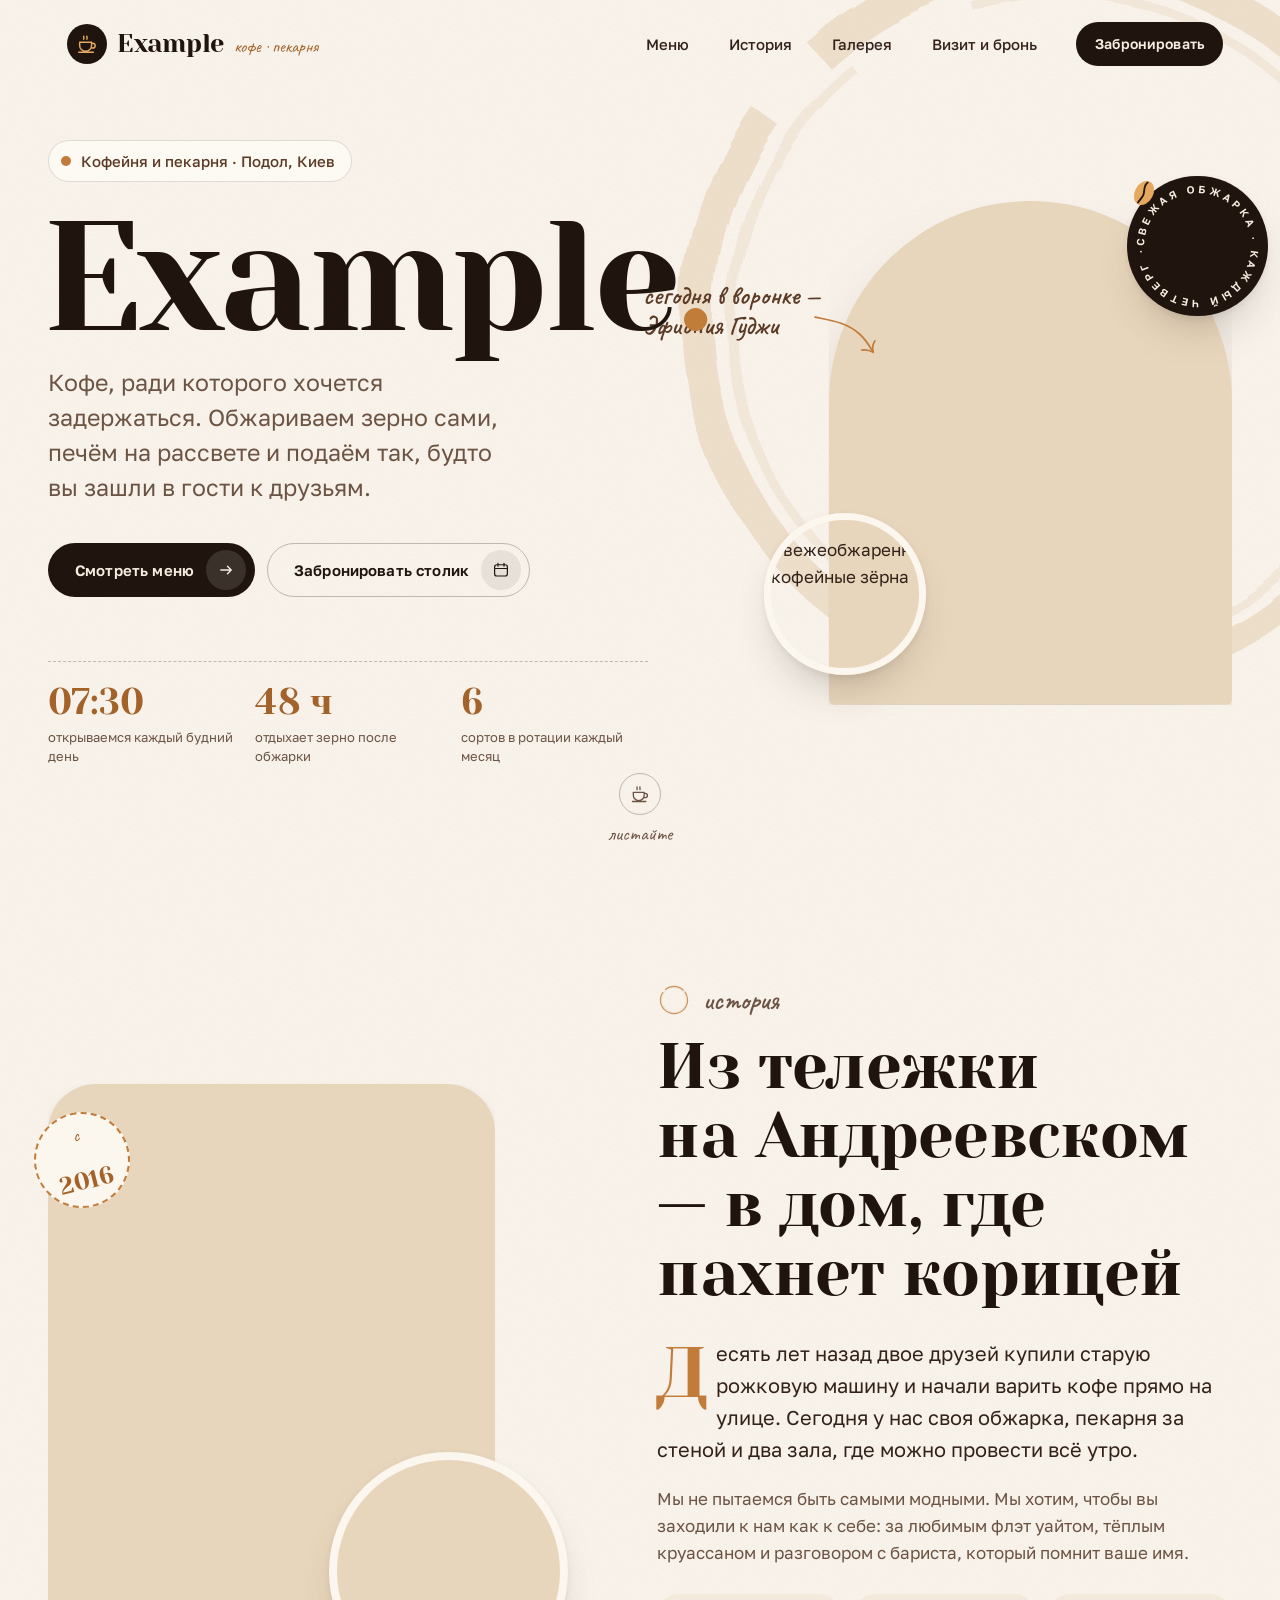
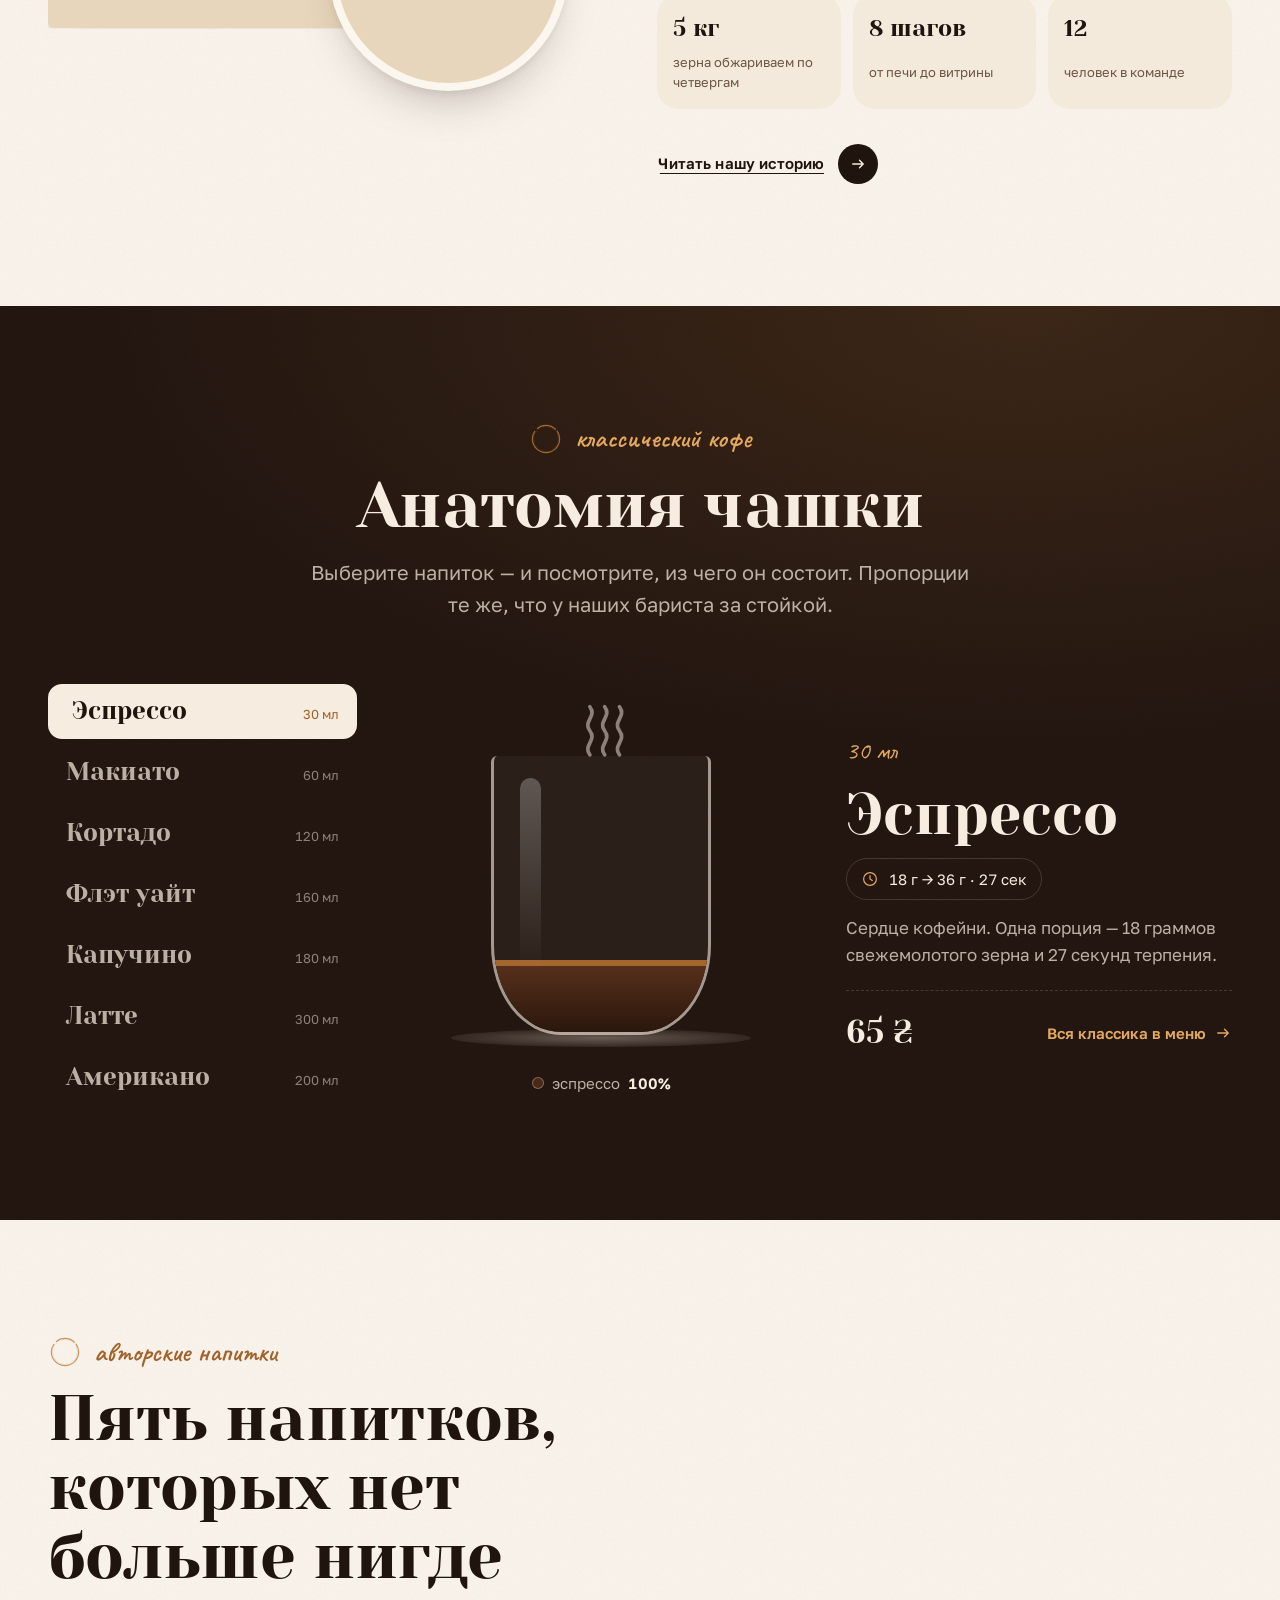
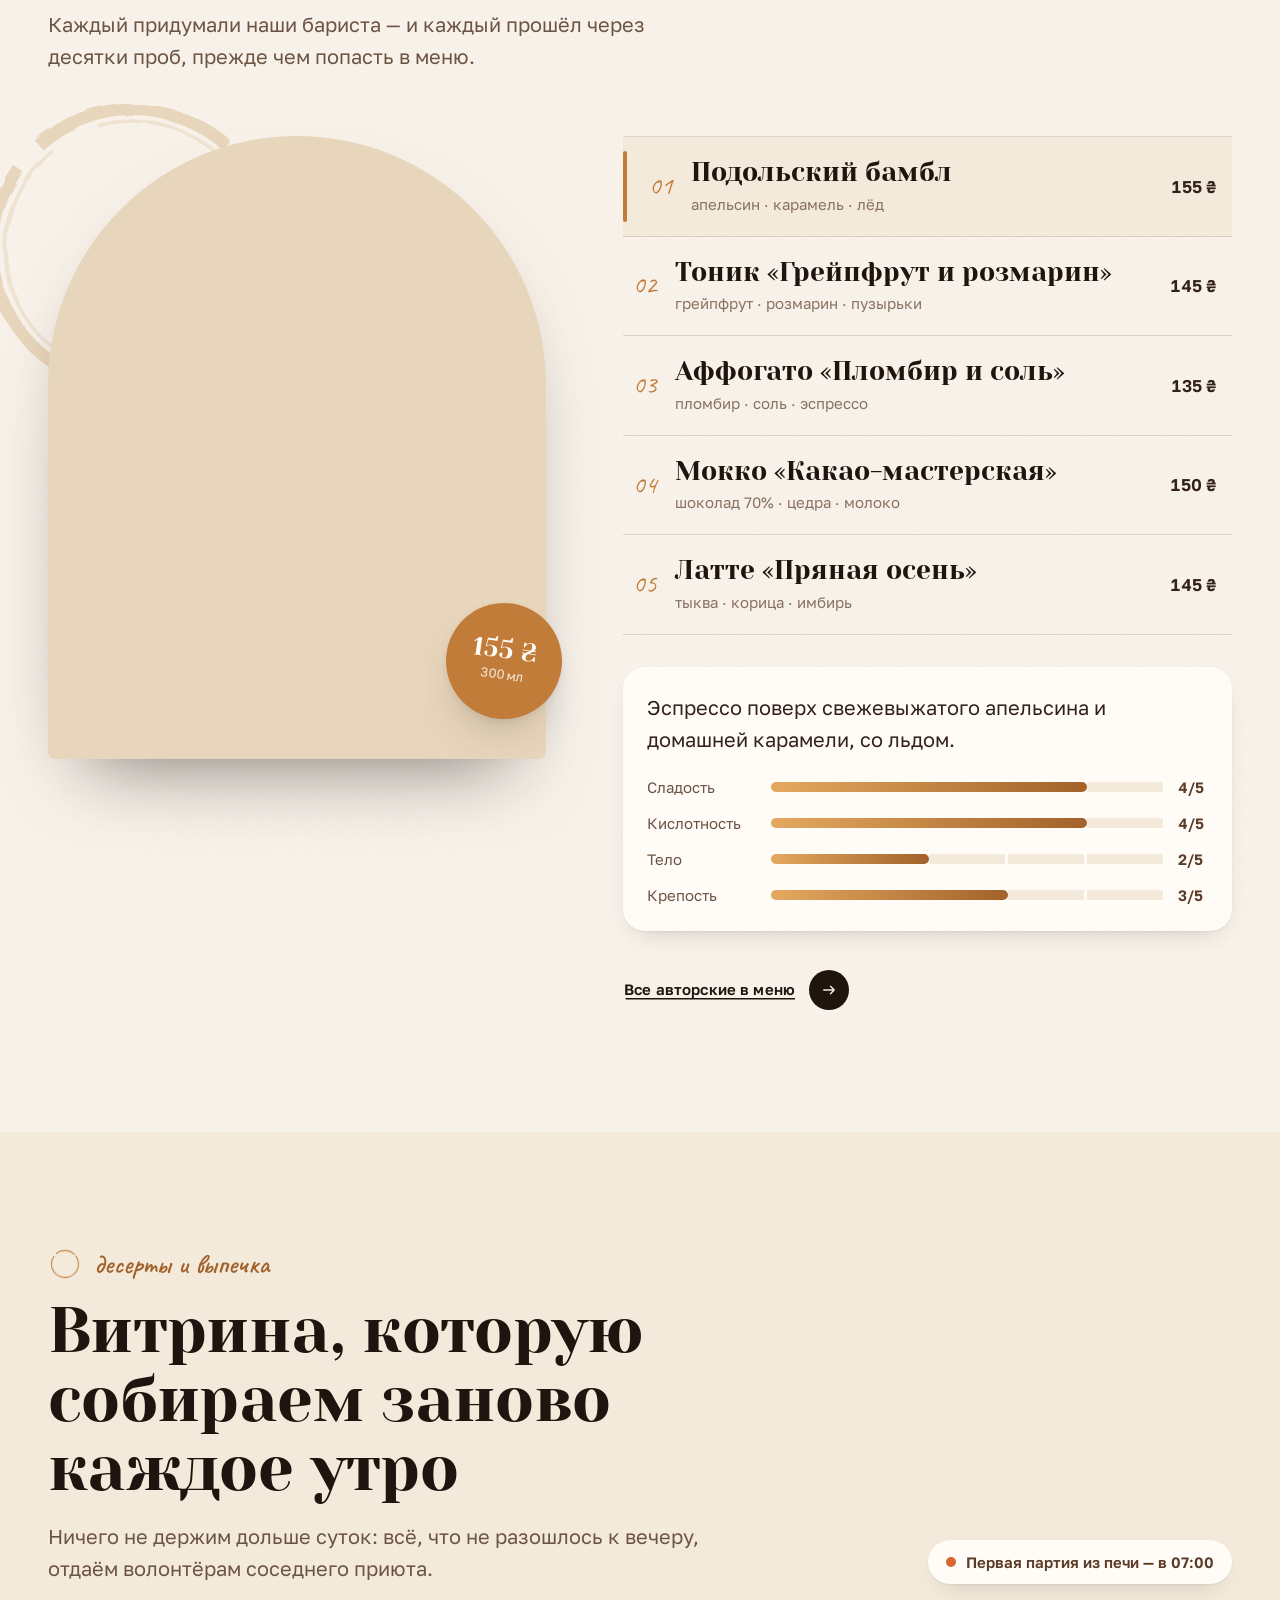
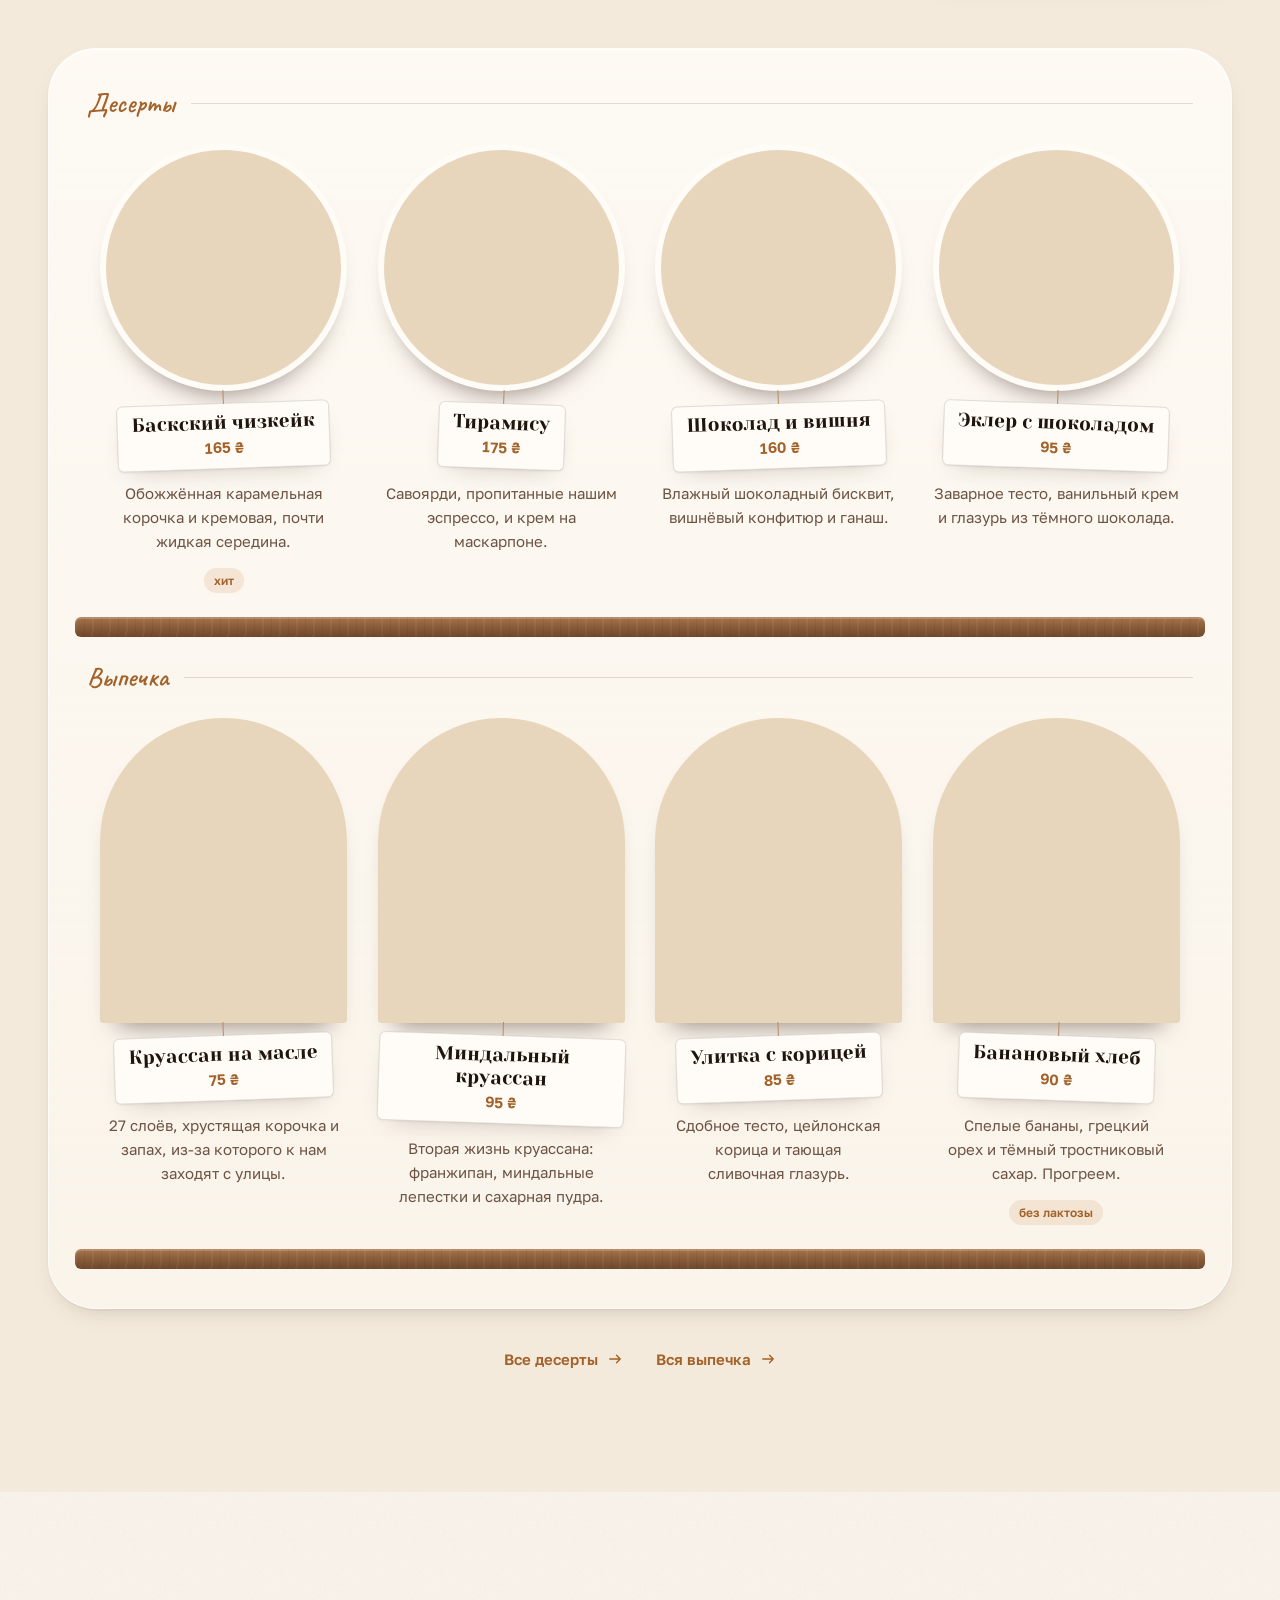
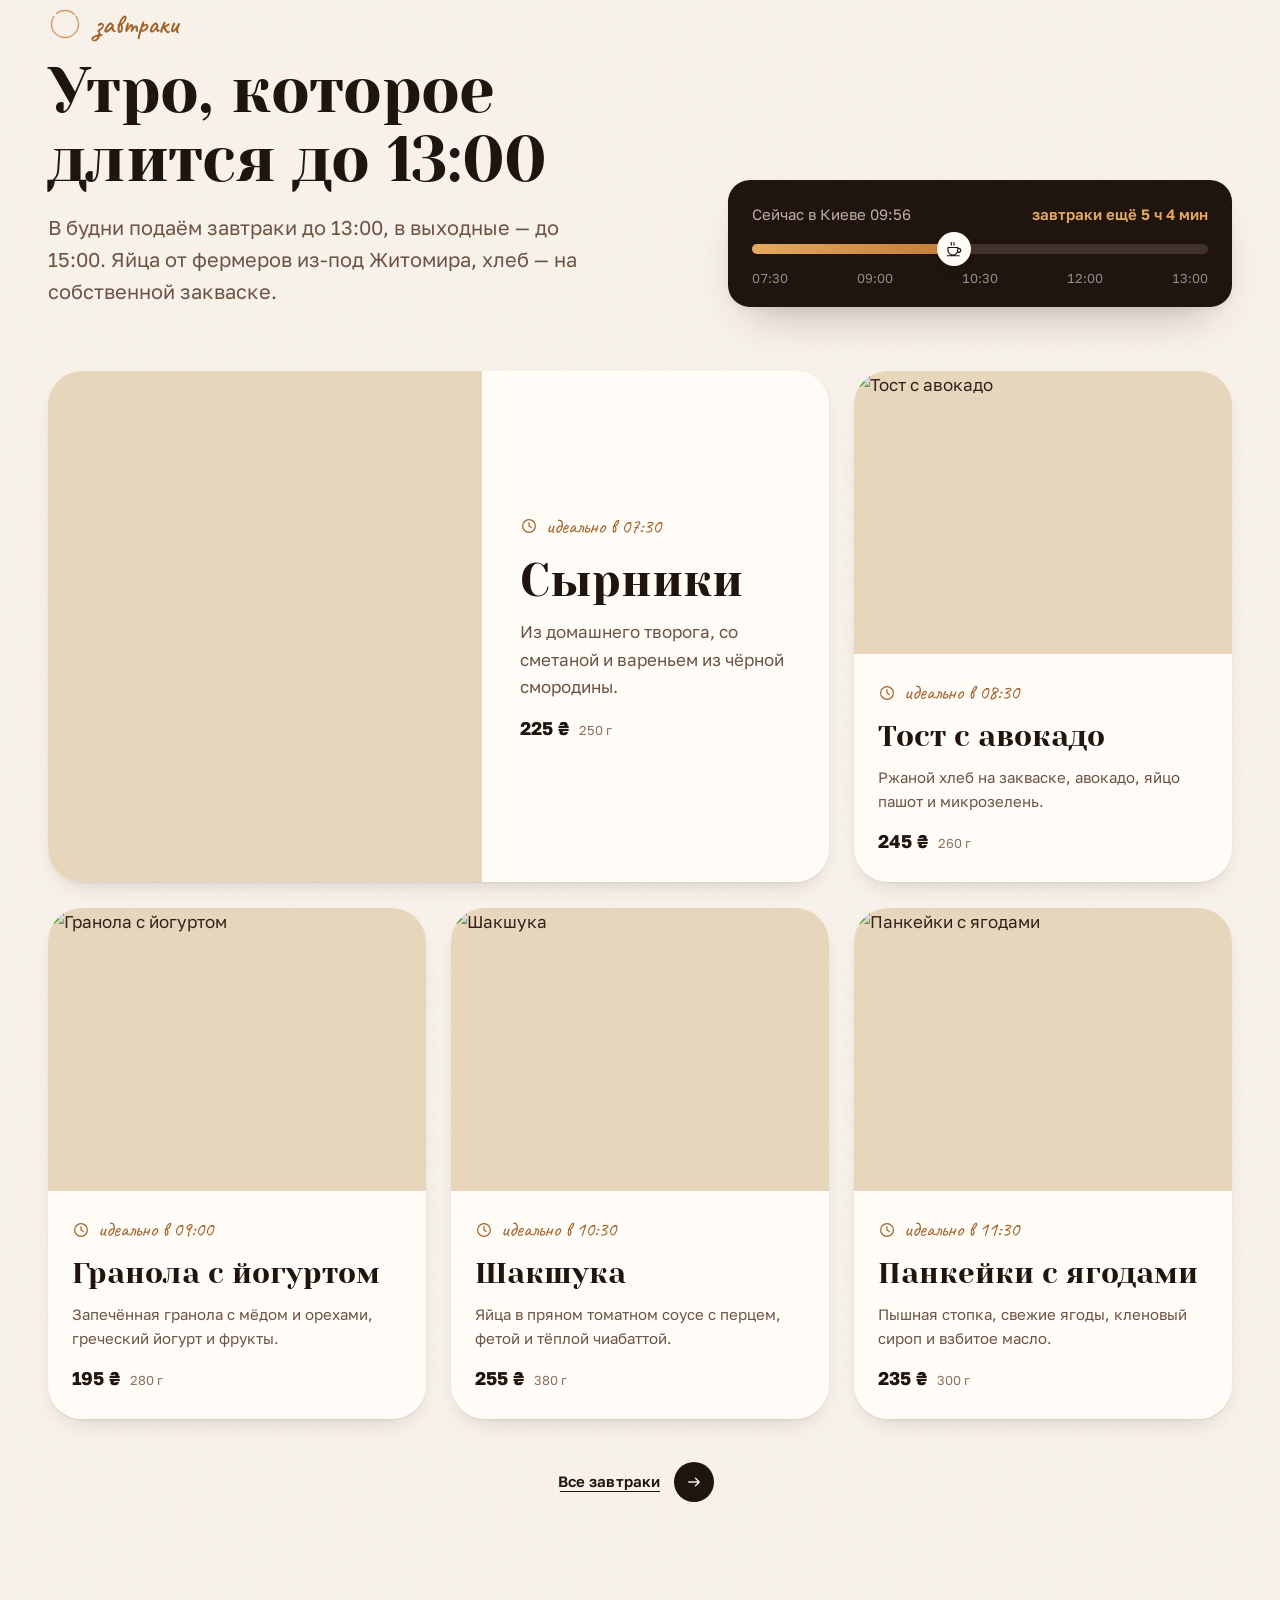
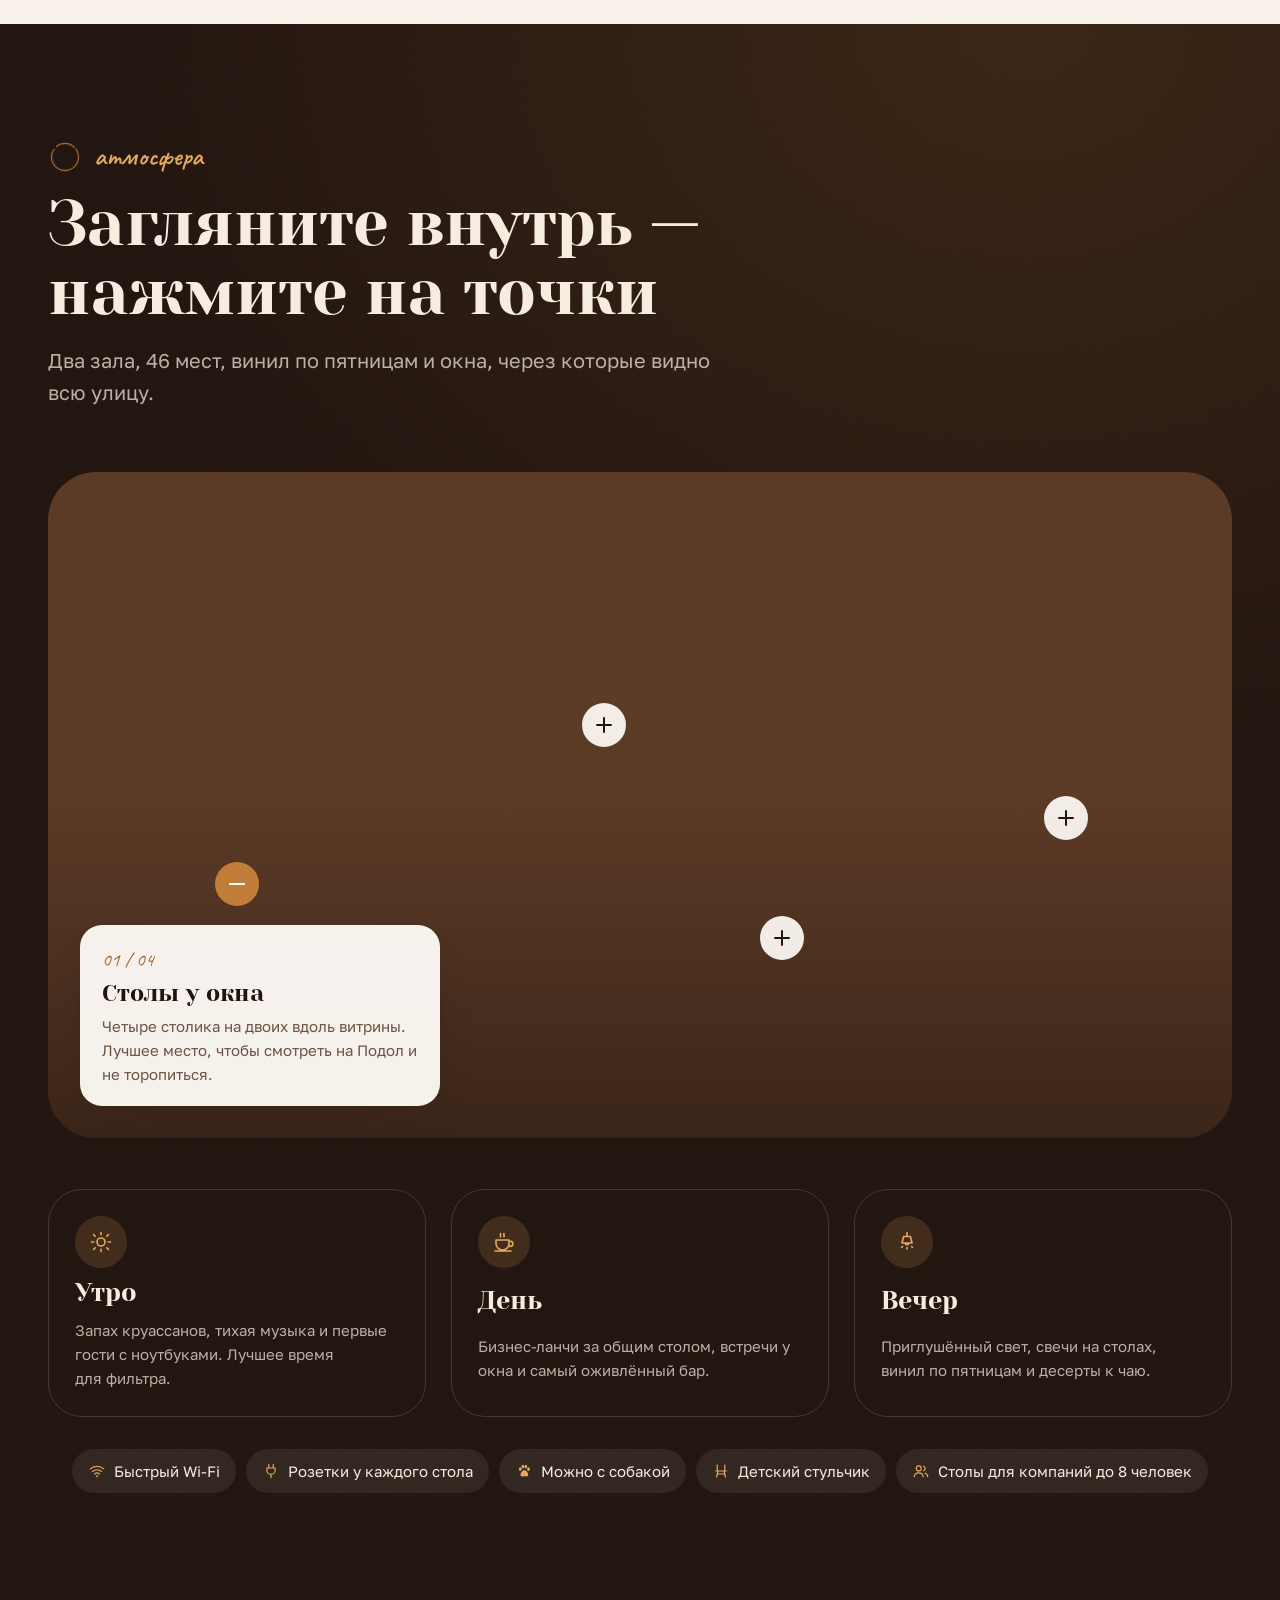
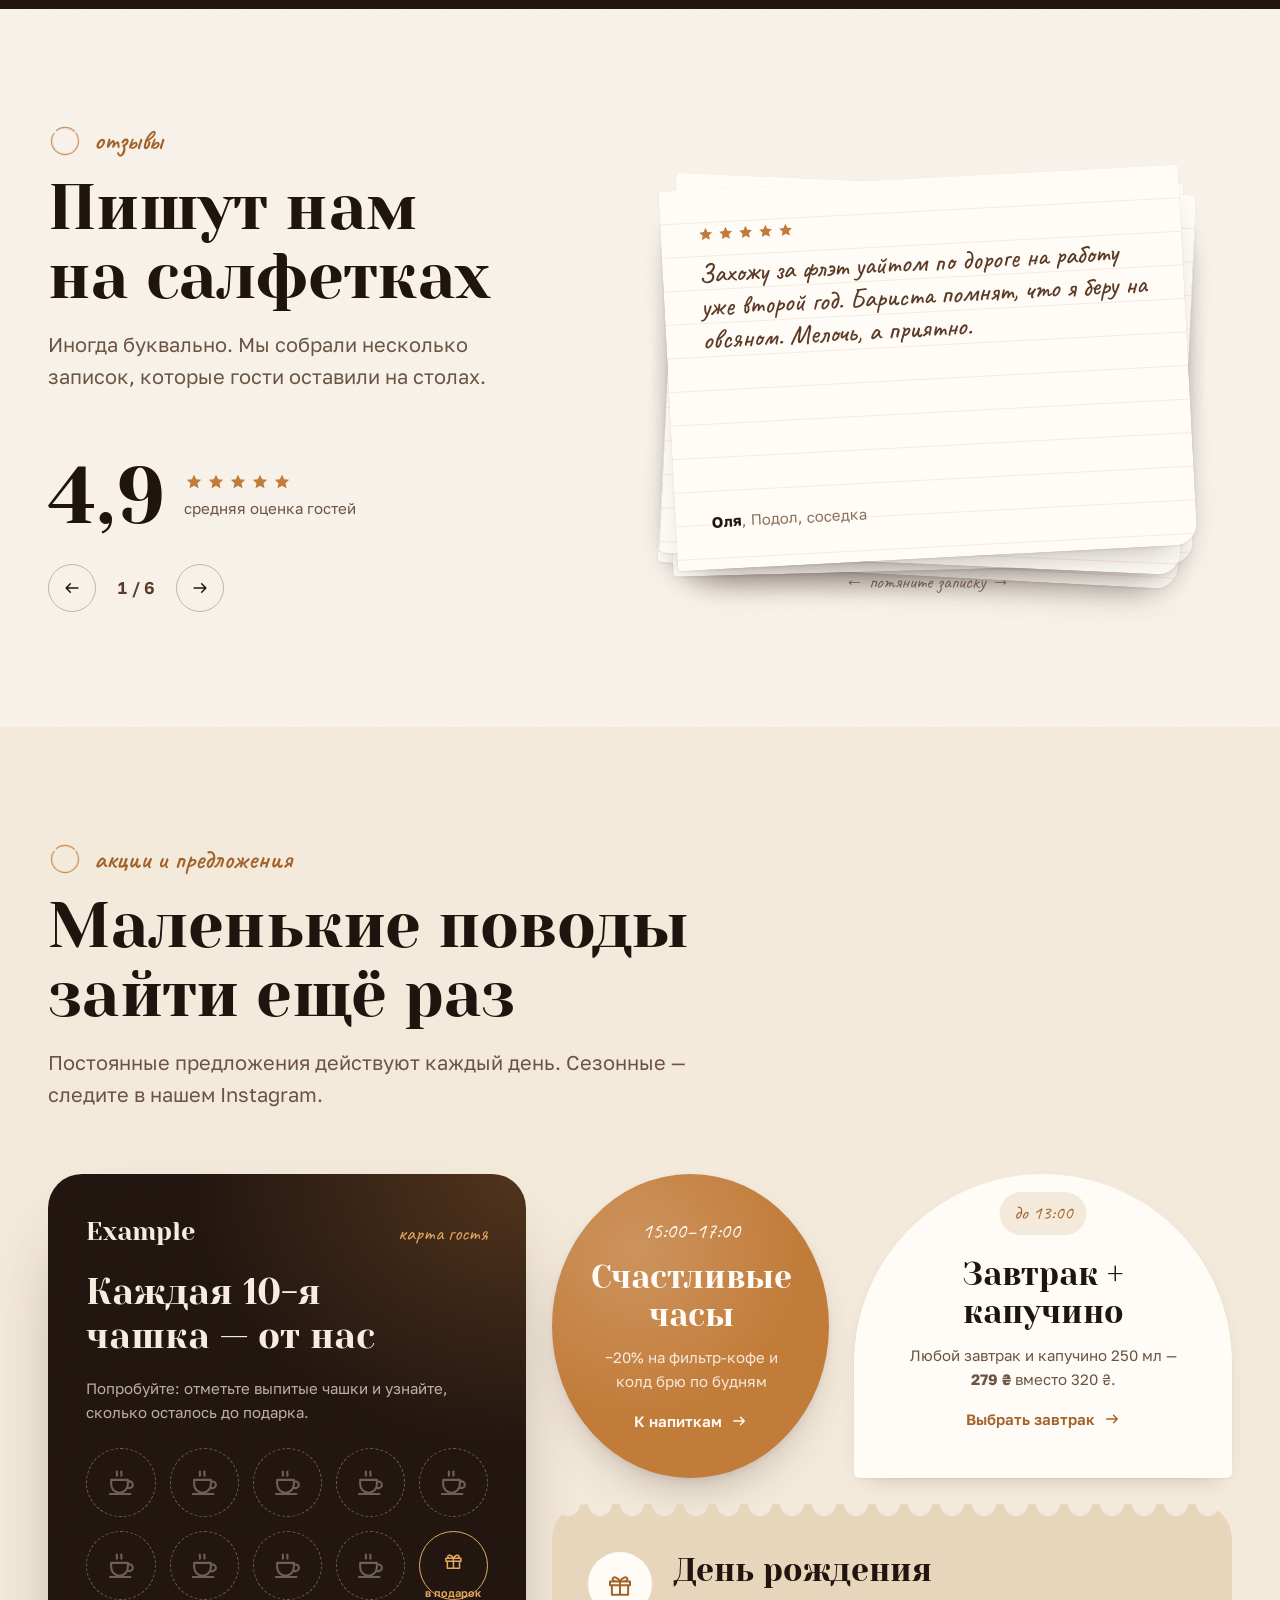
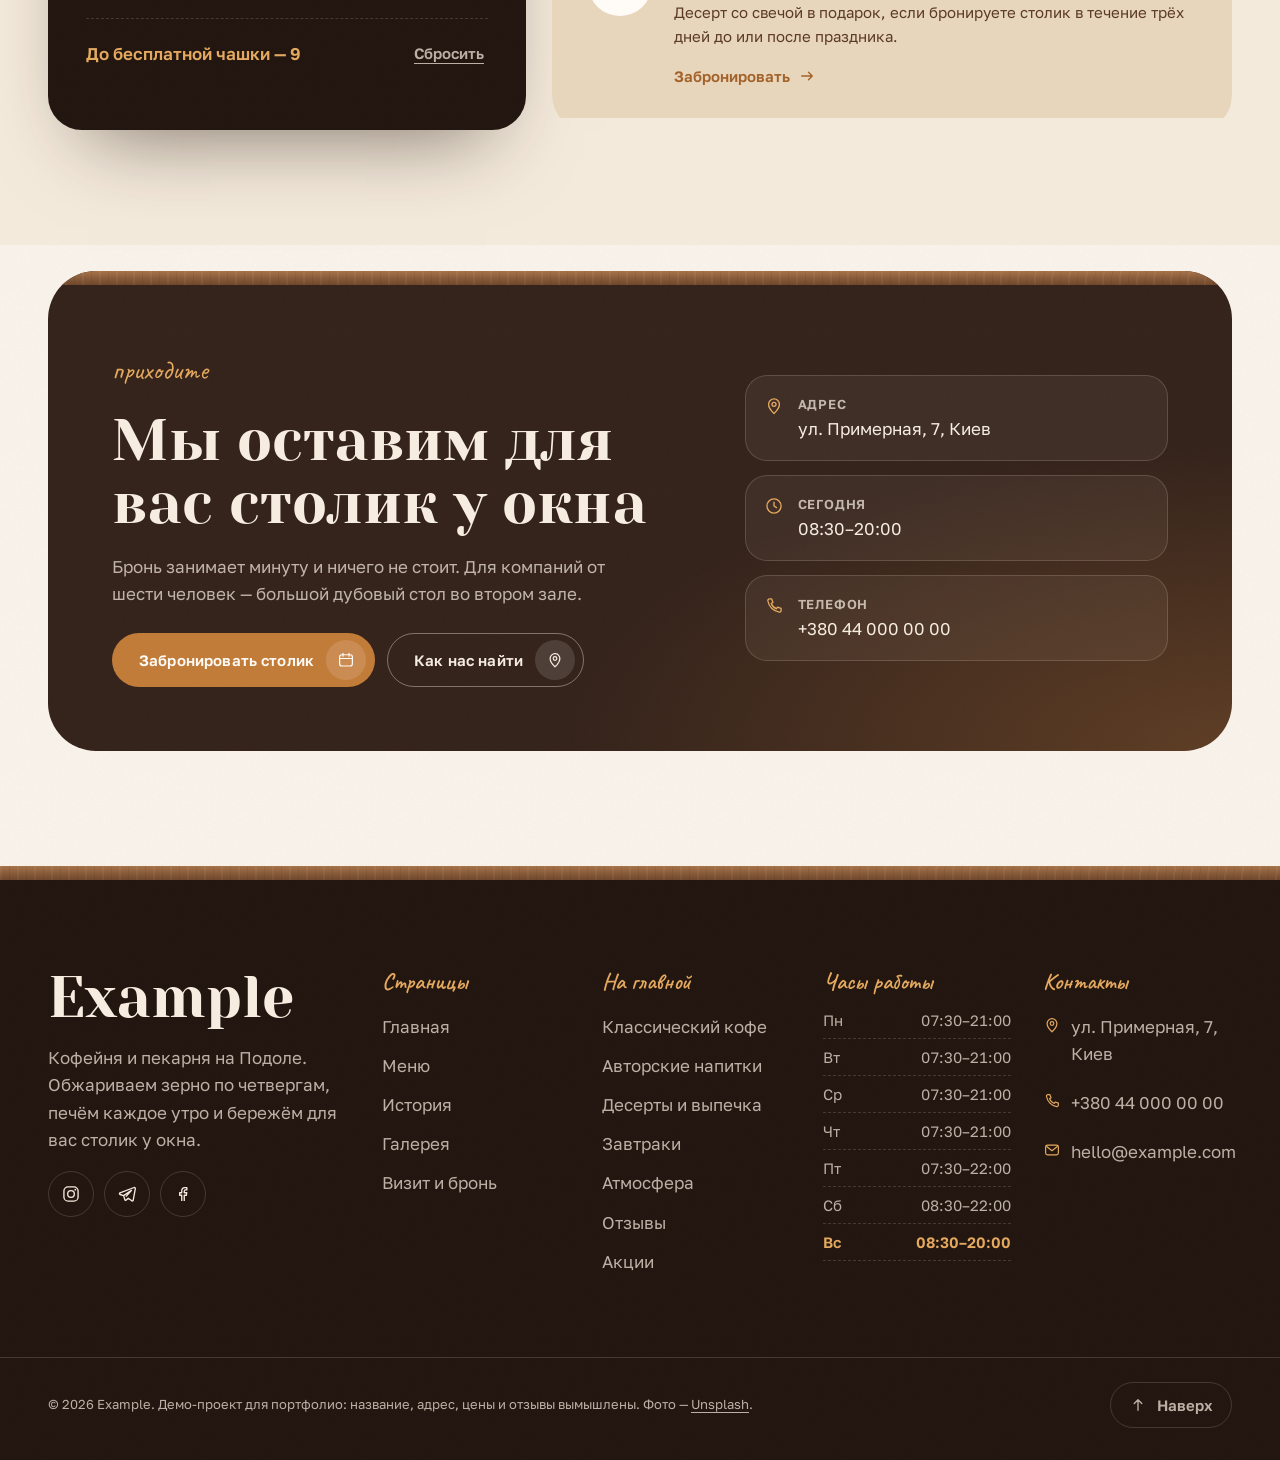
==== index.html @ 397871b4 "Example Coffee: новый сайт кофейни для портфолио Многостраничный сайт: главная, меню, история, галер" ====
<!doctype html>
<html lang="ru">
<head>
<meta charset="utf-8">
<meta name="viewport" content="width=device-width, initial-scale=1, viewport-fit=cover">
<title>Example — кофейня и пекарня на Подоле, Киев</title>
<meta name="description" content="Example — кофейня с собственной обжаркой и пекарней на Подоле. Авторские напитки, завтраки до 13:00, свежая выпечка и бронирование столиков онлайн.">
<link rel="canonical" href="https://timur-alt2008.github.io/ProCoffee-For-Example-For-my-Portfolio/">
<meta name="theme-color" content="#F7EFE3">
<meta property="og:type" content="website">
<meta property="og:locale" content="ru_UA">
<meta property="og:site_name" content="Example — кофейня и пекарня">
<meta property="og:title" content="Example — кофейня и пекарня на Подоле, Киев">
<meta property="og:description" content="Example — кофейня с собственной обжаркой и пекарней на Подоле. Авторские напитки, завтраки до 13:00, свежая выпечка и бронирование столиков онлайн.">
<meta property="og:url" content="https://timur-alt2008.github.io/ProCoffee-For-Example-For-my-Portfolio/">
<meta property="og:image" content="https://images.unsplash.com/photo-1532713107108-dfb5d8d2fc42?auto=format&amp;fit=crop&amp;w=1200&amp;h=630&amp;q=75">
<meta name="twitter:card" content="summary_large_image">
<link rel="icon" href="favicon.svg" type="image/svg+xml">
<link rel="manifest" href="site.webmanifest">
<link rel="preconnect" href="https://images.unsplash.com">
<link rel="preconnect" href="https://fonts.googleapis.com">
<link rel="preconnect" href="https://fonts.gstatic.com" crossorigin>
<link rel="stylesheet" href="https://fonts.googleapis.com/css2?family=Caveat:wght@500;600&amp;family=Golos+Text:wght@400;500;600;700&amp;family=Yeseva+One&amp;display=swap">
<link rel="stylesheet" href="assets/css/tokens.css?v=1.0.0">
<link rel="stylesheet" href="assets/css/base.css?v=1.0.0">
<link rel="stylesheet" href="assets/css/components.css?v=1.0.0">
<link rel="stylesheet" href="assets/css/sections.css?v=1.0.0">
<script type="application/ld+json">{"@context": "https://schema.org", "@type": "CafeOrCoffeeShop", "name": "Example", "description": "Кофейня и пекарня на Подоле: своя обжарка, авторские напитки, завтраки и свежая выпечка.", "url": "https://timur-alt2008.github.io/ProCoffee-For-Example-For-my-Portfolio/", "image": "https://images.unsplash.com/photo-1532713107108-dfb5d8d2fc42?auto=format&fit=crop&w=1200&h=630&q=75", "telephone": "+380 44 000 00 00", "email": "hello@example.com", "servesCuisine": ["Кофе", "Выпечка", "Завтраки"], "priceRange": "₴₴", "acceptsReservations": true, "hasMenu": "https://timur-alt2008.github.io/ProCoffee-For-Example-For-my-Portfolio/menu.html", "address": {"@type": "PostalAddress", "streetAddress": "ул. Примерная, 7", "addressLocality": "Киев", "addressCountry": "UA"}, "openingHoursSpecification": [{"@type": "OpeningHoursSpecification", "dayOfWeek": ["Monday", "Tuesday", "Wednesday", "Thursday"], "opens": "07:30", "closes": "21:00"}, {"@type": "OpeningHoursSpecification", "dayOfWeek": "Friday", "opens": "07:30", "closes": "22:00"}, {"@type": "OpeningHoursSpecification", "dayOfWeek": "Saturday", "opens": "08:30", "closes": "22:00"}, {"@type": "OpeningHoursSpecification", "dayOfWeek": "Sunday", "opens": "08:30", "closes": "20:00"}]}</script>
</head>
<body class="page-home">
<a class="skip-link" href="#main">Перейти к содержанию</a>
<svg width="0" height="0" style="position:absolute" aria-hidden="true" focusable="false">
<defs>
<filter id="rough" x="-10%" y="-10%" width="120%" height="120%"><feTurbulence type="fractalNoise" baseFrequency="0.035" numOctaves="2" seed="7"/><feDisplacementMap in="SourceGraphic" scale="6"/></filter>
<symbol id="i-cup" viewBox="0 0 24 24"><path fill="none" stroke="currentColor" stroke-width="1.6" stroke-linecap="round" stroke-linejoin="round" d="M4 10h13v3.5a6.5 6.5 0 0 1-13 0V10Zm13 1.2h1.3a2.6 2.6 0 0 1 0 5.2H16.4M3 21h16M8.5 3.5c-.8 1 .8 2-.1 3.2M12 3.5c-.8 1 .8 2-.1 3.2"/></symbol>
<symbol id="i-arrow" viewBox="0 0 24 24"><path fill="none" stroke="currentColor" stroke-width="1.8" stroke-linecap="round" stroke-linejoin="round" d="M5 12h14m-5-5 5 5-5 5"/></symbol>
<symbol id="i-arrow-left" viewBox="0 0 24 24"><path fill="none" stroke="currentColor" stroke-width="1.8" stroke-linecap="round" stroke-linejoin="round" d="M19 12H5m5-5-5 5 5 5"/></symbol>
<symbol id="i-up" viewBox="0 0 24 24"><path fill="none" stroke="currentColor" stroke-width="1.8" stroke-linecap="round" stroke-linejoin="round" d="M12 19V5m-5 5 5-5 5 5"/></symbol>
<symbol id="i-bean" viewBox="0 0 24 24"><ellipse cx="12" cy="12" rx="6.5" ry="9" transform="rotate(28 12 12)" fill="currentColor"/><path d="M14.6 4.6c-3.4 2.4-1.8 6.3-3.2 9.1-.9 1.8-2.4 3-3.6 5" fill="none" stroke="var(--bean-line,#F4EADB)" stroke-width="1.3" stroke-linecap="round"/></symbol>
<symbol id="i-close" viewBox="0 0 24 24"><path fill="none" stroke="currentColor" stroke-width="1.8" stroke-linecap="round" d="M6 6l12 12M18 6 6 18"/></symbol>
<symbol id="i-plus" viewBox="0 0 24 24"><path fill="none" stroke="currentColor" stroke-width="1.8" stroke-linecap="round" d="M12 5v14M5 12h14"/></symbol>
<symbol id="i-minus" viewBox="0 0 24 24"><path fill="none" stroke="currentColor" stroke-width="1.8" stroke-linecap="round" d="M5 12h14"/></symbol>
<symbol id="i-check" viewBox="0 0 24 24"><path fill="none" stroke="currentColor" stroke-width="2" stroke-linecap="round" stroke-linejoin="round" d="m5 12.5 4.5 4.5L19 7.5"/></symbol>
<symbol id="i-pin" viewBox="0 0 24 24"><path fill="none" stroke="currentColor" stroke-width="1.6" stroke-linejoin="round" d="M12 21s-6.5-5.8-6.5-11A6.5 6.5 0 0 1 18.5 10c0 5.2-6.5 11-6.5 11Z"/><circle cx="12" cy="10" r="2.4" fill="none" stroke="currentColor" stroke-width="1.6"/></symbol>
<symbol id="i-phone" viewBox="0 0 24 24"><path fill="none" stroke="currentColor" stroke-width="1.6" stroke-linejoin="round" d="M6.6 3.5h2.6l1.5 4.2-2 1.3a10.6 10.6 0 0 0 6.3 6.3l1.3-2 4.2 1.5v2.6a2 2 0 0 1-2.2 2A16.5 16.5 0 0 1 4.6 5.7a2 2 0 0 1 2-2.2Z"/></symbol>
<symbol id="i-mail" viewBox="0 0 24 24"><rect x="3.5" y="5.5" width="17" height="13" rx="2.5" fill="none" stroke="currentColor" stroke-width="1.6"/><path d="m4.5 7 7.5 6 7.5-6" fill="none" stroke="currentColor" stroke-width="1.6" stroke-linejoin="round"/></symbol>
<symbol id="i-clock" viewBox="0 0 24 24"><circle cx="12" cy="12" r="8.5" fill="none" stroke="currentColor" stroke-width="1.6"/><path d="M12 7.5V12l3 2" fill="none" stroke="currentColor" stroke-width="1.6" stroke-linecap="round"/></symbol>
<symbol id="i-star" viewBox="0 0 24 24"><path fill="currentColor" d="m12 3.2 2.6 5.5 6 .7-4.4 4.1 1.2 5.9L12 16.5l-5.4 2.9 1.2-5.9-4.4-4.1 6-.7Z"/></symbol>
<symbol id="i-insta" viewBox="0 0 24 24"><rect x="3.5" y="3.5" width="17" height="17" rx="5" fill="none" stroke="currentColor" stroke-width="1.6"/><circle cx="12" cy="12" r="4" fill="none" stroke="currentColor" stroke-width="1.6"/><circle cx="17.2" cy="6.8" r="1.1" fill="currentColor"/></symbol>
<symbol id="i-tg" viewBox="0 0 24 24"><path fill="none" stroke="currentColor" stroke-width="1.6" stroke-linejoin="round" d="M20.5 4.2 3.6 10.7c-.9.4-.9 1.6.1 1.9l4.2 1.3 1.6 5c.2.7 1.1.9 1.6.4l2.4-2.3 4.3 3.2c.6.4 1.4.1 1.6-.6l2.6-14c.2-.9-.7-1.6-1.5-1.4ZM8 13.9l9.4-6.3-6.7 7.6"/></symbol>
<symbol id="i-fb" viewBox="0 0 24 24"><path fill="none" stroke="currentColor" stroke-width="1.6" stroke-linejoin="round" d="M13.5 20.5v-7h2.6l.4-3h-3V8.6c0-.9.3-1.5 1.6-1.5h1.5V4.4a19 19 0 0 0-2.3-.1c-2.3 0-3.8 1.4-3.8 3.9v2.3H8v3h2.5v7"/></symbol>
<symbol id="i-search" viewBox="0 0 24 24"><circle cx="11" cy="11" r="6.5" fill="none" stroke="currentColor" stroke-width="1.8"/><path d="m16 16 4 4" fill="none" stroke="currentColor" stroke-width="1.8" stroke-linecap="round"/></symbol>
<symbol id="i-calendar" viewBox="0 0 24 24"><rect x="3.5" y="5" width="17" height="15" rx="3" fill="none" stroke="currentColor" stroke-width="1.6"/><path d="M3.5 10h17M8 3v4m8-4v4" fill="none" stroke="currentColor" stroke-width="1.6" stroke-linecap="round"/></symbol>
<symbol id="i-users" viewBox="0 0 24 24"><circle cx="9" cy="8.5" r="3.3" fill="none" stroke="currentColor" stroke-width="1.6"/><path d="M3 19.5c.6-3.3 3-5 6-5s5.4 1.7 6 5M15.5 5.6a3.2 3.2 0 0 1 0 6M17.5 14.8c2 .6 3.2 2.2 3.5 4.7" fill="none" stroke="currentColor" stroke-width="1.6" stroke-linecap="round"/></symbol>
<symbol id="i-sun" viewBox="0 0 24 24"><circle cx="12" cy="12" r="4" fill="none" stroke="currentColor" stroke-width="1.6"/><path d="M12 2.5v2.2M12 19.3v2.2M4.6 4.6l1.6 1.6M17.8 17.8l1.6 1.6M2.5 12h2.2M19.3 12h2.2M4.6 19.4l1.6-1.6M17.8 6.2l1.6-1.6" stroke="currentColor" stroke-width="1.6" stroke-linecap="round"/></symbol>
<symbol id="i-lamp" viewBox="0 0 24 24"><path fill="none" stroke="currentColor" stroke-width="1.6" stroke-linecap="round" stroke-linejoin="round" d="M12 2.5v4M7 13l1.6-6.5h6.8L17 13H7Zm3.3 0a1.7 1.7 0 0 0 3.4 0M12 17.5v1.5M7.5 16.5l-1 1M16.5 16.5l1 1"/></symbol>
<symbol id="i-moon" viewBox="0 0 24 24"><path fill="none" stroke="currentColor" stroke-width="1.6" stroke-linejoin="round" d="M19.5 14.5A7.8 7.8 0 0 1 9.5 4.5a7.8 7.8 0 1 0 10 10Z"/></symbol>
<symbol id="i-wifi" viewBox="0 0 24 24"><path fill="none" stroke="currentColor" stroke-width="1.6" stroke-linecap="round" d="M3 9.2a13.5 13.5 0 0 1 18 0M6 12.6a9 9 0 0 1 12 0M9 16a4.5 4.5 0 0 1 6 0"/><circle cx="12" cy="19" r="1.2" fill="currentColor"/></symbol>
<symbol id="i-plug" viewBox="0 0 24 24"><path fill="none" stroke="currentColor" stroke-width="1.6" stroke-linecap="round" stroke-linejoin="round" d="M9 3v5m6-5v5M6.5 8h11v3a5.5 5.5 0 0 1-11 0V8Zm5.5 8.5V21"/></symbol>
<symbol id="i-paw" viewBox="0 0 24 24"><g fill="currentColor"><ellipse cx="7" cy="9.5" rx="1.8" ry="2.4"/><ellipse cx="10.5" cy="6.2" rx="1.8" ry="2.4"/><ellipse cx="14.5" cy="6.2" rx="1.8" ry="2.4"/><ellipse cx="18" cy="9.5" rx="1.8" ry="2.4"/><path d="M12.5 11c2.6 0 5.2 3.7 5.2 6 0 1.8-1.5 2.6-3 2.2-1-.3-1.5-.6-2.2-.6s-1.2.3-2.2.6c-1.5.4-3-.4-3-2.2 0-2.3 2.6-6 5.2-6Z"/></g></symbol>
<symbol id="i-baby" viewBox="0 0 24 24"><path fill="none" stroke="currentColor" stroke-width="1.6" stroke-linecap="round" stroke-linejoin="round" d="M7 4v8h10V4M5 12h14M8 12l-2 8m10-8 2 8M7 16h10"/></symbol>
<symbol id="i-gift" viewBox="0 0 24 24"><path fill="none" stroke="currentColor" stroke-width="1.6" stroke-linejoin="round" d="M4 10h16v3H4zM5.5 13h13v7.5h-13zM12 10v10.5M12 10c-1.5-3.5-6-4.6-6-1.8 0 1.4 1.8 1.8 6 1.8Zm0 0c1.5-3.5 6-4.6 6-1.8 0 1.4-1.8 1.8-6 1.8Z"/></symbol>
<symbol id="i-map" viewBox="0 0 24 24"><path fill="none" stroke="currentColor" stroke-width="1.6" stroke-linejoin="round" d="m3.5 6.5 5.5-2 6 2 5.5-2v13l-5.5 2-6-2-5.5 2v-13ZM9 4.5v13m6-11v13"/></symbol>
<symbol id="i-steam" viewBox="0 0 40 40"><path fill="none" stroke="currentColor" stroke-width="2" stroke-linecap="round" d="M14 34c-4-5 4-8 0-13s4-8 0-13M22 34c-4-5 4-8 0-13s4-8 0-13M30 34c-4-5 4-8 0-13s4-8 0-13"/></symbol>
<symbol id="i-scribble" viewBox="0 0 120 60"><path fill="none" stroke="currentColor" stroke-width="2.2" stroke-linecap="round" stroke-linejoin="round" d="M4 8c18 4 40 6 58 22 10 9 14 18 18 24m0 0c-2-6-1-10 2-15m-2 15c-5-3-10-4-15-3"/></symbol>
<symbol id="i-ring" viewBox="0 0 200 200"><g fill="none" stroke="currentColor" filter="url(#rough)"><circle cx="100" cy="100" r="80" stroke-width="7" stroke-dasharray="300 18 120 9 60 30"/><circle cx="100" cy="100" r="73" stroke-width="2" opacity=".55" stroke-dasharray="80 14 200 30"/></g></symbol>
</defs>
</svg>
<header class="site-header" data-header>
  <div class="site-header__bar">
    <a class="brand" href="index.html" aria-label="Example — на главную">
      <span class="brand__mark"><svg class="icon" aria-hidden="true" focusable="false"><use href="#i-cup"></use></svg></span>
      <span class="brand__word">Example</span>
      <span class="brand__sub">кофе · пекарня</span>
    </a>
    <nav class="site-nav" aria-label="Основная навигация">
      <ul>
<li><a href="menu.html">Меню</a></li>
<li><a href="story.html">История</a></li>
<li><a href="gallery.html">Галерея</a></li>
<li><a href="visit.html">Визит и бронь</a></li>
      </ul>
    </nav>
    <div class="site-header__actions">
      <a class="site-header__phone" href="tel:+380440000000"><svg class="icon" aria-hidden="true" focusable="false"><use href="#i-phone"></use></svg><span>+380 44 000 00 00</span></a>
      <a class="btn btn--espresso btn--sm site-header__book" href="visit.html#booking"><span class="btn__label">Забронировать</span></a>
      <button class="nav-toggle" type="button" aria-expanded="false" aria-controls="site-menu" data-nav-toggle>
        <span class="visually-hidden" data-nav-label>Открыть меню</span>
        <span class="nav-toggle__icon" aria-hidden="true"><i></i><i></i><i></i></span>
      </button>
    </div>
  </div>
</header>
<div class="overlay-menu" id="site-menu" data-overlay inert>
  <div class="overlay-menu__inner">
    <nav aria-label="Мобильная навигация">
      <ul class="overlay-nav">
<li style="--i:0"><a href="index.html" aria-current="page"><span class="overlay-nav__num">01</span>Главная</a></li>
<li style="--i:1"><a href="menu.html"><span class="overlay-nav__num">02</span>Меню</a></li>
<li style="--i:2"><a href="story.html"><span class="overlay-nav__num">03</span>История</a></li>
<li style="--i:3"><a href="gallery.html"><span class="overlay-nav__num">04</span>Галерея</a></li>
<li style="--i:4"><a href="visit.html"><span class="overlay-nav__num">05</span>Визит и бронь</a></li>
      </ul>
    </nav>
    <div class="overlay-menu__aside">
      <p class="overlay-menu__hand">на главной</p>
      <ul class="overlay-sub">
<li><a href="index.html#classic">Классический кофе</a></li>
<li><a href="index.html#signature">Авторские напитки</a></li>
<li><a href="index.html#bakery">Десерты и выпечка</a></li>
<li><a href="index.html#breakfast">Завтраки</a></li>
<li><a href="index.html#atmosphere">Атмосфера</a></li>
<li><a href="index.html#reviews">Отзывы</a></li>
<li><a href="index.html#offers">Акции</a></li>
      </ul>
      <a class="btn btn--caramel" href="visit.html#booking"><span class="btn__label">Забронировать столик</span><span class="btn__icon"><svg class="icon" aria-hidden="true" focusable="false"><use href="#i-arrow"></use></svg></span></a>
      <p class="overlay-menu__meta"><svg class="icon" aria-hidden="true" focusable="false"><use href="#i-clock"></use></svg> Ежедневно с 07:30<br><svg class="icon" aria-hidden="true" focusable="false"><use href="#i-pin"></use></svg> ул. Примерная, 7, Киев</p>
    </div>
  </div>
</div>
<main id="main">
<section class="hero" aria-labelledby="hero-title">
  <svg class="hero__ring" aria-hidden="true"><use href="#i-ring"></use></svg>
  <div class="container hero__grid">
    <div class="hero__copy">
      <p class="hero__kicker" data-reveal><span class="hero__kicker-dot" aria-hidden="true"></span>Кофейня и пекарня · Подол, Киев</p>
      <h1 class="hero__title" id="hero-title" data-reveal style="--d:1">Example<span class="hero__dot" aria-hidden="true">.</span></h1>
      <p class="hero__lead" data-reveal style="--d:2">Кофе, ради которого хочется задержаться. Обжариваем зерно сами, печём на рассвете и подаём так, будто вы зашли в гости к друзьям.</p>
      <div class="hero__actions" data-reveal style="--d:3">
        <a class="btn btn--espresso" href="menu.html"><span class="btn__label">Смотреть меню</span><span class="btn__icon"><svg class="icon" aria-hidden="true" focusable="false"><use href="#i-arrow"></use></svg></span></a>
        <a class="btn btn--cream" href="visit.html#booking"><span class="btn__label">Забронировать столик</span><span class="btn__icon"><svg class="icon" aria-hidden="true" focusable="false"><use href="#i-calendar"></use></svg></span></a>
      </div>
      <dl class="hero__facts" data-reveal style="--d:4">
        <div><dt>07:30</dt><dd>открываемся каждый будний день</dd></div>
        <div><dt>48&nbsp;ч</dt><dd>отдыхает зерно после обжарки</dd></div>
        <div><dt>6</dt><dd>сортов в&nbsp;ротации каждый месяц</dd></div>
      </dl>
    </div>
    <div class="hero__media">
      <figure class="hero__arch img-reveal" data-reveal>
        <img src="https://images.unsplash.com/photo-1532713107108-dfb5d8d2fc42?auto=format&amp;fit=crop&amp;w=720&amp;h=900&amp;q=72" srcset="https://images.unsplash.com/photo-1532713107108-dfb5d8d2fc42?auto=format&amp;fit=crop&amp;w=420&amp;h=525&amp;q=72 420w, https://images.unsplash.com/photo-1532713107108-dfb5d8d2fc42?auto=format&amp;fit=crop&amp;w=720&amp;h=900&amp;q=72 720w, https://images.unsplash.com/photo-1532713107108-dfb5d8d2fc42?auto=format&amp;fit=crop&amp;w=1000&amp;h=1250&amp;q=72 1000w" sizes="(max-width: 900px) 86vw, 520px" width="720" height="900" alt="Бариста наливает молоко в капучино и рисует латте-арт" fetchpriority="high" decoding="async">
      </figure>
      <div class="hero__coin" data-reveal style="--d:3">
        <img src="https://images.unsplash.com/photo-1447933601403-0c6688de566e?auto=format&amp;fit=crop&amp;w=320&amp;h=320&amp;q=72" srcset="https://images.unsplash.com/photo-1447933601403-0c6688de566e?auto=format&amp;fit=crop&amp;w=240&amp;h=240&amp;q=72 240w, https://images.unsplash.com/photo-1447933601403-0c6688de566e?auto=format&amp;fit=crop&amp;w=320&amp;h=320&amp;q=72 320w, https://images.unsplash.com/photo-1447933601403-0c6688de566e?auto=format&amp;fit=crop&amp;w=480&amp;h=480&amp;q=72 480w" sizes="(max-width: 900px) 34vw, 200px" width="320" height="320" alt="Свежеобжаренные кофейные зёрна" loading="lazy" decoding="async">
      </div>
      <div class="hero__badge" aria-hidden="true">
        <svg viewBox="0 0 200 200"><defs><path id="badge-path" d="M100,100 m-76,0 a76,76 0 1,1 152,0 a76,76 0 1,1 -152,0"/></defs><text><textPath href="#badge-path" textLength="472" lengthAdjust="spacing">свежая обжарка · каждый четверг · </textPath></text></svg>
        <span class="hero__badge-bean"><svg class="icon" aria-hidden="true" focusable="false"><use href="#i-bean"></use></svg></span>
      </div>
      <p class="hand-note hero__note" data-reveal style="--d:5">сегодня в воронке —<br>Эфиопия Гуджи<svg class="hand-note__arrow" aria-hidden="true"><use href="#i-scribble"></use></svg></p>
    </div>
  </div>
  <a class="hero__scroll" href="#story-teaser"><span class="hero__scroll-cup"><svg class="icon" aria-hidden="true" focusable="false"><use href="#i-cup"></use></svg></span><span>листайте</span></a>
</section>
<section class="teaser section" id="story-teaser" aria-labelledby="teaser-title">
  <div class="container teaser__grid">
    <div class="teaser__media">
      <figure class="teaser__photo teaser__photo--a img-reveal" data-reveal>
        <img src="https://images.unsplash.com/photo-1565650839149-2c48a094196c?auto=format&amp;fit=crop&amp;w=640&amp;h=780&amp;q=72" srcset="https://images.unsplash.com/photo-1565650839149-2c48a094196c?auto=format&amp;fit=crop&amp;w=400&amp;h=488&amp;q=72 400w, https://images.unsplash.com/photo-1565650839149-2c48a094196c?auto=format&amp;fit=crop&amp;w=640&amp;h=780&amp;q=72 640w, https://images.unsplash.com/photo-1565650839149-2c48a094196c?auto=format&amp;fit=crop&amp;w=900&amp;h=1097&amp;q=72 900w" sizes="(max-width: 900px) 78vw, 440px" width="640" height="780" alt="Зал кофейни: круглые деревянные столы и кожаный диван" loading="lazy" decoding="async">
      </figure>
      <figure class="teaser__photo teaser__photo--b" data-reveal style="--d:2">
        <img src="https://images.unsplash.com/photo-1507915135761-41a0a222c709?auto=format&amp;fit=crop&amp;w=420&amp;h=420&amp;q=72" srcset="https://images.unsplash.com/photo-1507915135761-41a0a222c709?auto=format&amp;fit=crop&amp;w=240&amp;h=240&amp;q=72 240w, https://images.unsplash.com/photo-1507915135761-41a0a222c709?auto=format&amp;fit=crop&amp;w=420&amp;h=420&amp;q=72 420w, https://images.unsplash.com/photo-1507915135761-41a0a222c709?auto=format&amp;fit=crop&amp;w=600&amp;h=600&amp;q=72 600w" sizes="(max-width: 900px) 44vw, 260px" width="420" height="420" alt="Бариста держит чашку капучино с латте-артом" loading="lazy" decoding="async">
      </figure>
      <p class="teaser__stamp" aria-hidden="true"><span>с</span>2016</p>
    </div>
    <div class="teaser__copy">
      <div class="section-head " data-reveal>
  <p class="section-head__kicker"><svg class="section-head__ring" aria-hidden="true"><use href="#i-ring"></use></svg>история</p>
  <h2 class="section-head__title" id="teaser-title">Из тележки на&nbsp;Андреевском — в&nbsp;дом, где пахнет корицей</h2>
  
</div>
      <p class="teaser__lead drop-cap" data-reveal>Десять лет назад двое друзей купили старую рожковую машину и начали варить кофе прямо на улице. Сегодня у нас своя обжарка, пекарня за стеной и два зала, где можно провести всё утро.</p>
      <p data-reveal style="--d:1">Мы не пытаемся быть самыми модными. Мы хотим, чтобы вы заходили к нам как к себе: за любимым флэт уайтом, тёплым круассаном и разговором с бариста, который помнит ваше имя.</p>
      <ul class="teaser__marks" data-reveal style="--d:2">
        <li><strong>5 кг</strong><span>зерна обжариваем по четвергам</span></li>
        <li><strong>8 шагов</strong><span>от печи до витрины</span></li>
        <li><strong>12</strong><span>человек в команде</span></li>
      </ul>
      <div data-reveal style="--d:3"><a class="btn btn--ghost" href="story.html"><span class="btn__label">Читать нашу историю</span><span class="btn__icon"><svg class="icon" aria-hidden="true" focusable="false"><use href="#i-arrow"></use></svg></span></a></div>
    </div>
  </div>
</section>
<section class="anatomy section section--dark" id="classic" aria-labelledby="classic-title">
  <div class="container">
    <div class="section-head section-head--light section-head--center" data-reveal>
  <p class="section-head__kicker"><svg class="section-head__ring" aria-hidden="true"><use href="#i-ring"></use></svg>классический кофе</p>
  <h2 class="section-head__title" id="classic-title">Анатомия чашки</h2>
  <p class="section-head__lead">Выберите напиток — и посмотрите, из чего он состоит. Пропорции те же, что у наших бариста за стойкой.</p>
</div>
    <div class="anatomy__grid" data-anatomy>
      <div class="anatomy__picker" role="group" aria-label="Выберите напиток">
<button type="button" class="anatomy__pick" aria-pressed="true" data-drink="espresso"><span>Эспрессо</span><small>30 мл</small></button>
<button type="button" class="anatomy__pick" aria-pressed="false" data-drink="macchiato"><span>Макиато</span><small>60 мл</small></button>
<button type="button" class="anatomy__pick" aria-pressed="false" data-drink="cortado"><span>Кортадо</span><small>120 мл</small></button>
<button type="button" class="anatomy__pick" aria-pressed="false" data-drink="flatwhite"><span>Флэт уайт</span><small>160 мл</small></button>
<button type="button" class="anatomy__pick" aria-pressed="false" data-drink="cappuccino"><span>Капучино</span><small>180 мл</small></button>
<button type="button" class="anatomy__pick" aria-pressed="false" data-drink="latte"><span>Латте</span><small>300 мл</small></button>
<button type="button" class="anatomy__pick" aria-pressed="false" data-drink="americano"><span>Американо</span><small>200 мл</small></button>
      </div>
      <div class="anatomy__stage">
        <span class="anatomy__steam" aria-hidden="true"><svg class="steam" aria-hidden="true" focusable="false"><use href="#i-steam"></use></svg></span>
        <div class="glass" aria-hidden="true">
          <div class="glass__fill" data-fill style="--fill:26">
<div class="glass__layer glass__layer--espresso" data-layer="espresso" style="--h:100"></div>
<div class="glass__layer glass__layer--water" data-layer="water" style="--h:0"></div>
<div class="glass__layer glass__layer--milk" data-layer="milk" style="--h:0"></div>
<div class="glass__layer glass__layer--foam" data-layer="foam" style="--h:0"></div>
          </div>
          <span class="glass__shine"></span>
        </div>
        <span class="glass__saucer" aria-hidden="true"></span>
        <ul class="anatomy__legend" data-legend><li><span class="legend-dot legend-dot--espresso"></span>эспрессо<b>100%</b></li></ul>
      </div>
      <div class="anatomy__info" aria-live="polite">
        <p class="anatomy__volume" data-a-volume>30 мл</p>
        <h3 class="anatomy__name" data-a-name>Эспрессо</h3>
        <p class="anatomy__ratio"><svg class="icon" aria-hidden="true" focusable="false"><use href="#i-clock"></use></svg><span data-a-ratio>18 г → 36 г · 27 сек</span></p>
        <p class="anatomy__text" data-a-text>Сердце кофейни. Одна порция — 18 граммов свежемолотого зерна и 27 секунд терпения.</p>
        <div class="anatomy__foot">
          <span class="anatomy__price" data-a-price>65&nbsp;₴</span>
          <a class="link-arrow link-arrow--light" href="menu.html#classic">Вся классика в меню <svg class="icon" aria-hidden="true" focusable="false"><use href="#i-arrow"></use></svg></a>
        </div>
      </div>
    </div>
    <script type="application/json" id="anatomy-data">[{"id": "espresso", "name": "Эспрессо", "volume": "30 мл", "fill": 26, "layers": [["espresso", 100]], "ratio": "18 г → 36 г · 27 сек", "text": "Сердце кофейни. Одна порция — 18 граммов свежемолотого зерна и 27 секунд терпения.", "price": 65}, {"id": "macchiato", "name": "Макиато", "volume": "60 мл", "fill": 38, "layers": [["espresso", 64], ["foam", 36]], "ratio": "1 шот + ложка пены", "text": "Итальянское «запятнанный»: эспрессо, отмеченный шапкой молочной пены.", "price": 80}, {"id": "cortado", "name": "Кортадо", "volume": "120 мл", "fill": 56, "layers": [["espresso", 46], ["milk", 46], ["foam", 8]], "ratio": "1 : 1", "text": "Испанский баланс: поровну эспрессо и тёплого молока почти без пены.", "price": 85}, {"id": "flatwhite", "name": "Флэт уайт", "volume": "160 мл", "fill": 68, "layers": [["espresso", 34], ["milk", 56], ["foam", 10]], "ratio": "2 ристретто + молоко", "text": "Австралийский любимец: больше кофе, тонкая бархатная пена.", "price": 105}, {"id": "cappuccino", "name": "Капучино", "volume": "180 мл", "fill": 80, "layers": [["espresso", 24], ["milk", 38], ["foam", 38]], "ratio": "1/3 · 1/3 · 1/3", "text": "Ровно треть эспрессо, треть молока и треть воздушной пены.", "price": 95}, {"id": "latte", "name": "Латте", "volume": "300 мл", "fill": 94, "layers": [["espresso", 15], ["milk", 70], ["foam", 15]], "ratio": "1 : 6", "text": "Много молока и мягкий кофейный характер — утренняя классика.", "price": 110}, {"id": "americano", "name": "Американо", "volume": "200 мл", "fill": 76, "layers": [["water", 66], ["espresso", 34]], "ratio": "2 шота + вода", "text": "Эспрессо, разбавленный горячей водой до крепости фильтра.", "price": 75}]</script>
  </div>
</section>
<section class="sig section" id="signature" aria-labelledby="sig-title">
  <div class="container">
    <div class="section-head " data-reveal>
  <p class="section-head__kicker"><svg class="section-head__ring" aria-hidden="true"><use href="#i-ring"></use></svg>авторские напитки</p>
  <h2 class="section-head__title" id="sig-title">Пять напитков, которых нет больше нигде</h2>
  <p class="section-head__lead">Каждый придумали наши бариста — и каждый прошёл через десятки проб, прежде чем попасть в меню.</p>
</div>
    <div class="sig__grid" data-sig>
      <div class="sig__stage" data-reveal>
        <div class="sig__frame">
<figure class="sig__photo is-active" data-sig-photo="bumble"><img src="https://images.unsplash.com/photo-1517959105821-eaf2591984ca?auto=format&amp;fit=crop&amp;w=760&amp;h=950&amp;q=72" srcset="https://images.unsplash.com/photo-1517959105821-eaf2591984ca?auto=format&amp;fit=crop&amp;w=420&amp;h=525&amp;q=72 420w, https://images.unsplash.com/photo-1517959105821-eaf2591984ca?auto=format&amp;fit=crop&amp;w=760&amp;h=950&amp;q=72 760w, https://images.unsplash.com/photo-1517959105821-eaf2591984ca?auto=format&amp;fit=crop&amp;w=1000&amp;h=1250&amp;q=72 1000w" sizes="(max-width: 900px) 90vw, 560px" width="760" height="950" alt="Подольский бамбл" loading="lazy" decoding="async"></figure>
<figure class="sig__photo" data-sig-photo="tonic"><img src="https://images.unsplash.com/photo-1593412323862-55bd8bb39099?auto=format&amp;fit=crop&amp;w=760&amp;h=950&amp;q=72" srcset="https://images.unsplash.com/photo-1593412323862-55bd8bb39099?auto=format&amp;fit=crop&amp;w=420&amp;h=525&amp;q=72 420w, https://images.unsplash.com/photo-1593412323862-55bd8bb39099?auto=format&amp;fit=crop&amp;w=760&amp;h=950&amp;q=72 760w, https://images.unsplash.com/photo-1593412323862-55bd8bb39099?auto=format&amp;fit=crop&amp;w=1000&amp;h=1250&amp;q=72 1000w" sizes="(max-width: 900px) 90vw, 560px" width="760" height="950" alt="Тоник «Грейпфрут и розмарин»" loading="lazy" decoding="async"></figure>
<figure class="sig__photo" data-sig-photo="affogato"><img src="https://images.unsplash.com/photo-1594631661960-34762327295a?auto=format&amp;fit=crop&amp;w=760&amp;h=950&amp;q=72" srcset="https://images.unsplash.com/photo-1594631661960-34762327295a?auto=format&amp;fit=crop&amp;w=420&amp;h=525&amp;q=72 420w, https://images.unsplash.com/photo-1594631661960-34762327295a?auto=format&amp;fit=crop&amp;w=760&amp;h=950&amp;q=72 760w, https://images.unsplash.com/photo-1594631661960-34762327295a?auto=format&amp;fit=crop&amp;w=1000&amp;h=1250&amp;q=72 1000w" sizes="(max-width: 900px) 90vw, 560px" width="760" height="950" alt="Аффогато «Пломбир и соль»" loading="lazy" decoding="async"></figure>
<figure class="sig__photo" data-sig-photo="mocha"><img src="https://images.unsplash.com/photo-1550247611-e651810312fe?auto=format&amp;fit=crop&amp;w=760&amp;h=950&amp;q=72" srcset="https://images.unsplash.com/photo-1550247611-e651810312fe?auto=format&amp;fit=crop&amp;w=420&amp;h=525&amp;q=72 420w, https://images.unsplash.com/photo-1550247611-e651810312fe?auto=format&amp;fit=crop&amp;w=760&amp;h=950&amp;q=72 760w, https://images.unsplash.com/photo-1550247611-e651810312fe?auto=format&amp;fit=crop&amp;w=1000&amp;h=1250&amp;q=72 1000w" sizes="(max-width: 900px) 90vw, 560px" width="760" height="950" alt="Мокко «Какао-мастерская»" loading="lazy" decoding="async"></figure>
<figure class="sig__photo" data-sig-photo="spiced"><img src="https://images.unsplash.com/photo-1530629159325-9c378fc150b9?auto=format&amp;fit=crop&amp;w=760&amp;h=950&amp;q=72" srcset="https://images.unsplash.com/photo-1530629159325-9c378fc150b9?auto=format&amp;fit=crop&amp;w=420&amp;h=525&amp;q=72 420w, https://images.unsplash.com/photo-1530629159325-9c378fc150b9?auto=format&amp;fit=crop&amp;w=760&amp;h=950&amp;q=72 760w, https://images.unsplash.com/photo-1530629159325-9c378fc150b9?auto=format&amp;fit=crop&amp;w=1000&amp;h=1250&amp;q=72 1000w" sizes="(max-width: 900px) 90vw, 560px" width="760" height="950" alt="Латте «Пряная осень»" loading="lazy" decoding="async"></figure>
        </div>
        <p class="sig__tag"><span data-sig-price>155&nbsp;₴</span><span data-sig-volume>300 мл</span></p>
        <svg class="sig__ring" aria-hidden="true"><use href="#i-ring"></use></svg>
      </div>
      <div class="sig__panel">
        <ol class="sig__list">
<li><button type="button" class="sig__item" aria-pressed="true" data-sig-item="bumble" data-profile="4,4,2,3" data-price="155" data-volume="300 мл" data-desc="Эспрессо поверх свежевыжатого апельсина и домашней карамели, со льдом.">
            <span class="sig__num">01</span>
            <span class="sig__name">Подольский бамбл</span>
            <span class="sig__notes">апельсин · карамель · лёд</span>
            <span class="sig__price">155&nbsp;₴</span>
          </button></li>
<li><button type="button" class="sig__item" aria-pressed="false" data-sig-item="tonic" data-profile="2,5,1,3" data-price="145" data-volume="300 мл" data-desc="Эспрессо, тоник, сок розового грейпфрута и веточка обожжённого розмарина.">
            <span class="sig__num">02</span>
            <span class="sig__name">Тоник «Грейпфрут и розмарин»</span>
            <span class="sig__notes">грейпфрут · розмарин · пузырьки</span>
            <span class="sig__price">145&nbsp;₴</span>
          </button></li>
<li><button type="button" class="sig__item" aria-pressed="false" data-sig-item="affogato" data-profile="5,1,4,4" data-price="135" data-volume="150 мл" data-desc="Шарик пломбира на сливках, двойной эспрессо и щепотка морской соли.">
            <span class="sig__num">03</span>
            <span class="sig__name">Аффогато «Пломбир и соль»</span>
            <span class="sig__notes">пломбир · соль · эспрессо</span>
            <span class="sig__price">135&nbsp;₴</span>
          </button></li>
<li><button type="button" class="sig__item" aria-pressed="false" data-sig-item="mocha" data-profile="4,2,5,3" data-price="150" data-volume="300 мл" data-desc="Эспрессо, молоко и растопленный шоколад 70% с нотой апельсиновой цедры.">
            <span class="sig__num">04</span>
            <span class="sig__name">Мокко «Какао-мастерская»</span>
            <span class="sig__notes">шоколад 70% · цедра · молоко</span>
            <span class="sig__price">150&nbsp;₴</span>
          </button></li>
<li><button type="button" class="sig__item" aria-pressed="false" data-sig-item="spiced" data-profile="4,1,4,2" data-price="145" data-volume="300 мл" data-desc="Тыквенно-пряный соус собственной варки: корица, мускат, гвоздика, имбирь.">
            <span class="sig__num">05</span>
            <span class="sig__name">Латте «Пряная осень»</span>
            <span class="sig__notes">тыква · корица · имбирь</span>
            <span class="sig__price">145&nbsp;₴</span>
          </button></li>
        </ol>
        <div class="sig__profile" data-reveal>
          <p class="sig__desc" data-sig-desc aria-live="polite">Эспрессо поверх свежевыжатого апельсина и домашней карамели, со льдом.</p>
          <dl class="flavor">
<div class="flavor__row"><dt>Сладость</dt><dd><span class="flavor__bar"><i data-flavor="0" style="--v:4"></i></span><span class="flavor__val" data-flavor-val="0">4/5</span></dd></div>
<div class="flavor__row"><dt>Кислотность</dt><dd><span class="flavor__bar"><i data-flavor="1" style="--v:4"></i></span><span class="flavor__val" data-flavor-val="1">4/5</span></dd></div>
<div class="flavor__row"><dt>Тело</dt><dd><span class="flavor__bar"><i data-flavor="2" style="--v:2"></i></span><span class="flavor__val" data-flavor-val="2">2/5</span></dd></div>
<div class="flavor__row"><dt>Крепость</dt><dd><span class="flavor__bar"><i data-flavor="3" style="--v:3"></i></span><span class="flavor__val" data-flavor-val="3">3/5</span></dd></div>
          </dl>
        </div>
        <div data-reveal><a class="btn btn--ghost" href="menu.html#signature"><span class="btn__label">Все авторские в меню</span><span class="btn__icon"><svg class="icon" aria-hidden="true" focusable="false"><use href="#i-arrow"></use></svg></span></a></div>
      </div>
    </div>
  </div>
</section>
<section class="vitrine section section--cream" id="bakery" aria-labelledby="bakery-title">
  <div class="container">
    <div class="vitrine__head">
      <div class="section-head " data-reveal>
  <p class="section-head__kicker"><svg class="section-head__ring" aria-hidden="true"><use href="#i-ring"></use></svg>десерты и выпечка</p>
  <h2 class="section-head__title" id="bakery-title">Витрина, которую собираем заново каждое утро</h2>
  <p class="section-head__lead">Ничего не держим дольше суток: всё, что не разошлось к вечеру, отдаём волонтёрам соседнего приюта.</p>
</div>
      <p class="vitrine__oven" data-reveal><span class="pulse" aria-hidden="true"></span>Первая партия из печи — в 07:00</p>
    </div>
    <div class="vitrine__case">
      <h3 class="vitrine__label"><span>Десерты</span></h3>
      <ul class="vitrine__shelf">
<li class="treat treat--plate" data-reveal style="--d:0">
          <div class="treat__photo"><img src="https://images.unsplash.com/photo-1759303380841-55c09244fd2b?auto=format&amp;fit=crop&amp;w=420&amp;h=420&amp;q=72" srcset="https://images.unsplash.com/photo-1759303380841-55c09244fd2b?auto=format&amp;fit=crop&amp;w=240&amp;h=240&amp;q=72 240w, https://images.unsplash.com/photo-1759303380841-55c09244fd2b?auto=format&amp;fit=crop&amp;w=420&amp;h=420&amp;q=72 420w, https://images.unsplash.com/photo-1759303380841-55c09244fd2b?auto=format&amp;fit=crop&amp;w=600&amp;h=600&amp;q=72 600w" sizes="(max-width: 640px) 44vw, (max-width: 1100px) 22vw, 260px" width="420" height="420" alt="Баскский чизкейк" loading="lazy" decoding="async"></div>
          <div class="treat__tag"><span class="treat__name">Баскский чизкейк</span><span class="treat__price">165&nbsp;₴</span></div>
          <p class="treat__desc">Обожжённая карамельная корочка и кремовая, почти жидкая середина.</p><p class="treat__chips"><span class="chip chip--tiny">хит</span></p>
        </li>
<li class="treat treat--plate" data-reveal style="--d:1">
          <div class="treat__photo"><img src="https://images.unsplash.com/photo-1571877227200-a0d98ea607e9?auto=format&amp;fit=crop&amp;w=420&amp;h=420&amp;q=72" srcset="https://images.unsplash.com/photo-1571877227200-a0d98ea607e9?auto=format&amp;fit=crop&amp;w=240&amp;h=240&amp;q=72 240w, https://images.unsplash.com/photo-1571877227200-a0d98ea607e9?auto=format&amp;fit=crop&amp;w=420&amp;h=420&amp;q=72 420w, https://images.unsplash.com/photo-1571877227200-a0d98ea607e9?auto=format&amp;fit=crop&amp;w=600&amp;h=600&amp;q=72 600w" sizes="(max-width: 640px) 44vw, (max-width: 1100px) 22vw, 260px" width="420" height="420" alt="Тирамису" loading="lazy" decoding="async"></div>
          <div class="treat__tag"><span class="treat__name">Тирамису</span><span class="treat__price">175&nbsp;₴</span></div>
          <p class="treat__desc">Савоярди, пропитанные нашим эспрессо, и крем на маскарпоне.</p>
        </li>
<li class="treat treat--plate" data-reveal style="--d:2">
          <div class="treat__photo"><img src="https://images.unsplash.com/photo-1722673353577-350697f89b31?auto=format&amp;fit=crop&amp;w=420&amp;h=420&amp;q=72" srcset="https://images.unsplash.com/photo-1722673353577-350697f89b31?auto=format&amp;fit=crop&amp;w=240&amp;h=240&amp;q=72 240w, https://images.unsplash.com/photo-1722673353577-350697f89b31?auto=format&amp;fit=crop&amp;w=420&amp;h=420&amp;q=72 420w, https://images.unsplash.com/photo-1722673353577-350697f89b31?auto=format&amp;fit=crop&amp;w=600&amp;h=600&amp;q=72 600w" sizes="(max-width: 640px) 44vw, (max-width: 1100px) 22vw, 260px" width="420" height="420" alt="Шоколад и вишня" loading="lazy" decoding="async"></div>
          <div class="treat__tag"><span class="treat__name">Шоколад и вишня</span><span class="treat__price">160&nbsp;₴</span></div>
          <p class="treat__desc">Влажный шоколадный бисквит, вишнёвый конфитюр и ганаш.</p>
        </li>
<li class="treat treat--plate" data-reveal style="--d:3">
          <div class="treat__photo"><img src="https://images.unsplash.com/photo-1784841399281-40c323e95339?auto=format&amp;fit=crop&amp;w=420&amp;h=420&amp;q=72" srcset="https://images.unsplash.com/photo-1784841399281-40c323e95339?auto=format&amp;fit=crop&amp;w=240&amp;h=240&amp;q=72 240w, https://images.unsplash.com/photo-1784841399281-40c323e95339?auto=format&amp;fit=crop&amp;w=420&amp;h=420&amp;q=72 420w, https://images.unsplash.com/photo-1784841399281-40c323e95339?auto=format&amp;fit=crop&amp;w=600&amp;h=600&amp;q=72 600w" sizes="(max-width: 640px) 44vw, (max-width: 1100px) 22vw, 260px" width="420" height="420" alt="Эклер с шоколадом" loading="lazy" decoding="async"></div>
          <div class="treat__tag"><span class="treat__name">Эклер с шоколадом</span><span class="treat__price">95&nbsp;₴</span></div>
          <p class="treat__desc">Заварное тесто, ванильный крем и глазурь из тёмного шоколада.</p>
        </li>
      </ul>
      <h3 class="vitrine__label"><span>Выпечка</span></h3>
      <ul class="vitrine__shelf vitrine__shelf--arch">
<li class="treat treat--arch" data-reveal style="--d:0">
          <div class="treat__photo"><img src="https://images.unsplash.com/photo-1612366747681-e4ca6992b1e9?auto=format&amp;fit=crop&amp;w=420&amp;h=520&amp;q=72" srcset="https://images.unsplash.com/photo-1612366747681-e4ca6992b1e9?auto=format&amp;fit=crop&amp;w=240&amp;h=297&amp;q=72 240w, https://images.unsplash.com/photo-1612366747681-e4ca6992b1e9?auto=format&amp;fit=crop&amp;w=420&amp;h=520&amp;q=72 420w, https://images.unsplash.com/photo-1612366747681-e4ca6992b1e9?auto=format&amp;fit=crop&amp;w=600&amp;h=743&amp;q=72 600w" sizes="(max-width: 640px) 44vw, (max-width: 1100px) 22vw, 260px" width="420" height="520" alt="Круассан на масле" loading="lazy" decoding="async"></div>
          <div class="treat__tag"><span class="treat__name">Круассан на масле</span><span class="treat__price">75&nbsp;₴</span></div>
          <p class="treat__desc">27 слоёв, хрустящая корочка и запах, из-за которого к нам заходят с улицы.</p>
        </li>
<li class="treat treat--arch" data-reveal style="--d:1">
          <div class="treat__photo"><img src="https://images.unsplash.com/photo-1623334044303-241021148842?auto=format&amp;fit=crop&amp;w=420&amp;h=520&amp;q=72" srcset="https://images.unsplash.com/photo-1623334044303-241021148842?auto=format&amp;fit=crop&amp;w=240&amp;h=297&amp;q=72 240w, https://images.unsplash.com/photo-1623334044303-241021148842?auto=format&amp;fit=crop&amp;w=420&amp;h=520&amp;q=72 420w, https://images.unsplash.com/photo-1623334044303-241021148842?auto=format&amp;fit=crop&amp;w=600&amp;h=743&amp;q=72 600w" sizes="(max-width: 640px) 44vw, (max-width: 1100px) 22vw, 260px" width="420" height="520" alt="Миндальный круассан" loading="lazy" decoding="async"></div>
          <div class="treat__tag"><span class="treat__name">Миндальный круассан</span><span class="treat__price">95&nbsp;₴</span></div>
          <p class="treat__desc">Вторая жизнь круассана: франжипан, миндальные лепестки и сахарная пудра.</p>
        </li>
<li class="treat treat--arch" data-reveal style="--d:2">
          <div class="treat__photo"><img src="https://images.unsplash.com/photo-1649308401368-a68b77116605?auto=format&amp;fit=crop&amp;w=420&amp;h=520&amp;q=72" srcset="https://images.unsplash.com/photo-1649308401368-a68b77116605?auto=format&amp;fit=crop&amp;w=240&amp;h=297&amp;q=72 240w, https://images.unsplash.com/photo-1649308401368-a68b77116605?auto=format&amp;fit=crop&amp;w=420&amp;h=520&amp;q=72 420w, https://images.unsplash.com/photo-1649308401368-a68b77116605?auto=format&amp;fit=crop&amp;w=600&amp;h=743&amp;q=72 600w" sizes="(max-width: 640px) 44vw, (max-width: 1100px) 22vw, 260px" width="420" height="520" alt="Улитка с корицей" loading="lazy" decoding="async"></div>
          <div class="treat__tag"><span class="treat__name">Улитка с корицей</span><span class="treat__price">85&nbsp;₴</span></div>
          <p class="treat__desc">Сдобное тесто, цейлонская корица и тающая сливочная глазурь.</p>
        </li>
<li class="treat treat--arch" data-reveal style="--d:3">
          <div class="treat__photo"><img src="https://images.unsplash.com/photo-1632931057819-4eefffa8e007?auto=format&amp;fit=crop&amp;w=420&amp;h=520&amp;q=72" srcset="https://images.unsplash.com/photo-1632931057819-4eefffa8e007?auto=format&amp;fit=crop&amp;w=240&amp;h=297&amp;q=72 240w, https://images.unsplash.com/photo-1632931057819-4eefffa8e007?auto=format&amp;fit=crop&amp;w=420&amp;h=520&amp;q=72 420w, https://images.unsplash.com/photo-1632931057819-4eefffa8e007?auto=format&amp;fit=crop&amp;w=600&amp;h=743&amp;q=72 600w" sizes="(max-width: 640px) 44vw, (max-width: 1100px) 22vw, 260px" width="420" height="520" alt="Банановый хлеб" loading="lazy" decoding="async"></div>
          <div class="treat__tag"><span class="treat__name">Банановый хлеб</span><span class="treat__price">90&nbsp;₴</span></div>
          <p class="treat__desc">Спелые бананы, грецкий орех и тёмный тростниковый сахар. Прогреем.</p><p class="treat__chips"><span class="chip chip--tiny">без лактозы</span></p>
        </li>
      </ul>
    </div>
    <div class="vitrine__foot" data-reveal>
      <a class="link-arrow" href="menu.html#desserts">Все десерты <svg class="icon" aria-hidden="true" focusable="false"><use href="#i-arrow"></use></svg></a>
      <a class="link-arrow" href="menu.html#bakery">Вся выпечка <svg class="icon" aria-hidden="true" focusable="false"><use href="#i-arrow"></use></svg></a>
    </div>
  </div>
</section>
<section class="brk section" id="breakfast" aria-labelledby="brk-title">
  <div class="container">
    <div class="brk__top">
      <div class="section-head " data-reveal>
  <p class="section-head__kicker"><svg class="section-head__ring" aria-hidden="true"><use href="#i-ring"></use></svg>завтраки</p>
  <h2 class="section-head__title" id="brk-title">Утро, которое длится до&nbsp;13:00</h2>
  <p class="section-head__lead">В будни подаём завтраки до 13:00, в выходные — до 15:00. Яйца от фермеров из-под Житомира, хлеб — на собственной закваске.</p>
</div>
      <div class="brk__clock" data-brk-clock data-reveal style="--d:2">
        <p class="brk__clock-head"><span data-brk-now>Сейчас в Киеве</span><b data-brk-status>завтраки до 13:00</b></p>
        <div class="brk__track" aria-hidden="true">
          <span class="brk__progress" data-brk-progress></span>
          <span class="brk__marker" data-brk-marker><svg class="icon" aria-hidden="true" focusable="false"><use href="#i-cup"></use></svg></span>
        </div>
        <ol class="brk__ticks" aria-hidden="true"><li>07:30</li><li>09:00</li><li>10:30</li><li>12:00</li><li>13:00</li></ol>
      </div>
    </div>
    <ul class="brk__grid">
<li class="plate plate--big" data-reveal style="--d:0">
        <figure class="plate__photo"><img src="https://images.unsplash.com/photo-1756382713817-1105baceb5df?auto=format&amp;fit=crop&amp;w=900&amp;h=700&amp;q=72" srcset="https://images.unsplash.com/photo-1756382713817-1105baceb5df?auto=format&amp;fit=crop&amp;w=400&amp;h=311&amp;q=72 400w, https://images.unsplash.com/photo-1756382713817-1105baceb5df?auto=format&amp;fit=crop&amp;w=600&amp;h=467&amp;q=72 600w, https://images.unsplash.com/photo-1756382713817-1105baceb5df?auto=format&amp;fit=crop&amp;w=900&amp;h=700&amp;q=72 900w" sizes="(max-width: 640px) 92vw, (max-width: 1100px) 46vw, 640px" width="900" height="700" alt="Сырники" loading="lazy" decoding="async"></figure>
        <div class="plate__body">
          <p class="plate__time"><svg class="icon" aria-hidden="true" focusable="false"><use href="#i-clock"></use></svg>идеально в 07:30</p>
          <h3 class="plate__name">Сырники</h3>
          <p class="plate__desc">Из домашнего творога, со сметаной и вареньем из чёрной смородины.</p>
          <p class="plate__price"><b>225&nbsp;₴</b><span>250 г</span></p>
        </div>
      </li>
<li class="plate" data-reveal style="--d:1">
        <figure class="plate__photo"><img src="https://images.unsplash.com/photo-1525351484163-7529414344d8?auto=format&amp;fit=crop&amp;w=600&amp;h=450&amp;q=72" srcset="https://images.unsplash.com/photo-1525351484163-7529414344d8?auto=format&amp;fit=crop&amp;w=400&amp;h=300&amp;q=72 400w, https://images.unsplash.com/photo-1525351484163-7529414344d8?auto=format&amp;fit=crop&amp;w=600&amp;h=450&amp;q=72 600w, https://images.unsplash.com/photo-1525351484163-7529414344d8?auto=format&amp;fit=crop&amp;w=900&amp;h=675&amp;q=72 900w" sizes="(max-width: 640px) 92vw, (max-width: 1100px) 46vw, 400px" width="600" height="450" alt="Тост с авокадо" loading="lazy" decoding="async"></figure>
        <div class="plate__body">
          <p class="plate__time"><svg class="icon" aria-hidden="true" focusable="false"><use href="#i-clock"></use></svg>идеально в 08:30</p>
          <h3 class="plate__name">Тост с авокадо</h3>
          <p class="plate__desc">Ржаной хлеб на закваске, авокадо, яйцо пашот и микрозелень.</p>
          <p class="plate__price"><b>245&nbsp;₴</b><span>260 г</span></p>
        </div>
      </li>
<li class="plate" data-reveal style="--d:2">
        <figure class="plate__photo"><img src="https://images.unsplash.com/photo-1641536885341-301aeb52f1c0?auto=format&amp;fit=crop&amp;w=600&amp;h=450&amp;q=72" srcset="https://images.unsplash.com/photo-1641536885341-301aeb52f1c0?auto=format&amp;fit=crop&amp;w=400&amp;h=300&amp;q=72 400w, https://images.unsplash.com/photo-1641536885341-301aeb52f1c0?auto=format&amp;fit=crop&amp;w=600&amp;h=450&amp;q=72 600w, https://images.unsplash.com/photo-1641536885341-301aeb52f1c0?auto=format&amp;fit=crop&amp;w=900&amp;h=675&amp;q=72 900w" sizes="(max-width: 640px) 92vw, (max-width: 1100px) 46vw, 400px" width="600" height="450" alt="Гранола с йогуртом" loading="lazy" decoding="async"></figure>
        <div class="plate__body">
          <p class="plate__time"><svg class="icon" aria-hidden="true" focusable="false"><use href="#i-clock"></use></svg>идеально в 09:00</p>
          <h3 class="plate__name">Гранола с йогуртом</h3>
          <p class="plate__desc">Запечённая гранола с мёдом и орехами, греческий йогурт и фрукты.</p>
          <p class="plate__price"><b>195&nbsp;₴</b><span>280 г</span></p>
        </div>
      </li>
<li class="plate" data-reveal style="--d:3">
        <figure class="plate__photo"><img src="https://images.unsplash.com/photo-1590412200988-a436970781fa?auto=format&amp;fit=crop&amp;w=600&amp;h=450&amp;q=72" srcset="https://images.unsplash.com/photo-1590412200988-a436970781fa?auto=format&amp;fit=crop&amp;w=400&amp;h=300&amp;q=72 400w, https://images.unsplash.com/photo-1590412200988-a436970781fa?auto=format&amp;fit=crop&amp;w=600&amp;h=450&amp;q=72 600w, https://images.unsplash.com/photo-1590412200988-a436970781fa?auto=format&amp;fit=crop&amp;w=900&amp;h=675&amp;q=72 900w" sizes="(max-width: 640px) 92vw, (max-width: 1100px) 46vw, 400px" width="600" height="450" alt="Шакшука" loading="lazy" decoding="async"></figure>
        <div class="plate__body">
          <p class="plate__time"><svg class="icon" aria-hidden="true" focusable="false"><use href="#i-clock"></use></svg>идеально в 10:30</p>
          <h3 class="plate__name">Шакшука</h3>
          <p class="plate__desc">Яйца в пряном томатном соусе с перцем, фетой и тёплой чиабаттой.</p>
          <p class="plate__price"><b>255&nbsp;₴</b><span>380 г</span></p>
        </div>
      </li>
<li class="plate" data-reveal style="--d:4">
        <figure class="plate__photo"><img src="https://images.unsplash.com/photo-1528207776546-365bb710ee93?auto=format&amp;fit=crop&amp;w=600&amp;h=450&amp;q=72" srcset="https://images.unsplash.com/photo-1528207776546-365bb710ee93?auto=format&amp;fit=crop&amp;w=400&amp;h=300&amp;q=72 400w, https://images.unsplash.com/photo-1528207776546-365bb710ee93?auto=format&amp;fit=crop&amp;w=600&amp;h=450&amp;q=72 600w, https://images.unsplash.com/photo-1528207776546-365bb710ee93?auto=format&amp;fit=crop&amp;w=900&amp;h=675&amp;q=72 900w" sizes="(max-width: 640px) 92vw, (max-width: 1100px) 46vw, 400px" width="600" height="450" alt="Панкейки с ягодами" loading="lazy" decoding="async"></figure>
        <div class="plate__body">
          <p class="plate__time"><svg class="icon" aria-hidden="true" focusable="false"><use href="#i-clock"></use></svg>идеально в 11:30</p>
          <h3 class="plate__name">Панкейки с ягодами</h3>
          <p class="plate__desc">Пышная стопка, свежие ягоды, кленовый сироп и взбитое масло.</p>
          <p class="plate__price"><b>235&nbsp;₴</b><span>300 г</span></p>
        </div>
      </li>
    </ul>
    <div class="brk__foot" data-reveal><a class="btn btn--ghost" href="menu.html#breakfast"><span class="btn__label">Все завтраки</span><span class="btn__icon"><svg class="icon" aria-hidden="true" focusable="false"><use href="#i-arrow"></use></svg></span></a></div>
  </div>
</section>
<section class="atmo section section--dark" id="atmosphere" aria-labelledby="atmo-title">
  <div class="container">
    <div class="section-head section-head--light" data-reveal>
  <p class="section-head__kicker"><svg class="section-head__ring" aria-hidden="true"><use href="#i-ring"></use></svg>атмосфера</p>
  <h2 class="section-head__title" id="atmo-title">Загляните внутрь — нажмите на&nbsp;точки</h2>
  <p class="section-head__lead">Два зала, 46 мест, винил по пятницам и окна, через которые видно всю улицу.</p>
</div>
    <div class="atmo__frame img-reveal" data-hotspots data-reveal>
      <img src="https://images.unsplash.com/photo-1521017432531-fbd92d768814?auto=format&amp;fit=crop&amp;w=1600&amp;h=900&amp;q=72" srcset="https://images.unsplash.com/photo-1521017432531-fbd92d768814?auto=format&amp;fit=crop&amp;w=640&amp;h=360&amp;q=72 640w, https://images.unsplash.com/photo-1521017432531-fbd92d768814?auto=format&amp;fit=crop&amp;w=1000&amp;h=562&amp;q=72 1000w, https://images.unsplash.com/photo-1521017432531-fbd92d768814?auto=format&amp;fit=crop&amp;w=1600&amp;h=900&amp;q=72 1600w" sizes="(max-width: 1320px) 94vw, 1240px" width="1600" height="900" alt="Интерьер кофейни Example: столы, лампы и большие окна" loading="lazy" decoding="async">
<button type="button" class="hotspot" style="--x:16%;--y:62%" aria-pressed="true" data-spot="0" data-title="Столы у окна" data-text="Четыре столика на двоих вдоль витрины. Лучшее место, чтобы смотреть на Подол и не торопиться."><span class="visually-hidden">Столы у окна</span></button>
<button type="button" class="hotspot" style="--x:47%;--y:38%" aria-pressed="false" data-spot="1" data-title="Свет и потолки" data-text="Высокие потолки бывшей мастерской и тёплые лампы — днём здесь светло, вечером уютно."><span class="visually-hidden">Свет и потолки</span></button>
<button type="button" class="hotspot" style="--x:62%;--y:70%" aria-pressed="false" data-spot="2" data-title="Общий стол" data-text="Длинный дубовый стол для компаний и тех, кто пришёл поработать с ноутбуком."><span class="visually-hidden">Общий стол</span></button>
<button type="button" class="hotspot" style="--x:86%;--y:52%" aria-pressed="false" data-spot="3" data-title="Барная стойка" data-text="Садитесь ближе к бару — бариста расскажет про зерно недели и даст попробовать фильтр."><span class="visually-hidden">Барная стойка</span></button>
      <div class="atmo__card" aria-live="polite">
        <p class="atmo__card-kicker" data-spot-count>01 / 04</p>
        <h3 class="atmo__card-title" data-spot-title>Столы у окна</h3>
        <p class="atmo__card-text" data-spot-text>Четыре столика на двоих вдоль витрины. Лучшее место, чтобы смотреть на Подол и не торопиться.</p>
      </div>
    </div>
    <div class="atmo__moods">
      <article class="mood" data-reveal><span class="mood__icon"><svg class="icon" aria-hidden="true" focusable="false"><use href="#i-sun"></use></svg></span><h3>Утро</h3><p>Запах круассанов, тихая музыка и первые гости с ноутбуками. Лучшее время для фильтра.</p></article>
      <article class="mood" data-reveal style="--d:1"><span class="mood__icon"><svg class="icon" aria-hidden="true" focusable="false"><use href="#i-cup"></use></svg></span><h3>День</h3><p>Бизнес-ланчи за общим столом, встречи у окна и самый оживлённый бар.</p></article>
      <article class="mood" data-reveal style="--d:2"><span class="mood__icon"><svg class="icon" aria-hidden="true" focusable="false"><use href="#i-lamp"></use></svg></span><h3>Вечер</h3><p>Приглушённый свет, свечи на столах, винил по пятницам и десерты к чаю.</p></article>
    </div>
    <ul class="amenities" aria-label="Удобства" data-reveal>
      <li><svg class="icon" aria-hidden="true" focusable="false"><use href="#i-wifi"></use></svg>Быстрый Wi-Fi</li>
      <li><svg class="icon" aria-hidden="true" focusable="false"><use href="#i-plug"></use></svg>Розетки у каждого стола</li>
      <li><svg class="icon" aria-hidden="true" focusable="false"><use href="#i-paw"></use></svg>Можно с собакой</li>
      <li><svg class="icon" aria-hidden="true" focusable="false"><use href="#i-baby"></use></svg>Детский стульчик</li>
      <li><svg class="icon" aria-hidden="true" focusable="false"><use href="#i-users"></use></svg>Столы для компаний до 8 человек</li>
    </ul>
  </div>
</section>
<section class="reviews section" id="reviews" aria-labelledby="rev-title">
  <div class="container reviews__grid">
    <div class="reviews__aside">
      <div class="section-head " data-reveal>
  <p class="section-head__kicker"><svg class="section-head__ring" aria-hidden="true"><use href="#i-ring"></use></svg>отзывы</p>
  <h2 class="section-head__title" id="rev-title">Пишут нам на&nbsp;салфетках</h2>
  <p class="section-head__lead">Иногда буквально. Мы собрали несколько записок, которые гости оставили на столах.</p>
</div>
      <div class="rating" data-reveal>
        <span class="rating__value">4,9</span>
        <span class="rating__meta"><span class="rating__stars" aria-hidden="true"><svg class="star" aria-hidden="true" focusable="false"><use href="#i-star"></use></svg><svg class="star" aria-hidden="true" focusable="false"><use href="#i-star"></use></svg><svg class="star" aria-hidden="true" focusable="false"><use href="#i-star"></use></svg><svg class="star" aria-hidden="true" focusable="false"><use href="#i-star"></use></svg><svg class="star" aria-hidden="true" focusable="false"><use href="#i-star"></use></svg></span><span>средняя оценка гостей</span></span>
      </div>
      <div class="reviews__controls" data-reveal>
        <button type="button" class="round-btn" data-rev-prev aria-label="Предыдущий отзыв"><svg class="icon" aria-hidden="true" focusable="false"><use href="#i-arrow-left"></use></svg></button>
        <span class="reviews__count" data-rev-count aria-live="polite">1 / 6</span>
        <button type="button" class="round-btn" data-rev-next aria-label="Следующий отзыв"><svg class="icon" aria-hidden="true" focusable="false"><use href="#i-arrow"></use></svg></button>
      </div>
    </div>
    <div class="notes" data-notes aria-roledescription="карусель" aria-label="Отзывы гостей" tabindex="0">
<figure class="note" data-note style="--r:-3deg">
        <p class="note__stars" aria-label="Оценка 5 из 5"><svg class="star" aria-hidden="true" focusable="false"><use href="#i-star"></use></svg><svg class="star" aria-hidden="true" focusable="false"><use href="#i-star"></use></svg><svg class="star" aria-hidden="true" focusable="false"><use href="#i-star"></use></svg><svg class="star" aria-hidden="true" focusable="false"><use href="#i-star"></use></svg><svg class="star" aria-hidden="true" focusable="false"><use href="#i-star"></use></svg></p>
        <blockquote class="note__text"><p>Захожу за флэт уайтом по дороге на работу уже второй год. Бариста помнят, что я беру на овсяном. Мелочь, а приятно.</p></blockquote>
        <figcaption class="note__who"><strong>Оля</strong>, Подол, соседка</figcaption>
      </figure>
<figure class="note" data-note style="--r:2.5deg">
        <p class="note__stars" aria-label="Оценка 5 из 5"><svg class="star" aria-hidden="true" focusable="false"><use href="#i-star"></use></svg><svg class="star" aria-hidden="true" focusable="false"><use href="#i-star"></use></svg><svg class="star" aria-hidden="true" focusable="false"><use href="#i-star"></use></svg><svg class="star" aria-hidden="true" focusable="false"><use href="#i-star"></use></svg><svg class="star" aria-hidden="true" focusable="false"><use href="#i-star"></use></svg></p>
        <blockquote class="note__text"><p>Лучший рабочий угол на Подоле: розетки у каждого стола, тихо до обеда и вкусный фильтр недели.</p></blockquote>
        <figcaption class="note__who"><strong>Андрей</strong>, фрилансер</figcaption>
      </figure>
<figure class="note" data-note style="--r:-1.5deg">
        <p class="note__stars" aria-label="Оценка 5 из 5"><svg class="star" aria-hidden="true" focusable="false"><use href="#i-star"></use></svg><svg class="star" aria-hidden="true" focusable="false"><use href="#i-star"></use></svg><svg class="star" aria-hidden="true" focusable="false"><use href="#i-star"></use></svg><svg class="star" aria-hidden="true" focusable="false"><use href="#i-star"></use></svg><svg class="star" aria-hidden="true" focusable="false"><use href="#i-star"></use></svg></p>
        <blockquote class="note__text"><p>Забронировали столик у окна — нас ждала записка и свеча. Баскский чизкейк теперь наш общий десерт.</p></blockquote>
        <figcaption class="note__who"><strong>Марина и Сергей</strong>, отмечали годовщину</figcaption>
      </figure>
<figure class="note" data-note style="--r:3deg">
        <p class="note__stars" aria-label="Оценка 5 из 5"><svg class="star" aria-hidden="true" focusable="false"><use href="#i-star"></use></svg><svg class="star" aria-hidden="true" focusable="false"><use href="#i-star"></use></svg><svg class="star" aria-hidden="true" focusable="false"><use href="#i-star"></use></svg><svg class="star" aria-hidden="true" focusable="false"><use href="#i-star"></use></svg><svg class="star" aria-hidden="true" focusable="false"><use href="#i-star"></use></svg></p>
        <blockquote class="note__text"><p>Эфиопия на V60 раскрылась жасмином так, как дома у меня не получается. Отдельное спасибо за честный рассказ про обжарку.</p></blockquote>
        <figcaption class="note__who"><strong>Дмитрий</strong>, кофейный гик</figcaption>
      </figure>
<figure class="note" data-note style="--r:-2.5deg">
        <p class="note__stars" aria-label="Оценка 5 из 5"><svg class="star" aria-hidden="true" focusable="false"><use href="#i-star"></use></svg><svg class="star" aria-hidden="true" focusable="false"><use href="#i-star"></use></svg><svg class="star" aria-hidden="true" focusable="false"><use href="#i-star"></use></svg><svg class="star" aria-hidden="true" focusable="false"><use href="#i-star"></use></svg><svg class="star" aria-hidden="true" focusable="false"><use href="#i-star"></use></svg></p>
        <blockquote class="note__text"><p>Есть детский стульчик и какао с маршмеллоу. Пока дети рисуют на салфетках, я наконец пью горячий кофе.</p></blockquote>
        <figcaption class="note__who"><strong>Катя</strong>, мама двоих детей</figcaption>
      </figure>
<figure class="note" data-note style="--r:1.5deg">
        <p class="note__stars" aria-label="Оценка 4 из 5"><svg class="star" aria-hidden="true" focusable="false"><use href="#i-star"></use></svg><svg class="star" aria-hidden="true" focusable="false"><use href="#i-star"></use></svg><svg class="star" aria-hidden="true" focusable="false"><use href="#i-star"></use></svg><svg class="star" aria-hidden="true" focusable="false"><use href="#i-star"></use></svg><svg class="star star--off" aria-hidden="true" focusable="false"><use href="#i-star"></use></svg></p>
        <blockquote class="note__text"><p>Подольский бамбл — гениально. Апельсин, карамель и эспрессо, и всё это не приторно. Вернусь ради него.</p></blockquote>
        <figcaption class="note__who"><strong>Тарас</strong>, гость из Львова</figcaption>
      </figure>
      <p class="notes__hint" aria-hidden="true">← потяните записку →</p>
    </div>
  </div>
</section>
<section class="offers section section--cream" id="offers" aria-labelledby="offers-title">
  <div class="container">
    <div class="section-head " data-reveal>
  <p class="section-head__kicker"><svg class="section-head__ring" aria-hidden="true"><use href="#i-ring"></use></svg>акции и предложения</p>
  <h2 class="section-head__title" id="offers-title">Маленькие поводы зайти ещё раз</h2>
  <p class="section-head__lead">Постоянные предложения действуют каждый день. Сезонные — следите в нашем Instagram.</p>
</div>
    <div class="offers__grid">
      <article class="stampcard" data-stampcard data-reveal>
        <div class="stampcard__top">
          <p class="stampcard__brand">Example</p>
          <p class="stampcard__label">карта гостя</p>
        </div>
        <h3 class="stampcard__title">Каждая 10-я чашка — от нас</h3>
        <p class="stampcard__text">Попробуйте: отметьте выпитые чашки и узнайте, сколько осталось до подарка.</p>
        <ol class="stampcard__grid">
<li><button type="button" class="stamp" aria-pressed="false" data-stamp="0" aria-label="Чашка 1"><svg class="icon" aria-hidden="true" focusable="false"><use href="#i-cup"></use></svg></button></li>
<li><button type="button" class="stamp" aria-pressed="false" data-stamp="1" aria-label="Чашка 2"><svg class="icon" aria-hidden="true" focusable="false"><use href="#i-cup"></use></svg></button></li>
<li><button type="button" class="stamp" aria-pressed="false" data-stamp="2" aria-label="Чашка 3"><svg class="icon" aria-hidden="true" focusable="false"><use href="#i-cup"></use></svg></button></li>
<li><button type="button" class="stamp" aria-pressed="false" data-stamp="3" aria-label="Чашка 4"><svg class="icon" aria-hidden="true" focusable="false"><use href="#i-cup"></use></svg></button></li>
<li><button type="button" class="stamp" aria-pressed="false" data-stamp="4" aria-label="Чашка 5"><svg class="icon" aria-hidden="true" focusable="false"><use href="#i-cup"></use></svg></button></li>
<li><button type="button" class="stamp" aria-pressed="false" data-stamp="5" aria-label="Чашка 6"><svg class="icon" aria-hidden="true" focusable="false"><use href="#i-cup"></use></svg></button></li>
<li><button type="button" class="stamp" aria-pressed="false" data-stamp="6" aria-label="Чашка 7"><svg class="icon" aria-hidden="true" focusable="false"><use href="#i-cup"></use></svg></button></li>
<li><button type="button" class="stamp" aria-pressed="false" data-stamp="7" aria-label="Чашка 8"><svg class="icon" aria-hidden="true" focusable="false"><use href="#i-cup"></use></svg></button></li>
<li><button type="button" class="stamp" aria-pressed="false" data-stamp="8" aria-label="Чашка 9"><svg class="icon" aria-hidden="true" focusable="false"><use href="#i-cup"></use></svg></button></li>
          <li><span class="stamp stamp--gift" data-stamp-gift><svg class="icon" aria-hidden="true" focusable="false"><use href="#i-gift"></use></svg><span>в&nbsp;подарок</span></span></li>
        </ol>
        <div class="stampcard__bottom">
          <p class="stampcard__status" data-stamp-status aria-live="polite">До бесплатной чашки — 9</p>
          <button type="button" class="text-btn" data-stamp-reset>Сбросить</button>
        </div>
      </article>
      <article class="offer offer--circle" data-reveal style="--d:1">
        <p class="offer__time">15:00–17:00</p>
        <h3 class="offer__title">Счастливые часы</h3>
        <p class="offer__text">−20% на фильтр-кофе и колд брю по будням</p>
        <a class="link-arrow link-arrow--light" href="menu.html#cold">К напиткам <svg class="icon" aria-hidden="true" focusable="false"><use href="#i-arrow"></use></svg></a>
      </article>
      <article class="offer offer--arch" data-reveal style="--d:2">
        <p class="offer__badge">до 13:00</p>
        <h3 class="offer__title">Завтрак + капучино</h3>
        <p class="offer__text">Любой завтрак и капучино 250&nbsp;мл — <b>279&nbsp;₴</b> вместо 320&nbsp;₴.</p>
        <a class="link-arrow" href="menu.html#breakfast">Выбрать завтрак <svg class="icon" aria-hidden="true" focusable="false"><use href="#i-arrow"></use></svg></a>
      </article>
      <article class="offer offer--wave" data-reveal style="--d:3">
        <span class="offer__icon"><svg class="icon" aria-hidden="true" focusable="false"><use href="#i-gift"></use></svg></span>
        <h3 class="offer__title">День рождения</h3>
        <p class="offer__text">Десерт со свечой в подарок, если бронируете столик в течение трёх дней до или после праздника.</p>
        <a class="link-arrow" href="visit.html?occasion=birthday#booking">Забронировать <svg class="icon" aria-hidden="true" focusable="false"><use href="#i-arrow"></use></svg></a>
      </article>
    </div>
  </div>
</section>
<section class="visit-band" id="visit" aria-labelledby="visit-title">
  <div class="container">
    <div class="visit-band__inner" data-reveal>
      <span class="visit-band__wood" aria-hidden="true"></span>
      <div class="visit-band__copy">
        <p class="visit-band__hand">приходите</p>
        <h2 class="visit-band__title" id="visit-title">Мы оставим для вас столик у&nbsp;окна</h2>
        <p class="visit-band__text">Бронь занимает минуту и ничего не стоит. Для компаний от шести человек — большой дубовый стол во втором зале.</p>
        <div class="visit-band__actions">
          <a class="btn btn--caramel" href="visit.html#booking"><span class="btn__label">Забронировать столик</span><span class="btn__icon"><svg class="icon" aria-hidden="true" focusable="false"><use href="#i-calendar"></use></svg></span></a>
          <a class="btn btn--outline-light" href="visit.html#contacts"><span class="btn__label">Как нас найти</span><span class="btn__icon"><svg class="icon" aria-hidden="true" focusable="false"><use href="#i-pin"></use></svg></span></a>
        </div>
      </div>
      <ul class="visit-band__facts">
        <li><svg class="icon" aria-hidden="true" focusable="false"><use href="#i-pin"></use></svg><span><b>Адрес</b>ул. Примерная, 7, Киев</span></li>
        <li><svg class="icon" aria-hidden="true" focusable="false"><use href="#i-clock"></use></svg><span><b>Сегодня</b><span data-today-hours>07:30–21:00</span></span></li>
        <li><svg class="icon" aria-hidden="true" focusable="false"><use href="#i-phone"></use></svg><span><b>Телефон</b><a href="tel:+380440000000">+380 44 000 00 00</a></span></li>
      </ul>
    </div>
  </div>
</section>
</main>
<footer class="site-footer">
  <div class="container site-footer__top">
    <div class="site-footer__brand">
      <a class="site-footer__word" href="index.html">Example</a>
      <p>Кофейня и пекарня на Подоле. Обжариваем зерно по четвергам, печём каждое утро и бережём для вас столик у окна.</p>
      <ul class="socials" aria-label="Мы в соцсетях">
        <li><a href="https://www.instagram.com/" target="_blank" rel="noopener" aria-label="Instagram"><svg class="icon" aria-hidden="true" focusable="false"><use href="#i-insta"></use></svg></a></li>
        <li><a href="https://t.me/" target="_blank" rel="noopener" aria-label="Telegram"><svg class="icon" aria-hidden="true" focusable="false"><use href="#i-tg"></use></svg></a></li>
        <li><a href="https://www.facebook.com/" target="_blank" rel="noopener" aria-label="Facebook"><svg class="icon" aria-hidden="true" focusable="false"><use href="#i-fb"></use></svg></a></li>
      </ul>
    </div>
    <div class="site-footer__col">
      <h2 class="site-footer__title">Страницы</h2>
      <ul>
<li><a href="index.html">Главная</a></li>
<li><a href="menu.html">Меню</a></li>
<li><a href="story.html">История</a></li>
<li><a href="gallery.html">Галерея</a></li>
<li><a href="visit.html">Визит и бронь</a></li>
      </ul>
    </div>
    <div class="site-footer__col">
      <h2 class="site-footer__title">На главной</h2>
      <ul>
<li><a href="index.html#classic">Классический кофе</a></li>
<li><a href="index.html#signature">Авторские напитки</a></li>
<li><a href="index.html#bakery">Десерты и выпечка</a></li>
<li><a href="index.html#breakfast">Завтраки</a></li>
<li><a href="index.html#atmosphere">Атмосфера</a></li>
<li><a href="index.html#reviews">Отзывы</a></li>
<li><a href="index.html#offers">Акции</a></li>
      </ul>
    </div>
    <div class="site-footer__col">
      <h2 class="site-footer__title">Часы работы</h2>
      <ul class="hours-mini" data-hours>
<li data-day="1"><span>Пн</span><span>07:30–21:00</span></li>
<li data-day="2"><span>Вт</span><span>07:30–21:00</span></li>
<li data-day="3"><span>Ср</span><span>07:30–21:00</span></li>
<li data-day="4"><span>Чт</span><span>07:30–21:00</span></li>
<li data-day="5"><span>Пт</span><span>07:30–22:00</span></li>
<li data-day="6"><span>Сб</span><span>08:30–22:00</span></li>
<li data-day="0"><span>Вс</span><span>08:30–20:00</span></li>
      </ul>
    </div>
    <div class="site-footer__col">
      <h2 class="site-footer__title">Контакты</h2>
      <ul class="contact-list">
        <li><a href="visit.html#contacts"><svg class="icon" aria-hidden="true" focusable="false"><use href="#i-pin"></use></svg><span>ул. Примерная, 7, Киев</span></a></li>
        <li><a href="tel:+380440000000"><svg class="icon" aria-hidden="true" focusable="false"><use href="#i-phone"></use></svg><span>+380 44 000 00 00</span></a></li>
        <li><a href="mailto:hello@example.com"><svg class="icon" aria-hidden="true" focusable="false"><use href="#i-mail"></use></svg><span>hello@example.com</span></a></li>
      </ul>
    </div>
  </div>
  <div class="container site-footer__bottom">
    <p>© <span data-year>2026</span> Example. Демо-проект для портфолио: название, адрес, цены и отзывы вымышлены. Фото — <a href="https://unsplash.com" target="_blank" rel="noopener">Unsplash</a>.</p>
    <button class="to-top" type="button" data-to-top><svg class="icon" aria-hidden="true" focusable="false"><use href="#i-up"></use></svg><span>Наверх</span></button>
  </div>
</footer>
<div class="toast" role="status" aria-live="polite" data-toast></div>
<script src="assets/js/core.js?v=1.0.0" defer></script>
<script src="assets/js/home.js?v=1.0.0" defer></script>
</body>
</html>
---- assets/css/tokens.css ----
/* =========================================================
   Example — дизайн-токены
   Палитра: молоко, крем, карамель, шоколад, кофе, дерево
   ========================================================= */
:root {
  /* молочные и кремовые */
  --milk: #fbf6ee;
  --foam: #fffcf7;
  --cream: #f4eadb;
  --latte: #e8d6bc;
  --oat: #d9c2a0;

  /* карамель */
  --honey: #e4a95f;
  --caramel: #c27c3a;
  --caramel-600: #a2622a;

  /* дерево, кофе, шоколад */
  --wood-light: #b98a5e;
  --wood: #8b5e3c;
  --wood-dark: #6b4429;
  --coffee: #5b3a26;
  --chocolate: #33221a;
  --espresso: #20140e;

  /* роли */
  --bg: var(--milk);
  --surface: var(--foam);
  --ink: var(--chocolate);
  --ink-soft: #6c5444;
  --ink-mute: #8a7262;
  --line: rgba(51, 34, 26, 0.14);
  --line-strong: rgba(51, 34, 26, 0.28);
  --on-dark: #f6ecdf;
  --on-dark-soft: rgba(246, 236, 223, 0.72);
  --line-dark: rgba(246, 236, 223, 0.16);
  --accent: var(--caramel);
  --accent-ink: var(--caramel-600);
  --success: #5d7a45;
  --danger: #b2452f;

  /* шрифты */
  --font-display: "Yeseva One", "Georgia", "Times New Roman", serif;
  --font-body: "Golos Text", system-ui, -apple-system, "Segoe UI", Roboto, "Helvetica Neue", Arial, sans-serif;
  --font-hand: "Caveat", "Segoe Print", "Bradley Hand", cursive;

  /* размеры шрифта */
  --fs-xs: 0.8125rem;
  --fs-sm: 0.9375rem;
  --fs-base: clamp(1rem, 0.96rem + 0.2vw, 1.0625rem);
  --fs-lg: clamp(1.0625rem, 1rem + 0.4vw, 1.25rem);
  --fs-h4: clamp(1.15rem, 1.05rem + 0.45vw, 1.35rem);
  --fs-h3: clamp(1.35rem, 1.15rem + 0.9vw, 1.85rem);
  --fs-h2: clamp(2.1rem, 1.35rem + 3.3vw, 4.25rem);
  --fs-h1: clamp(3rem, 1.6rem + 6vw, 7rem);
  --fs-mega: clamp(3.6rem, 0.5rem + 11.5vw, 10.25rem);
  --fs-hand: clamp(1.35rem, 1.2rem + 0.6vw, 1.7rem);

  /* формы */
  --r-xs: 8px;
  --r-s: 14px;
  --r-m: 22px;
  --r-l: 34px;
  --r-xl: 48px;
  --r-arch: 999px 999px 28px 28px;
  --r-pill: 999px;

  /* тени */
  --shadow-1: 0 1px 2px rgba(51, 34, 26, 0.06), 0 10px 26px -14px rgba(51, 34, 26, 0.28);
  --shadow-2: 0 2px 6px rgba(51, 34, 26, 0.06), 0 24px 48px -24px rgba(51, 34, 26, 0.38);
  --shadow-3: 0 40px 80px -40px rgba(32, 20, 14, 0.6);

  /* движение */
  --ease-out: cubic-bezier(0.22, 1, 0.36, 1);
  --ease-pour: cubic-bezier(0.65, 0, 0.35, 1);
  --ease-spring: cubic-bezier(0.34, 1.4, 0.64, 1);
  --t-fast: 0.2s;
  --t-med: 0.45s;
  --t-slow: 0.9s;

  /* сетка */
  --container: 1320px;
  --gutter: clamp(16px, 4vw, 48px);
  --header-h: 76px;
  --section-y: clamp(72px, 9vw, 140px);

  /* текстуры */
  --grain: url("data:image/svg+xml,%3Csvg xmlns='http://www.w3.org/2000/svg' width='160' height='160'%3E%3Cfilter id='n'%3E%3CfeTurbulence type='fractalNoise' baseFrequency='.9' numOctaves='2' stitchTiles='stitch'/%3E%3CfeColorMatrix values='0 0 0 0 .2 0 0 0 0 .13 0 0 0 0 .1 0 0 0 .06 0'/%3E%3C/filter%3E%3Crect width='100%25' height='100%25' filter='url(%23n)'/%3E%3C/svg%3E");
  --wood-grain: repeating-linear-gradient(92deg, rgba(255, 255, 255, 0.05) 0 2px, transparent 2px 9px, rgba(0, 0, 0, 0.06) 9px 10px, transparent 10px 17px),
    linear-gradient(180deg, #a87449 0%, #8b5e3c 45%, #6f472b 100%);

  color-scheme: light;
}

@media (max-width: 640px) {
  :root {
    --header-h: 66px;
  }
}
---- assets/css/base.css ----
/* =========================================================
   Example — база: сброс, типографика, сетка, появление
   ========================================================= */
*,
*::before,
*::after {
  box-sizing: border-box;
}

html {
  -webkit-text-size-adjust: 100%;
  text-size-adjust: 100%;
  scroll-padding-top: calc(var(--header-h) + 24px);
}

@media (prefers-reduced-motion: no-preference) {
  html {
    scroll-behavior: smooth;
  }
}

body {
  margin: 0;
  min-height: 100vh;
  background-color: var(--bg);
  background-image: var(--grain);
  color: var(--ink);
  font-family: var(--font-body);
  font-size: var(--fs-base);
  line-height: 1.6;
  font-feature-settings: "kern", "liga";
  -webkit-font-smoothing: antialiased;
  -moz-osx-font-smoothing: grayscale;
  overflow-x: hidden;
}

@supports (overflow: clip) {
  body {
    overflow-x: clip;
  }
}

body.is-locked {
  overflow: hidden;
}

img,
svg,
video {
  display: block;
  max-width: 100%;
}

img {
  height: auto;
}

button,
input,
select,
textarea {
  font: inherit;
  color: inherit;
}

button {
  cursor: pointer;
  background: none;
  border: 0;
  padding: 0;
}

a {
  color: inherit;
  text-decoration-thickness: 1px;
  text-underline-offset: 0.2em;
}

h1,
h2,
h3,
h4 {
  margin: 0;
  font-weight: 400;
  line-height: 1.08;
  text-wrap: balance;
}

h3,
h4 {
  line-height: 1.2;
}

p {
  margin: 0;
  text-wrap: pretty;
}

ul,
ol {
  margin: 0;
  padding: 0;
  list-style: none;
}

dl,
dd,
figure,
blockquote,
fieldset {
  margin: 0;
}

fieldset {
  border: 0;
  padding: 0;
  min-width: 0;
}

legend {
  padding: 0;
}

table {
  border-collapse: collapse;
}

[hidden] {
  display: none !important;
}

::selection {
  background: var(--caramel);
  color: var(--foam);
}

:focus-visible {
  outline: 2px dashed var(--caramel);
  outline-offset: 4px;
  border-radius: 6px;
}

.visually-hidden {
  position: absolute !important;
  width: 1px;
  height: 1px;
  padding: 0;
  margin: -1px;
  overflow: hidden;
  clip: rect(0, 0, 0, 0);
  white-space: nowrap;
  border: 0;
}

.skip-link {
  position: fixed;
  left: 16px;
  top: -80px;
  z-index: 200;
  padding: 12px 20px;
  border-radius: var(--r-pill);
  background: var(--espresso);
  color: var(--on-dark);
  font-weight: 600;
  text-decoration: none;
  transition: top var(--t-fast) var(--ease-out);
}

.skip-link:focus {
  top: 16px;
}

/* ---------- сетка ---------- */
.container {
  width: 100%;
  max-width: calc(var(--container) + var(--gutter) * 2);
  margin-inline: auto;
  padding-inline: var(--gutter);
}

.section {
  position: relative;
  padding-block: var(--section-y);
}

.section--dark {
  background-color: var(--espresso);
  background-image: var(--grain), radial-gradient(120% 80% at 80% 0%, rgba(194, 124, 58, 0.16), transparent 60%);
  color: var(--on-dark);
}

.section--cream {
  background-color: var(--cream);
}

/* ---------- типографика ---------- */
.hand,
.hand-note {
  font-family: var(--font-hand);
  font-weight: 600;
  font-size: var(--fs-hand);
  line-height: 1.1;
  color: var(--caramel-600);
}

.drop-cap::first-letter {
  float: left;
  margin: 0.08em 0.12em 0 0;
  font-family: var(--font-display);
  font-size: 3.6em;
  line-height: 0.82;
  color: var(--caramel);
}

/* ---------- появление при прокрутке ---------- */
.js [data-reveal] {
  opacity: 0;
  transform: translate3d(0, 28px, 0);
  transition: opacity 0.9s var(--ease-out), transform 0.9s var(--ease-out);
  transition-delay: calc(var(--d, 0) * 90ms);
}

.js [data-reveal].is-in {
  opacity: 1;
  transform: none;
}

/* фото «проявляются» из рамки и мягко уменьшаются */
.js .img-reveal[data-reveal] {
  opacity: 1;
  transform: none;
  clip-path: inset(10% 8% 10% 8% round var(--r-l));
  transition: clip-path 1.2s var(--ease-out);
}

.js .img-reveal[data-reveal] img {
  transform: scale(1.14);
  transition: transform 1.6s var(--ease-out);
}

.js .img-reveal[data-reveal].is-in {
  clip-path: inset(0 0 0 0 round 0);
}

.js .img-reveal[data-reveal].is-in img {
  transform: scale(1);
}

@media (prefers-reduced-motion: reduce) {
  *,
  *::before,
  *::after {
    animation-duration: 0.01ms !important;
    animation-iteration-count: 1 !important;
    transition-duration: 0.01ms !important;
    transition-delay: 0s !important;
  }

  .js [data-reveal],
  .js .img-reveal[data-reveal] {
    opacity: 1;
    transform: none;
    clip-path: none;
  }

  .js .img-reveal[data-reveal] img {
    transform: none;
  }
}
---- assets/css/components.css ----
/* =========================================================
   Example — компоненты: шапка, меню, кнопки, поля, подвал
   ========================================================= */

/* ---------- шапка ---------- */
.site-header {
  position: fixed;
  inset: 0 0 auto 0;
  z-index: 100;
  padding: 12px var(--gutter) 0;
  pointer-events: none;
}

.site-header__bar {
  pointer-events: auto;
  position: relative;
  display: flex;
  align-items: center;
  gap: clamp(12px, 2vw, 28px);
  max-width: var(--container);
  height: calc(var(--header-h) - 12px);
  margin-inline: auto;
  padding: 0 8px 0 18px;
  border: 1px solid transparent;
  border-radius: var(--r-pill);
  transition: max-width 0.6s var(--ease-out), background-color 0.4s, border-color 0.4s, box-shadow 0.4s, padding 0.4s;
}

.site-header.is-scrolled .site-header__bar {
  max-width: 1080px;
  background: rgba(251, 246, 238, 0.86);
  border-color: var(--line);
  box-shadow: var(--shadow-1);
  -webkit-backdrop-filter: blur(14px) saturate(1.2);
  backdrop-filter: blur(14px) saturate(1.2);
}

.brand {
  display: inline-flex;
  align-items: center;
  gap: 10px;
  text-decoration: none;
  color: var(--espresso);
  flex-shrink: 0;
}

.brand__mark {
  display: grid;
  place-items: center;
  width: 40px;
  height: 40px;
  border-radius: 50%;
  background: var(--espresso);
  color: var(--honey);
  transition: transform var(--t-med) var(--ease-spring);
}

.brand__mark .icon {
  width: 22px;
  height: 22px;
}

.brand:hover .brand__mark {
  transform: rotate(-12deg) scale(1.06);
}

.brand__word {
  font-family: var(--font-display);
  font-size: 1.6rem;
  line-height: 1;
  letter-spacing: -0.01em;
}

.brand__sub {
  display: none;
  font-family: var(--font-hand);
  font-size: 1.1rem;
  color: var(--caramel-600);
  transform: translateY(2px);
}

@media (min-width: 1180px) {
  .brand__sub {
    display: inline;
  }
}

.site-nav {
  margin-left: auto;
}

.site-nav ul {
  display: flex;
  gap: clamp(4px, 1vw, 12px);
}

.site-nav a {
  position: relative;
  display: block;
  padding: 10px 14px;
  border-radius: var(--r-pill);
  font-weight: 500;
  font-size: var(--fs-sm);
  text-decoration: none;
  color: var(--ink);
  transition: color var(--t-fast), background-color var(--t-fast);
}

.site-nav a::after {
  /* зерно под активным пунктом */
  content: "";
  position: absolute;
  left: 50%;
  bottom: 0;
  width: 8px;
  height: 11px;
  border-radius: 50%;
  background: var(--caramel);
  transform: translateX(-50%) rotate(28deg) scale(0);
  transition: transform var(--t-med) var(--ease-spring);
}

.site-nav a:hover {
  background: rgba(194, 124, 58, 0.1);
}

.site-nav a[aria-current="page"]::after {
  transform: translateX(-50%) rotate(28deg) scale(1);
}

.site-header__actions {
  display: flex;
  align-items: center;
  gap: 10px;
}

.site-header__phone {
  display: none;
  align-items: center;
  gap: 8px;
  font-size: var(--fs-sm);
  font-weight: 500;
  text-decoration: none;
  white-space: nowrap;
}

.site-header__phone .icon {
  width: 18px;
  height: 18px;
  color: var(--caramel);
}

@media (min-width: 1360px) {
  .site-header__phone {
    display: inline-flex;
  }
}

.nav-toggle {
  display: none;
  position: relative;
  z-index: 2;
  width: 48px;
  height: 48px;
  border-radius: 50%;
  background: var(--espresso);
  color: var(--on-dark);
  transition: background-color var(--t-fast), transform var(--t-med) var(--ease-spring);
}

.nav-toggle:active {
  transform: scale(0.94);
}

.nav-toggle__icon {
  position: absolute;
  inset: 0;
  display: grid;
  place-content: center;
  gap: 5px;
}

.nav-toggle__icon i {
  display: block;
  width: 20px;
  height: 2px;
  border-radius: 2px;
  background: currentColor;
  transition: transform var(--t-med) var(--ease-out), opacity var(--t-fast), width var(--t-med) var(--ease-out);
}

.nav-toggle__icon i:nth-child(2) {
  width: 14px;
  justify-self: end;
}

.nav-toggle[aria-expanded="true"] {
  background: var(--caramel);
}

.nav-toggle[aria-expanded="true"] .nav-toggle__icon i:nth-child(1) {
  transform: translateY(7px) rotate(45deg);
}

.nav-toggle[aria-expanded="true"] .nav-toggle__icon i:nth-child(2) {
  opacity: 0;
}

.nav-toggle[aria-expanded="true"] .nav-toggle__icon i:nth-child(3) {
  transform: translateY(-7px) rotate(-45deg);
}

@media (max-width: 1023px) {
  .site-nav {
    display: none;
  }

  .site-header__actions {
    margin-left: auto;
  }

  .nav-toggle {
    display: block;
  }
}

@media (max-width: 480px) {
  .site-header .site-header__book {
    display: none;
  }

  .site-header__bar {
    padding-left: 12px;
  }
}

/* ---------- полноэкранное мобильное меню ---------- */
.overlay-menu {
  position: fixed;
  inset: 0;
  z-index: 90;
  overflow-y: auto;
  overscroll-behavior: contain;
  background-color: var(--espresso);
  background-image: var(--grain), radial-gradient(90% 60% at 100% 0%, rgba(194, 124, 58, 0.22), transparent 70%);
  color: var(--on-dark);
  visibility: hidden;
  clip-path: circle(0 at var(--ox, calc(100% - 48px)) var(--oy, 40px));
  transition: clip-path 0.7s var(--ease-pour), visibility 0s linear 0.7s;
}

.overlay-menu.is-open {
  visibility: visible;
  clip-path: circle(150% at var(--ox, calc(100% - 48px)) var(--oy, 40px));
  transition: clip-path 0.7s var(--ease-pour), visibility 0s;
}

.overlay-menu__inner {
  display: grid;
  gap: 40px;
  min-height: 100%;
  padding: calc(var(--header-h) + 32px) var(--gutter) 40px;
  max-width: 900px;
  margin-inline: auto;
}

@media (min-width: 720px) {
  .overlay-menu__inner {
    grid-template-columns: 1.3fr 1fr;
    align-items: start;
  }
}

.overlay-nav li {
  opacity: 0;
  transform: translateY(24px);
  transition: opacity 0.5s var(--ease-out), transform 0.5s var(--ease-out);
}

.overlay-menu.is-open .overlay-nav li {
  opacity: 1;
  transform: none;
  transition-delay: calc(0.25s + var(--i) * 0.06s);
}

.overlay-nav a {
  display: flex;
  align-items: baseline;
  gap: 14px;
  padding: 10px 0;
  border-bottom: 1px solid var(--line-dark);
  font-family: var(--font-display);
  font-size: clamp(2rem, 1.5rem + 3vw, 3.2rem);
  line-height: 1.1;
  text-decoration: none;
  transition: color var(--t-fast), padding var(--t-med) var(--ease-out);
}

.overlay-nav a:hover,
.overlay-nav a[aria-current="page"] {
  color: var(--honey);
  padding-left: 8px;
}

.overlay-nav__num {
  font-family: var(--font-hand);
  font-size: 1.2rem;
  color: var(--honey);
  min-width: 2ch;
}

.overlay-menu__aside {
  display: grid;
  gap: 18px;
  align-content: start;
}

.overlay-menu__hand {
  font-family: var(--font-hand);
  font-size: 1.5rem;
  color: var(--honey);
}

.overlay-sub {
  display: flex;
  flex-wrap: wrap;
  gap: 8px;
}

.overlay-sub a {
  display: inline-block;
  padding: 8px 14px;
  border: 1px solid var(--line-dark);
  border-radius: var(--r-pill);
  font-size: var(--fs-sm);
  text-decoration: none;
  transition: background-color var(--t-fast), border-color var(--t-fast);
}

.overlay-sub a:hover {
  background: rgba(246, 236, 223, 0.08);
  border-color: var(--on-dark-soft);
}

.overlay-menu__meta {
  display: grid;
  gap: 6px;
  color: var(--on-dark-soft);
  font-size: var(--fs-sm);
}

.overlay-menu__meta .icon {
  display: inline-block;
  width: 16px;
  height: 16px;
  margin-right: 6px;
  vertical-align: -3px;
  color: var(--honey);
}

/* ---------- иконки ---------- */
.icon {
  width: 20px;
  height: 20px;
  flex-shrink: 0;
}

/* ---------- кнопки с эффектом «наливания» ---------- */
.btn {
  --btn-bg: var(--espresso);
  --btn-ink: var(--on-dark);
  --btn-fill: var(--caramel);
  --btn-fill-ink: var(--foam);
  --btn-border: transparent;
  position: relative;
  isolation: isolate;
  display: inline-flex;
  align-items: center;
  justify-content: center;
  gap: 12px;
  min-height: 54px;
  padding: 6px 8px 6px 26px;
  border: 1.5px solid var(--btn-border);
  border-radius: var(--r-pill);
  background: var(--btn-bg);
  color: var(--btn-ink);
  font-weight: 600;
  font-size: var(--fs-sm);
  letter-spacing: 0.01em;
  line-height: 1.2;
  text-decoration: none;
  overflow: hidden;
  -webkit-tap-highlight-color: transparent;
  transition: color 0.35s var(--ease-out), transform var(--t-fast) var(--ease-out), border-color 0.35s;
}

.btn::before {
  /* «кофе», который наливается снизу волной */
  content: "";
  position: absolute;
  z-index: -1;
  left: -10%;
  right: -10%;
  top: 0;
  height: 200%;
  background:
    radial-gradient(14px 8px at 50% 0, transparent 98%, var(--btn-fill) 100%) 0 0 / 28px 10px repeat-x,
    linear-gradient(var(--btn-fill), var(--btn-fill)) 0 9px / 100% 100% no-repeat;
  transform: translateY(102%);
  transition: transform 0.6s var(--ease-pour);
}

.btn:hover::before,
.btn:focus-visible::before {
  transform: translateY(-6px);
  animation: btn-wave 1.4s linear infinite;
}

@keyframes btn-wave {
  to {
    background-position: 28px 0, 0 9px;
  }
}

.btn:hover,
.btn:focus-visible {
  color: var(--btn-fill-ink);
}

.btn:active {
  transform: scale(0.97);
}

.btn__label {
  position: relative;
}

.btn__icon {
  display: grid;
  place-items: center;
  width: 40px;
  height: 40px;
  border-radius: 50%;
  background: rgba(255, 255, 255, 0.12);
  transition: transform 0.5s var(--ease-spring), background-color 0.35s;
}

.btn__icon .icon {
  width: 18px;
  height: 18px;
}

.btn:hover .btn__icon {
  transform: rotate(-40deg);
  background: rgba(255, 255, 255, 0.2);
}

.btn--caramel {
  --btn-bg: var(--caramel);
  --btn-ink: var(--foam);
  --btn-fill: var(--foam);
  --btn-fill-ink: var(--espresso);
}

.btn--cream {
  --btn-bg: transparent;
  --btn-ink: var(--espresso);
  --btn-border: var(--line-strong);
  --btn-fill: var(--espresso);
  --btn-fill-ink: var(--on-dark);
}

.btn--cream .btn__icon {
  background: rgba(51, 34, 26, 0.08);
}

.btn--outline-light {
  --btn-bg: transparent;
  --btn-ink: var(--on-dark);
  --btn-border: rgba(246, 236, 223, 0.4);
  --btn-fill: var(--on-dark);
  --btn-fill-ink: var(--espresso);
}

.btn--ghost {
  --btn-bg: transparent;
  --btn-ink: var(--espresso);
  --btn-border: transparent;
  --btn-fill: var(--latte);
  --btn-fill-ink: var(--espresso);
  padding-left: 0;
  gap: 14px;
}

.btn--ghost .btn__label {
  background: linear-gradient(currentColor, currentColor) 0 100% / 100% 1.5px no-repeat;
  padding-bottom: 2px;
}

.btn--ghost:hover {
  padding-left: 22px;
}

.btn--ghost .btn__icon {
  background: var(--espresso);
  color: var(--on-dark);
}

.btn--ghost {
  transition: color 0.35s var(--ease-out), padding 0.5s var(--ease-out);
}

.btn--sm {
  min-height: 44px;
  padding: 4px 18px;
  font-size: 0.875rem;
}

.btn--sm .btn__icon {
  width: 32px;
  height: 32px;
  margin-right: -12px;
}

.btn--lg {
  min-height: 62px;
  padding-left: 30px;
  font-size: 1rem;
}

.btn--lg .btn__icon {
  width: 48px;
  height: 48px;
}

.btn[aria-busy="true"] {
  pointer-events: none;
  opacity: 0.8;
}

.btn[aria-busy="true"] .btn__icon {
  animation: spin 0.9s linear infinite;
}

@keyframes spin {
  to {
    transform: rotate(360deg);
  }
}

.round-btn {
  display: grid;
  place-items: center;
  width: 48px;
  height: 48px;
  border-radius: 50%;
  border: 1.5px solid var(--line-strong);
  color: var(--espresso);
  transition: background-color var(--t-fast), color var(--t-fast), transform var(--t-fast) var(--ease-out), border-color var(--t-fast);
}

.round-btn:hover:not(:disabled) {
  background: var(--espresso);
  border-color: var(--espresso);
  color: var(--on-dark);
}

.round-btn:active:not(:disabled) {
  transform: scale(0.92);
}

.round-btn:disabled {
  opacity: 0.35;
  cursor: not-allowed;
}

.text-btn {
  font-size: var(--fs-sm);
  font-weight: 600;
  color: var(--caramel-600);
  text-decoration: underline;
  text-underline-offset: 0.25em;
  padding: 8px 4px;
}

.link-arrow {
  display: inline-flex;
  align-items: center;
  gap: 8px;
  font-weight: 600;
  font-size: var(--fs-sm);
  color: var(--caramel-600);
  text-decoration: none;
  padding-block: 6px;
}

.link-arrow .icon {
  width: 18px;
  height: 18px;
  transition: transform var(--t-med) var(--ease-spring);
}

.link-arrow:hover .icon {
  transform: translateX(5px);
}

.link-arrow--light {
  color: var(--honey);
}

/* ---------- заголовки секций ---------- */
.section-head {
  display: grid;
  gap: 16px;
  max-width: 760px;
  margin-bottom: clamp(36px, 5vw, 64px);
}

.section-head--center {
  margin-inline: auto;
  text-align: center;
  justify-items: center;
}

.section-head__kicker {
  position: relative;
  display: inline-flex;
  align-items: center;
  gap: 12px;
  font-family: var(--font-hand);
  font-size: var(--fs-hand);
  font-weight: 600;
  line-height: 1;
  color: var(--caramel-600);
}

.section-head__ring {
  width: 34px;
  height: 34px;
  color: var(--caramel);
  opacity: 0.8;
}

.section-head__title {
  font-family: var(--font-display);
  font-size: var(--fs-h2);
  color: var(--espresso);
  letter-spacing: -0.01em;
}

.section-head__lead {
  max-width: 56ch;
  font-size: var(--fs-lg);
  color: var(--ink-soft);
}

.section-head--light .section-head__title {
  color: var(--on-dark);
}

.section-head--light .section-head__kicker {
  color: var(--honey);
}

.section-head--light .section-head__lead {
  color: var(--on-dark-soft);
}

/* ---------- рукописные заметки ---------- */
.hand-note {
  position: relative;
}

.hand-note__arrow {
  position: absolute;
  width: 92px;
  height: 46px;
  color: var(--caramel);
}

.js .hand-note__arrow use {
  stroke-dasharray: 160;
  stroke-dashoffset: 160;
  transition: stroke-dashoffset 1.4s var(--ease-out) 0.6s;
}

.js .is-in .hand-note__arrow use,
.js .hand-note.is-in .hand-note__arrow use {
  stroke-dashoffset: 0;
}

/* ---------- чипы ---------- */
.chip {
  display: inline-flex;
  align-items: center;
  gap: 6px;
  padding: 6px 12px;
  border-radius: var(--r-pill);
  background: var(--cream);
  font-size: var(--fs-xs);
  font-weight: 600;
  color: var(--coffee);
}

.chip--tiny {
  padding: 3px 10px;
  font-size: 0.75rem;
  background: rgba(194, 124, 58, 0.14);
  color: var(--caramel-600);
}

/* ---------- поля форм ---------- */
.field {
  display: grid;
  gap: 8px;
}

.field label,
.field-label {
  font-size: var(--fs-sm);
  font-weight: 600;
  color: var(--coffee);
}

.field__opt {
  font-weight: 400;
  color: var(--ink-mute);
}

.field input,
.field select,
.field textarea {
  width: 100%;
  min-height: 54px;
  padding: 14px 18px;
  border: 1.5px solid var(--line-strong);
  border-radius: var(--r-s);
  background: var(--foam);
  font-size: 1rem;
  transition: border-color var(--t-fast), box-shadow var(--t-fast), background-color var(--t-fast);
}

.field textarea {
  resize: vertical;
  min-height: 96px;
}

.field select {
  appearance: none;
  -webkit-appearance: none;
  background-image: url("data:image/svg+xml,%3Csvg xmlns='http://www.w3.org/2000/svg' width='14' height='9' fill='none'%3E%3Cpath d='m1 1 6 6 6-6' stroke='%235b3a26' stroke-width='1.8' stroke-linecap='round'/%3E%3C/svg%3E");
  background-repeat: no-repeat;
  background-position: right 18px center;
  padding-right: 44px;
}

.field input::placeholder,
.field textarea::placeholder {
  color: #a8907e;
}

.field input:focus,
.field select:focus,
.field textarea:focus {
  outline: none;
  border-color: var(--caramel);
  box-shadow: 0 0 0 4px rgba(194, 124, 58, 0.18);
}

.field.has-error input,
.field.has-error select,
.field.has-error textarea {
  border-color: var(--danger);
  background: #fdf2ee;
}

.field-error {
  min-height: 0;
  font-size: var(--fs-xs);
  font-weight: 600;
  color: var(--danger);
}

.field-error:empty {
  display: none;
}

/* ---------- соцсети, контакты ---------- */
.socials {
  display: flex;
  gap: 10px;
}

.socials a {
  display: grid;
  place-items: center;
  width: 46px;
  height: 46px;
  border-radius: 50%;
  border: 1px solid var(--line-dark);
  color: var(--on-dark);
  transition: background-color var(--t-fast), color var(--t-fast), transform var(--t-med) var(--ease-spring);
}

.socials a:hover {
  background: var(--caramel);
  border-color: var(--caramel);
  transform: translateY(-3px) rotate(-6deg);
}

.socials--dark a {
  border-color: var(--line-strong);
  color: var(--espresso);
}

.socials--dark a:hover {
  color: var(--foam);
}

.contact-list {
  display: grid;
  gap: 12px;
}

.contact-list a {
  display: inline-flex;
  align-items: flex-start;
  gap: 10px;
  text-decoration: none;
  transition: color var(--t-fast);
}

.contact-list a:hover {
  color: var(--honey);
}

.contact-list .icon {
  width: 18px;
  height: 18px;
  margin-top: 3px;
  color: var(--honey);
}

/* ---------- подвал ---------- */
.site-footer {
  position: relative;
  background-color: var(--espresso);
  background-image: var(--grain);
  color: var(--on-dark);
  padding-top: clamp(64px, 8vw, 110px);
}

.site-footer::before {
  /* деревянная полоса — как край барной стойки */
  content: "";
  position: absolute;
  inset: 0 0 auto 0;
  height: 14px;
  background: var(--wood-grain);
}

.site-footer__top {
  display: grid;
  gap: 40px 32px;
  grid-template-columns: 1fr;
}

@media (min-width: 640px) {
  .site-footer__top {
    grid-template-columns: repeat(2, minmax(0, 1fr));
  }

  .site-footer__brand {
    grid-column: 1 / -1;
  }
}

@media (min-width: 1100px) {
  .site-footer__top {
    grid-template-columns: 1.6fr repeat(4, minmax(0, 1fr));
  }

  .site-footer__brand {
    grid-column: auto;
  }
}

.site-footer__brand {
  display: grid;
  gap: 18px;
  align-content: start;
  max-width: 420px;
}

.site-footer__brand p {
  color: var(--on-dark-soft);
}

.site-footer__word {
  font-family: var(--font-display);
  font-size: clamp(2.6rem, 2rem + 2.5vw, 3.6rem);
  line-height: 1;
  text-decoration: none;
  color: var(--on-dark);
}

.site-footer__title {
  margin-bottom: 14px;
  font-family: var(--font-hand);
  font-size: 1.45rem;
  font-weight: 600;
  color: var(--honey);
}

.site-footer__col ul:not(.contact-list):not(.hours-mini) {
  display: grid;
  gap: 2px;
}

.site-footer__col a {
  display: inline-block;
  padding: 5px 0;
  color: var(--on-dark-soft);
  text-decoration: none;
  transition: color var(--t-fast);
}

.site-footer__col a:hover {
  color: var(--on-dark);
}

.site-footer .contact-list a {
  color: var(--on-dark-soft);
}

.hours-mini {
  display: grid;
  gap: 6px;
  color: var(--on-dark-soft);
  font-size: var(--fs-sm);
}

.hours-mini li {
  display: flex;
  justify-content: space-between;
  gap: 12px;
  padding-bottom: 6px;
  border-bottom: 1px dashed var(--line-dark);
  font-variant-numeric: tabular-nums;
}

.hours-mini li.is-today {
  color: var(--honey);
  font-weight: 600;
}

.site-footer__bottom {
  display: flex;
  flex-wrap: wrap;
  gap: 16px;
  align-items: center;
  justify-content: space-between;
  margin-top: clamp(48px, 6vw, 80px);
  padding-block: 24px 32px;
  border-top: 1px solid var(--line-dark);
  font-size: var(--fs-xs);
  color: var(--on-dark-soft);
}

.site-footer__bottom p {
  max-width: 760px;
}

.to-top {
  display: inline-flex;
  align-items: center;
  gap: 10px;
  padding: 10px 18px;
  border: 1px solid var(--line-dark);
  border-radius: var(--r-pill);
  font-size: var(--fs-sm);
  font-weight: 600;
  transition: background-color var(--t-fast), color var(--t-fast);
}

.to-top .icon {
  width: 18px;
  height: 18px;
  transition: transform var(--t-med) var(--ease-spring);
}

.to-top:hover {
  background: var(--on-dark);
  color: var(--espresso);
}

.to-top:hover .icon {
  transform: translateY(-3px);
}

/* ---------- уведомление ---------- */
.toast {
  position: fixed;
  left: 50%;
  bottom: max(20px, env(safe-area-inset-bottom));
  z-index: 300;
  max-width: min(92vw, 440px);
  padding: 14px 22px;
  border-radius: var(--r-pill);
  background: var(--espresso);
  color: var(--on-dark);
  font-size: var(--fs-sm);
  font-weight: 500;
  text-align: center;
  box-shadow: var(--shadow-2);
  opacity: 0;
  pointer-events: none;
  transform: translate(-50%, 20px);
  transition: opacity var(--t-med) var(--ease-out), transform var(--t-med) var(--ease-out);
}

.toast.is-visible {
  opacity: 1;
  transform: translate(-50%, 0);
}

/* ---------- модальные окна ---------- */
dialog {
  padding: 0;
  border: 0;
  color: inherit;
  max-width: 100vw;
  max-height: 100dvh;
}

dialog::backdrop {
  background: rgba(32, 20, 14, 0.72);
  -webkit-backdrop-filter: blur(4px);
  backdrop-filter: blur(4px);
}

/* ---------- крошки ---------- */
.crumbs {
  display: flex;
  flex-wrap: wrap;
  gap: 8px;
  margin-bottom: 18px;
  font-size: var(--fs-sm);
  color: var(--ink-mute);
}

.crumbs a {
  color: var(--ink-soft);
  text-decoration: none;
}

.crumbs a:hover {
  color: var(--caramel-600);
  text-decoration: underline;
}

.site-footer .contact-list a {
  display: inline-flex;
}
---- assets/css/sections.css ----
/* =========================================================
   Example — секции главной и внутренних страниц
   ========================================================= */

/* =================== ГЛАВНЫЙ ЭКРАН =================== */
.hero {
  position: relative;
  padding-top: calc(var(--header-h) + clamp(28px, 5vw, 64px));
  padding-bottom: clamp(72px, 8vw, 120px);
  overflow: hidden;
}

.hero__ring {
  position: absolute;
  z-index: -1;
  width: min(78vw, 900px);
  height: min(78vw, 900px);
  right: -18vw;
  top: -10vw;
  color: var(--latte);
  opacity: 0.7;
  animation: slow-turn 80s linear infinite;
}

@keyframes slow-turn {
  to {
    transform: rotate(360deg);
  }
}

.hero__grid {
  display: grid;
  grid-template-columns: minmax(0, 1.28fr) minmax(0, 0.72fr);
  gap: clamp(32px, 5vw, 80px);
  align-items: center;
}

.hero__copy {
  position: relative;
  z-index: 2;
}

.hero__kicker {
  display: inline-flex;
  align-items: center;
  gap: 10px;
  padding: 8px 16px 8px 12px;
  border: 1px solid var(--line);
  border-radius: var(--r-pill);
  background: rgba(255, 252, 247, 0.7);
  font-size: var(--fs-sm);
  font-weight: 500;
  color: var(--coffee);
}

.hero__kicker-dot {
  width: 10px;
  height: 10px;
  border-radius: 50%;
  background: var(--caramel);
  box-shadow: 0 0 0 0 rgba(194, 124, 58, 0.5);
  animation: pulse 2.4s var(--ease-out) infinite;
}

@keyframes pulse {
  0% {
    box-shadow: 0 0 0 0 rgba(194, 124, 58, 0.45);
  }

  70%,
  100% {
    box-shadow: 0 0 0 12px rgba(194, 124, 58, 0);
  }
}

.hero__title {
  margin: 0.18em 0 0.12em -0.04em;
  font-family: var(--font-display);
  font-size: var(--fs-mega);
  line-height: 0.88;
  letter-spacing: -0.025em;
  color: var(--espresso);
  white-space: nowrap;
}

.hero__dot {
  color: var(--caramel);
}

.hero__lead {
  max-width: 34ch;
  font-size: clamp(1.125rem, 1rem + 0.6vw, 1.45rem);
  line-height: 1.5;
  color: var(--ink-soft);
}

.hero__actions {
  display: flex;
  flex-wrap: wrap;
  gap: 12px;
  margin-top: clamp(28px, 3vw, 40px);
}

.hero__facts {
  display: grid;
  grid-template-columns: repeat(3, minmax(0, 1fr));
  gap: 20px;
  max-width: 600px;
  margin-top: clamp(40px, 5vw, 64px);
  padding-top: 22px;
  border-top: 1px dashed var(--line-strong);
}

.hero__facts dt {
  font-family: var(--font-display);
  font-size: clamp(1.6rem, 1.3rem + 1.2vw, 2.3rem);
  line-height: 1;
  color: var(--caramel-600);
}

.hero__facts dd {
  margin-top: 8px;
  font-size: var(--fs-xs);
  line-height: 1.45;
  color: var(--ink-soft);
}

.hero__media {
  position: relative;
  justify-self: end;
  width: min(100%, 470px);
}

.hero__arch {
  border-radius: var(--r-arch);
  overflow: hidden;
  aspect-ratio: 4 / 5;
  box-shadow: var(--shadow-3);
  background: var(--latte);
}

.hero__arch img,
.hero__coin img {
  width: 100%;
  height: 100%;
  object-fit: cover;
}

.hero__coin {
  position: absolute;
  left: -16%;
  bottom: 6%;
  width: 40%;
  aspect-ratio: 1;
  border-radius: 50%;
  overflow: hidden;
  border: 7px solid var(--milk);
  box-shadow: var(--shadow-2);
}

.hero__badge {
  position: absolute;
  top: -5%;
  right: -9%;
  width: clamp(112px, 11vw, 150px);
  aspect-ratio: 1;
  display: grid;
  place-items: center;
  border-radius: 50%;
  background: var(--espresso);
  color: var(--on-dark);
  box-shadow: var(--shadow-2);
}

.hero__badge svg {
  position: absolute;
  inset: 0;
  width: 100%;
  height: 100%;
  animation: slow-turn 22s linear infinite;
}

.hero__badge text {
  font-family: var(--font-body);
  font-size: 15px;
  font-weight: 600;
  letter-spacing: 0.06em;
  text-transform: uppercase;
  fill: currentColor;
}

.hero__badge-bean .icon {
  width: 34px;
  height: 34px;
  color: var(--honey);
  --bean-line: var(--espresso);
}

.hero__note {
  position: absolute;
  left: -46%;
  top: 16%;
  transform: rotate(-6deg);
  color: var(--coffee);
  font-size: clamp(1.35rem, 1.1rem + 0.7vw, 1.75rem);
}

.hero__note .hand-note__arrow {
  right: -84px;
  top: 30px;
}

.hero__scroll {
  position: absolute;
  left: 50%;
  bottom: 18px;
  display: grid;
  justify-items: center;
  gap: 4px;
  transform: translateX(-50%);
  font-family: var(--font-hand);
  font-size: 1.2rem;
  color: var(--ink-soft);
  text-decoration: none;
}

.hero__scroll-cup {
  position: relative;
  display: grid;
  place-items: center;
  width: 42px;
  height: 42px;
  border: 1.5px solid var(--line-strong);
  border-radius: 50%;
  animation: bob 2.6s var(--ease-pour) infinite;
}

.hero__scroll-cup .icon {
  width: 20px;
  height: 20px;
}

@keyframes bob {
  50% {
    transform: translateY(6px);
  }
}

@media (max-width: 1180px) {
  .hero__note {
    left: -38%;
  }
}

@media (max-width: 900px) {
  .hero__grid {
    grid-template-columns: minmax(0, 1fr);
  }

  .hero__title {
    font-size: min(9rem, calc((100vw - 2 * var(--gutter)) / 4.35));
  }

  .hero__media {
    justify-self: center;
    width: min(80%, 420px);
    margin-top: 16px;
  }

  .hero__note {
    left: auto;
    right: 104%;
    top: 34%;
    width: max-content;
  }

  .hero__scroll {
    display: none;
  }
}

@media (max-width: 640px) {
  .hero__media {
    width: min(76%, 360px);
    margin-top: 28px;
  }

  .hero__badge {
    right: -12%;
  }

  .hero__coin {
    left: -18%;
    border-width: 5px;
  }

  .hero__note {
    position: relative;
    inset: auto;
    width: auto;
    margin: 22px -12% 0;
    transform: rotate(-3deg);
    text-align: center;
    font-size: 1.35rem;
  }

  .hero__note br {
    display: none;
  }

  .hero__note .hand-note__arrow {
    display: none;
  }

  .hero__facts {
    gap: 14px;
  }
}

/* =================== ИСТОРИЯ (тизер) =================== */
.teaser__grid {
  display: grid;
  grid-template-columns: minmax(0, 0.95fr) minmax(0, 1.05fr);
  gap: clamp(40px, 7vw, 110px);
  align-items: center;
}

.teaser__media {
  position: relative;
  padding: 0 14% 12% 0;
}

.teaser__photo {
  overflow: hidden;
  background: var(--latte);
}

.teaser__photo img {
  width: 100%;
  height: 100%;
  object-fit: cover;
}

.teaser__photo--a {
  aspect-ratio: 64 / 78;
  border-radius: var(--r-xl) var(--r-xl) var(--r-xl) 6px;
  box-shadow: var(--shadow-2);
}

.teaser__photo--b {
  position: absolute;
  right: 0;
  bottom: 0;
  width: 46%;
  aspect-ratio: 1;
  border-radius: 50%;
  border: 8px solid var(--milk);
  box-shadow: var(--shadow-2);
}

.teaser__stamp {
  position: absolute;
  left: -14px;
  top: 28px;
  display: grid;
  place-items: center;
  width: 96px;
  height: 96px;
  border: 2px dashed var(--caramel);
  border-radius: 50%;
  background: var(--milk);
  font-family: var(--font-display);
  font-size: 1.5rem;
  line-height: 1;
  color: var(--caramel-600);
  transform: rotate(-14deg);
  text-align: center;
}

.teaser__stamp span {
  display: block;
  font-family: var(--font-hand);
  font-size: 1.1rem;
}

.teaser__copy {
  display: grid;
  gap: 20px;
}

.teaser__copy .section-head {
  margin-bottom: 8px;
}

.teaser__copy p {
  color: var(--ink-soft);
  max-width: 58ch;
}

.teaser__lead {
  font-size: var(--fs-lg);
  color: var(--ink) !important;
}

.teaser__marks {
  display: grid;
  grid-template-columns: repeat(3, minmax(0, 1fr));
  gap: 12px;
  margin: 8px 0;
}

.teaser__marks li {
  display: grid;
  gap: 4px;
  padding: 16px;
  border-radius: var(--r-m);
  background: var(--cream);
}

.teaser__marks strong {
  font-family: var(--font-display);
  font-weight: 400;
  font-size: 1.45rem;
  color: var(--espresso);
}

.teaser__marks span {
  font-size: var(--fs-xs);
  color: var(--ink-soft);
}

@media (max-width: 900px) {
  .teaser__grid {
    grid-template-columns: minmax(0, 1fr);
  }

  .teaser__media {
    width: min(100%, 520px);
    margin-inline: auto;
  }
}

@media (max-width: 480px) {
  .teaser__marks {
    grid-template-columns: minmax(0, 1fr);
  }

  .teaser__marks li {
    grid-template-columns: auto 1fr;
    align-items: baseline;
    gap: 12px;
  }

  .teaser__stamp {
    width: 78px;
    height: 78px;
    font-size: 1.2rem;
    left: -6px;
  }
}

/* =================== АНАТОМИЯ ЧАШКИ =================== */
.anatomy__grid {
  display: grid;
  grid-template-columns: minmax(0, 0.8fr) minmax(0, 1fr) minmax(0, 1fr);
  gap: clamp(28px, 4vw, 64px);
  align-items: center;
}

.anatomy__picker {
  display: grid;
  gap: 6px;
}

.anatomy__pick {
  display: flex;
  align-items: baseline;
  justify-content: space-between;
  gap: 12px;
  width: 100%;
  padding: 14px 18px;
  border-radius: var(--r-s);
  color: var(--on-dark-soft);
  text-align: left;
  transition: background-color var(--t-fast), color var(--t-fast), padding var(--t-med) var(--ease-out);
}

.anatomy__pick span {
  font-family: var(--font-display);
  font-size: clamp(1.2rem, 1.05rem + 0.6vw, 1.55rem);
  line-height: 1.1;
}

.anatomy__pick small {
  font-size: var(--fs-xs);
  font-variant-numeric: tabular-nums;
  color: rgba(246, 236, 223, 0.5);
}

.anatomy__pick:hover {
  color: var(--on-dark);
  background: rgba(246, 236, 223, 0.05);
}

.anatomy__pick[aria-pressed="true"] {
  color: var(--espresso);
  background: var(--on-dark);
  padding-left: 24px;
}

.anatomy__pick[aria-pressed="true"] small {
  color: var(--caramel-600);
}

.anatomy__stage {
  position: relative;
  display: grid;
  justify-items: center;
  padding-top: 64px;
}

.steam {
  width: 74px;
  height: 74px;
  color: rgba(246, 236, 223, 0.5);
}

.anatomy__steam {
  position: absolute;
  top: 0;
  left: 50%;
  transform: translateX(-50%);
}

.anatomy__steam .steam path,
.steam path {
  stroke-dasharray: 40 60;
  animation: steam 3.2s linear infinite;
}

@keyframes steam {
  from {
    stroke-dashoffset: 100;
    opacity: 0.2;
  }

  50% {
    opacity: 1;
  }

  to {
    stroke-dashoffset: 0;
    opacity: 0;
  }
}

.glass {
  position: relative;
  width: min(220px, 56vw);
  aspect-ratio: 3 / 3.8;
  border: 3px solid rgba(246, 236, 223, 0.6);
  border-top: 0;
  border-radius: 6px 6px 70px 70px / 6px 6px 90px 90px;
  background: rgba(246, 236, 223, 0.04);
  overflow: hidden;
}

.glass__fill {
  position: absolute;
  left: 0;
  right: 0;
  bottom: 0;
  height: calc(var(--fill, 50) * 1%);
  display: flex;
  flex-direction: column-reverse;
  transition: height 1s var(--ease-pour);
}

.glass__layer {
  height: calc(var(--h, 0) * 1%);
  flex-shrink: 0;
  transition: height 1s var(--ease-pour);
}

.glass__layer--espresso {
  background:
    linear-gradient(180deg, #a4652f 0 6px, transparent 6px),
    linear-gradient(180deg, #5a321c, #2a170c);
}

.glass__layer--water {
  background: linear-gradient(180deg, rgba(140, 92, 56, 0.55), rgba(96, 58, 34, 0.75));
}

.glass__layer--milk {
  background: linear-gradient(180deg, #e9d3b4, #d9b88f);
}

.glass__layer--foam {
  background:
    radial-gradient(circle at 20% 40%, rgba(255, 255, 255, 0.9) 0 3px, transparent 4px) 0 0 / 22px 18px,
    radial-gradient(circle at 70% 70%, rgba(255, 255, 255, 0.7) 0 2px, transparent 3px) 0 0 / 16px 14px,
    #fbf1e1;
}

.glass__shine {
  position: absolute;
  top: 8%;
  left: 12%;
  width: 10%;
  height: 70%;
  border-radius: 20px;
  background: linear-gradient(180deg, rgba(255, 255, 255, 0.25), transparent);
}

.glass__saucer {
  display: block;
  width: min(300px, 70vw);
  height: 18px;
  margin-top: -6px;
  border-radius: 50%;
  background: radial-gradient(closest-side, rgba(246, 236, 223, 0.32), rgba(246, 236, 223, 0.08));
}

.anatomy__legend {
  display: flex;
  flex-wrap: wrap;
  justify-content: center;
  gap: 8px 16px;
  margin-top: 22px;
  min-height: 28px;
  font-size: var(--fs-sm);
  color: var(--on-dark-soft);
}

.anatomy__legend li {
  display: inline-flex;
  align-items: center;
  gap: 8px;
}

.anatomy__legend b {
  color: var(--on-dark);
  font-weight: 600;
  font-variant-numeric: tabular-nums;
}

.legend-dot {
  width: 12px;
  height: 12px;
  border-radius: 50%;
  border: 1px solid rgba(255, 255, 255, 0.3);
}

.legend-dot--espresso {
  background: #4a2a17;
}

.legend-dot--water {
  background: #8c5c38;
}

.legend-dot--milk {
  background: #e2c49f;
}

.legend-dot--foam {
  background: #fbf1e1;
}

.anatomy__info {
  display: grid;
  gap: 14px;
  align-content: center;
}

.anatomy__volume {
  font-family: var(--font-hand);
  font-size: 1.6rem;
  color: var(--honey);
}

.anatomy__name {
  font-family: var(--font-display);
  font-size: clamp(2.4rem, 1.8rem + 2.4vw, 3.6rem);
  line-height: 1;
}

.anatomy__ratio {
  display: inline-flex;
  align-items: center;
  gap: 10px;
  justify-self: start;
  padding: 8px 14px;
  border: 1px solid var(--line-dark);
  border-radius: var(--r-pill);
  font-size: var(--fs-sm);
  font-variant-numeric: tabular-nums;
}

.anatomy__ratio .icon {
  width: 18px;
  height: 18px;
  color: var(--honey);
}

.anatomy__text {
  color: var(--on-dark-soft);
  max-width: 38ch;
}

.anatomy__foot {
  display: flex;
  flex-wrap: wrap;
  align-items: center;
  justify-content: space-between;
  gap: 12px 20px;
  margin-top: 8px;
  padding-top: 16px;
  border-top: 1px dashed var(--line-dark);
}

.anatomy__price {
  font-family: var(--font-display);
  font-size: 2rem;
  color: var(--on-dark);
}

.anatomy__info.is-swapping > * {
  animation: fade-up 0.6s var(--ease-out) both;
}

.anatomy__info.is-swapping > *:nth-child(2) {
  animation-delay: 0.05s;
}

.anatomy__info.is-swapping > *:nth-child(3) {
  animation-delay: 0.1s;
}

.anatomy__info.is-swapping > *:nth-child(4) {
  animation-delay: 0.15s;
}

@keyframes fade-up {
  from {
    opacity: 0;
    transform: translateY(12px);
  }
}

@media (max-width: 1100px) {
  .anatomy__grid {
    grid-template-columns: minmax(0, 1fr) minmax(0, 1fr);
  }

  .anatomy__picker {
    grid-column: 1 / -1;
    display: flex;
    flex-wrap: wrap;
    justify-content: center;
    gap: 8px;
  }

  .anatomy__pick {
    width: auto;
    padding: 10px 16px;
    border: 1px solid var(--line-dark);
    border-radius: var(--r-pill);
  }

  .anatomy__pick[aria-pressed="true"] {
    padding-left: 16px;
  }

  .anatomy__pick span {
    font-size: 1.1rem;
  }
}

@media (max-width: 700px) {
  .anatomy__grid {
    grid-template-columns: minmax(0, 1fr);
  }

  .anatomy__info {
    text-align: center;
    justify-items: center;
  }

  .anatomy__ratio {
    justify-self: center;
  }

  .anatomy__foot {
    justify-content: center;
    width: 100%;
  }

  .anatomy__pick small {
    display: none;
  }
}

/* =================== АВТОРСКИЕ НАПИТКИ =================== */
.sig {
  overflow-x: clip;
}

.sig__grid {
  display: grid;
  grid-template-columns: minmax(0, 0.9fr) minmax(0, 1.1fr);
  gap: clamp(32px, 6vw, 96px);
  align-items: start;
}

.sig__stage {
  position: sticky;
  top: calc(var(--header-h) + 24px);
}

.sig__frame {
  position: relative;
  aspect-ratio: 4 / 5;
  border-radius: var(--r-arch);
  overflow: hidden;
  background: var(--latte);
  box-shadow: var(--shadow-3);
}

.sig__photo {
  position: absolute;
  inset: 0;
  opacity: 0;
  transform: scale(1.08);
  transition: opacity 0.8s var(--ease-out), transform 1.2s var(--ease-out);
}

.sig__photo.is-active {
  opacity: 1;
  transform: scale(1);
}

.sig__photo img {
  width: 100%;
  height: 100%;
  object-fit: cover;
}

.sig__tag {
  position: absolute;
  right: -16px;
  bottom: 40px;
  display: grid;
  justify-items: center;
  gap: 2px;
  width: 116px;
  height: 116px;
  place-content: center;
  border-radius: 50%;
  background: var(--caramel);
  color: var(--foam);
  box-shadow: var(--shadow-2);
  transform: rotate(8deg);
}

.sig__tag span:first-child {
  font-family: var(--font-display);
  font-size: 1.6rem;
  line-height: 1;
}

.sig__tag span:last-child {
  font-size: var(--fs-xs);
  opacity: 0.85;
}

.sig__ring {
  position: absolute;
  z-index: -1;
  left: -18%;
  top: -10%;
  width: 70%;
  aspect-ratio: 1;
  height: auto;
  color: var(--latte);
}

.sig__list {
  border-top: 1px solid var(--line);
}

.sig__item {
  position: relative;
  display: grid;
  grid-template-columns: auto minmax(0, 1fr) auto;
  grid-template-areas:
    "num name price"
    "num notes price";
  gap: 4px 18px;
  align-items: center;
  width: 100%;
  padding: 20px 16px 20px 10px;
  border-bottom: 1px solid var(--line);
  text-align: left;
  transition: background-color var(--t-fast), padding var(--t-med) var(--ease-out);
}

.sig__item::before {
  content: "";
  position: absolute;
  left: 0;
  top: 14px;
  bottom: 14px;
  width: 4px;
  border-radius: 4px;
  background: var(--caramel);
  transform: scaleY(0);
  transition: transform var(--t-med) var(--ease-out);
}

.sig__item:hover {
  background: rgba(194, 124, 58, 0.06);
}

.sig__item[aria-pressed="true"] {
  padding-left: 26px;
  background: var(--cream);
}

.sig__item[aria-pressed="true"]::before {
  transform: scaleY(1);
}

.sig__num {
  grid-area: num;
  font-family: var(--font-hand);
  font-size: 1.6rem;
  color: var(--caramel);
  min-width: 2ch;
}

.sig__name {
  grid-area: name;
  font-family: var(--font-display);
  font-size: clamp(1.25rem, 1.1rem + 0.7vw, 1.7rem);
  line-height: 1.15;
  color: var(--espresso);
}

.sig__notes {
  grid-area: notes;
  font-size: var(--fs-sm);
  color: var(--ink-mute);
}

.sig__price {
  grid-area: price;
  font-weight: 600;
  font-variant-numeric: tabular-nums;
  white-space: nowrap;
}

.sig__profile {
  display: grid;
  gap: 20px;
  margin: 32px 0;
  padding: 24px;
  border-radius: var(--r-m);
  background: var(--foam);
  box-shadow: var(--shadow-1);
}

.sig__desc {
  font-size: var(--fs-lg);
  color: var(--ink);
}

.flavor {
  display: grid;
  gap: 12px;
}

.flavor__row {
  display: grid;
  grid-template-columns: 110px minmax(0, 1fr);
  align-items: center;
  gap: 14px;
  font-size: var(--fs-sm);
}

.flavor__row dt {
  color: var(--ink-soft);
}

.flavor__row dd {
  display: flex;
  align-items: center;
  gap: 12px;
}

.flavor__bar {
  position: relative;
  flex: 1;
  height: 10px;
  border-radius: 10px;
  background: repeating-linear-gradient(90deg, var(--cream) 0 calc(20% - 3px), transparent calc(20% - 3px) 20%);
}

.flavor__bar i {
  position: absolute;
  inset: 0 auto 0 0;
  width: calc(var(--v, 0) * 20%);
  border-radius: 10px;
  background: linear-gradient(90deg, var(--honey), var(--caramel-600));
  transition: width 0.9s var(--ease-pour);
}

.flavor__val {
  min-width: 3ch;
  font-variant-numeric: tabular-nums;
  font-weight: 600;
  color: var(--coffee);
}

@media (max-width: 900px) {
  .sig__grid {
    grid-template-columns: minmax(0, 1fr);
  }

  .sig__stage {
    position: relative;
    top: 0;
    width: min(100%, 440px);
    margin-inline: auto;
  }

  .sig__tag {
    right: -8px;
    width: 100px;
    height: 100px;
  }
}

@media (max-width: 480px) {
  .sig__item {
    grid-template-areas:
      "num name"
      "num notes"
      "num price";
    grid-template-columns: auto minmax(0, 1fr);
    padding-right: 8px;
  }

  .sig__price {
    color: var(--caramel-600);
  }

  .flavor__row {
    grid-template-columns: 96px minmax(0, 1fr);
    gap: 10px;
  }

  .sig__profile {
    padding: 18px;
  }
}

/* =================== ВИТРИНА =================== */
.vitrine__head {
  display: flex;
  flex-wrap: wrap;
  align-items: flex-end;
  justify-content: space-between;
  gap: 16px 32px;
  margin-bottom: clamp(36px, 5vw, 64px);
}

.vitrine__head .section-head {
  margin-bottom: 0;
}

.vitrine__oven {
  display: inline-flex;
  align-items: center;
  gap: 10px;
  padding: 10px 18px;
  border-radius: var(--r-pill);
  background: var(--foam);
  font-size: var(--fs-sm);
  font-weight: 600;
  color: var(--coffee);
  box-shadow: var(--shadow-1);
}

.pulse {
  width: 10px;
  height: 10px;
  border-radius: 50%;
  background: #d9662f;
  animation: pulse 2s var(--ease-out) infinite;
}

.vitrine__case {
  display: grid;
  gap: 24px;
  padding: clamp(20px, 3vw, 40px);
  border-radius: var(--r-xl);
  background: linear-gradient(180deg, rgba(255, 252, 247, 0.85), rgba(255, 252, 247, 0.55));
  border: 1px solid rgba(255, 255, 255, 0.7);
  box-shadow: inset 0 1px 0 rgba(255, 255, 255, 0.8), var(--shadow-1);
}

.vitrine__label {
  display: flex;
  align-items: center;
  gap: 16px;
  font-family: var(--font-hand);
  font-size: 1.7rem;
  font-weight: 600;
  color: var(--caramel-600);
}

.vitrine__label::after {
  content: "";
  flex: 1;
  height: 1px;
  background: var(--line);
}

.vitrine__shelf {
  position: relative;
  display: grid;
  grid-template-columns: repeat(4, minmax(0, 1fr));
  gap: clamp(16px, 2.4vw, 32px);
  padding: 0 clamp(4px, 1vw, 16px) 44px;
}

.vitrine__shelf::after {
  /* деревянная полка */
  content: "";
  position: absolute;
  left: -12px;
  right: -12px;
  bottom: 0;
  height: 20px;
  border-radius: 6px;
  background: var(--wood-grain);
  box-shadow: 0 14px 24px -14px rgba(51, 34, 26, 0.65), inset 0 2px 0 rgba(255, 255, 255, 0.18);
}

.treat {
  display: grid;
  gap: 12px;
  align-content: start;
}

.treat__photo {
  position: relative;
  overflow: hidden;
  background: var(--latte);
  box-shadow: 0 18px 26px -18px rgba(51, 34, 26, 0.6);
}

.treat--plate .treat__photo {
  aspect-ratio: 1;
  border-radius: 50%;
  border: 6px solid var(--foam);
}

.treat--arch .treat__photo {
  aspect-ratio: 42 / 52;
  border-radius: var(--r-arch);
}

.treat__photo img {
  width: 100%;
  height: 100%;
  object-fit: cover;
  transition: transform 1s var(--ease-out);
}

.treat:hover .treat__photo img {
  transform: scale(1.08) rotate(-2deg);
}

.treat__tag {
  position: relative;
  justify-self: center;
  display: grid;
  justify-items: center;
  padding: 8px 14px 9px;
  border-radius: 6px;
  background: var(--foam);
  border: 1px solid var(--line);
  box-shadow: var(--shadow-1);
  text-align: center;
  transform: rotate(-2deg);
  transition: transform var(--t-med) var(--ease-spring);
}

.treat:nth-child(even) .treat__tag {
  transform: rotate(2deg);
}

.treat:hover .treat__tag {
  transform: rotate(0) translateY(-3px);
}

.treat__tag::before {
  /* ниточка ценника */
  content: "";
  position: absolute;
  top: -14px;
  left: 50%;
  width: 1px;
  height: 14px;
  background: var(--wood-light);
}

.treat__name {
  font-family: var(--font-display);
  font-size: clamp(1rem, 0.95rem + 0.3vw, 1.2rem);
  line-height: 1.2;
  color: var(--espresso);
}

.treat__price {
  font-weight: 600;
  font-size: var(--fs-sm);
  color: var(--caramel-600);
}

.treat__desc {
  font-size: var(--fs-sm);
  color: var(--ink-soft);
  text-align: center;
}

.treat__chips {
  text-align: center;
}

.vitrine__foot {
  display: flex;
  flex-wrap: wrap;
  gap: 8px 32px;
  justify-content: center;
  margin-top: 32px;
}

@media (max-width: 860px) {
  .vitrine__shelf {
    grid-template-columns: repeat(2, minmax(0, 1fr));
    row-gap: 40px;
  }
}

@media (max-width: 420px) {
  .treat__desc {
    display: none;
  }

  .vitrine__case {
    padding: 18px 14px;
  }
}

/* =================== ЗАВТРАКИ =================== */
.brk__top {
  display: grid;
  grid-template-columns: minmax(0, 1.1fr) minmax(0, 0.9fr);
  gap: 32px clamp(32px, 5vw, 80px);
  align-items: end;
  margin-bottom: clamp(36px, 5vw, 64px);
}

.brk__top .section-head {
  margin-bottom: 0;
}

.brk__clock {
  padding: 22px 24px 18px;
  border-radius: var(--r-m);
  background: var(--espresso);
  color: var(--on-dark);
  box-shadow: var(--shadow-2);
}

.brk__clock-head {
  display: flex;
  flex-wrap: wrap;
  justify-content: space-between;
  gap: 6px 16px;
  margin-bottom: 18px;
  font-size: var(--fs-sm);
  color: var(--on-dark-soft);
}

.brk__clock-head b {
  color: var(--honey);
  font-weight: 600;
}

.brk__track {
  position: relative;
  height: 10px;
  border-radius: 10px;
  background: rgba(246, 236, 223, 0.14);
}

.brk__progress {
  position: absolute;
  inset: 0 auto 0 0;
  width: var(--p, 0%);
  border-radius: 10px;
  background: linear-gradient(90deg, var(--honey), var(--caramel));
  transition: width 1.2s var(--ease-pour);
}

.brk__marker {
  position: absolute;
  top: 50%;
  left: var(--p, 0%);
  display: grid;
  place-items: center;
  width: 34px;
  height: 34px;
  border-radius: 50%;
  background: var(--foam);
  color: var(--espresso);
  box-shadow: var(--shadow-1);
  transform: translate(-50%, -50%);
  transition: left 1.2s var(--ease-pour);
}

.brk__marker .icon {
  width: 18px;
  height: 18px;
}

.brk__ticks {
  display: flex;
  justify-content: space-between;
  margin-top: 14px;
  font-size: var(--fs-xs);
  font-variant-numeric: tabular-nums;
  color: rgba(246, 236, 223, 0.55);
}

.brk__grid {
  display: grid;
  grid-template-columns: repeat(3, minmax(0, 1fr));
  gap: clamp(16px, 2vw, 28px);
}

.plate {
  display: grid;
  grid-template-rows: auto 1fr;
  border-radius: var(--r-l);
  background: var(--foam);
  overflow: hidden;
  box-shadow: var(--shadow-1);
  transition: transform var(--t-med) var(--ease-out), box-shadow var(--t-med);
}

.plate:hover {
  transform: translateY(-6px);
  box-shadow: var(--shadow-2);
}

.plate__photo {
  overflow: hidden;
  aspect-ratio: 4 / 3;
  background: var(--latte);
}

.plate__photo img {
  width: 100%;
  height: 100%;
  object-fit: cover;
  transition: transform 1.2s var(--ease-out);
}

.plate:hover .plate__photo img {
  transform: scale(1.07);
}

.plate__body {
  display: grid;
  gap: 10px;
  align-content: start;
  padding: 22px 24px 26px;
}

.plate__time {
  display: inline-flex;
  align-items: center;
  gap: 8px;
  font-family: var(--font-hand);
  font-size: 1.3rem;
  color: var(--caramel-600);
}

.plate__time .icon {
  width: 18px;
  height: 18px;
}

.plate__name {
  font-family: var(--font-display);
  font-size: var(--fs-h3);
  color: var(--espresso);
}

.plate__desc {
  font-size: var(--fs-sm);
  color: var(--ink-soft);
}

.plate__price {
  display: flex;
  align-items: baseline;
  gap: 10px;
  margin-top: 4px;
}

.plate__price b {
  font-size: 1.15rem;
  color: var(--espresso);
}

.plate__price span {
  font-size: var(--fs-xs);
  color: var(--ink-mute);
}

.plate--big {
  grid-column: span 2;
  grid-template-columns: minmax(0, 1.25fr) minmax(0, 1fr);
  grid-template-rows: 1fr;
}

.plate--big .plate__photo {
  aspect-ratio: auto;
  min-height: 100%;
}

.plate--big .plate__body {
  align-content: center;
  padding: clamp(24px, 3vw, 40px);
}

.plate--big .plate__name {
  font-size: clamp(2rem, 1.6rem + 1.6vw, 3rem);
}

.plate--big .plate__desc {
  font-size: var(--fs-base);
}

.brk__foot {
  display: flex;
  justify-content: center;
  margin-top: 36px;
}

@media (max-width: 1100px) {
  .brk__top {
    grid-template-columns: minmax(0, 1fr);
  }

  .brk__grid {
    grid-template-columns: repeat(2, minmax(0, 1fr));
  }
}

@media (max-width: 640px) {
  .brk__grid {
    grid-template-columns: minmax(0, 1fr);
  }

  .plate--big {
    grid-column: auto;
    grid-template-columns: minmax(0, 1fr);
    grid-template-rows: auto 1fr;
  }

  .plate--big .plate__photo {
    aspect-ratio: 4 / 3;
  }
}

/* =================== АТМОСФЕРА =================== */
.atmo__frame {
  position: relative;
  aspect-ratio: 16 / 9;
  border-radius: var(--r-xl);
  overflow: hidden;
  background: var(--coffee);
}

.atmo__frame > img {
  width: 100%;
  height: 100%;
  object-fit: cover;
}

.atmo__frame::after {
  content: "";
  position: absolute;
  inset: 0;
  pointer-events: none;
  background: linear-gradient(180deg, transparent 50%, rgba(32, 20, 14, 0.55));
}

.hotspot {
  position: absolute;
  z-index: 2;
  left: var(--x);
  top: var(--y);
  width: 44px;
  height: 44px;
  margin: -22px 0 0 -22px;
  border-radius: 50%;
  background: rgba(255, 252, 247, 0.92);
  box-shadow: 0 0 0 0 rgba(255, 252, 247, 0.6);
  animation: hotspot 2.4s var(--ease-out) infinite;
  transition: transform var(--t-med) var(--ease-spring), background-color var(--t-fast);
}

.hotspot::before,
.hotspot::after {
  content: "";
  position: absolute;
  left: 50%;
  top: 50%;
  width: 16px;
  height: 2px;
  margin: -1px 0 0 -8px;
  border-radius: 2px;
  background: var(--espresso);
  transition: transform var(--t-med) var(--ease-out), background-color var(--t-fast);
}

.hotspot::after {
  transform: rotate(90deg);
}

.hotspot:hover {
  transform: scale(1.1);
}

.hotspot[aria-pressed="true"] {
  background: var(--caramel);
  animation: none;
}

.hotspot[aria-pressed="true"]::before,
.hotspot[aria-pressed="true"]::after {
  background: var(--foam);
}

.hotspot[aria-pressed="true"]::after {
  transform: rotate(0);
}

@keyframes hotspot {
  0% {
    box-shadow: 0 0 0 0 rgba(255, 252, 247, 0.55);
  }

  70%,
  100% {
    box-shadow: 0 0 0 16px rgba(255, 252, 247, 0);
  }
}

.atmo__card {
  position: absolute;
  z-index: 3;
  left: clamp(16px, 3vw, 32px);
  bottom: clamp(16px, 3vw, 32px);
  max-width: 360px;
  padding: 20px 22px;
  border-radius: var(--r-m);
  background: rgba(255, 252, 247, 0.95);
  color: var(--ink);
  box-shadow: var(--shadow-2);
}

.atmo__card.is-swapping {
  animation: fade-up 0.5s var(--ease-out);
}

.atmo__card-kicker {
  font-family: var(--font-hand);
  font-size: 1.2rem;
  color: var(--caramel-600);
}

.atmo__card-title {
  margin: 4px 0 6px;
  font-family: var(--font-display);
  font-size: 1.45rem;
  color: var(--espresso);
}

.atmo__card-text {
  font-size: var(--fs-sm);
  color: var(--ink-soft);
}

.atmo__moods {
  display: grid;
  grid-template-columns: repeat(3, minmax(0, 1fr));
  gap: clamp(16px, 2vw, 28px);
  margin-top: clamp(32px, 4vw, 56px);
}

.mood {
  display: grid;
  gap: 10px;
  padding: 26px;
  border: 1px solid var(--line-dark);
  border-radius: var(--r-l);
  transition: background-color var(--t-med), border-color var(--t-med);
}

.mood:hover {
  background: rgba(246, 236, 223, 0.05);
  border-color: rgba(246, 236, 223, 0.3);
}

.mood__icon {
  display: grid;
  place-items: center;
  width: 52px;
  height: 52px;
  border-radius: 50%;
  background: rgba(228, 169, 95, 0.16);
  color: var(--honey);
}

.mood__icon .icon {
  width: 24px;
  height: 24px;
}

.mood h3 {
  font-family: var(--font-display);
  font-size: 1.6rem;
}

.mood p {
  color: var(--on-dark-soft);
  font-size: var(--fs-sm);
}

.amenities {
  display: flex;
  flex-wrap: wrap;
  justify-content: center;
  gap: 10px;
  margin-top: 32px;
}

.amenities li {
  display: inline-flex;
  align-items: center;
  gap: 8px;
  padding: 10px 16px;
  border-radius: var(--r-pill);
  background: rgba(246, 236, 223, 0.08);
  font-size: var(--fs-sm);
  color: var(--on-dark);
}

.amenities .icon {
  width: 18px;
  height: 18px;
  color: var(--honey);
}

@media (max-width: 760px) {
  .atmo__frame {
    aspect-ratio: 4 / 3;
    border-radius: var(--r-l);
    overflow: visible;
    background: none;
  }

  .atmo__frame > img {
    border-radius: var(--r-l);
  }

  .atmo__frame::after {
    border-radius: var(--r-l);
  }

  .atmo__card {
    position: relative;
    left: auto;
    bottom: auto;
    max-width: none;
    margin-top: 14px;
  }

  .hotspot {
    width: 38px;
    height: 38px;
    margin: -19px 0 0 -19px;
  }

  .atmo__moods {
    grid-template-columns: minmax(0, 1fr);
  }
}

@media (max-width: 760px) {
  .js .atmo__frame.img-reveal[data-reveal] {
    clip-path: none;
    opacity: 0;
    transition: opacity 0.9s var(--ease-out);
  }

  .js .atmo__frame.img-reveal[data-reveal].is-in {
    opacity: 1;
  }

  .js .atmo__frame.img-reveal[data-reveal] img {
    transform: none;
  }
}

/* =================== ОТЗЫВЫ =================== */
.reviews__grid {
  display: grid;
  grid-template-columns: minmax(0, 0.9fr) minmax(0, 1.1fr);
  gap: clamp(40px, 6vw, 96px);
  align-items: center;
}

.rating {
  display: flex;
  align-items: center;
  gap: 18px;
  margin-bottom: 28px;
}

.rating__value {
  font-family: var(--font-display);
  font-size: clamp(3.4rem, 2.6rem + 3vw, 5rem);
  line-height: 1;
  color: var(--espresso);
}

.rating__meta {
  display: grid;
  gap: 4px;
  font-size: var(--fs-sm);
  color: var(--ink-soft);
}

.rating__stars {
  display: flex;
  gap: 2px;
}

.star {
  width: 20px;
  height: 20px;
  color: var(--caramel);
}

.star--off {
  color: var(--latte);
}

.reviews__controls {
  display: flex;
  align-items: center;
  gap: 14px;
}

.reviews__count {
  min-width: 52px;
  text-align: center;
  font-variant-numeric: tabular-nums;
  font-weight: 600;
  color: var(--coffee);
}

.notes {
  position: relative;
  height: clamp(340px, 30vw, 380px);
  max-width: 520px;
  width: 100%;
  margin-inline: auto;
  touch-action: pan-y;
  outline-offset: 12px;
}

.note {
  position: absolute;
  inset: 0;
  display: grid;
  grid-template-rows: auto 1fr auto;
  gap: 14px;
  padding: clamp(24px, 3vw, 36px);
  border-radius: 4px 4px 22px 4px;
  background:
    linear-gradient(transparent 0 calc(100% - 1px), rgba(194, 124, 58, 0.14) calc(100% - 1px)) 0 0 / 100% 2.1rem,
    var(--foam);
  box-shadow: 0 1px 2px rgba(51, 34, 26, 0.08), 0 20px 40px -24px rgba(51, 34, 26, 0.45);
  transform: rotate(var(--r)) translate(var(--dx, 0), var(--dy, 0));
  transition: transform 0.6s var(--ease-out), opacity 0.4s;
  user-select: none;
  cursor: grab;
}

.note.is-dragging {
  transition: none;
  cursor: grabbing;
}

.note.is-flying {
  transition: transform 0.45s var(--ease-pour), opacity 0.45s;
  opacity: 0;
}

.note__stars {
  display: flex;
  gap: 2px;
}

.note__stars .star {
  width: 18px;
  height: 18px;
}

.note__text {
  font-family: var(--font-hand);
  font-size: clamp(1.45rem, 1.3rem + 0.5vw, 1.75rem);
  font-weight: 500;
  line-height: 1.22;
  color: var(--coffee);
  overflow: hidden;
}

.note__who {
  font-size: var(--fs-sm);
  color: var(--ink-mute);
}

.note__who strong {
  color: var(--espresso);
}

.notes__hint {
  position: absolute;
  left: 0;
  right: 0;
  bottom: -40px;
  text-align: center;
  font-family: var(--font-hand);
  font-size: 1.2rem;
  color: var(--ink-mute);
}

@media (max-width: 900px) {
  .reviews__grid {
    grid-template-columns: minmax(0, 1fr);
  }

  .reviews__aside {
    order: 0;
  }

  .notes {
    margin-bottom: 40px;
  }
}

@media (max-width: 480px) {
  .notes {
    height: 380px;
  }

  .note {
    padding: 22px;
  }
}

/* =================== АКЦИИ =================== */
.offers__grid {
  display: grid;
  grid-template-columns: repeat(12, minmax(0, 1fr));
  gap: clamp(16px, 2vw, 28px);
}

.stampcard {
  grid-column: span 5;
  grid-row: span 2;
  display: grid;
  gap: 18px;
  align-content: start;
  padding: clamp(24px, 3vw, 40px);
  border-radius: var(--r-l);
  background: var(--espresso);
  background-image: var(--grain), radial-gradient(100% 70% at 100% 0%, rgba(194, 124, 58, 0.3), transparent 70%);
  color: var(--on-dark);
  box-shadow: var(--shadow-3);
}

.stampcard__top {
  display: flex;
  justify-content: space-between;
  align-items: baseline;
}

.stampcard__brand {
  font-family: var(--font-display);
  font-size: 1.6rem;
}

.stampcard__label {
  font-family: var(--font-hand);
  font-size: 1.3rem;
  color: var(--honey);
}

.stampcard__title {
  font-family: var(--font-display);
  font-size: clamp(1.6rem, 1.3rem + 1.2vw, 2.3rem);
}

.stampcard__text {
  color: var(--on-dark-soft);
  font-size: var(--fs-sm);
}

.stampcard__grid {
  display: grid;
  grid-template-columns: repeat(5, minmax(0, 1fr));
  gap: clamp(8px, 1.2vw, 14px);
  margin-top: 6px;
}

.stamp {
  display: grid;
  place-items: center;
  width: 100%;
  aspect-ratio: 1;
  border: 1.5px dashed rgba(246, 236, 223, 0.35);
  border-radius: 50%;
  color: rgba(246, 236, 223, 0.35);
  transition: background-color var(--t-fast), color var(--t-fast), border-color var(--t-fast);
}

.stamp .icon {
  width: 46%;
  height: 46%;
}

.stamp:hover {
  border-color: var(--honey);
  color: var(--honey);
}

.stamp[aria-pressed="true"] {
  border-style: solid;
  border-color: var(--caramel);
  background: var(--caramel);
  color: var(--foam);
  animation: stamp-in 0.45s var(--ease-spring);
}

@keyframes stamp-in {
  0% {
    transform: scale(1.4) rotate(-20deg);
    opacity: 0.4;
  }
}

.stamp--gift {
  border-style: solid;
  border-color: var(--honey);
  color: var(--honey);
  gap: 0;
  align-content: center;
  font-size: 0.68rem;
  font-weight: 600;
  line-height: 1;
  text-align: center;
}

.stamp--gift .icon {
  width: 40%;
  height: 40%;
}

.stamp--gift.is-ready {
  background: var(--honey);
  color: var(--espresso);
  animation: gift 1.2s var(--ease-spring) infinite alternate;
}

@keyframes gift {
  to {
    transform: rotate(-8deg) scale(1.08);
  }
}

.stampcard__bottom {
  display: flex;
  flex-wrap: wrap;
  align-items: center;
  justify-content: space-between;
  gap: 8px;
  padding-top: 14px;
  border-top: 1px dashed var(--line-dark);
}

.stampcard__status {
  font-weight: 600;
  color: var(--honey);
}

.stampcard .text-btn {
  color: var(--on-dark-soft);
}

.offer {
  position: relative;
  display: grid;
  gap: 10px;
  align-content: center;
  padding: clamp(24px, 3vw, 36px);
}

.offer__title {
  font-family: var(--font-display);
  font-size: clamp(1.5rem, 1.25rem + 1vw, 2rem);
  color: var(--espresso);
}

.offer__text {
  color: var(--ink-soft);
  font-size: var(--fs-sm);
}

.offer--circle {
  grid-column: span 3;
  aspect-ratio: 1;
  justify-items: center;
  text-align: center;
  border-radius: 50%;
  background: var(--caramel);
  background-image: radial-gradient(circle at 30% 25%, rgba(255, 255, 255, 0.18), transparent 55%);
  color: var(--foam);
  box-shadow: var(--shadow-2);
  padding: 14%;
}

.offer--circle .offer__title {
  color: var(--foam);
}

.offer--circle .offer__text {
  color: rgba(255, 252, 247, 0.85);
}

.offer--circle .link-arrow--light {
  color: var(--foam);
}

.offer__time {
  font-family: var(--font-hand);
  font-size: 1.4rem;
}

.offer--arch {
  grid-column: span 4;
  border-radius: var(--r-arch);
  background: var(--foam);
  padding-top: clamp(56px, 6vw, 80px);
  box-shadow: var(--shadow-1);
  text-align: center;
  justify-items: center;
}

.offer__badge {
  position: absolute;
  top: 18px;
  left: 50%;
  transform: translateX(-50%);
  padding: 6px 14px;
  border-radius: var(--r-pill);
  background: var(--cream);
  font-family: var(--font-hand);
  font-size: 1.2rem;
  color: var(--caramel-600);
  white-space: nowrap;
}

.offer--wave {
  grid-column: span 7;
  grid-template-columns: auto minmax(0, 1fr);
  grid-template-areas:
    "icon title"
    "icon text"
    "icon link";
  column-gap: 22px;
  border-radius: var(--r-l);
  background: var(--latte);
  -webkit-mask: radial-gradient(12px at 50% 12px, transparent 98%, #000) 0 -12px / 32px 100% repeat-x;
  mask: radial-gradient(12px at 50% 12px, transparent 98%, #000) 0 -12px / 32px 100% repeat-x;
  padding-top: clamp(36px, 4vw, 48px);
}

.offer--wave .offer__icon {
  grid-area: icon;
  align-self: start;
  display: grid;
  place-items: center;
  width: 64px;
  height: 64px;
  border-radius: 50%;
  background: var(--foam);
  color: var(--caramel-600);
}

.offer--wave .offer__icon .icon {
  width: 30px;
  height: 30px;
}

.offer--wave .offer__title {
  grid-area: title;
}

.offer--wave .offer__text {
  grid-area: text;
  color: var(--coffee);
}

.offer--wave .link-arrow {
  grid-area: link;
  justify-self: start;
}

@media (max-width: 1100px) {
  .stampcard {
    grid-column: span 12;
    grid-row: auto;
  }

  .offer--circle {
    grid-column: span 5;
  }

  .offer--arch {
    grid-column: span 7;
  }

  .offer--wave {
    grid-column: span 12;
  }
}

@media (max-width: 680px) {
  .offer--circle,
  .offer--arch,
  .offer--wave {
    grid-column: span 12;
  }

  .offer--circle {
    width: min(100%, 320px);
    justify-self: center;
  }

  .offer--wave {
    grid-template-columns: minmax(0, 1fr);
    grid-template-areas:
      "icon"
      "title"
      "text"
      "link";
  }
}

/* =================== ПОЛОСА «ВИЗИТ» =================== */
.visit-band {
  padding-bottom: var(--section-y);
  padding-top: clamp(16px, 2vw, 32px);
}

.visit-band__inner {
  position: relative;
  display: grid;
  grid-template-columns: minmax(0, 1.4fr) minmax(0, 1fr);
  gap: 40px;
  align-items: center;
  padding: clamp(32px, 5vw, 72px);
  padding-top: calc(clamp(32px, 5vw, 72px) + 14px);
  border-radius: var(--r-xl);
  background-color: var(--chocolate);
  background-image: var(--grain), radial-gradient(80% 90% at 100% 100%, rgba(194, 124, 58, 0.3), transparent 70%);
  color: var(--on-dark);
  overflow: hidden;
}

.visit-band__wood {
  position: absolute;
  inset: 0 0 auto 0;
  height: 14px;
  background: var(--wood-grain);
}

.visit-band__copy {
  display: grid;
  gap: 18px;
}

.visit-band__hand {
  font-family: var(--font-hand);
  font-size: 1.7rem;
  color: var(--honey);
}

.visit-band__title {
  font-family: var(--font-display);
  font-size: clamp(2rem, 1.4rem + 2.8vw, 3.6rem);
}

.visit-band__text {
  max-width: 48ch;
  color: var(--on-dark-soft);
}

.visit-band__actions {
  display: flex;
  flex-wrap: wrap;
  gap: 12px;
  margin-top: 8px;
}

.visit-band__facts {
  display: grid;
  gap: 14px;
}

.visit-band__facts li {
  display: flex;
  gap: 14px;
  padding: 18px;
  border-radius: var(--r-m);
  background: rgba(246, 236, 223, 0.06);
  border: 1px solid var(--line-dark);
}

.visit-band__facts .icon {
  color: var(--honey);
  margin-top: 2px;
}

.visit-band__facts b {
  display: block;
  font-size: var(--fs-xs);
  font-weight: 600;
  letter-spacing: 0.06em;
  text-transform: uppercase;
  color: var(--on-dark-soft);
}

.visit-band__facts a {
  text-decoration: none;
}

.visit-band__facts a:hover {
  color: var(--honey);
}

@media (max-width: 900px) {
  .visit-band__inner {
    grid-template-columns: minmax(0, 1fr);
  }
}

/* =================== ВНУТРЕННИЕ СТРАНИЦЫ: шапка =================== */
.page-hero {
  padding-top: calc(var(--header-h) + clamp(32px, 5vw, 72px));
  padding-bottom: clamp(40px, 5vw, 72px);
}

.page-hero__grid {
  display: grid;
  grid-template-columns: minmax(0, 1.15fr) minmax(0, 0.85fr);
  gap: clamp(32px, 6vw, 96px);
  align-items: center;
}

.page-hero__copy {
  display: grid;
  gap: 18px;
  align-content: start;
}

.page-hero__title {
  font-family: var(--font-display);
  font-size: var(--fs-h1);
  line-height: 0.95;
  letter-spacing: -0.02em;
  color: var(--espresso);
}

.page-hero__lead {
  max-width: 52ch;
  font-size: var(--fs-lg);
  color: var(--ink-soft);
}

.page-hero__note {
  transform: rotate(-3deg);
  justify-self: start;
  color: var(--caramel-600);
}

.page-hero__arch {
  justify-self: end;
  width: min(100%, 460px);
  aspect-ratio: 64 / 78;
  border-radius: var(--r-arch);
  overflow: hidden;
  box-shadow: var(--shadow-3);
  background: var(--latte);
}

.page-hero__arch img,
.page-hero__window img {
  width: 100%;
  height: 100%;
  object-fit: cover;
}

.page-hero__window {
  justify-self: end;
  width: min(100%, 560px);
  aspect-ratio: 72 / 56;
  border-radius: var(--r-xl);
  overflow: hidden;
  box-shadow: var(--shadow-3);
  background: var(--latte);
}

.page-hero__chips {
  display: flex;
  flex-wrap: wrap;
  gap: 10px;
}

.page-hero__chips li {
  display: inline-flex;
  align-items: center;
  gap: 8px;
  padding: 10px 16px;
  border-radius: var(--r-pill);
  background: var(--foam);
  border: 1px solid var(--line);
  font-size: var(--fs-sm);
}

.page-hero__chips .icon {
  width: 18px;
  height: 18px;
  color: var(--caramel);
}

.page-hero__row {
  display: flex;
  flex-wrap: wrap;
  align-items: flex-end;
  justify-content: space-between;
  gap: 16px 48px;
}

.page-hero__row .page-hero__lead {
  max-width: 46ch;
  padding-bottom: 10px;
}

@media (max-width: 900px) {
  .page-hero__grid {
    grid-template-columns: minmax(0, 1fr);
  }

  .page-hero__arch,
  .page-hero__window {
    justify-self: center;
  }

  .page-hero__arch {
    width: min(80%, 380px);
  }
}

/* =================== МЕНЮ =================== */
.page-hero--menu .page-hero__grid {
  align-items: end;
}

.page-hero__search {
  display: grid;
  gap: 10px;
  padding: 24px;
  border-radius: var(--r-l);
  background: var(--foam);
  box-shadow: var(--shadow-1);
}

.search {
  position: relative;
  display: flex;
  align-items: center;
}

.search > .icon {
  position: absolute;
  left: 18px;
  color: var(--caramel-600);
  pointer-events: none;
}

.search input {
  width: 100%;
  min-height: 56px;
  padding: 14px 52px;
  border: 1.5px solid var(--line-strong);
  border-radius: var(--r-pill);
  background: var(--milk);
  font-size: 1rem;
  transition: border-color var(--t-fast), box-shadow var(--t-fast);
}

.search input::-webkit-search-cancel-button {
  -webkit-appearance: none;
}

.search input:focus {
  outline: none;
  border-color: var(--caramel);
  box-shadow: 0 0 0 4px rgba(194, 124, 58, 0.18);
}

.search__clear {
  position: absolute;
  right: 8px;
  display: grid;
  place-items: center;
  width: 40px;
  height: 40px;
  border-radius: 50%;
  color: var(--coffee);
}

.search__clear:hover {
  background: var(--cream);
}

.search__hint {
  font-size: var(--fs-xs);
  color: var(--ink-mute);
}

.menu-tabs {
  position: sticky;
  top: calc(var(--header-h) - 2px);
  z-index: 20;
  padding-block: 10px;
  background: rgba(251, 246, 238, 0.92);
  -webkit-backdrop-filter: blur(10px);
  backdrop-filter: blur(10px);
  border-bottom: 1px solid var(--line);
}

.menu-tabs.is-muted {
  opacity: 0.45;
}

.menu-tabs__scroller {
  position: relative;
  display: flex;
  gap: 6px;
  overflow-x: auto;
  scrollbar-width: none;
  padding: 4px;
  margin: -4px;
  scroll-snap-type: x proximity;
}

.menu-tabs__scroller::-webkit-scrollbar {
  display: none;
}

.menu-tabs__tab {
  position: relative;
  z-index: 1;
  display: inline-flex;
  align-items: center;
  gap: 8px;
  flex-shrink: 0;
  min-height: 46px;
  padding: 10px 18px;
  border-radius: var(--r-pill);
  font-weight: 600;
  font-size: var(--fs-sm);
  color: var(--coffee);
  white-space: nowrap;
  scroll-snap-align: start;
  transition: color 0.35s var(--ease-out);
}

.menu-tabs__tab:hover {
  color: var(--caramel-600);
}

.menu-tabs__tab[aria-selected="true"] {
  color: var(--foam);
}

.menu-tabs__count {
  display: grid;
  place-items: center;
  min-width: 24px;
  height: 24px;
  padding: 0 6px;
  border-radius: var(--r-pill);
  background: rgba(194, 124, 58, 0.15);
  font-size: 0.75rem;
}

.menu-tabs__tab[aria-selected="true"] .menu-tabs__count {
  background: rgba(255, 252, 247, 0.2);
}

.menu-tabs__ink {
  position: absolute;
  z-index: 0;
  top: 4px;
  left: 0;
  height: 46px;
  width: 0;
  border-radius: var(--r-pill);
  background: var(--espresso);
  transition: transform 0.5s var(--ease-out), width 0.5s var(--ease-out);
}

.menu-board {
  padding-block: clamp(36px, 5vw, 64px) var(--section-y);
}

.menu-panel {
  outline: none;
}

.menu-panel.is-entering {
  animation: fade-up 0.55s var(--ease-out);
}

.menu-panel__head {
  display: flex;
  flex-wrap: wrap;
  align-items: baseline;
  justify-content: space-between;
  gap: 8px 32px;
  margin-bottom: 28px;
}

.menu-panel__title {
  font-family: var(--font-display);
  font-size: clamp(2rem, 1.5rem + 2vw, 3rem);
  color: var(--espresso);
}

.menu-panel__note {
  max-width: 48ch;
  font-family: var(--font-hand);
  font-size: 1.45rem;
  line-height: 1.2;
  color: var(--caramel-600);
}

.dishes {
  display: grid;
  grid-template-columns: repeat(2, minmax(0, 1fr));
  gap: 16px;
}

.dish {
  display: grid;
  grid-template-columns: auto minmax(0, 1fr);
  gap: 20px;
  align-items: center;
  padding: 16px 20px 16px 16px;
  border-radius: var(--r-l);
  background: var(--foam);
  border: 1px solid rgba(51, 34, 26, 0.06);
  transition: transform var(--t-med) var(--ease-out), box-shadow var(--t-med), border-color var(--t-med);
}

.dish:hover {
  transform: translateY(-4px);
  box-shadow: var(--shadow-2);
  border-color: transparent;
}

.menu-panel.is-entering .dish {
  animation: fade-up 0.6s var(--ease-out) both;
}

.menu-panel.is-entering .dish:nth-child(2) {
  animation-delay: 0.05s;
}

.menu-panel.is-entering .dish:nth-child(3) {
  animation-delay: 0.1s;
}

.menu-panel.is-entering .dish:nth-child(4) {
  animation-delay: 0.15s;
}

.menu-panel.is-entering .dish:nth-child(5) {
  animation-delay: 0.2s;
}

.dish__photo {
  width: clamp(96px, 8vw, 120px);
  aspect-ratio: 1;
  border-radius: 50%;
  overflow: hidden;
  background: var(--latte);
  box-shadow: 0 0 0 5px var(--cream);
}

.dish__photo img {
  width: 100%;
  height: 100%;
  object-fit: cover;
  transition: transform 0.9s var(--ease-out);
}

.dish:hover .dish__photo img {
  transform: scale(1.1) rotate(8deg);
}

.dish__body {
  display: grid;
  gap: 6px;
  min-width: 0;
}

.dish__line {
  display: flex;
  align-items: baseline;
  gap: 10px;
}

.dish__name {
  font-family: var(--font-display);
  font-size: clamp(1.15rem, 1.05rem + 0.4vw, 1.35rem);
  color: var(--espresso);
}

.dish__dots {
  flex: 1;
  min-width: 16px;
  border-bottom: 2px dotted var(--oat);
  transform: translateY(-5px);
}

.dish__price {
  font-weight: 700;
  color: var(--caramel-600);
  white-space: nowrap;
  font-variant-numeric: tabular-nums;
}

.dish__desc {
  font-size: var(--fs-sm);
  line-height: 1.5;
  color: var(--ink-soft);
}

.dish__meta {
  display: flex;
  flex-wrap: wrap;
  align-items: center;
  gap: 6px 8px;
}

.dish__size {
  font-size: var(--fs-xs);
  color: var(--ink-mute);
  margin-right: 4px;
}

.menu-empty {
  padding: 32px;
  border-radius: var(--r-l);
  background: var(--cream);
  text-align: center;
  color: var(--coffee);
}

.addons {
  margin-top: clamp(48px, 6vw, 80px);
  padding: clamp(24px, 3vw, 40px);
  border-radius: var(--r-xl);
  border: 2px dashed var(--oat);
}

.addons__title {
  margin-bottom: 18px;
  font-family: var(--font-display);
  font-size: 1.8rem;
  color: var(--espresso);
}

.addons__list {
  display: grid;
  grid-template-columns: repeat(auto-fit, minmax(min(100%, 230px), 1fr));
  gap: 16px;
}

.addons__list li {
  display: grid;
  gap: 2px;
  padding: 16px;
  border-radius: var(--r-m);
  background: var(--foam);
}

.addons__list span {
  font-weight: 600;
}

.addons__list small {
  font-size: var(--fs-xs);
  color: var(--ink-mute);
}

.addons__list b {
  margin-top: 4px;
  color: var(--caramel-600);
}

.addons__note {
  margin-top: 16px;
  font-size: var(--fs-sm);
  color: var(--ink-soft);
}

.cta-line {
  display: flex;
  flex-wrap: wrap;
  align-items: center;
  justify-content: center;
  gap: 16px 20px;
  margin-top: clamp(48px, 6vw, 72px);
  text-align: center;
}

.cta-line__text {
  font-family: var(--font-display);
  font-size: clamp(1.4rem, 1.2rem + 0.8vw, 1.9rem);
  color: var(--espresso);
}

@media (max-width: 900px) {
  .dishes {
    grid-template-columns: minmax(0, 1fr);
  }
}

@media (max-width: 480px) {
  .dish {
    gap: 14px;
    padding: 14px;
    border-radius: var(--r-m);
    align-items: start;
  }

  .dish__photo {
    width: 76px;
  }

  .dish__line {
    flex-wrap: wrap;
    gap: 2px 8px;
  }

  .dish__dots {
    display: none;
  }

  .dish__name {
    flex-basis: 100%;
  }

  .page-hero__search {
    padding: 18px;
  }
}

/* =================== ИСТОРИЯ =================== */
.page-hero--story .page-hero__note {
  font-size: 1.6rem;
}

.chapters__list {
  position: relative;
  display: grid;
  gap: clamp(56px, 7vw, 110px);
}

.chapters__line {
  position: absolute;
  left: 50%;
  top: 0;
  bottom: 0;
  width: 2px;
  transform: translateX(-50%);
  background: var(--latte);
}

.chapters__line span {
  position: absolute;
  inset: 0 0 auto 0;
  height: calc(var(--p, 0) * 100%);
  background: linear-gradient(180deg, var(--honey), var(--caramel-600));
}

.chapter {
  position: relative;
  display: grid;
  grid-template-columns: minmax(0, 1fr) minmax(0, 1fr);
  gap: clamp(40px, 8vw, 120px);
  align-items: center;
}

.chapter__dot {
  position: absolute;
  left: 50%;
  top: 50%;
  width: 22px;
  height: 22px;
  border-radius: 50%;
  border: 4px solid var(--milk);
  background: var(--caramel);
  box-shadow: 0 0 0 2px var(--caramel);
  transform: translate(-50%, -50%);
}

.chapter__text {
  display: grid;
  gap: 12px;
  justify-items: end;
  text-align: right;
}

.chapter__text p:not(.chapter__year) {
  max-width: 44ch;
  color: var(--ink-soft);
}

.chapter__year {
  font-family: var(--font-display);
  font-size: clamp(3rem, 2rem + 4vw, 5.4rem);
  line-height: 1;
  color: transparent;
  -webkit-text-stroke: 1.5px var(--caramel);
}

.chapter__title {
  font-family: var(--font-display);
  font-size: var(--fs-h3);
  color: var(--espresso);
}

.chapter__photo {
  aspect-ratio: 64 / 46;
  border-radius: var(--r-l);
  overflow: hidden;
  box-shadow: var(--shadow-2);
  background: var(--latte);
}

.chapter__photo img {
  width: 100%;
  height: 100%;
  object-fit: cover;
}

.chapter--flip .chapter__text {
  order: 2;
  justify-items: start;
  text-align: left;
}

.chapter--flip .chapter__photo {
  order: 1;
}

@media (max-width: 800px) {
  .chapters__line {
    left: 11px;
  }

  .chapter {
    grid-template-columns: minmax(0, 1fr);
    gap: 20px;
    padding-left: 44px;
  }

  .chapter__dot {
    left: 11px;
    top: 30px;
  }

  .chapter__text,
  .chapter--flip .chapter__text {
    order: 0;
    justify-items: start;
    text-align: left;
  }

  .chapter--flip .chapter__photo {
    order: 1;
  }
}

.process__steps {
  display: grid;
  grid-template-columns: repeat(4, minmax(0, 1fr));
  gap: clamp(20px, 2.4vw, 32px);
  counter-reset: step;
}

.step {
  display: grid;
  gap: 10px;
  align-content: start;
}

.step:nth-child(even) {
  margin-top: clamp(0px, 4vw, 56px);
}

.step__photo {
  aspect-ratio: 4 / 5;
  border-radius: var(--r-arch);
  overflow: hidden;
  margin-bottom: 8px;
  background: var(--coffee);
}

.step__photo img {
  width: 100%;
  height: 100%;
  object-fit: cover;
  transition: transform 1.2s var(--ease-out);
}

.step:hover .step__photo img {
  transform: scale(1.06);
}

.step__num {
  font-family: var(--font-hand);
  font-size: 1.8rem;
  line-height: 1;
  color: var(--honey);
}

.step__title {
  font-family: var(--font-display);
  font-size: 1.7rem;
}

.step__text {
  color: var(--on-dark-soft);
  font-size: var(--fs-sm);
}

@media (max-width: 1000px) {
  .process__steps {
    grid-template-columns: repeat(2, minmax(0, 1fr));
  }
}

@media (max-width: 560px) {
  .process__steps {
    grid-template-columns: minmax(0, 1fr);
  }

  .step:nth-child(even) {
    margin-top: 0;
  }

  .step__photo {
    aspect-ratio: 4 / 3;
    border-radius: 999px 999px var(--r-m) var(--r-m);
  }
}

.numbers__list {
  display: grid;
  grid-template-columns: repeat(4, minmax(0, 1fr));
  gap: 24px;
}

.numbers__list li {
  display: grid;
  gap: 8px;
  padding: 28px 24px;
  border-radius: var(--r-l);
  background: var(--foam);
  box-shadow: var(--shadow-1);
  text-align: center;
}

.numbers__value {
  font-family: var(--font-display);
  font-size: clamp(2.4rem, 1.8rem + 2.6vw, 4rem);
  line-height: 1;
  color: var(--caramel-600);
  font-variant-numeric: tabular-nums;
}

.numbers__label {
  font-size: var(--fs-sm);
  color: var(--ink-soft);
}

@media (max-width: 900px) {
  .numbers__list {
    grid-template-columns: repeat(2, minmax(0, 1fr));
  }
}

.values__list {
  display: grid;
  grid-template-columns: repeat(3, minmax(0, 1fr));
  gap: clamp(20px, 3vw, 40px);
}

.value {
  position: relative;
  display: grid;
  gap: 12px;
  padding: 32px 28px 28px;
  border-radius: var(--r-l);
  background: var(--foam);
  overflow: hidden;
}

.value__num {
  position: absolute;
  right: 18px;
  top: -22px;
  font-family: var(--font-hand);
  font-size: 8rem;
  line-height: 1;
  color: rgba(194, 124, 58, 0.16);
}

.value h3 {
  position: relative;
  font-family: var(--font-display);
  font-size: 1.7rem;
  color: var(--espresso);
}

.value p {
  position: relative;
  color: var(--ink-soft);
}

@media (max-width: 900px) {
  .values__list {
    grid-template-columns: minmax(0, 1fr);
  }
}

/* =================== ГАЛЕРЕЯ =================== */
.gallery {
  padding-bottom: var(--section-y);
}

.filters {
  display: flex;
  flex-wrap: wrap;
  gap: 8px;
  margin-bottom: 32px;
}

.filter {
  display: inline-flex;
  align-items: center;
  gap: 8px;
  min-height: 46px;
  padding: 10px 18px;
  border: 1.5px solid var(--line-strong);
  border-radius: var(--r-pill);
  font-weight: 600;
  font-size: var(--fs-sm);
  transition: background-color var(--t-fast), color var(--t-fast), border-color var(--t-fast);
}

.filter span {
  font-size: 0.75rem;
  color: var(--ink-mute);
}

.filter:hover {
  border-color: var(--caramel);
}

.filter[aria-pressed="true"] {
  background: var(--espresso);
  border-color: var(--espresso);
  color: var(--foam);
}

.filter[aria-pressed="true"] span {
  color: var(--honey);
}

.masonry {
  columns: 3 300px;
  column-gap: clamp(12px, 1.6vw, 22px);
}

.masonry__item {
  break-inside: avoid;
  margin-bottom: clamp(12px, 1.6vw, 22px);
}

.masonry__item.is-hidden {
  display: none;
}

.masonry__btn {
  position: relative;
  display: block;
  width: 100%;
  border-radius: var(--r-l);
  overflow: hidden;
  background: var(--latte);
  text-align: left;
}

.masonry__btn img {
  width: 100%;
  transition: transform 1s var(--ease-out), filter 0.6s;
}

.masonry__btn:hover img,
.masonry__btn:focus-visible img {
  transform: scale(1.06);
  filter: brightness(0.82);
}

.masonry__cap {
  position: absolute;
  left: 12px;
  right: 12px;
  bottom: 12px;
  display: grid;
  gap: 2px;
  padding: 12px 14px;
  border-radius: var(--r-s);
  background: rgba(255, 252, 247, 0.94);
  font-size: var(--fs-sm);
  line-height: 1.35;
  color: var(--espresso);
  opacity: 0;
  transform: translateY(12px);
  transition: opacity var(--t-med) var(--ease-out), transform var(--t-med) var(--ease-out);
}

.masonry__cat {
  font-family: var(--font-hand);
  font-size: 1.1rem;
  color: var(--caramel-600);
}

.masonry__btn:hover .masonry__cap,
.masonry__btn:focus-visible .masonry__cap {
  opacity: 1;
  transform: none;
}

@media (hover: none) {
  .masonry__cap {
    opacity: 1;
    transform: none;
    left: 8px;
    right: auto;
    bottom: 8px;
    padding: 4px 10px;
    background: rgba(255, 252, 247, 0.9);
  }

  .masonry__cap {
    font-size: 0;
  }

  .masonry__cat {
    font-size: 1rem;
  }
}

@media (max-width: 560px) {
  .masonry {
    columns: 2;
  }

  .masonry__btn {
    border-radius: var(--r-m);
  }
}

.gallery__empty {
  padding: 40px;
  text-align: center;
  color: var(--ink-soft);
}

.lightbox {
  width: 100vw;
  height: 100dvh;
  background: transparent;
  color: var(--on-dark);
}

.lightbox::backdrop {
  background: rgba(20, 12, 8, 0.92);
}

.lightbox__inner {
  position: relative;
  display: grid;
  place-items: center;
  width: 100%;
  height: 100%;
  padding: 64px clamp(16px, 7vw, 96px) 24px;
}

.lightbox__figure {
  display: grid;
  gap: 14px;
  justify-items: center;
  max-width: 100%;
  max-height: 100%;
}

.lightbox__img {
  max-width: min(100%, 1400px);
  max-height: calc(100dvh - 160px);
  width: auto;
  height: auto;
  border-radius: var(--r-m);
  object-fit: contain;
  background: var(--coffee);
}

.lightbox__img.is-loading {
  opacity: 0.4;
}

.lightbox__img {
  transition: opacity 0.35s;
}

.lightbox__caption {
  display: flex;
  flex-wrap: wrap;
  justify-content: center;
  gap: 6px 14px;
  font-size: var(--fs-sm);
  text-align: center;
  color: var(--on-dark-soft);
}

.lightbox__caption span:first-child {
  font-family: var(--font-hand);
  font-size: 1.2rem;
  color: var(--honey);
}

.lightbox__btn,
.lightbox__close {
  position: absolute;
  display: grid;
  place-items: center;
  width: 52px;
  height: 52px;
  border-radius: 50%;
  background: rgba(246, 236, 223, 0.12);
  color: var(--on-dark);
  transition: background-color var(--t-fast), transform var(--t-fast);
}

.lightbox__btn:hover,
.lightbox__close:hover {
  background: var(--caramel);
}

.lightbox__btn--prev {
  left: clamp(8px, 2vw, 24px);
  top: 50%;
  transform: translateY(-50%);
}

.lightbox__btn--next {
  right: clamp(8px, 2vw, 24px);
  top: 50%;
  transform: translateY(-50%);
}

.lightbox__close {
  top: 12px;
  right: 12px;
}

@media (max-width: 640px) {
  .lightbox__inner {
    padding: 72px 12px 96px;
  }

  .lightbox__btn--prev,
  .lightbox__btn--next {
    top: auto;
    bottom: 24px;
    transform: none;
  }

  .lightbox__btn--prev {
    left: calc(50% - 64px);
  }

  .lightbox__btn--next {
    right: calc(50% - 64px);
  }

  .lightbox__img {
    max-height: calc(100dvh - 220px);
  }
}

.insta-band__inner {
  display: grid;
  gap: 18px;
  justify-items: center;
  text-align: center;
  padding: clamp(36px, 5vw, 72px) clamp(20px, 4vw, 48px);
  border-radius: var(--r-xl);
  background: var(--cream);
}

.insta-band__title {
  max-width: 22ch;
  font-family: var(--font-display);
  font-size: clamp(1.9rem, 1.4rem + 2.2vw, 3.2rem);
  color: var(--espresso);
}

.insta-band__actions {
  display: flex;
  flex-wrap: wrap;
  justify-content: center;
  gap: 12px;
}

/* =================== БРОНИРОВАНИЕ =================== */
.booking {
  padding-block: clamp(24px, 4vw, 48px) var(--section-y);
}

.booking__grid {
  display: grid;
  grid-template-columns: minmax(0, 1.45fr) minmax(0, 0.75fr);
  gap: clamp(28px, 4vw, 56px);
  align-items: start;
}

.booking-form {
  display: grid;
  gap: 18px;
  padding: clamp(20px, 3.5vw, 44px);
  border-radius: var(--r-xl);
  background: var(--foam);
  box-shadow: var(--shadow-2);
}

.booking-form__head {
  display: grid;
  gap: 6px;
  margin-bottom: 4px;
}

.booking-form__title {
  font-family: var(--font-display);
  font-size: clamp(1.9rem, 1.5rem + 1.6vw, 2.8rem);
  color: var(--espresso);
}

.booking-form__note {
  color: var(--ink-soft);
}

.bstep {
  display: grid;
  gap: 14px;
  padding: 22px 0 6px;
  border-top: 1px dashed var(--line-strong);
}

.bstep__legend {
  display: flex;
  align-items: center;
  gap: 12px;
  margin-bottom: 14px;
  font-family: var(--font-display);
  font-size: 1.35rem;
  color: var(--espresso);
  float: left;
  width: 100%;
}

.bstep__legend + * {
  clear: both;
}

.bstep__n {
  display: grid;
  place-items: center;
  width: 32px;
  height: 32px;
  border-radius: 50%;
  background: var(--espresso);
  color: var(--honey);
  font-family: var(--font-body);
  font-weight: 700;
  font-size: 0.9rem;
}

.bstep__hint {
  font-size: var(--fs-sm);
  color: var(--ink-mute);
}

.stepper {
  display: flex;
  align-items: center;
  gap: 14px;
}

.stepper__value {
  min-width: 2ch;
  font-family: var(--font-display);
  font-size: 2.4rem;
  line-height: 1;
  text-align: center;
  color: var(--espresso);
  font-variant-numeric: tabular-nums;
}

.stepper__unit {
  min-width: 7ch;
  color: var(--ink-soft);
}

.dates {
  display: flex;
  gap: 8px;
  overflow-x: auto;
  scrollbar-width: thin;
  padding: 4px 4px 10px;
  margin: -4px;
  scroll-snap-type: x proximity;
}

.date-chip {
  position: relative;
  flex-shrink: 0;
  scroll-snap-align: start;
}

.date-chip input,
.slot input {
  position: absolute;
  opacity: 0;
  inset: 0;
  margin: 0;
  cursor: pointer;
}

.date-chip span {
  display: grid;
  justify-items: center;
  gap: 2px;
  width: 74px;
  padding: 10px 6px 12px;
  border: 1.5px solid var(--line-strong);
  border-radius: 18px;
  background: var(--milk);
  font-size: var(--fs-xs);
  color: var(--ink-soft);
  transition: background-color var(--t-fast), color var(--t-fast), border-color var(--t-fast);
}

.date-chip b {
  font-family: var(--font-display);
  font-weight: 400;
  font-size: 1.6rem;
  line-height: 1.1;
  color: var(--espresso);
}

.date-chip input:hover + span {
  border-color: var(--caramel);
}

.date-chip input:checked + span {
  background: var(--espresso);
  border-color: var(--espresso);
  color: var(--on-dark-soft);
}

.date-chip input:checked + span b {
  color: var(--honey);
}

.date-chip input:focus-visible + span,
.slot input:focus-visible + span {
  outline: 2px dashed var(--caramel);
  outline-offset: 3px;
}

.slots {
  display: grid;
  grid-template-columns: repeat(auto-fill, minmax(84px, 1fr));
  gap: 8px;
}

.slot {
  position: relative;
}

.slot span {
  display: grid;
  place-items: center;
  min-height: 46px;
  border: 1.5px solid var(--line-strong);
  border-radius: var(--r-pill);
  font-weight: 600;
  font-size: var(--fs-sm);
  font-variant-numeric: tabular-nums;
  transition: background-color var(--t-fast), color var(--t-fast), border-color var(--t-fast);
}

.slot input:hover + span {
  border-color: var(--caramel);
}

.slot input:checked + span {
  background: var(--caramel);
  border-color: var(--caramel);
  color: var(--foam);
}

.slot input:disabled {
  cursor: not-allowed;
}

.slot input:disabled + span {
  border-style: dashed;
  color: #b8a596;
  text-decoration: line-through;
  background: transparent;
}

.slots__empty {
  grid-column: 1 / -1;
  padding: 16px;
  border-radius: var(--r-m);
  background: var(--cream);
  font-size: var(--fs-sm);
  color: var(--coffee);
}

.floor {
  border-radius: var(--r-l);
  background: var(--cream);
  padding: clamp(8px, 2vw, 18px);
}

.floor__svg {
  width: 100%;
  height: auto;
}

.floor__room {
  fill: var(--milk);
  stroke: var(--oat);
  stroke-width: 3;
}

.floor__window {
  stroke: #8fb4c9;
  stroke-width: 6;
  stroke-linecap: round;
}

.floor__wall {
  stroke: var(--oat);
  stroke-width: 3;
  stroke-dasharray: 8 8;
}

.floor__bar {
  fill: var(--wood);
}

.floor__door {
  fill: none;
  stroke: var(--oat);
  stroke-width: 2.5;
  stroke-dasharray: 4 5;
}

.floor__label {
  font-family: var(--font-hand);
  font-size: 19px;
  font-weight: 600;
  fill: var(--ink-mute);
  text-anchor: middle;
}

.floor__table {
  cursor: pointer;
  outline: none;
}

.floor__hit {
  fill: transparent;
}

.floor__top {
  fill: var(--wood-light);
  stroke: var(--wood-dark);
  stroke-width: 2;
  transition: fill var(--t-fast), transform var(--t-med) var(--ease-spring);
  transform-box: fill-box;
  transform-origin: center;
}

.floor__chair {
  fill: var(--latte);
  stroke: var(--wood-light);
  stroke-width: 1.5;
  transition: fill var(--t-fast);
}

.floor__num {
  font-family: var(--font-display);
  font-size: 20px;
  fill: var(--foam);
  text-anchor: middle;
  dominant-baseline: middle;
  pointer-events: none;
}

.floor__cap {
  font-family: var(--font-body);
  font-size: 10px;
  font-weight: 700;
  fill: rgba(255, 252, 247, 0.85);
  text-anchor: middle;
  dominant-baseline: middle;
  pointer-events: none;
}

.floor__table:hover .floor__top,
.floor__table:focus-visible .floor__top {
  fill: var(--wood);
  transform: scale(1.06);
}

.floor__table:focus-visible .floor__top {
  stroke: var(--caramel);
  stroke-width: 4;
  stroke-dasharray: 6 4;
}

.floor__table[aria-pressed="true"] .floor__top {
  fill: var(--caramel);
  stroke: var(--caramel-600);
}

.floor__table[aria-pressed="true"] .floor__chair {
  fill: var(--honey);
}

.floor__table[aria-disabled="true"] {
  cursor: not-allowed;
  opacity: 0.32;
}

.floor__table[aria-disabled="true"] .floor__top {
  fill: var(--oat);
  transform: none;
}

.floor__legend {
  display: flex;
  flex-wrap: wrap;
  gap: 8px 18px;
  font-size: var(--fs-xs);
  color: var(--ink-soft);
}

.floor__legend li {
  display: inline-flex;
  align-items: center;
  gap: 6px;
}

.floor__legend i {
  width: 14px;
  height: 14px;
  border-radius: 4px;
}

.floor__legend .is-free {
  background: var(--wood-light);
}

.floor__legend .is-picked {
  background: var(--caramel);
}

.floor__legend .is-off {
  background: var(--oat);
  opacity: 0.5;
}

.floor__picked {
  font-weight: 600;
  color: var(--coffee);
}

.fields {
  display: grid;
  grid-template-columns: repeat(2, minmax(0, 1fr));
  gap: 16px;
}

.field--full {
  grid-column: 1 / -1;
}

.booking-form__submit {
  display: grid;
  gap: 12px;
  justify-items: start;
  padding-top: 18px;
  border-top: 1px dashed var(--line-strong);
}

.booking-form__legal {
  font-size: var(--fs-xs);
  color: var(--ink-mute);
}

.booking-aside {
  position: sticky;
  top: calc(var(--header-h) + 20px);
  display: grid;
  gap: 20px;
}

.napkin {
  position: relative;
  display: grid;
  gap: 16px;
  padding: 28px 26px 26px;
  border-radius: 6px;
  background:
    radial-gradient(circle at 8px 0, transparent 7px, var(--foam) 7.5px) -8px 0 / 22px 100% repeat-x,
    var(--foam);
  box-shadow: var(--shadow-2);
  transform: rotate(-1.5deg);
}

.napkin__hand {
  font-family: var(--font-hand);
  font-size: 2rem;
  line-height: 1;
  color: var(--caramel-600);
}

.napkin__list {
  display: grid;
  gap: 10px;
}

.napkin__list div {
  display: flex;
  justify-content: space-between;
  align-items: baseline;
  gap: 12px;
  padding-bottom: 10px;
  border-bottom: 1px dashed var(--line);
}

.napkin__list dt {
  display: inline-flex;
  align-items: center;
  gap: 8px;
  font-size: var(--fs-sm);
  color: var(--ink-mute);
}

.napkin__list dt .icon {
  width: 16px;
  height: 16px;
  color: var(--caramel);
}

.napkin__list dd {
  font-weight: 600;
  text-align: right;
  color: var(--espresso);
}

.napkin__foot {
  font-size: var(--fs-sm);
  color: var(--ink-soft);
}

.napkin__foot a {
  font-weight: 600;
  color: var(--caramel-600);
  white-space: nowrap;
}

.my-bookings {
  padding: 22px;
  border-radius: var(--r-l);
  background: var(--cream);
}

.my-bookings__title {
  margin-bottom: 12px;
  font-family: var(--font-display);
  font-size: 1.3rem;
  color: var(--espresso);
}

.my-bookings__list {
  display: grid;
  gap: 10px;
}

.my-bookings__list li {
  display: flex;
  flex-wrap: wrap;
  justify-content: space-between;
  align-items: center;
  gap: 4px 12px;
  padding: 12px 14px;
  border-radius: var(--r-s);
  background: var(--foam);
  font-size: var(--fs-sm);
}

.my-bookings__list b {
  color: var(--caramel-600);
}

@media (max-width: 1000px) {
  .booking__grid {
    grid-template-columns: minmax(0, 1fr);
  }

  .booking-aside {
    position: relative;
    top: 0;
    order: -1;
  }

  .napkin {
    transform: none;
  }
}

@media (max-width: 560px) {
  .fields {
    grid-template-columns: minmax(0, 1fr);
  }

  .booking-form {
    border-radius: var(--r-l);
  }

  .booking-form__submit .btn {
    width: 100%;
  }

  .slots {
    grid-template-columns: repeat(auto-fill, minmax(76px, 1fr));
  }
}

/* подтверждение брони */
.confirm {
  width: min(92vw, 480px);
  border-radius: var(--r-xl);
  background: var(--foam);
  box-shadow: var(--shadow-3);
}

.confirm[open] {
  animation: pop 0.5s var(--ease-spring);
}

@keyframes pop {
  from {
    opacity: 0;
    transform: translateY(24px) scale(0.96);
  }
}

.confirm__inner {
  display: grid;
  gap: 12px;
  justify-items: center;
  padding: 36px clamp(20px, 5vw, 36px) 30px;
  text-align: center;
}

.confirm__seal {
  display: grid;
  place-items: center;
  width: 72px;
  height: 72px;
  border-radius: 50%;
  background: var(--caramel);
  color: var(--foam);
  box-shadow: 0 0 0 8px rgba(194, 124, 58, 0.16);
}

.confirm__seal .icon {
  width: 34px;
  height: 34px;
}

.confirm__hand {
  font-family: var(--font-hand);
  font-size: 1.6rem;
  color: var(--caramel-600);
}

.confirm__title {
  font-family: var(--font-display);
  font-size: 2.4rem;
  color: var(--espresso);
}

.confirm__code {
  color: var(--ink-soft);
}

.confirm__code b {
  color: var(--espresso);
  letter-spacing: 0.06em;
}

.confirm__list {
  display: grid;
  gap: 8px;
  width: 100%;
  margin: 8px 0;
  padding: 16px;
  border-radius: var(--r-m);
  background: var(--cream);
  text-align: left;
}

.confirm__list div {
  display: flex;
  justify-content: space-between;
  gap: 12px;
  font-size: var(--fs-sm);
}

.confirm__list dt {
  color: var(--ink-mute);
}

.confirm__list dd {
  font-weight: 600;
  text-align: right;
}

.confirm__actions {
  display: flex;
  flex-wrap: wrap;
  justify-content: center;
  gap: 10px;
  margin-top: 6px;
}

/* контакты */
.contacts__grid {
  display: grid;
  grid-template-columns: minmax(0, 1fr) minmax(0, 0.85fr) minmax(0, 1.15fr);
  gap: clamp(16px, 2vw, 28px);
}

.contact-card {
  display: grid;
  gap: 20px;
  align-content: start;
  padding: clamp(22px, 3vw, 32px);
  border-radius: var(--r-l);
  background: var(--foam);
  box-shadow: var(--shadow-1);
}

.contact-card__title {
  font-family: var(--font-display);
  font-size: 1.6rem;
  color: var(--espresso);
}

.contact-list--big a {
  color: var(--ink);
}

.contact-list--big a:hover {
  color: var(--caramel-600);
}

.contact-list--big .icon {
  color: var(--caramel);
}

.contact-list--big span {
  display: grid;
  font-weight: 600;
}

.contact-list--big small {
  font-weight: 400;
  font-size: var(--fs-xs);
  color: var(--ink-mute);
}

.hours-table {
  width: 100%;
  font-size: var(--fs-sm);
  font-variant-numeric: tabular-nums;
}

.hours-table th,
.hours-table td {
  padding: 9px 0;
  border-bottom: 1px dashed var(--line);
  font-weight: 400;
  text-align: left;
}

.hours-table td {
  text-align: right;
}

.hours-table tr.is-today th,
.hours-table tr.is-today td {
  font-weight: 700;
  color: var(--caramel-600);
}

.contact-card__status {
  display: inline-flex;
  align-items: center;
  gap: 8px;
  justify-self: start;
  padding: 8px 14px;
  border-radius: var(--r-pill);
  background: var(--cream);
  font-size: var(--fs-sm);
  font-weight: 600;
}

.contact-card__status::before {
  content: "";
  width: 8px;
  height: 8px;
  border-radius: 50%;
  background: var(--ink-mute);
}

.contact-card__status.is-open::before {
  background: var(--success);
}

.contact-card__status:empty {
  display: none;
}

.map-card {
  position: relative;
  min-height: 360px;
  border-radius: var(--r-l);
  overflow: hidden;
  background:
    repeating-linear-gradient(35deg, transparent 0 46px, rgba(185, 138, 94, 0.18) 46px 48px),
    repeating-linear-gradient(-55deg, transparent 0 70px, rgba(185, 138, 94, 0.14) 70px 73px),
    var(--latte);
}

.map-card__placeholder {
  position: absolute;
  inset: 0;
  display: grid;
  gap: 14px;
  place-content: center;
  justify-items: center;
  padding: 24px;
  text-align: center;
}

.map-card__placeholder p {
  max-width: 30ch;
  font-size: var(--fs-sm);
  color: var(--coffee);
}

.map-card__pin {
  display: grid;
  place-items: center;
  width: 64px;
  height: 64px;
  border-radius: 50% 50% 50% 4px;
  background: var(--caramel);
  color: var(--foam);
  transform: rotate(-45deg);
  box-shadow: var(--shadow-2);
  animation: bob 2.6s var(--ease-pour) infinite;
}

.map-card__pin .icon {
  width: 28px;
  height: 28px;
  transform: rotate(45deg);
}

.map-card iframe {
  position: absolute;
  inset: 0;
  width: 100%;
  height: 100%;
  border: 0;
}

@media (max-width: 1100px) {
  .contacts__grid {
    grid-template-columns: repeat(2, minmax(0, 1fr));
  }

  .map-card {
    grid-column: 1 / -1;
  }
}

@media (max-width: 640px) {
  .contacts__grid {
    grid-template-columns: minmax(0, 1fr);
  }
}

/* =================== 404 =================== */
.nf {
  min-height: 100vh;
  display: grid;
  align-items: center;
  padding-block: calc(var(--header-h) + 40px) 80px;
}

.nf__inner {
  display: grid;
  gap: 16px;
  justify-items: center;
  text-align: center;
}

.nf__cup {
  position: relative;
  display: grid;
  justify-items: center;
  padding-top: 70px;
  margin-bottom: 12px;
}

.nf__cup .steam {
  color: var(--oat);
}

.nf__cup-body {
  width: 150px;
  height: 110px;
  border: 4px solid var(--espresso);
  border-top-width: 6px;
  border-radius: 0 0 70px 70px;
  background: linear-gradient(180deg, transparent 0 82%, var(--latte) 82%);
}

.nf__cup-handle {
  position: absolute;
  right: -38px;
  top: 92px;
  width: 44px;
  height: 52px;
  border: 4px solid var(--espresso);
  border-left: 0;
  border-radius: 0 30px 30px 0;
}

.nf__cup .glass__saucer {
  width: 220px;
  background: radial-gradient(closest-side, rgba(51, 34, 26, 0.25), rgba(51, 34, 26, 0.05));
}

.nf__title {
  font-family: var(--font-display);
  font-size: var(--fs-h2);
  color: var(--espresso);
}

.nf__text {
  max-width: 46ch;
  color: var(--ink-soft);
}

.nf__actions {
  display: flex;
  flex-wrap: wrap;
  justify-content: center;
  gap: 12px;
  margin-top: 12px;
}

.floor__legend .is-window {
  height: 5px;
  border-radius: 3px;
  background: #8fb4c9;
}
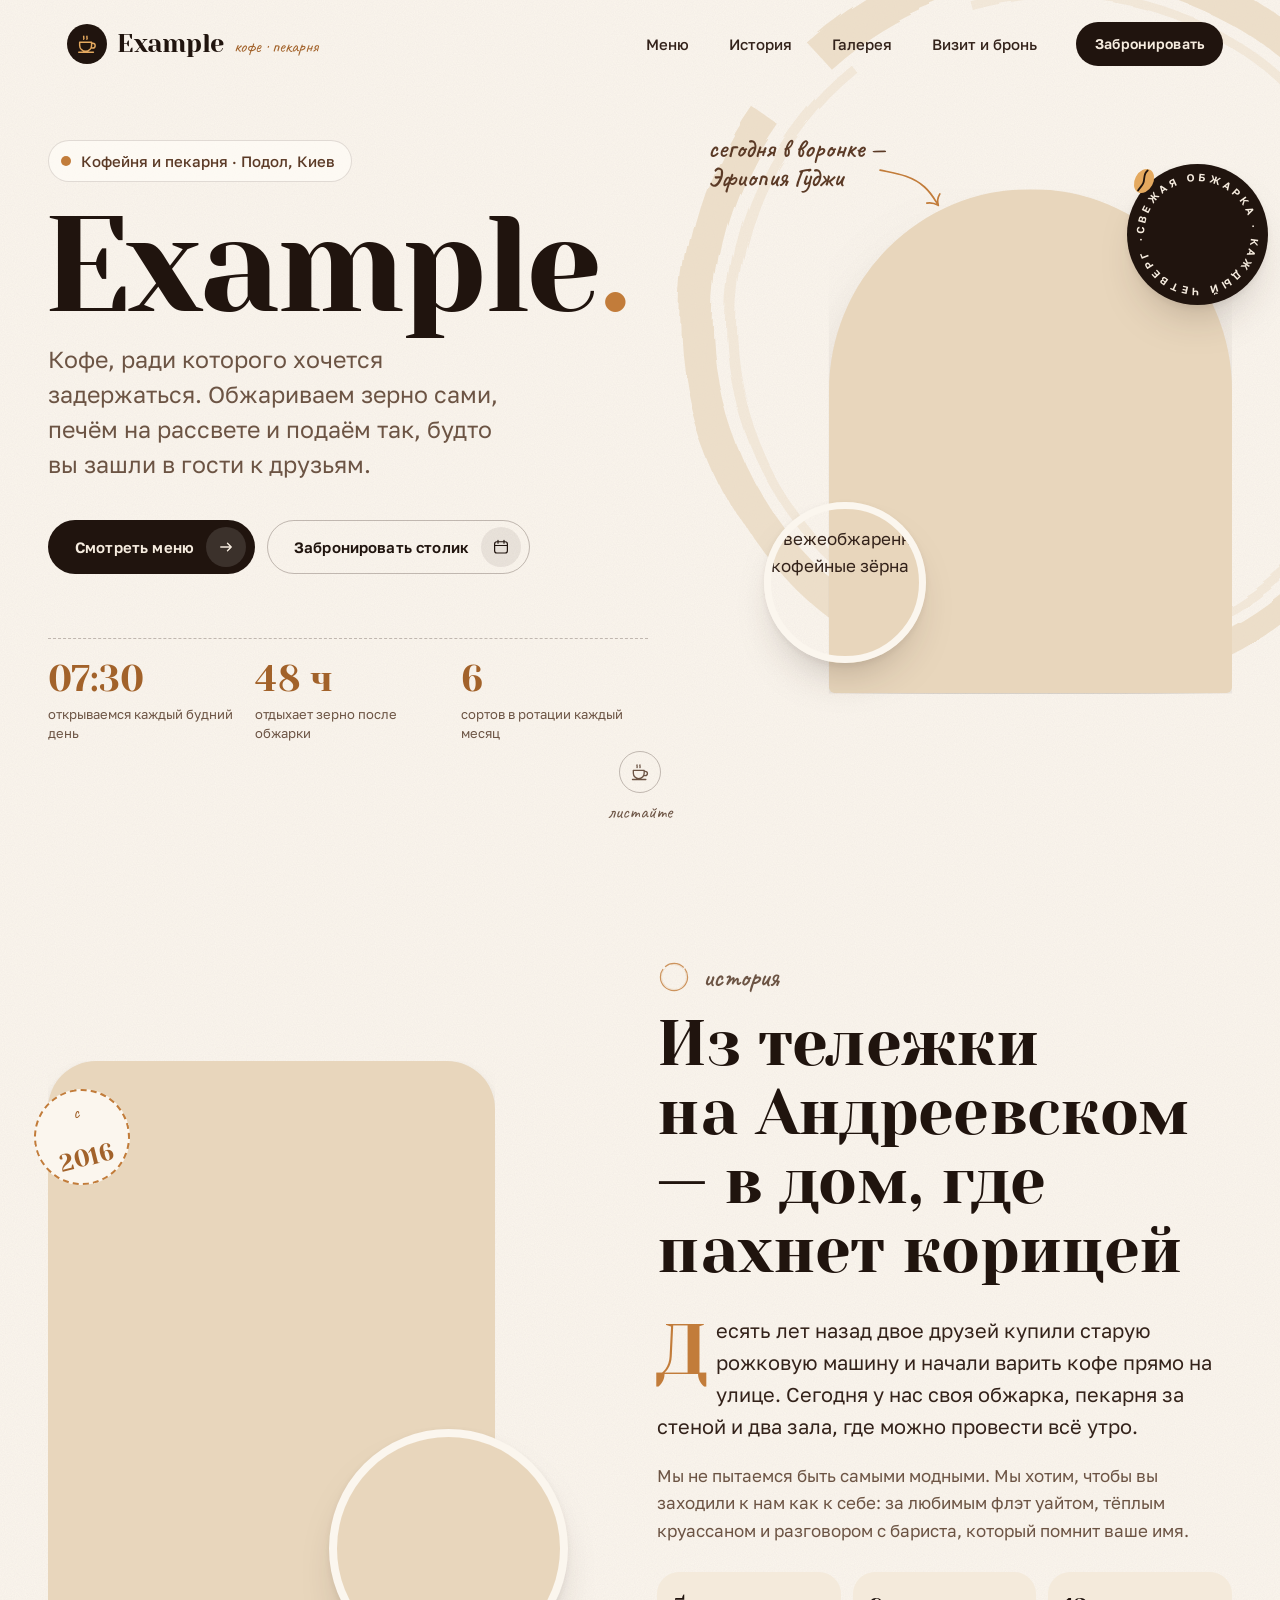
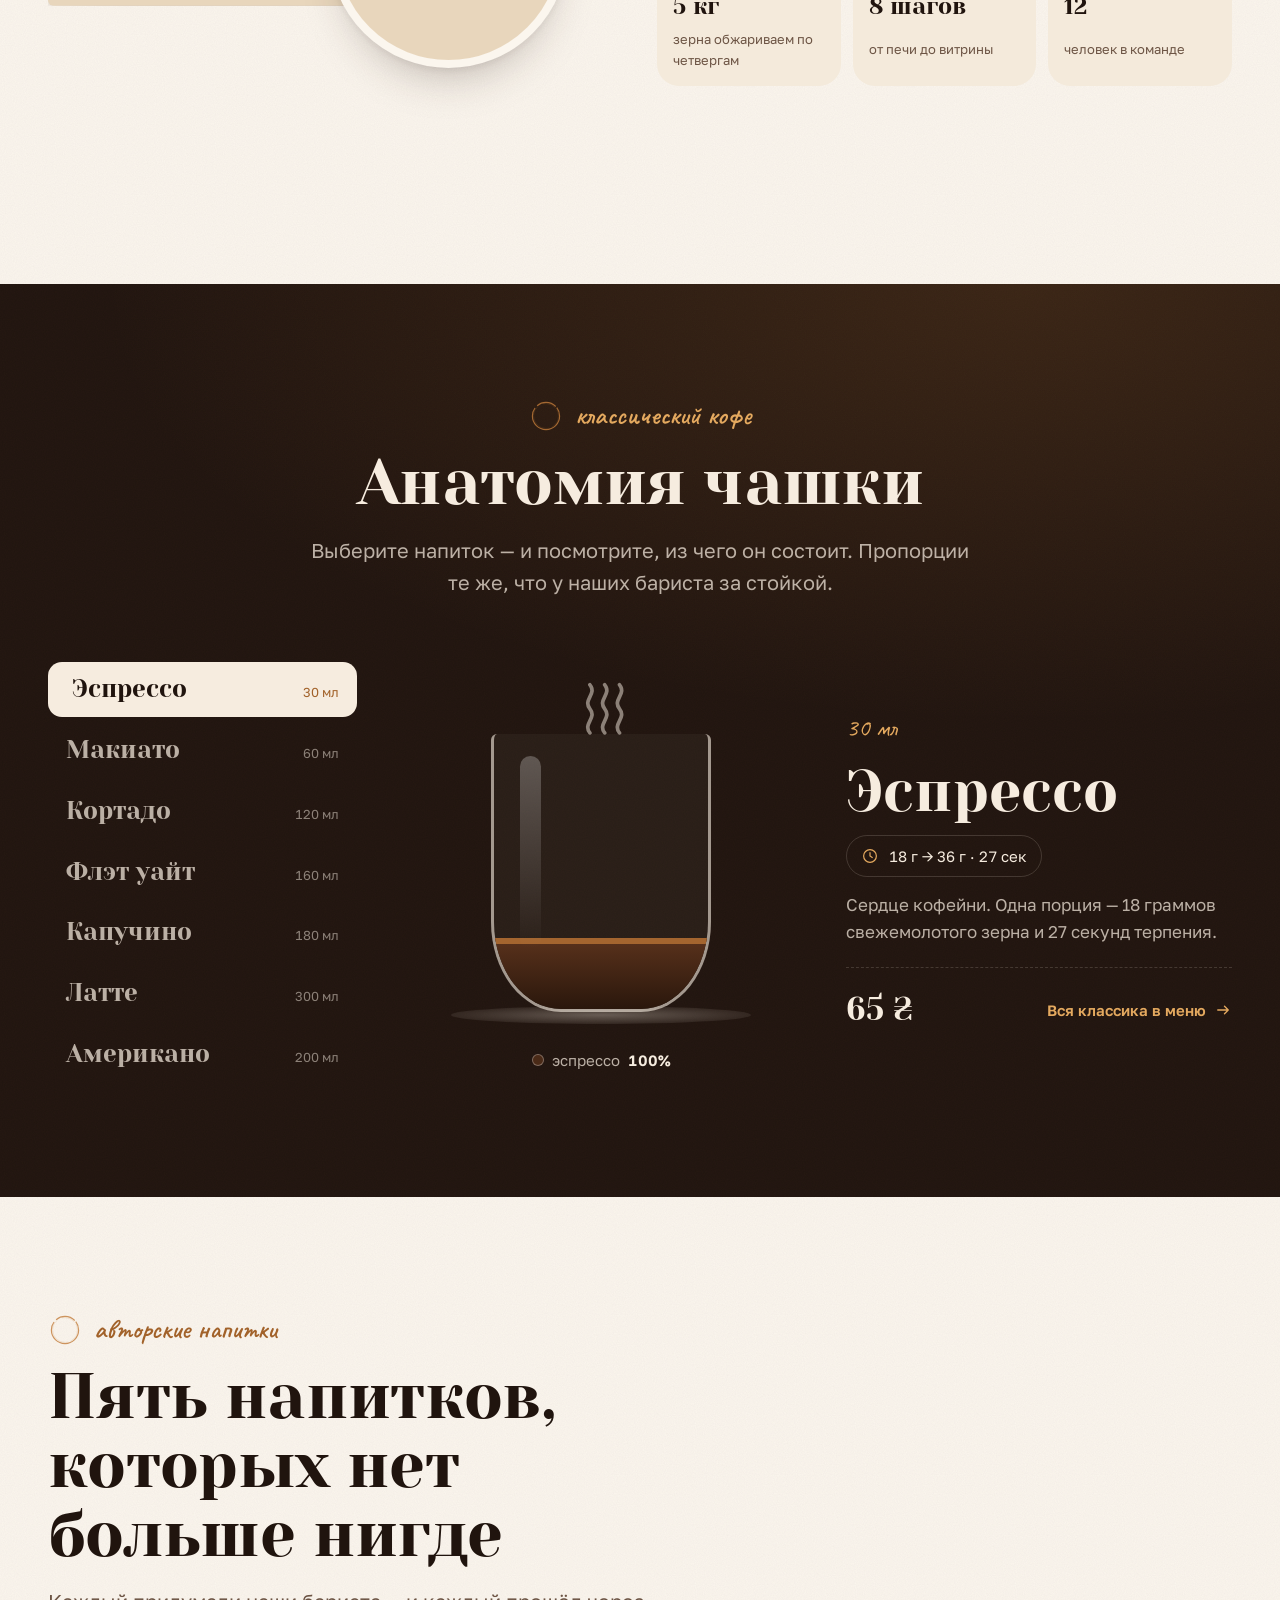
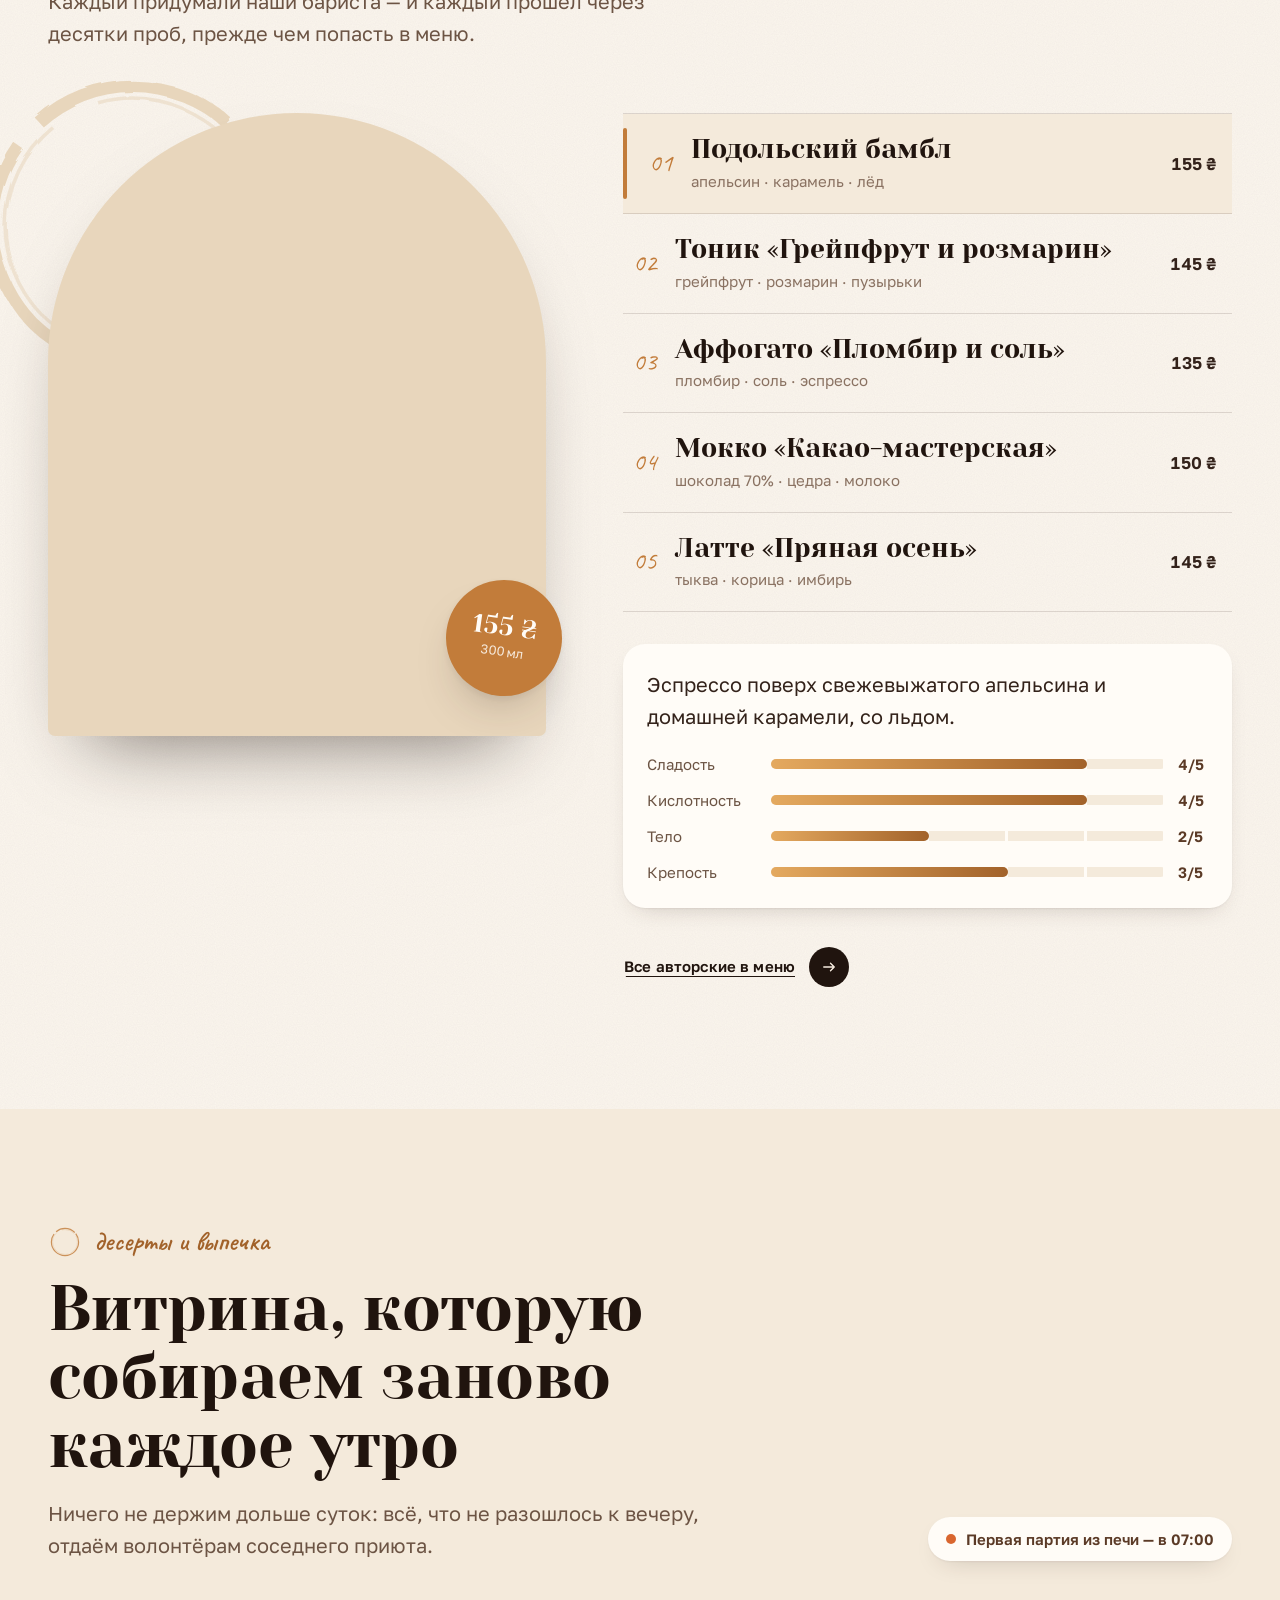
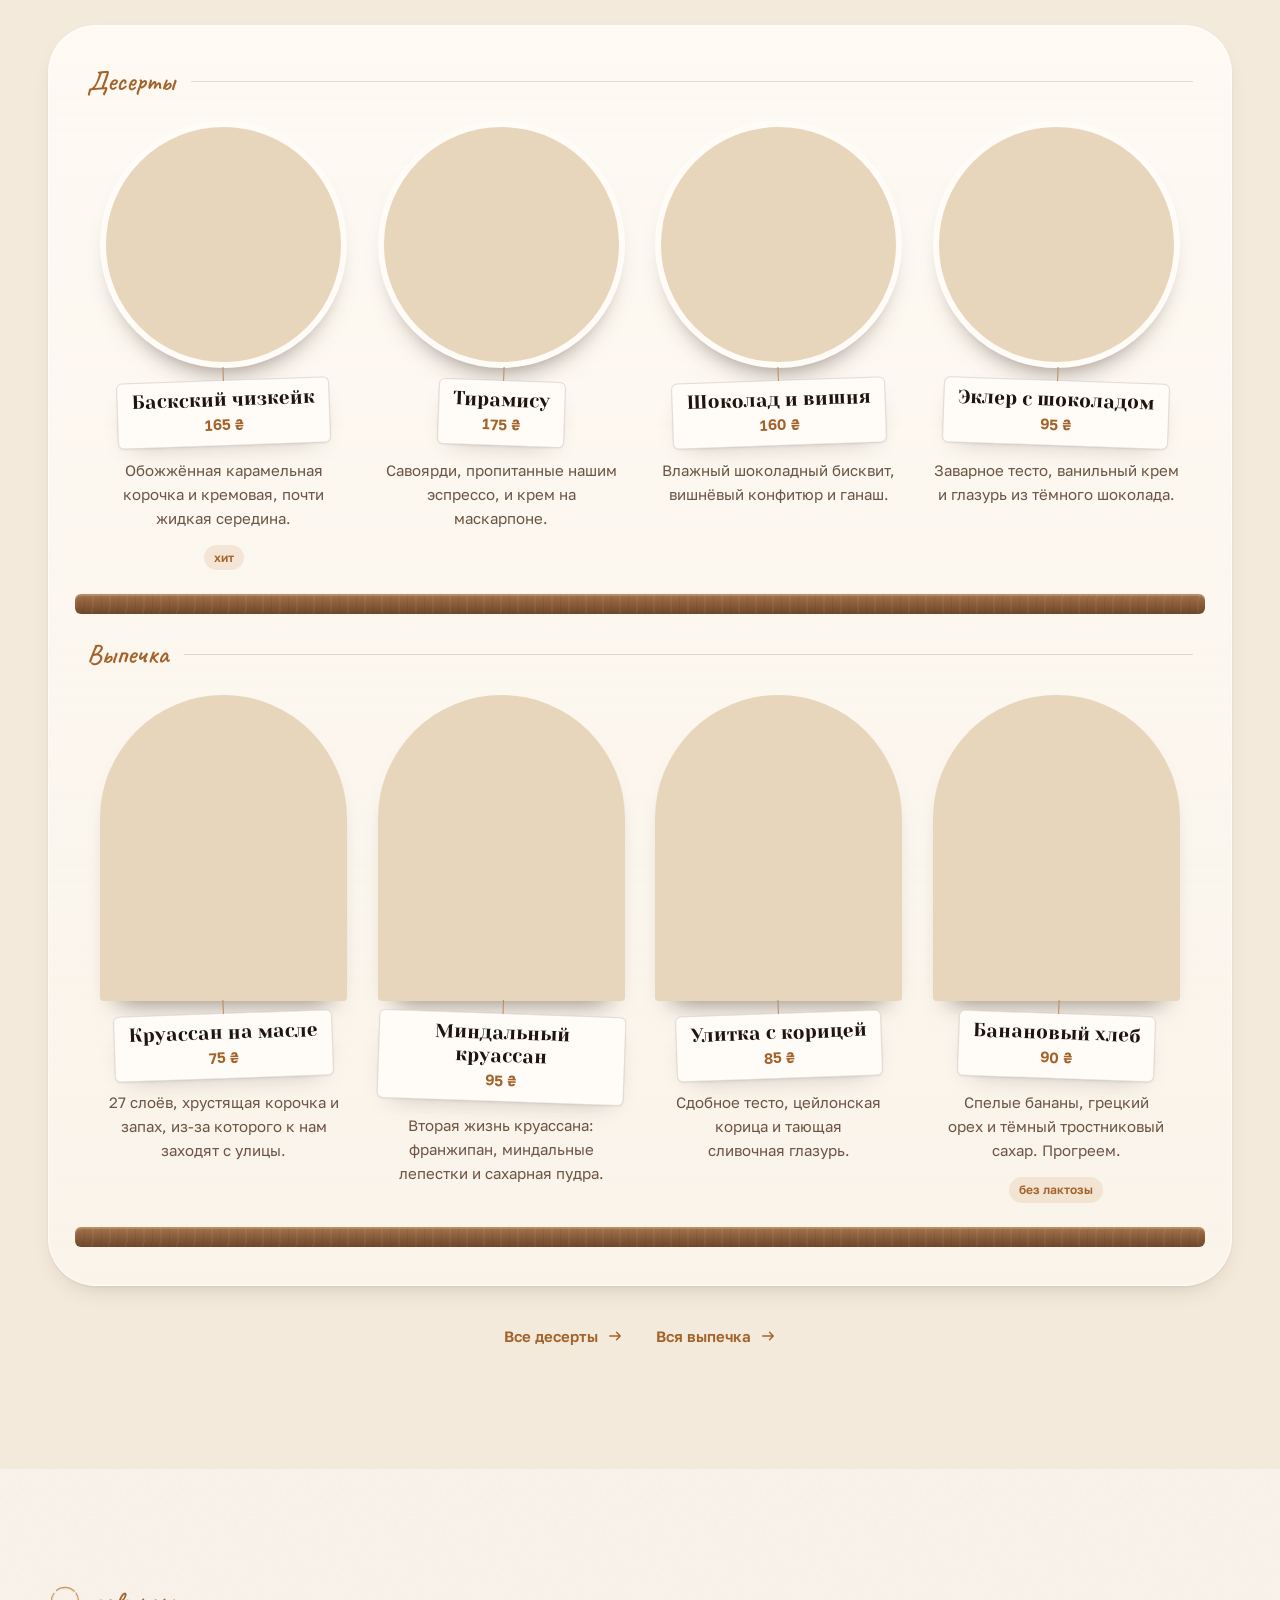
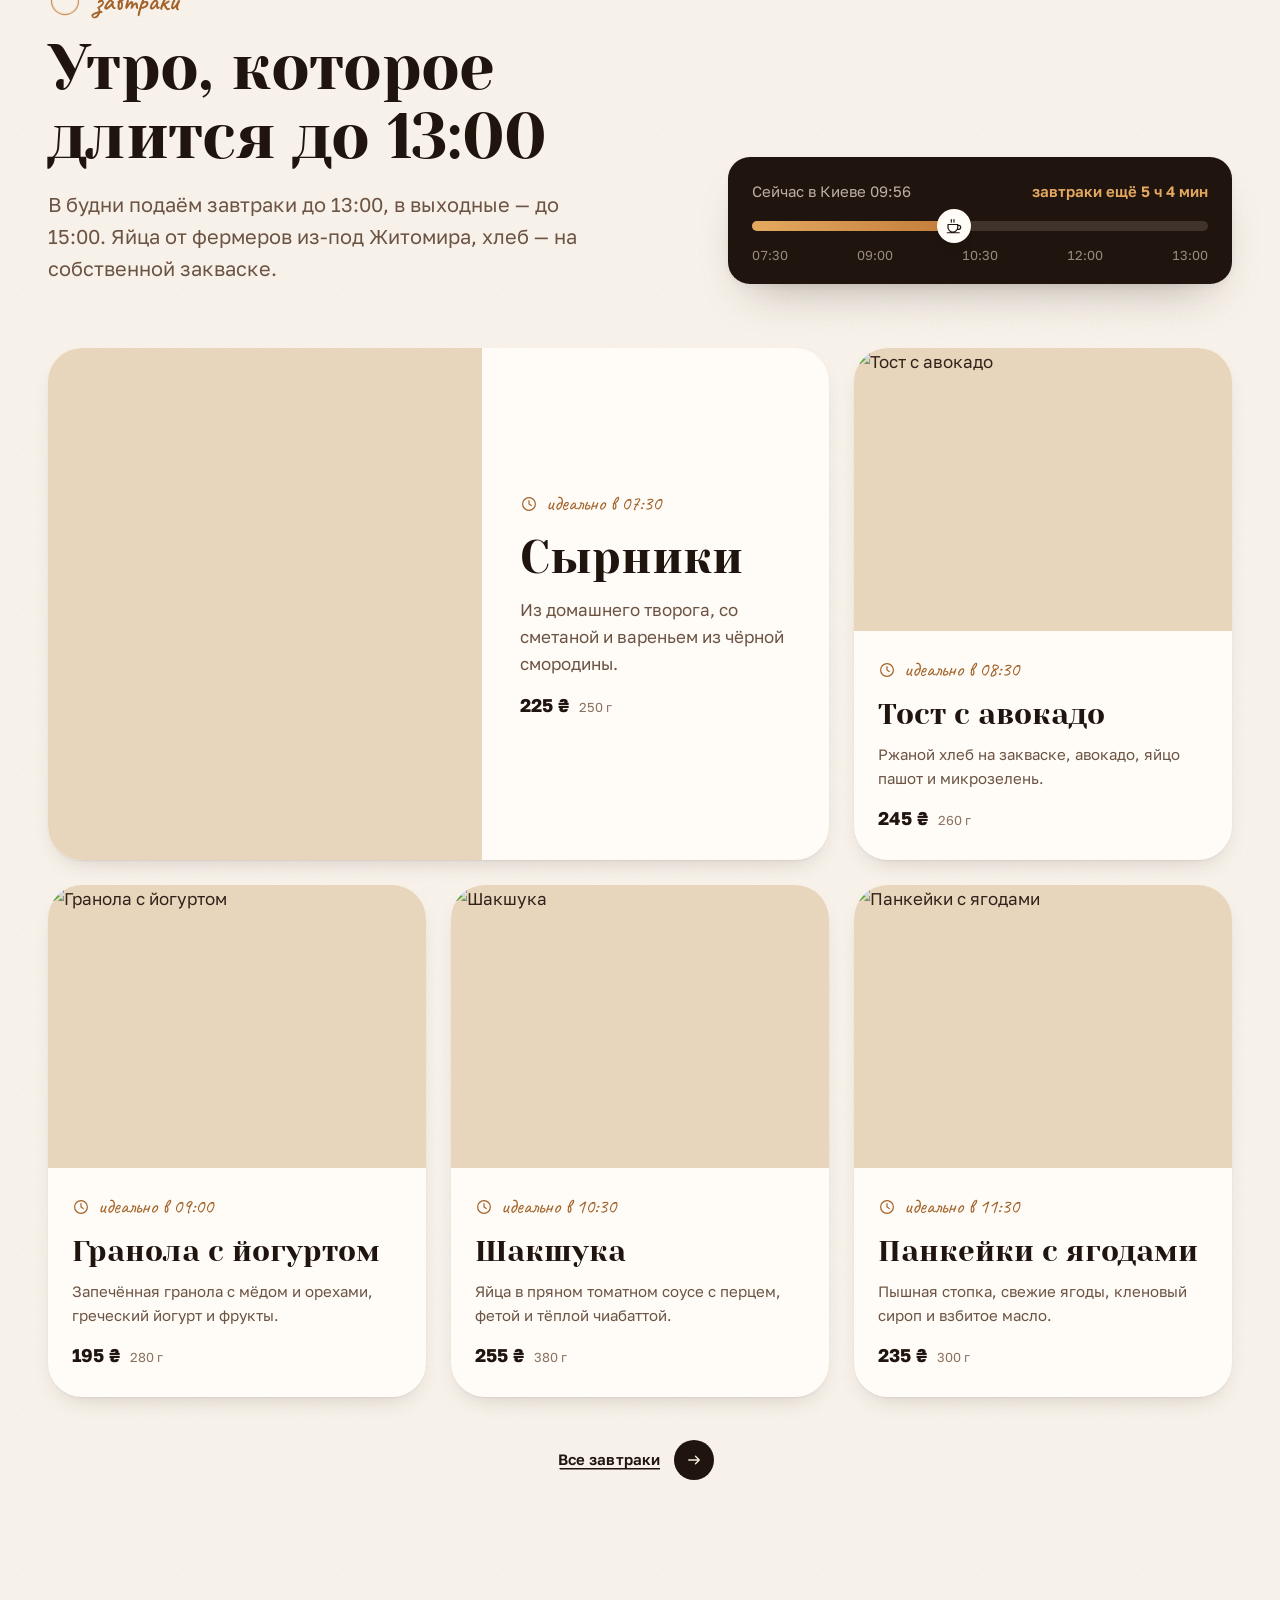
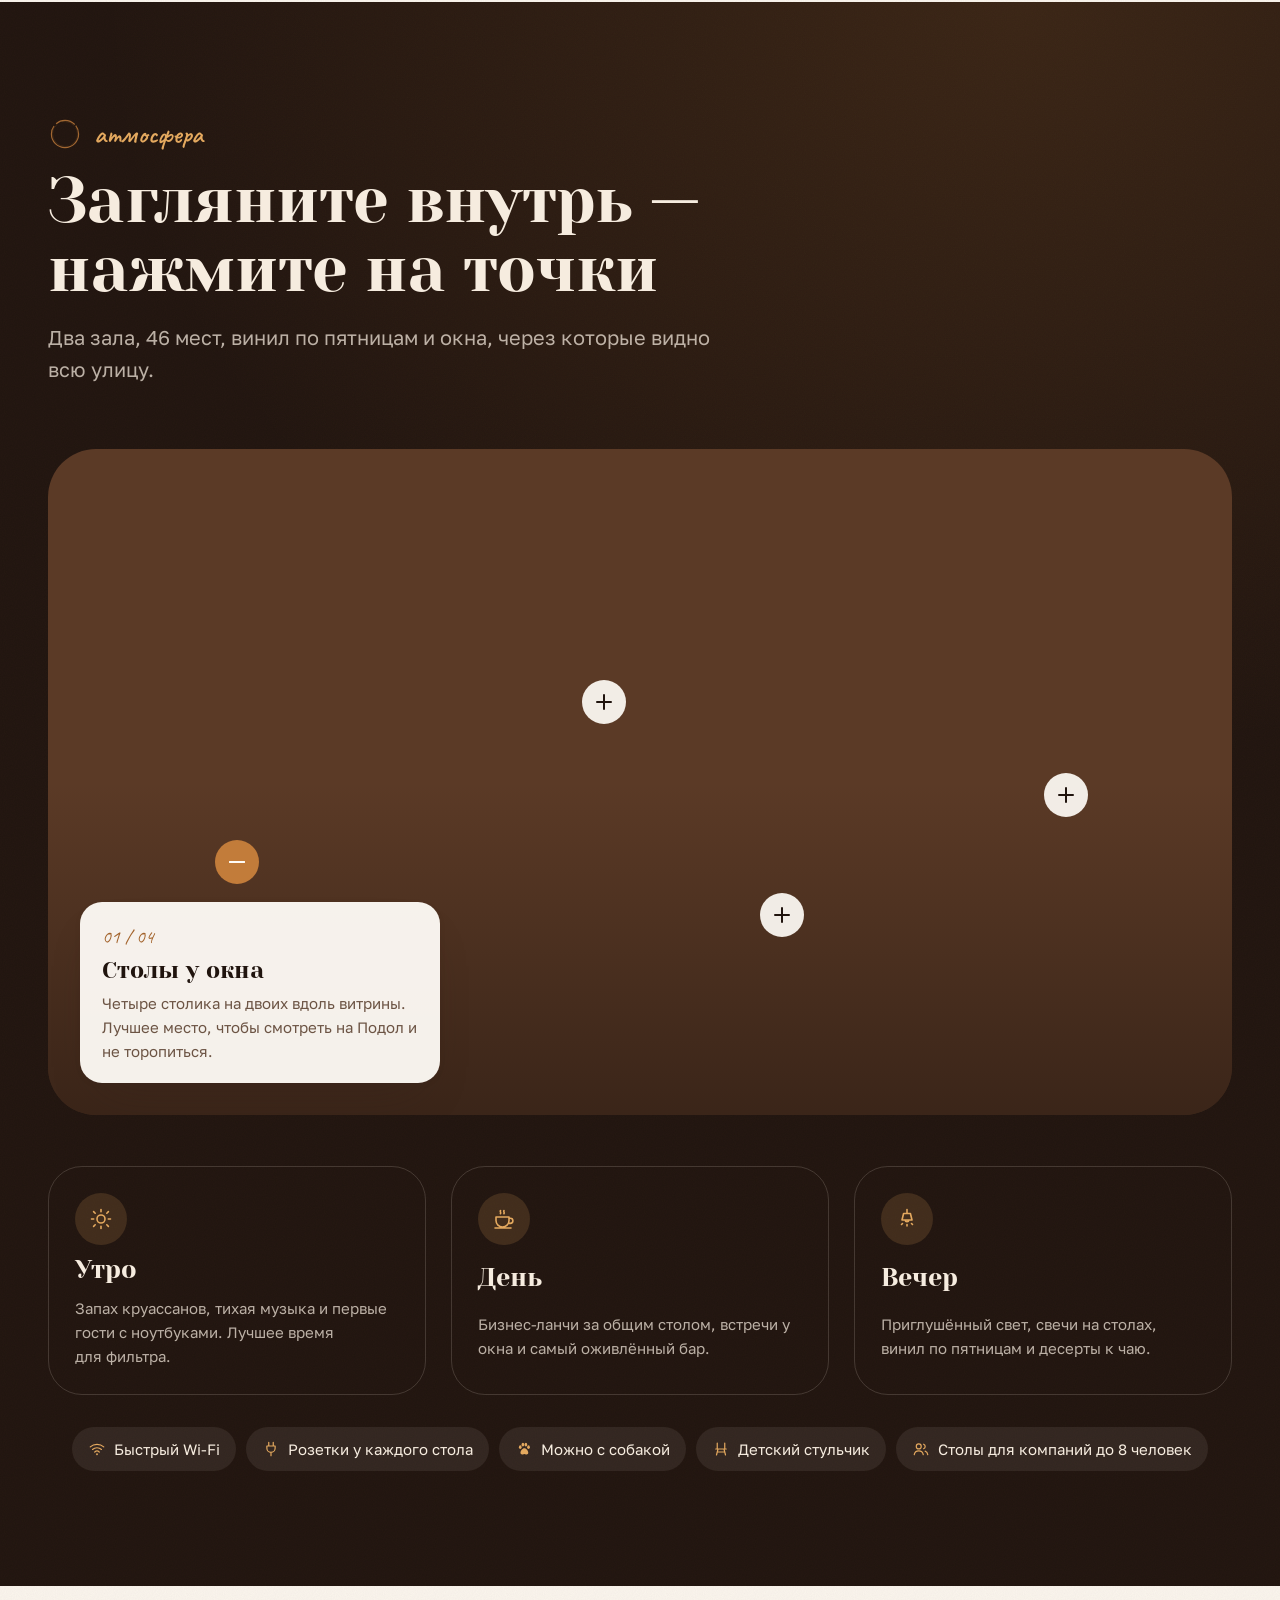
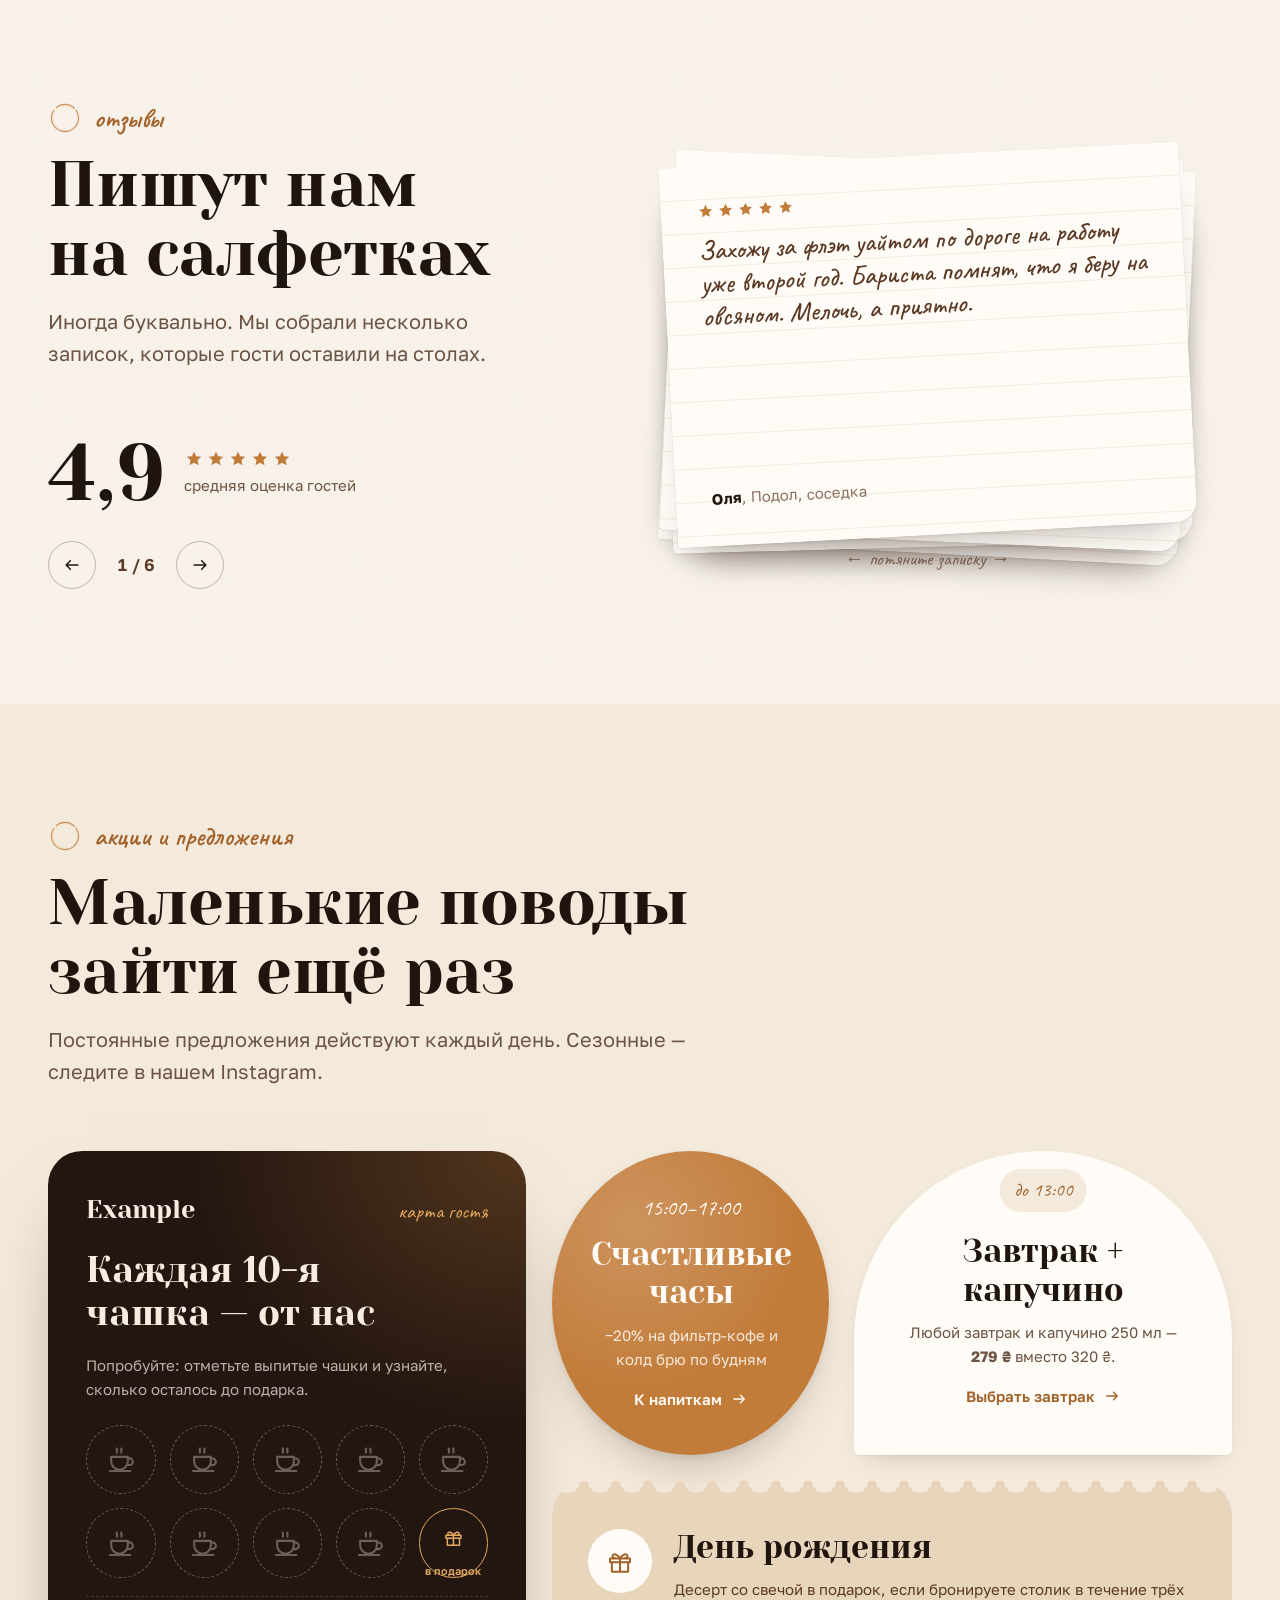
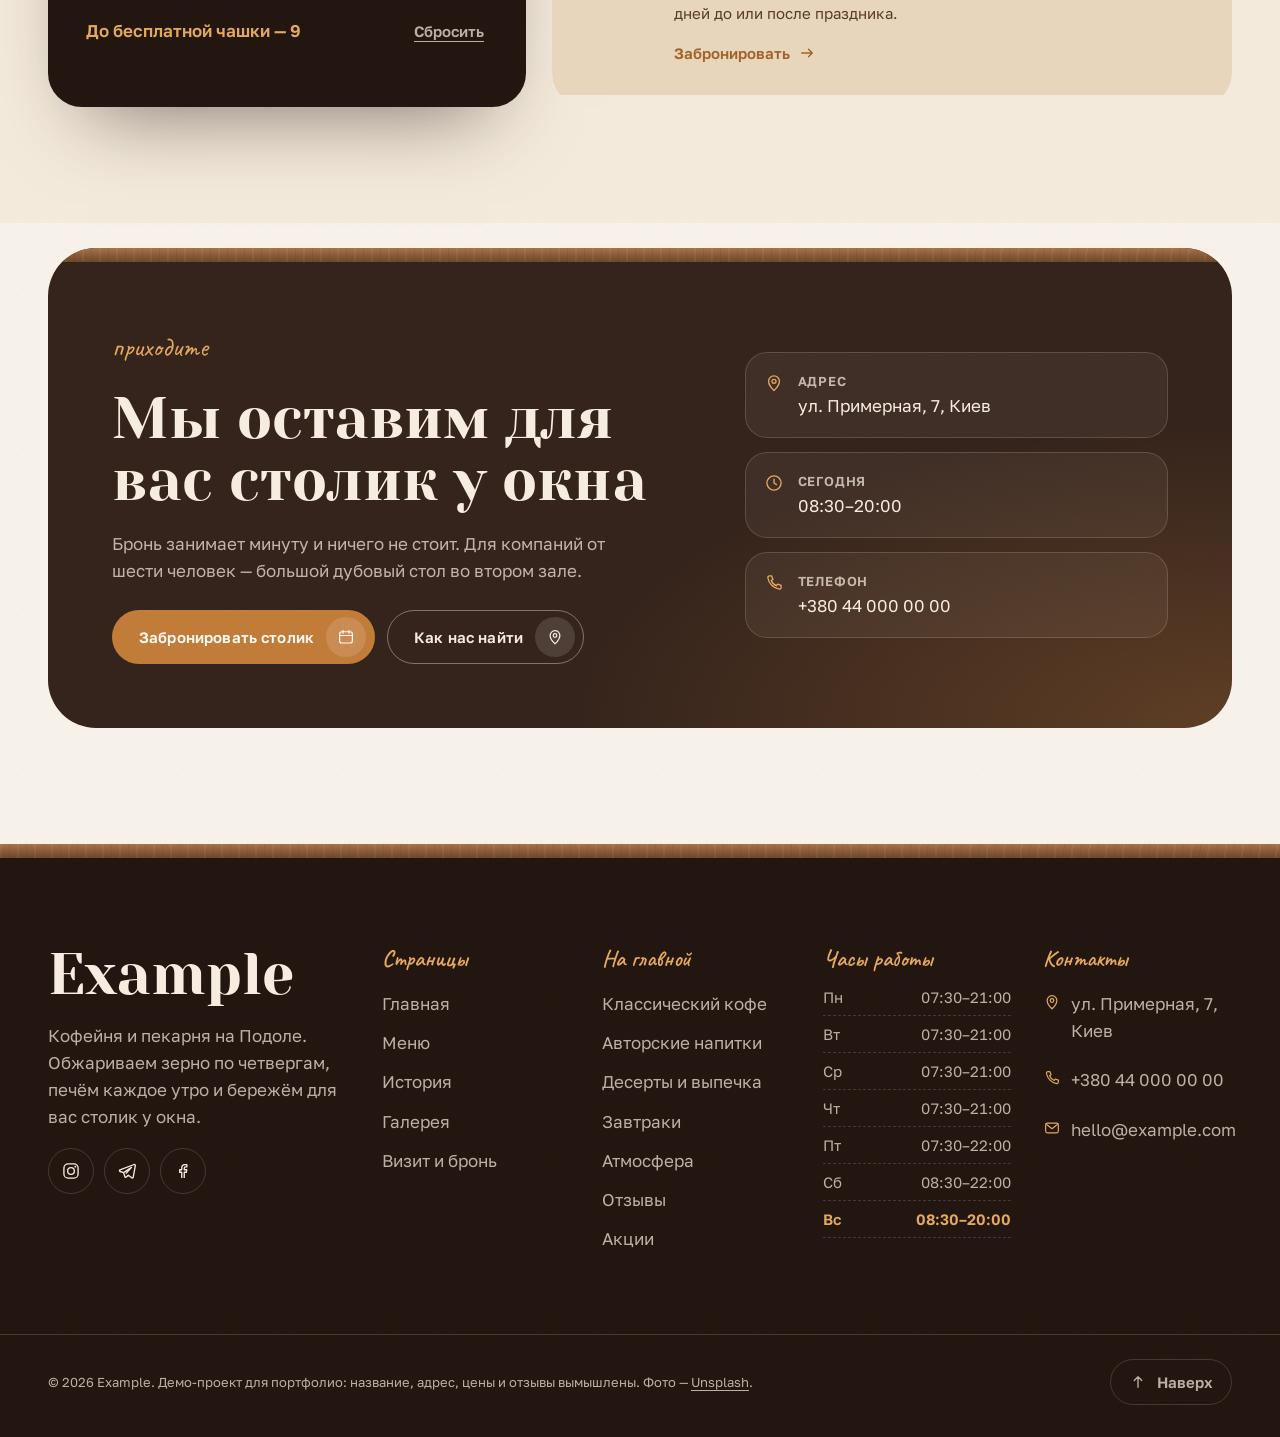
==== commit 05699533: "Главный экран: размер заголовка и положение рукописной заметки Co-Authored-By: Claude Opus 5.5 <nore" ====
--- a/index.html
+++ b/index.html
@@ -21,10 +21,10 @@
 <link rel="preconnect" href="https://fonts.googleapis.com">
 <link rel="preconnect" href="https://fonts.gstatic.com" crossorigin>
 <link rel="stylesheet" href="https://fonts.googleapis.com/css2?family=Caveat:wght@500;600&amp;family=Golos+Text:wght@400;500;600;700&amp;family=Yeseva+One&amp;display=swap">
-<link rel="stylesheet" href="assets/css/tokens.css?v=1.0.0">
-<link rel="stylesheet" href="assets/css/base.css?v=1.0.0">
-<link rel="stylesheet" href="assets/css/components.css?v=1.0.0">
-<link rel="stylesheet" href="assets/css/sections.css?v=1.0.0">
+<link rel="stylesheet" href="assets/css/tokens.css?v=1.0.1">
+<link rel="stylesheet" href="assets/css/base.css?v=1.0.1">
+<link rel="stylesheet" href="assets/css/components.css?v=1.0.1">
+<link rel="stylesheet" href="assets/css/sections.css?v=1.0.1">
 <script type="application/ld+json">{"@context": "https://schema.org", "@type": "CafeOrCoffeeShop", "name": "Example", "description": "Кофейня и пекарня на Подоле: своя обжарка, авторские напитки, завтраки и свежая выпечка.", "url": "https://timur-alt2008.github.io/ProCoffee-For-Example-For-my-Portfolio/", "image": "https://images.unsplash.com/photo-1532713107108-dfb5d8d2fc42?auto=format&fit=crop&w=1200&h=630&q=75", "telephone": "+380 44 000 00 00", "email": "hello@example.com", "servesCuisine": ["Кофе", "Выпечка", "Завтраки"], "priceRange": "₴₴", "acceptsReservations": true, "hasMenu": "https://timur-alt2008.github.io/ProCoffee-For-Example-For-my-Portfolio/menu.html", "address": {"@type": "PostalAddress", "streetAddress": "ул. Примерная, 7", "addressLocality": "Киев", "addressCountry": "UA"}, "openingHoursSpecification": [{"@type": "OpeningHoursSpecification", "dayOfWeek": ["Monday", "Tuesday", "Wednesday", "Thursday"], "opens": "07:30", "closes": "21:00"}, {"@type": "OpeningHoursSpecification", "dayOfWeek": "Friday", "opens": "07:30", "closes": "22:00"}, {"@type": "OpeningHoursSpecification", "dayOfWeek": "Saturday", "opens": "08:30", "closes": "22:00"}, {"@type": "OpeningHoursSpecification", "dayOfWeek": "Sunday", "opens": "08:30", "closes": "20:00"}]}</script>
 </head>
 <body class="page-home">
@@ -643,7 +643,7 @@
   </div>
 </footer>
 <div class="toast" role="status" aria-live="polite" data-toast></div>
-<script src="assets/js/core.js?v=1.0.0" defer></script>
-<script src="assets/js/home.js?v=1.0.0" defer></script>
+<script src="assets/js/core.js?v=1.0.1" defer></script>
+<script src="assets/js/home.js?v=1.0.1" defer></script>
 </body>
 </html>
--- a/assets/css/tokens.css
+++ b/assets/css/tokens.css
@@ -53,7 +53,7 @@
   --fs-h3: clamp(1.35rem, 1.15rem + 0.9vw, 1.85rem);
   --fs-h2: clamp(2.1rem, 1.35rem + 3.3vw, 4.25rem);
   --fs-h1: clamp(3rem, 1.6rem + 6vw, 7rem);
-  --fs-mega: clamp(3.6rem, 0.5rem + 11.5vw, 10.25rem);
+  --fs-mega: clamp(3.4rem, 0.5rem + 10vw, 9.5rem);
   --fs-hand: clamp(1.35rem, 1.2rem + 0.6vw, 1.7rem);
 
   /* формы */
--- a/assets/css/sections.css
+++ b/assets/css/sections.css
@@ -198,8 +198,8 @@
 
 .hero__note {
   position: absolute;
-  left: -46%;
-  top: 16%;
+  left: -30%;
+  top: -11%;
   transform: rotate(-6deg);
   color: var(--coffee);
   font-size: clamp(1.35rem, 1.1rem + 0.7vw, 1.75rem);
@@ -248,7 +248,8 @@
 
 @media (max-width: 1180px) {
   .hero__note {
-    left: -38%;
+    left: -24%;
+    top: -13%;
   }
 }
 
@@ -258,7 +259,7 @@
   }
 
   .hero__title {
-    font-size: min(9rem, calc((100vw - 2 * var(--gutter)) / 4.35));
+    font-size: min(8.5rem, calc((100vw - 2 * var(--gutter)) / 5.1));
   }
 
   .hero__media {
@@ -268,10 +269,17 @@
   }
 
   .hero__note {
-    left: auto;
-    right: 104%;
-    top: 34%;
-    width: max-content;
+    position: relative;
+    inset: auto;
+    width: auto;
+    margin: 22px -12% 0;
+    transform: rotate(-3deg);
+    text-align: center;
+  }
+
+  .hero__note br,
+  .hero__note .hand-note__arrow {
+    display: none;
   }
 
   .hero__scroll {
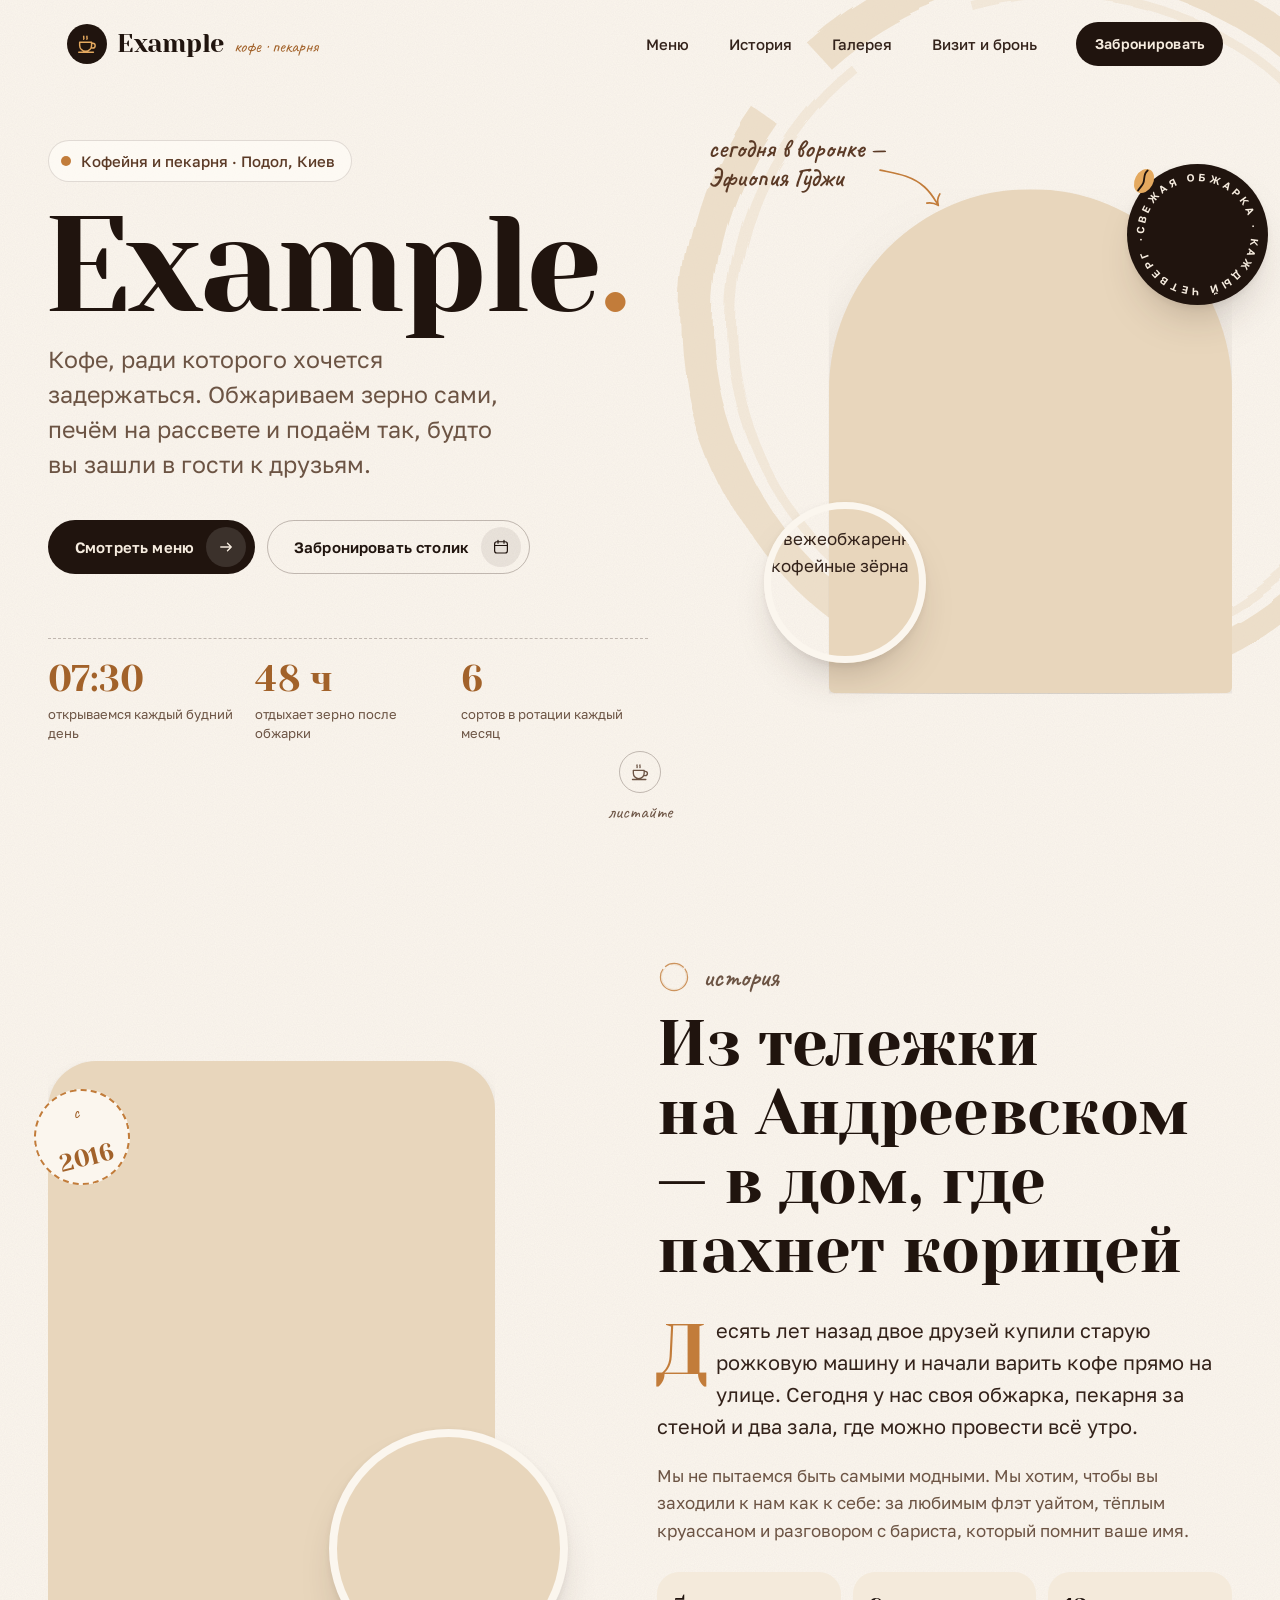
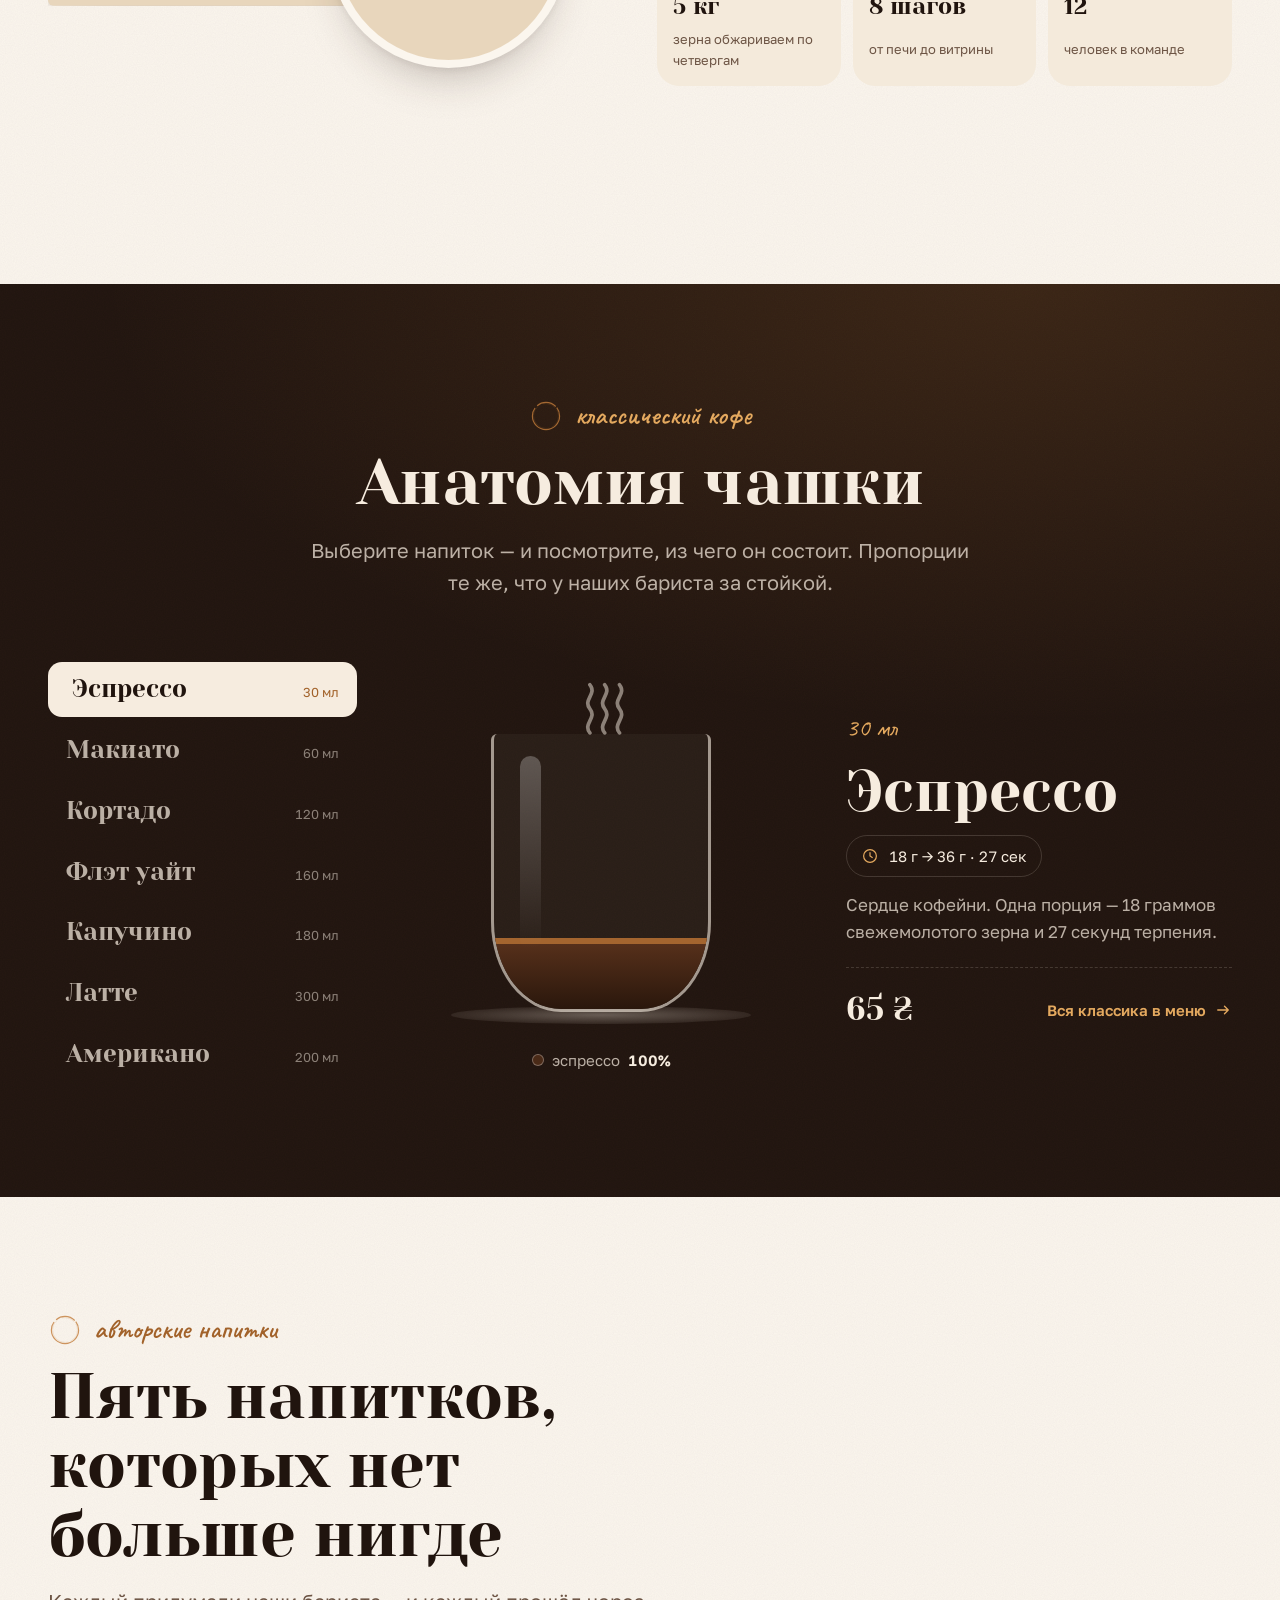
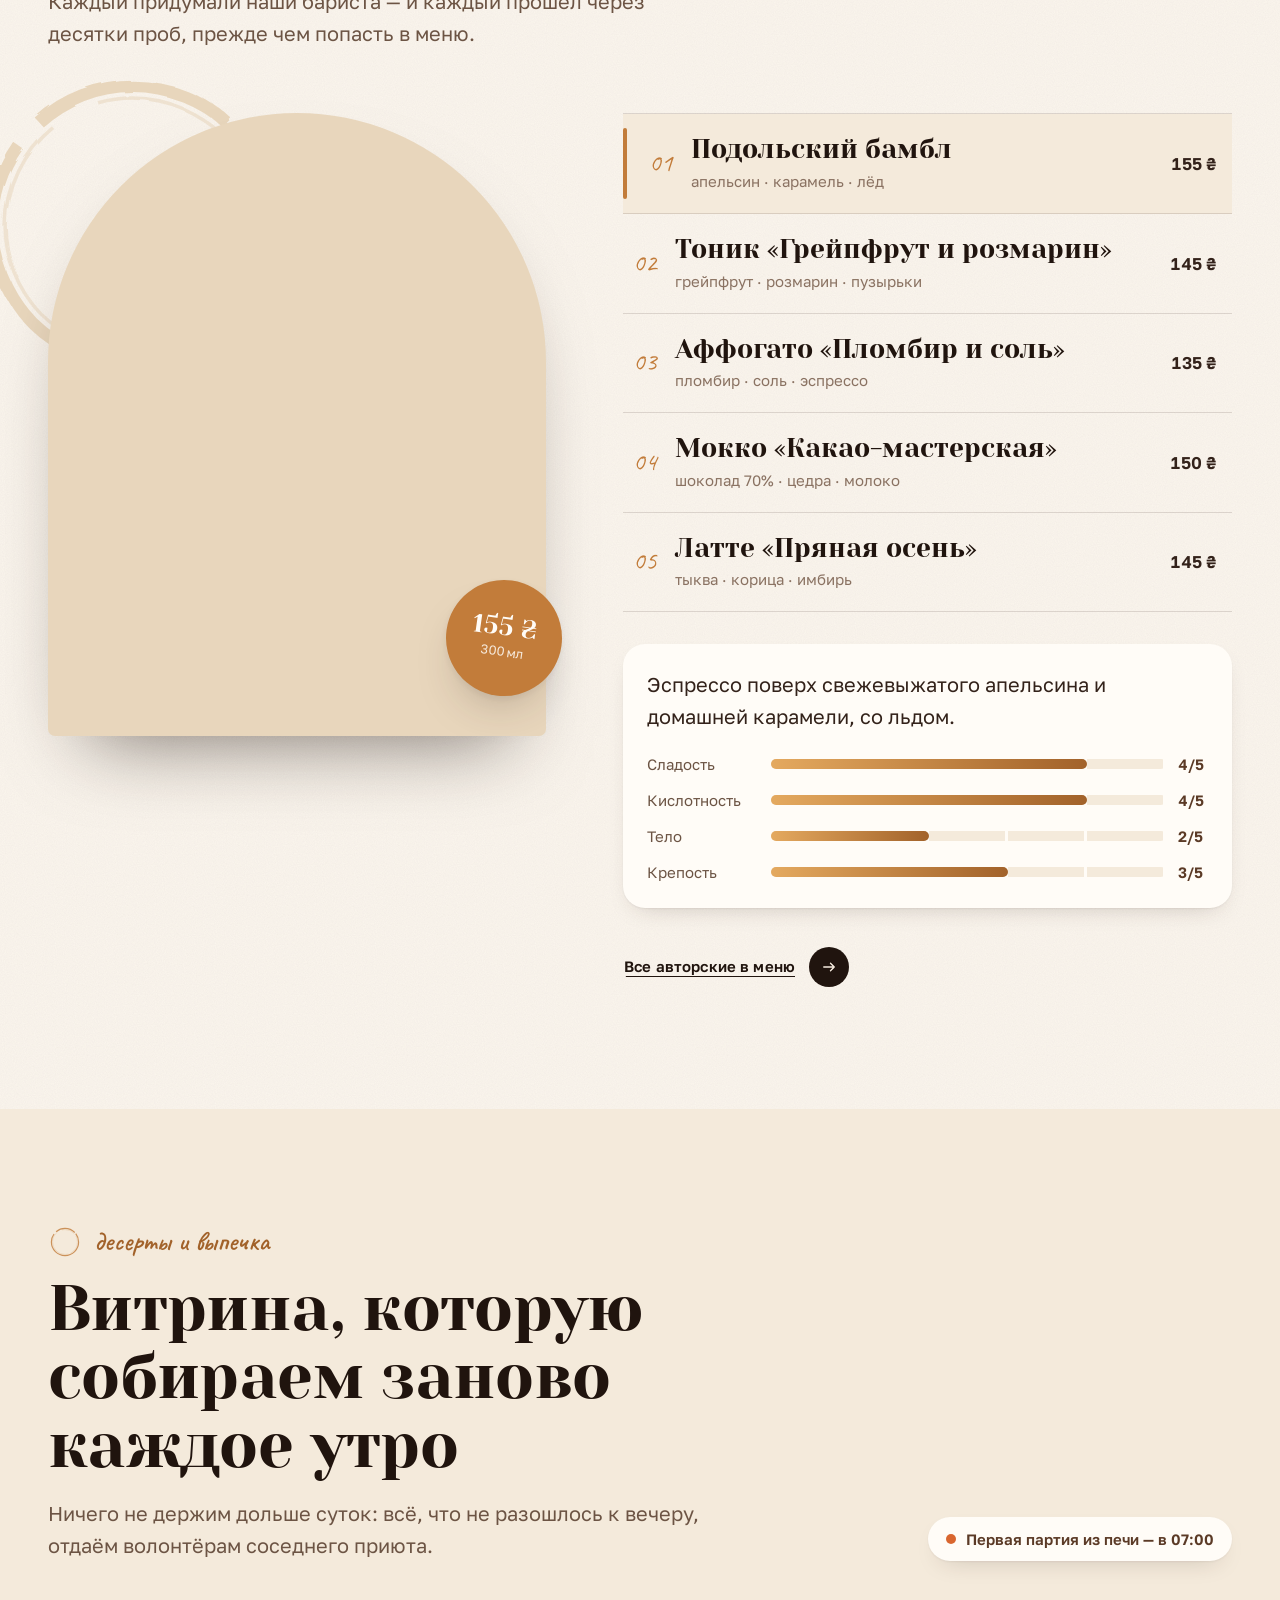
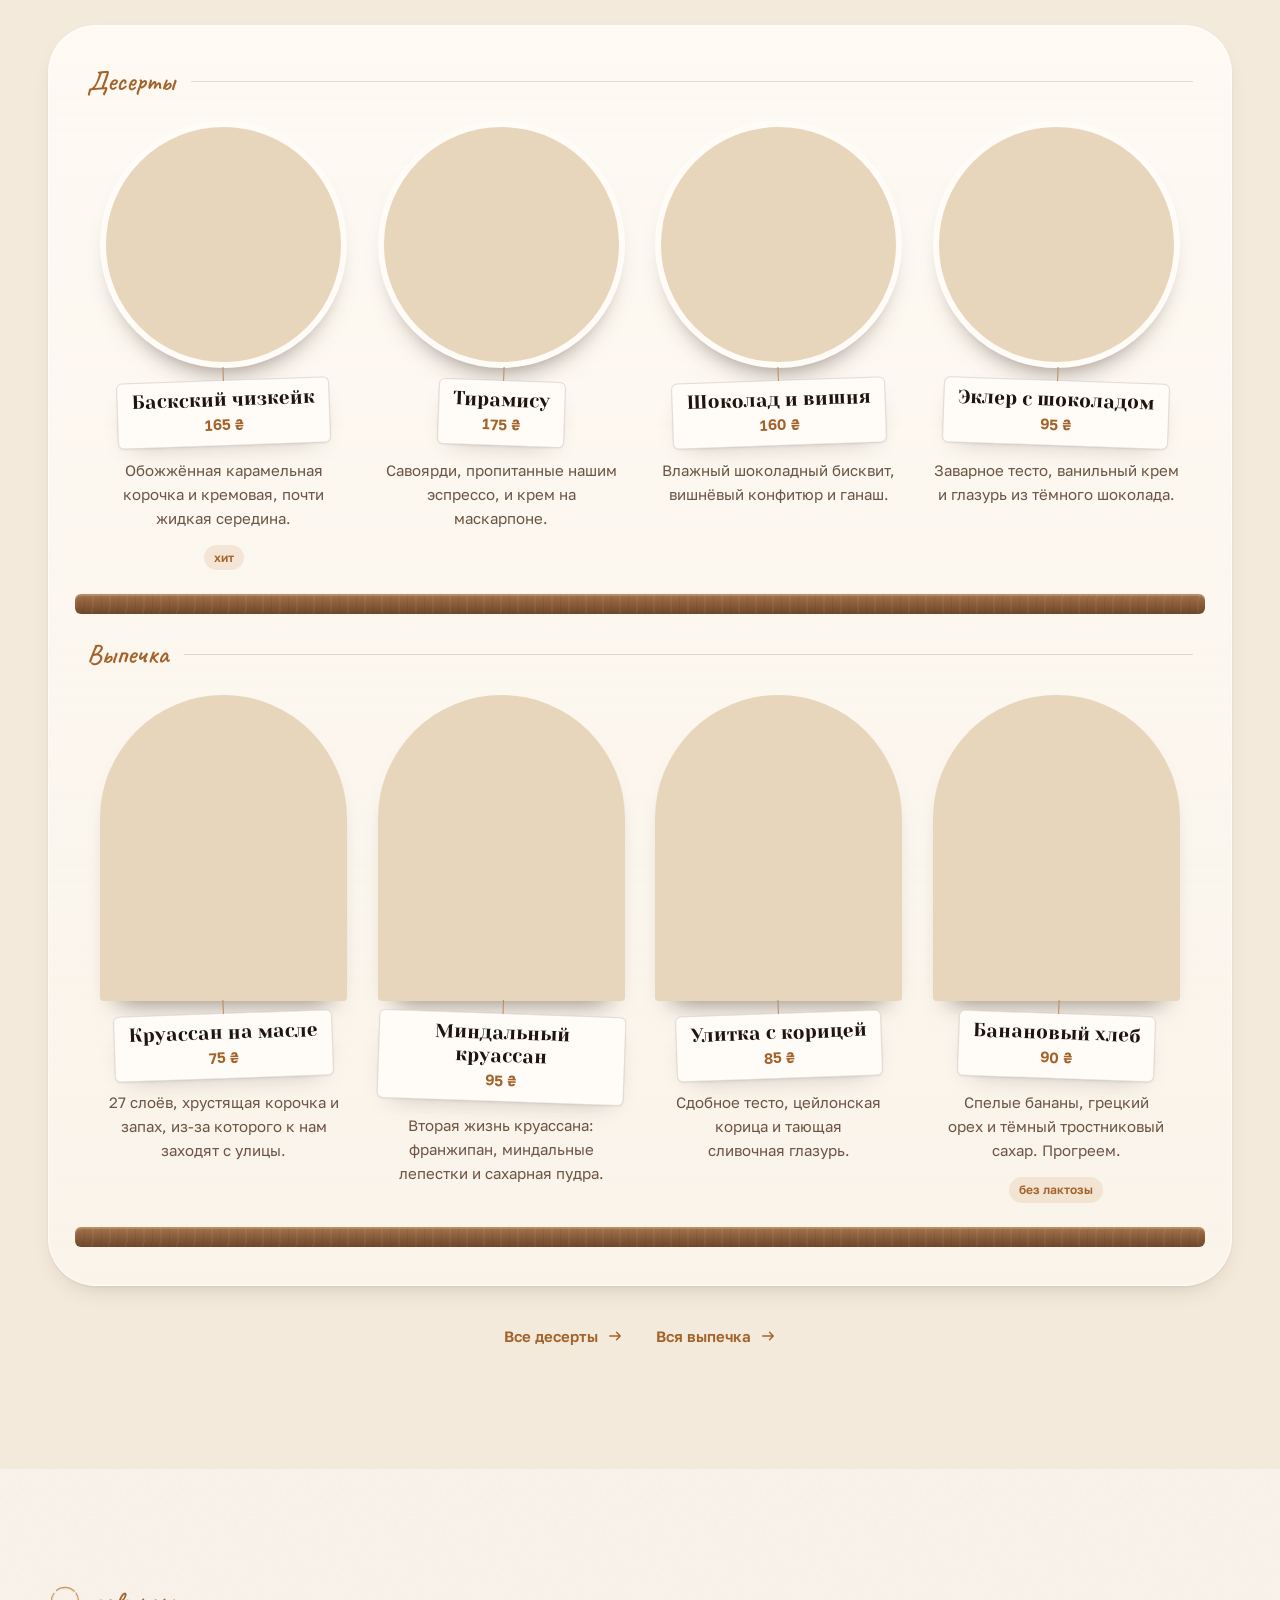
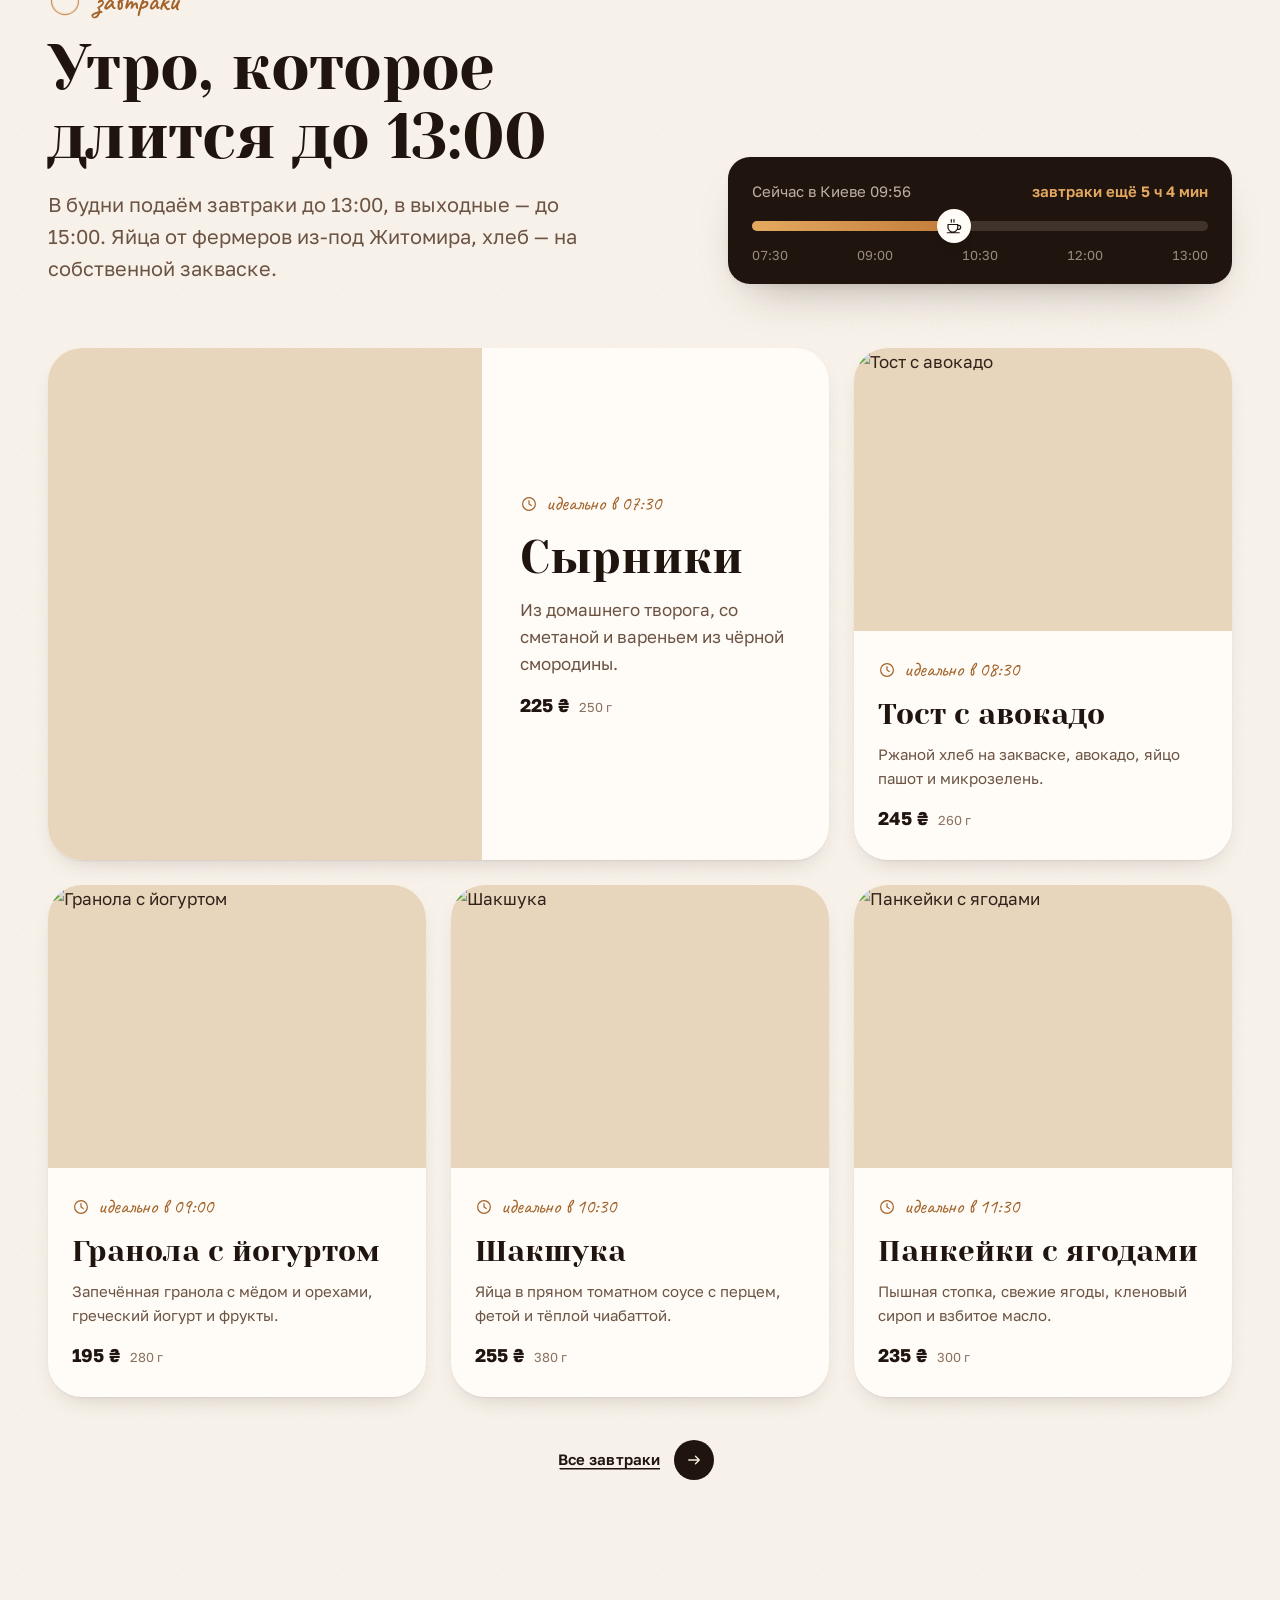
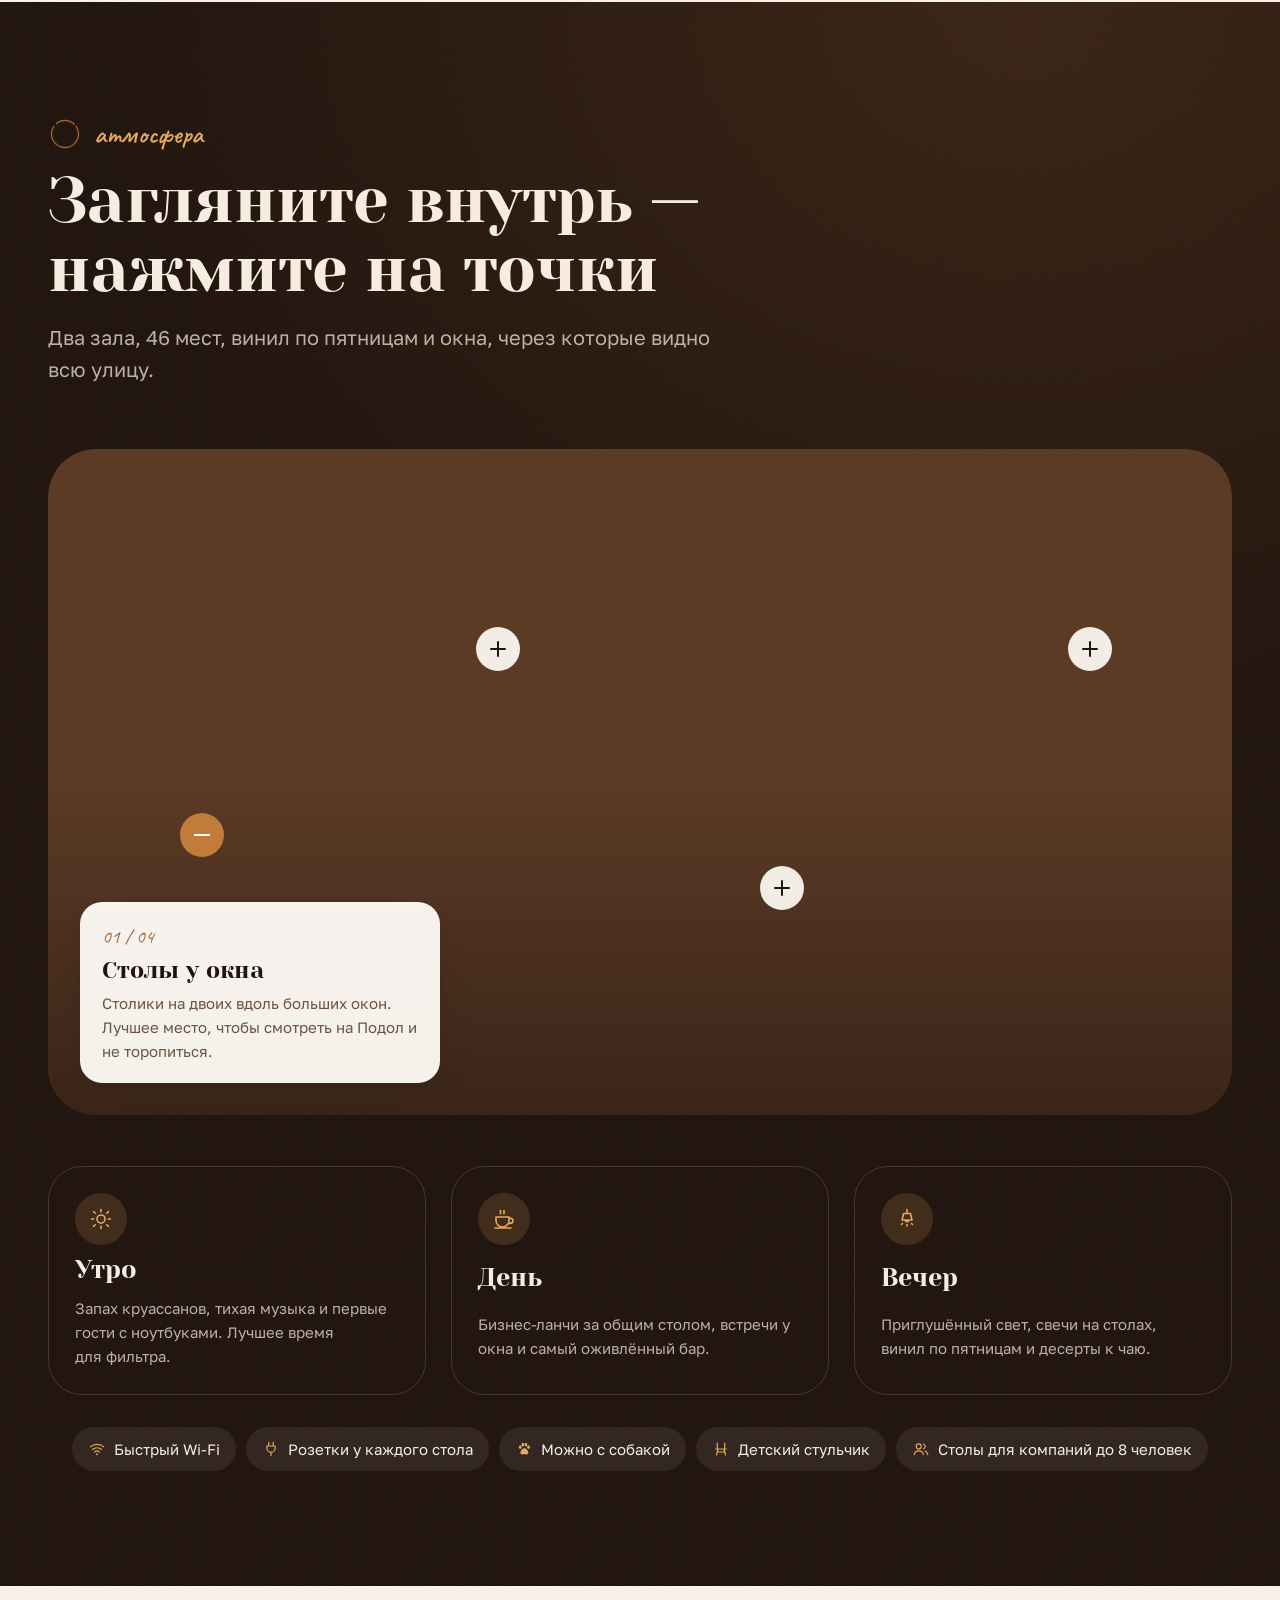
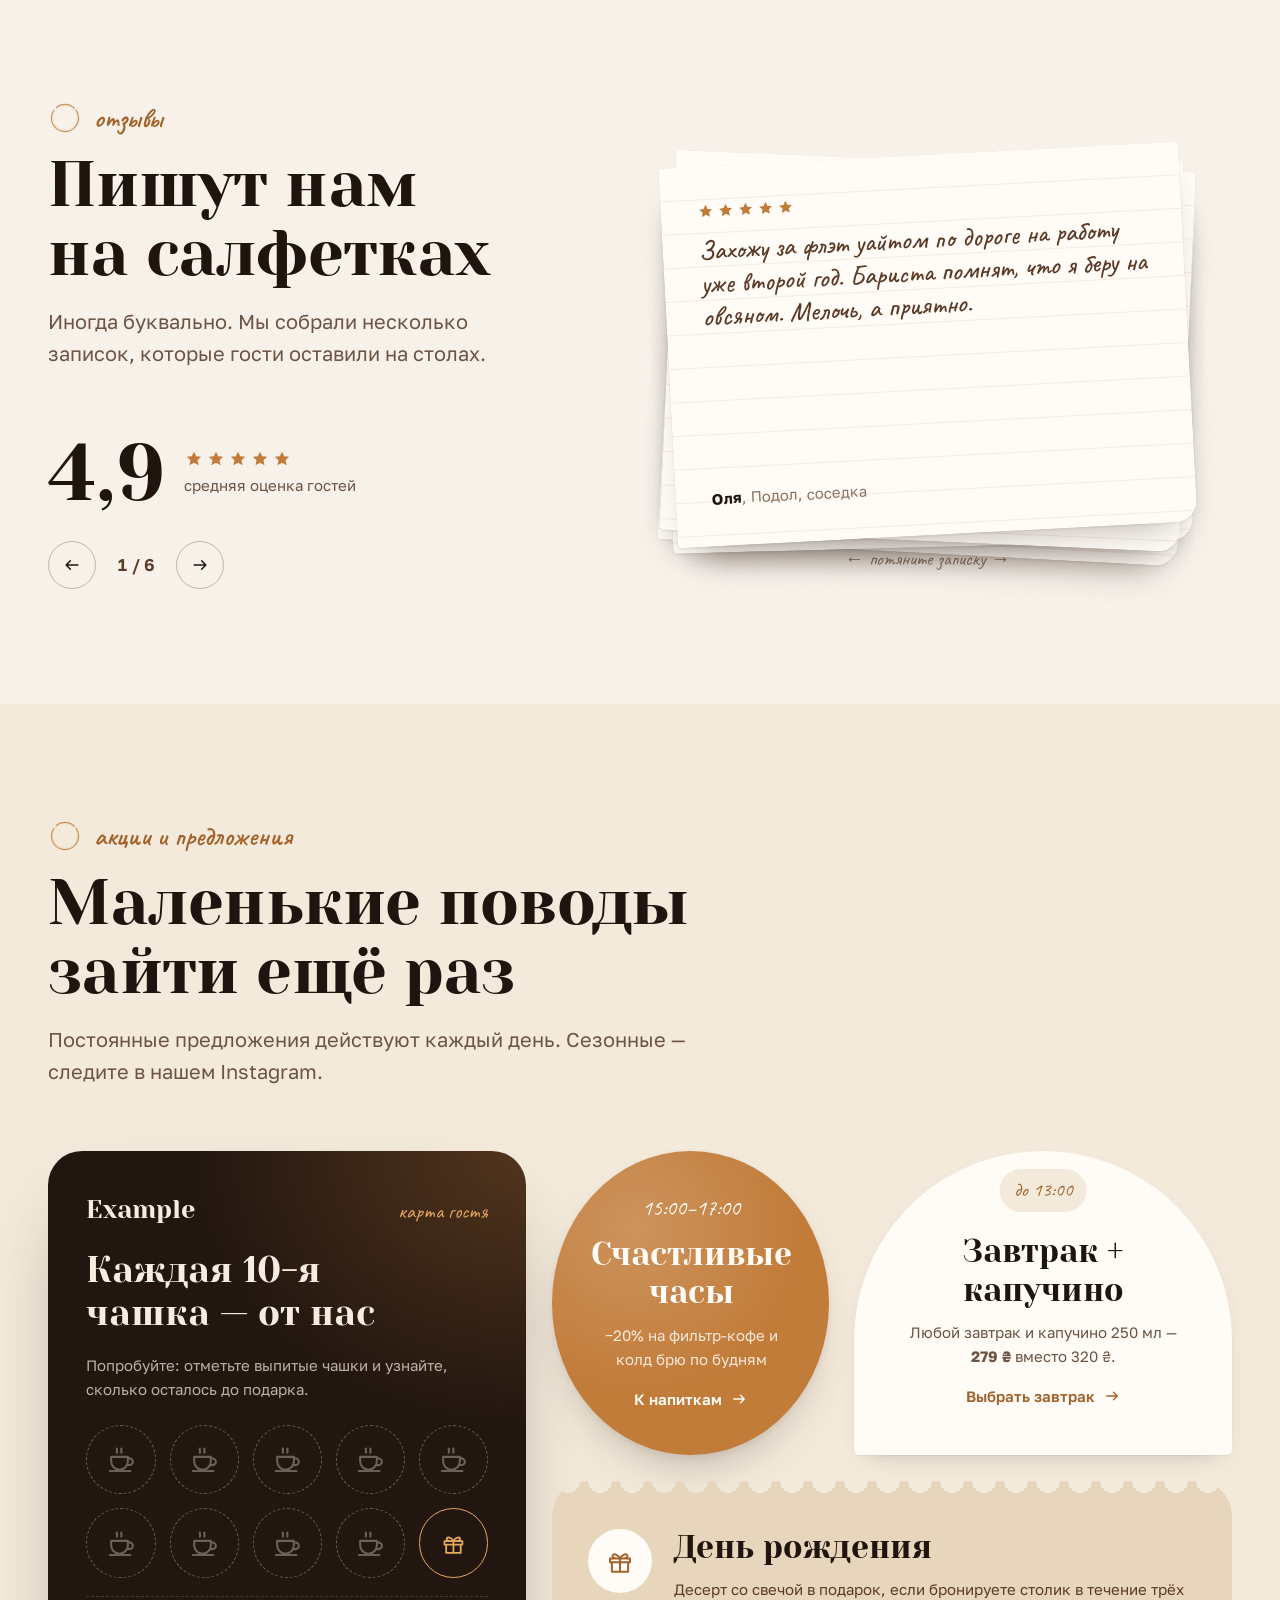
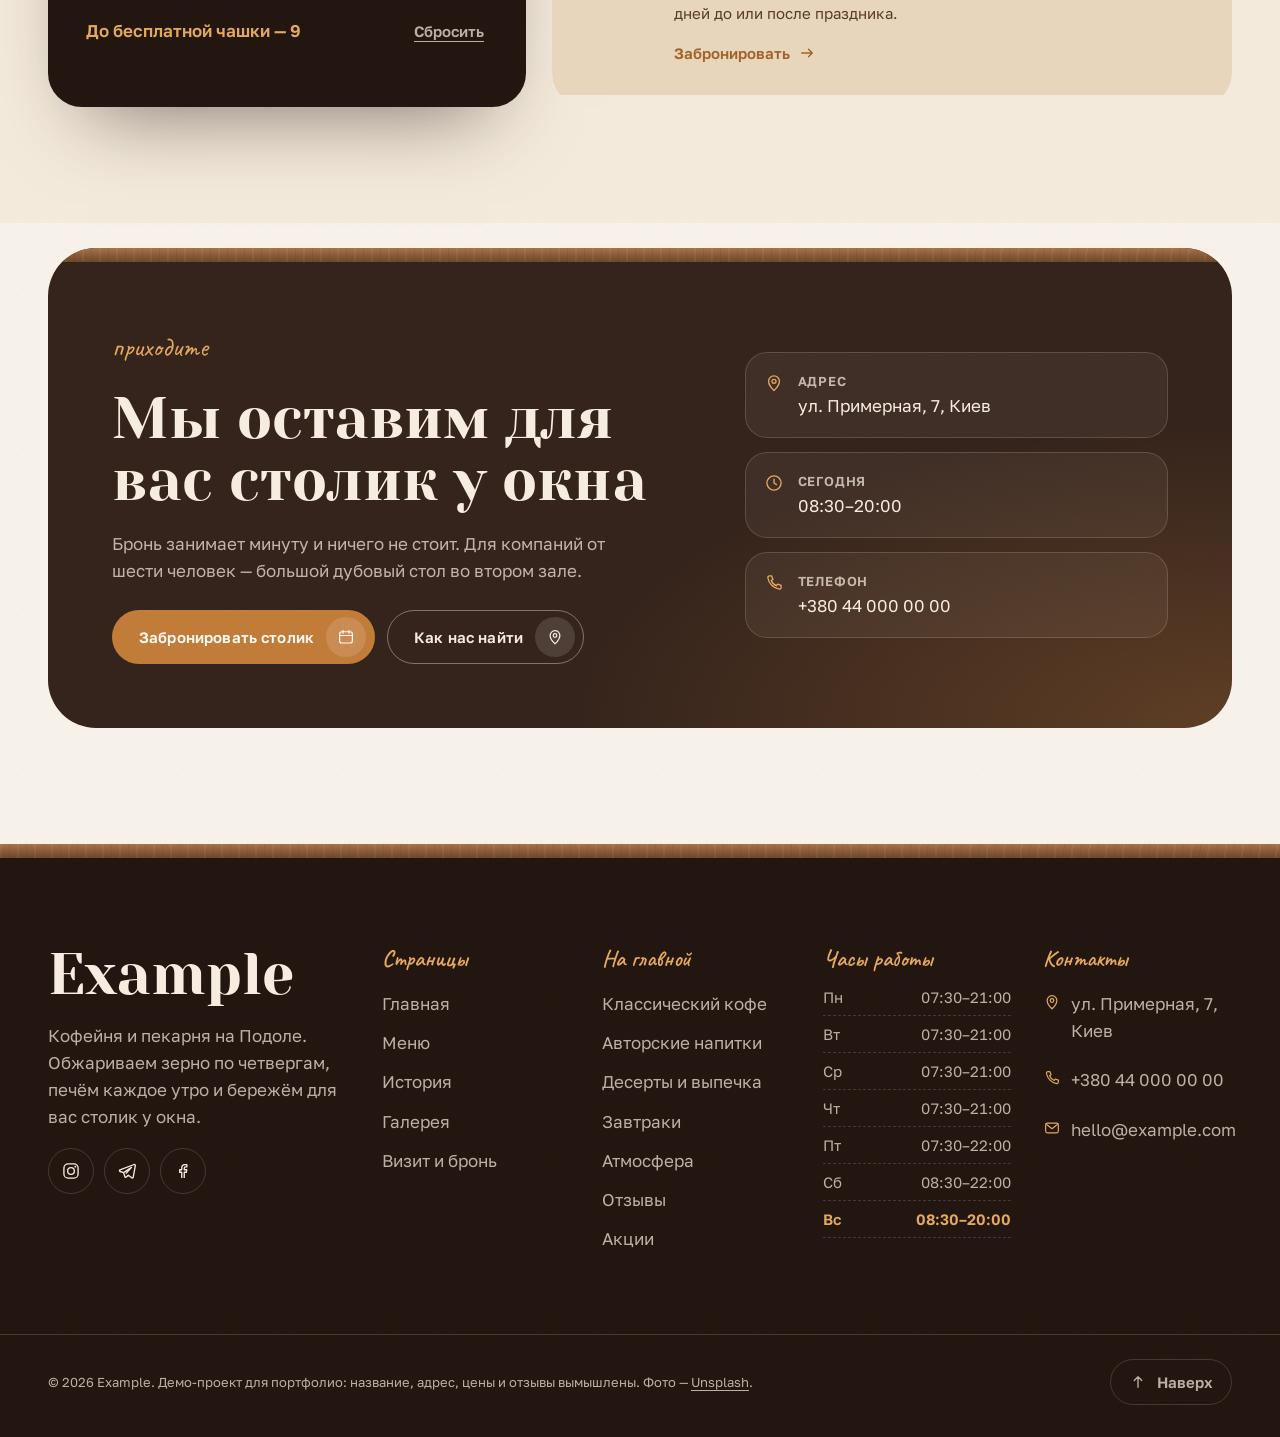
==== commit 5d898f47: "Атмосфера: точки на фото по реальным местам; карта гостя: значок подарка Co-Authored-By: Claude Opus" ====
--- a/index.html
+++ b/index.html
@@ -431,14 +431,14 @@
 </div>
     <div class="atmo__frame img-reveal" data-hotspots data-reveal>
       <img src="https://images.unsplash.com/photo-1521017432531-fbd92d768814?auto=format&amp;fit=crop&amp;w=1600&amp;h=900&amp;q=72" srcset="https://images.unsplash.com/photo-1521017432531-fbd92d768814?auto=format&amp;fit=crop&amp;w=640&amp;h=360&amp;q=72 640w, https://images.unsplash.com/photo-1521017432531-fbd92d768814?auto=format&amp;fit=crop&amp;w=1000&amp;h=562&amp;q=72 1000w, https://images.unsplash.com/photo-1521017432531-fbd92d768814?auto=format&amp;fit=crop&amp;w=1600&amp;h=900&amp;q=72 1600w" sizes="(max-width: 1320px) 94vw, 1240px" width="1600" height="900" alt="Интерьер кофейни Example: столы, лампы и большие окна" loading="lazy" decoding="async">
-<button type="button" class="hotspot" style="--x:16%;--y:62%" aria-pressed="true" data-spot="0" data-title="Столы у окна" data-text="Четыре столика на двоих вдоль витрины. Лучшее место, чтобы смотреть на Подол и не торопиться."><span class="visually-hidden">Столы у окна</span></button>
-<button type="button" class="hotspot" style="--x:47%;--y:38%" aria-pressed="false" data-spot="1" data-title="Свет и потолки" data-text="Высокие потолки бывшей мастерской и тёплые лампы — днём здесь светло, вечером уютно."><span class="visually-hidden">Свет и потолки</span></button>
-<button type="button" class="hotspot" style="--x:62%;--y:70%" aria-pressed="false" data-spot="2" data-title="Общий стол" data-text="Длинный дубовый стол для компаний и тех, кто пришёл поработать с ноутбуком."><span class="visually-hidden">Общий стол</span></button>
-<button type="button" class="hotspot" style="--x:86%;--y:52%" aria-pressed="false" data-spot="3" data-title="Барная стойка" data-text="Садитесь ближе к бару — бариста расскажет про зерно недели и даст попробовать фильтр."><span class="visually-hidden">Барная стойка</span></button>
+<button type="button" class="hotspot" style="--x:13%;--y:58%" aria-pressed="true" data-spot="0" data-title="Столы у окна" data-text="Столики на двоих вдоль больших окон. Лучшее место, чтобы смотреть на Подол и не торопиться."><span class="visually-hidden">Столы у окна</span></button>
+<button type="button" class="hotspot" style="--x:38%;--y:30%" aria-pressed="false" data-spot="1" data-title="Бар и меню на доске" data-text="Меловая доска с зерном недели, витрина с выпечкой и бариста, которые всегда рады рассказать, что сегодня в воронке."><span class="visually-hidden">Бар и меню на доске</span></button>
+<button type="button" class="hotspot" style="--x:62%;--y:66%" aria-pressed="false" data-spot="2" data-title="Общий стол" data-text="Длинный дубовый стол для компаний и тех, кто пришёл поработать с ноутбуком."><span class="visually-hidden">Общий стол</span></button>
+<button type="button" class="hotspot" style="--x:88%;--y:30%" aria-pressed="false" data-spot="3" data-title="Полки и тёплый свет" data-text="Полки с зерном, книгами и керамикой, а под ними — уютные столы под низкими лампами."><span class="visually-hidden">Полки и тёплый свет</span></button>
       <div class="atmo__card" aria-live="polite">
         <p class="atmo__card-kicker" data-spot-count>01 / 04</p>
         <h3 class="atmo__card-title" data-spot-title>Столы у окна</h3>
-        <p class="atmo__card-text" data-spot-text>Четыре столика на двоих вдоль витрины. Лучшее место, чтобы смотреть на Подол и не торопиться.</p>
+        <p class="atmo__card-text" data-spot-text>Столики на двоих вдоль больших окон. Лучшее место, чтобы смотреть на Подол и не торопиться.</p>
       </div>
     </div>
     <div class="atmo__moods">
@@ -533,7 +533,7 @@
 <li><button type="button" class="stamp" aria-pressed="false" data-stamp="6" aria-label="Чашка 7"><svg class="icon" aria-hidden="true" focusable="false"><use href="#i-cup"></use></svg></button></li>
 <li><button type="button" class="stamp" aria-pressed="false" data-stamp="7" aria-label="Чашка 8"><svg class="icon" aria-hidden="true" focusable="false"><use href="#i-cup"></use></svg></button></li>
 <li><button type="button" class="stamp" aria-pressed="false" data-stamp="8" aria-label="Чашка 9"><svg class="icon" aria-hidden="true" focusable="false"><use href="#i-cup"></use></svg></button></li>
-          <li><span class="stamp stamp--gift" data-stamp-gift><svg class="icon" aria-hidden="true" focusable="false"><use href="#i-gift"></use></svg><span>в&nbsp;подарок</span></span></li>
+          <li><span class="stamp stamp--gift" data-stamp-gift title="10-я чашка в подарок"><svg class="icon" aria-hidden="true" focusable="false"><use href="#i-gift"></use></svg><span class="visually-hidden">10-я чашка в подарок</span></span></li>
         </ol>
         <div class="stampcard__bottom">
           <p class="stampcard__status" data-stamp-status aria-live="polite">До бесплатной чашки — 9</p>
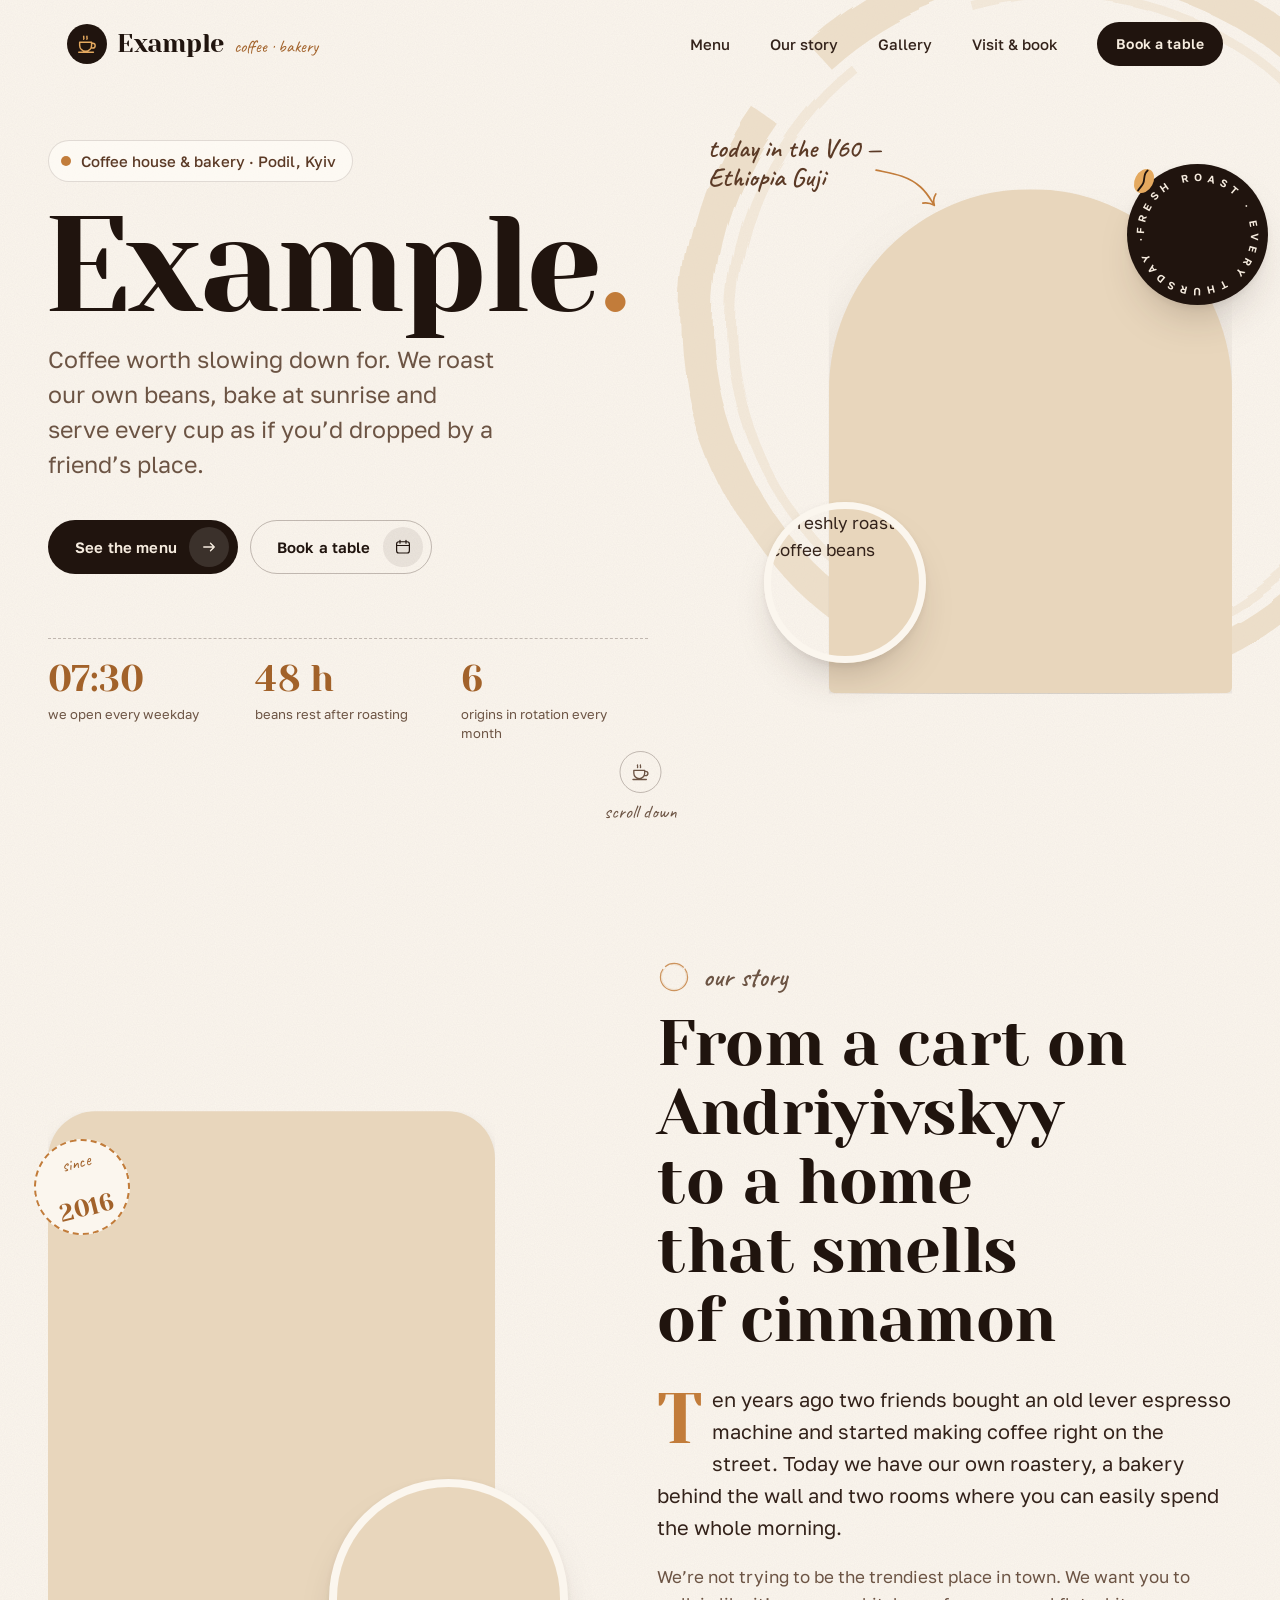
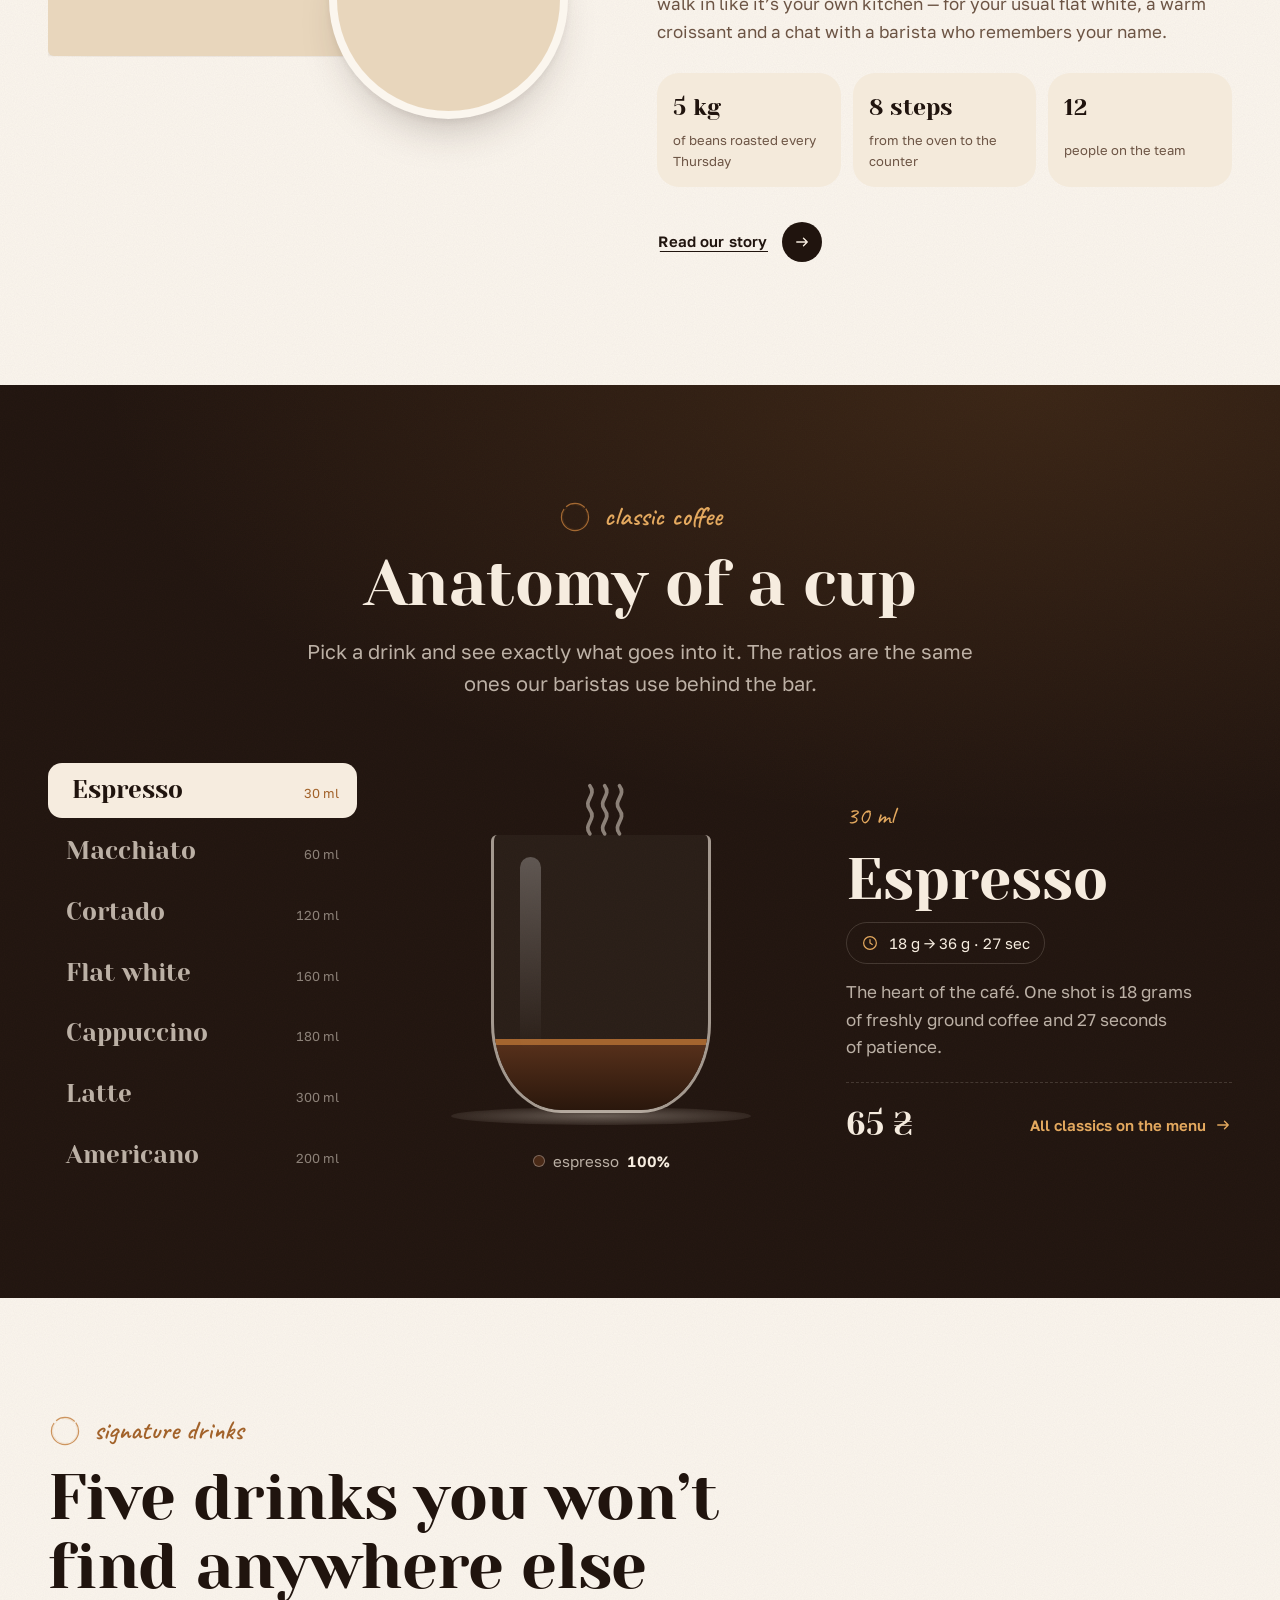
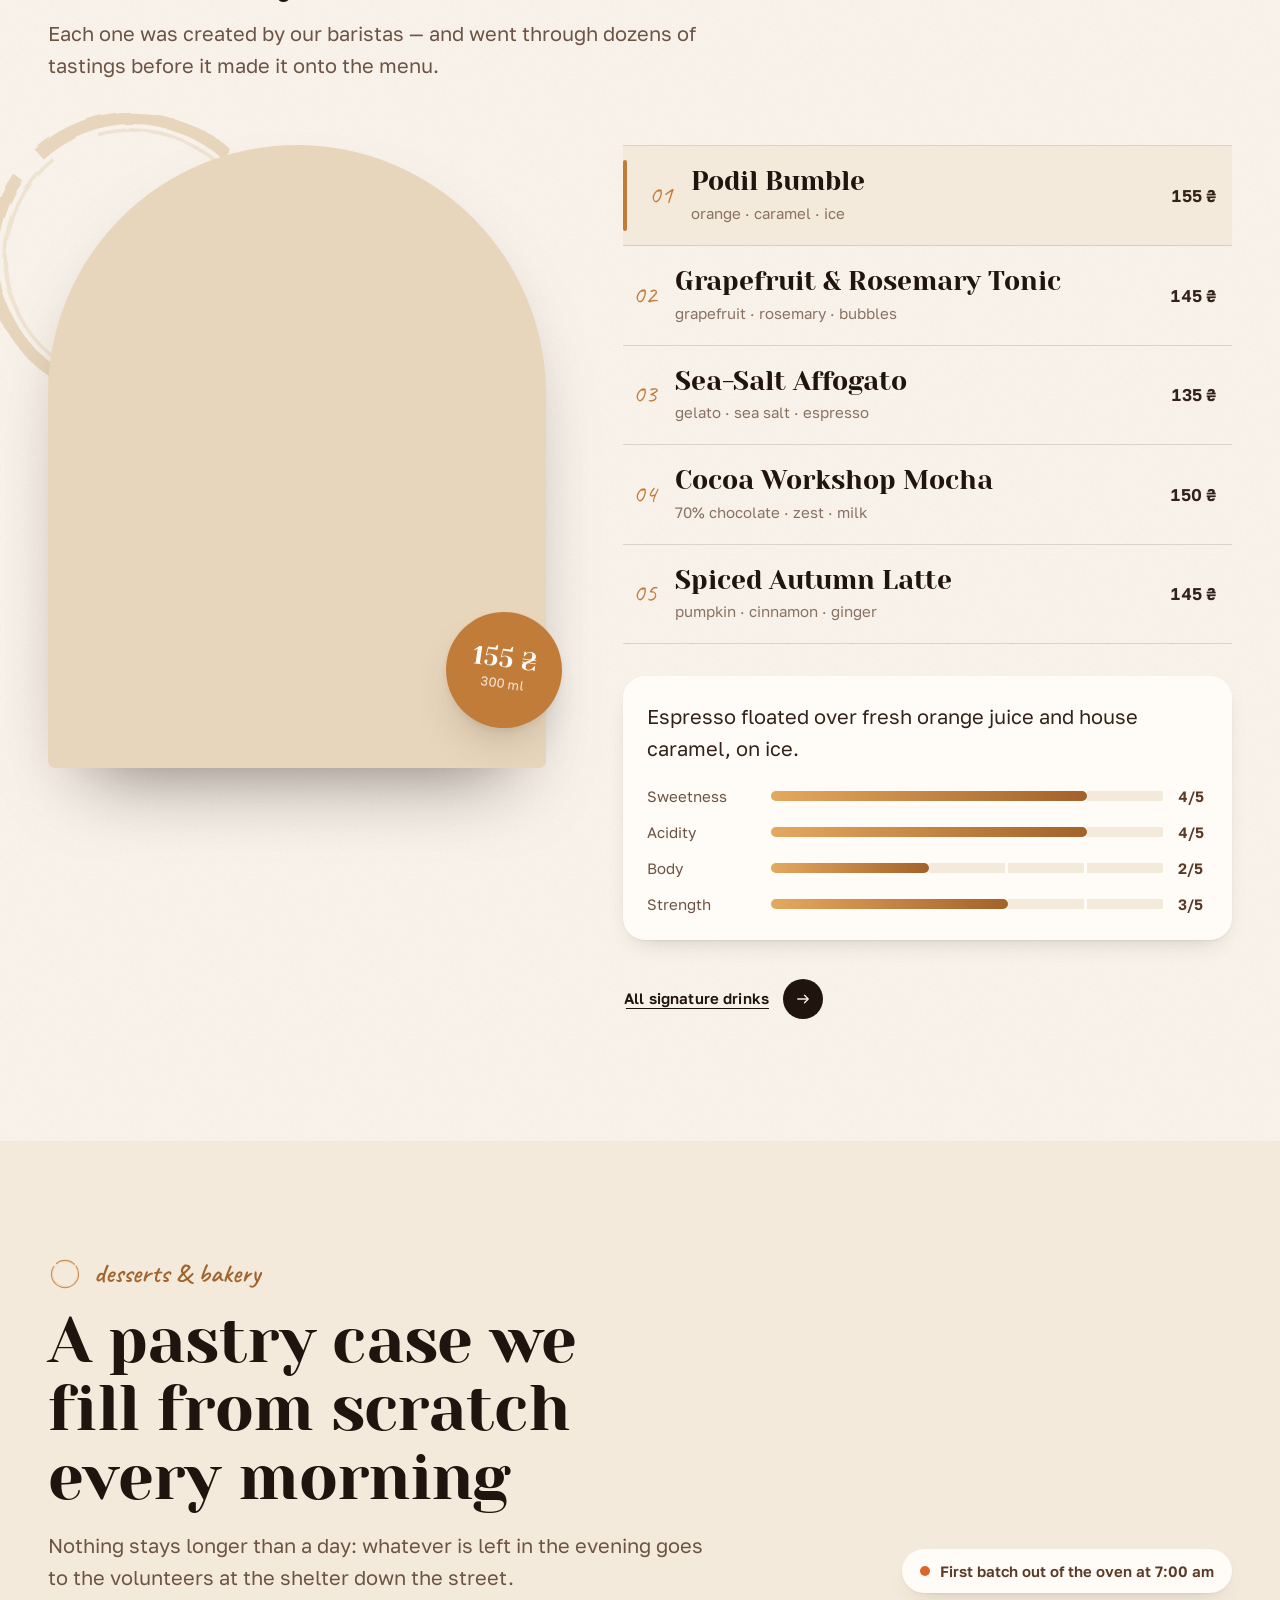
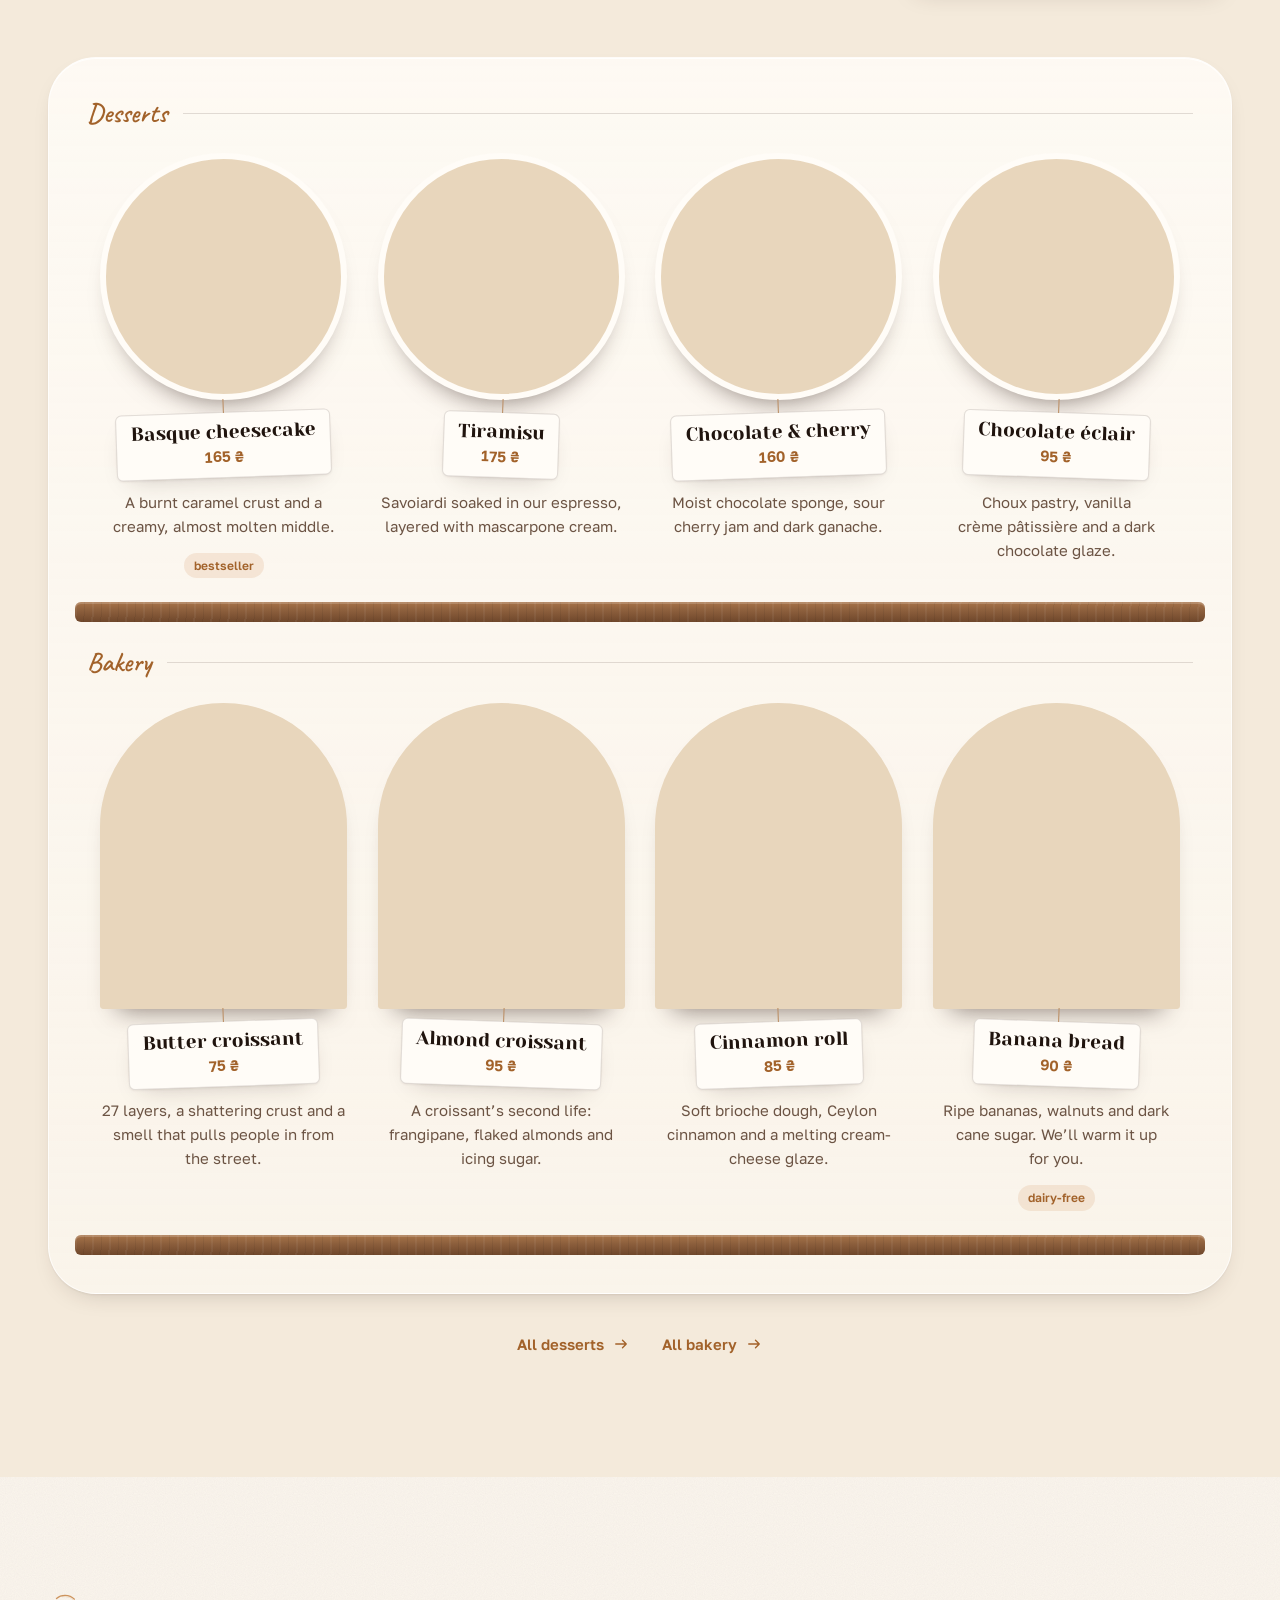
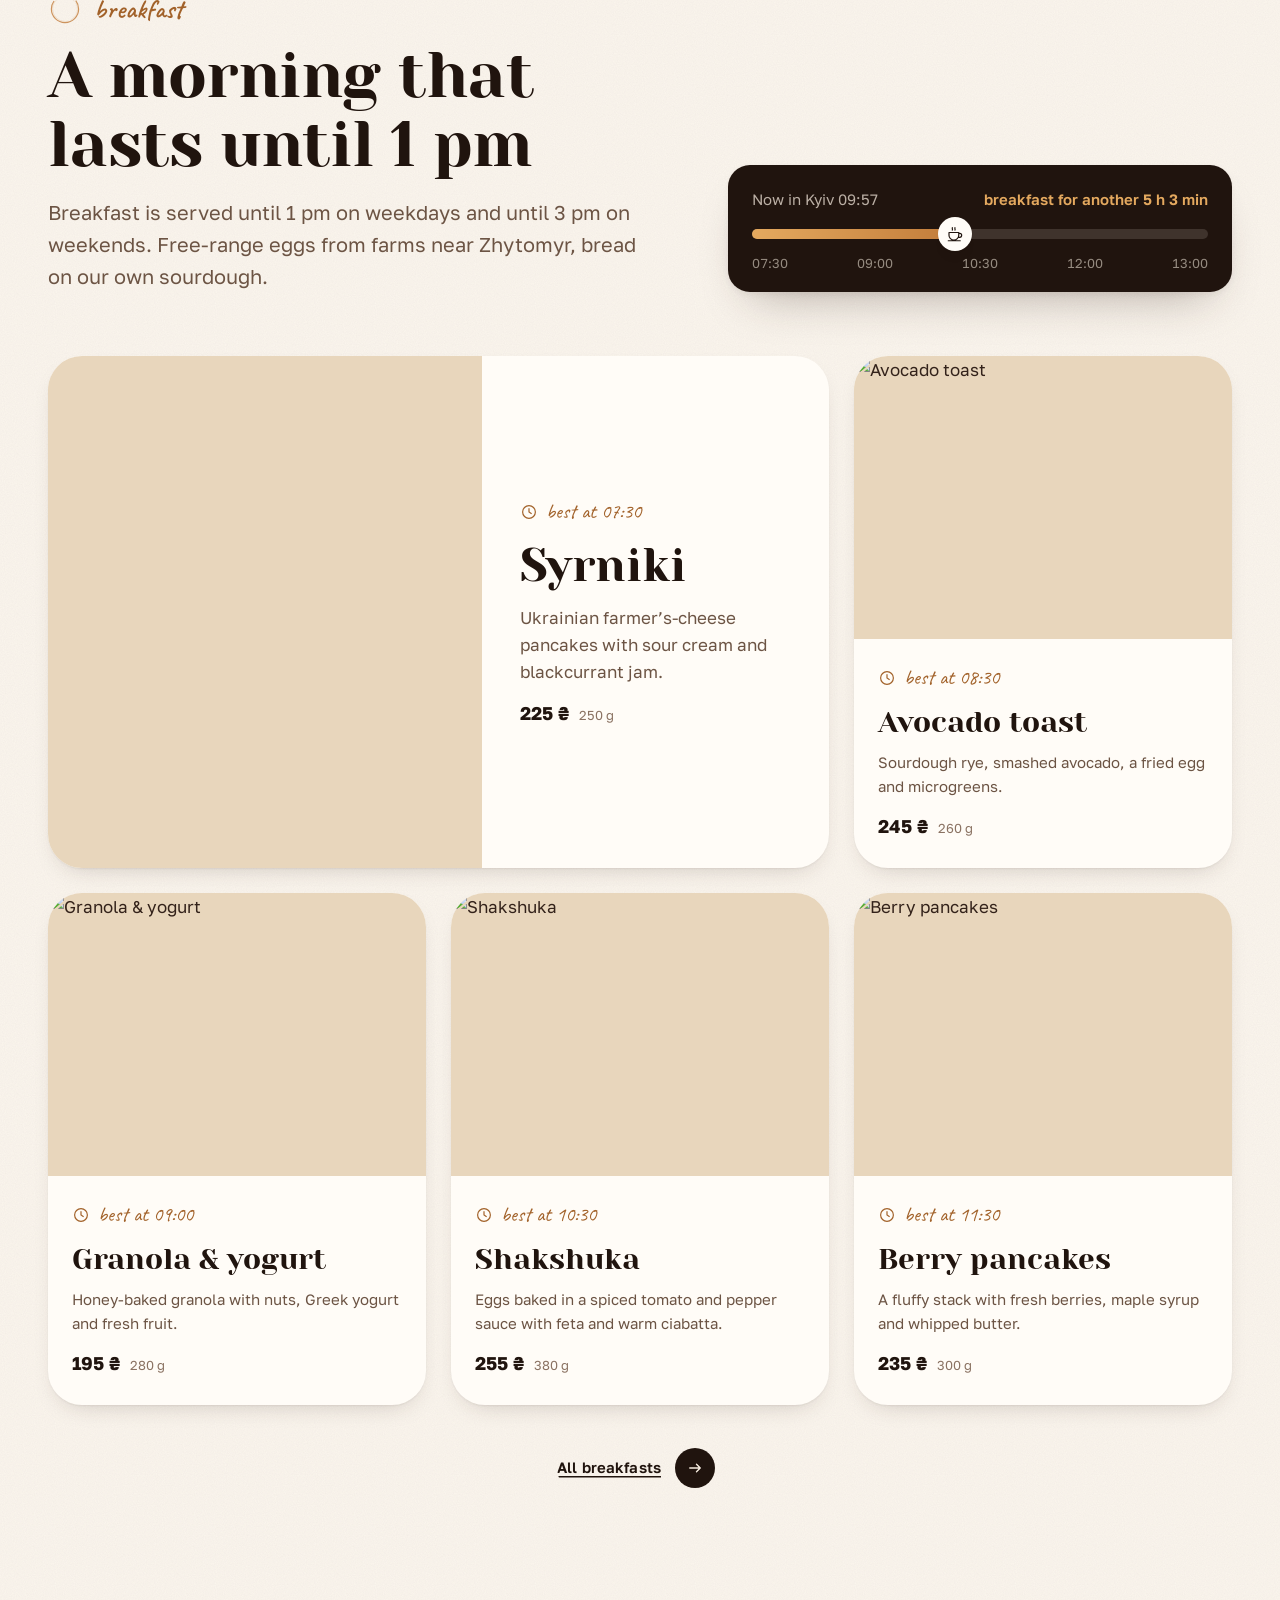
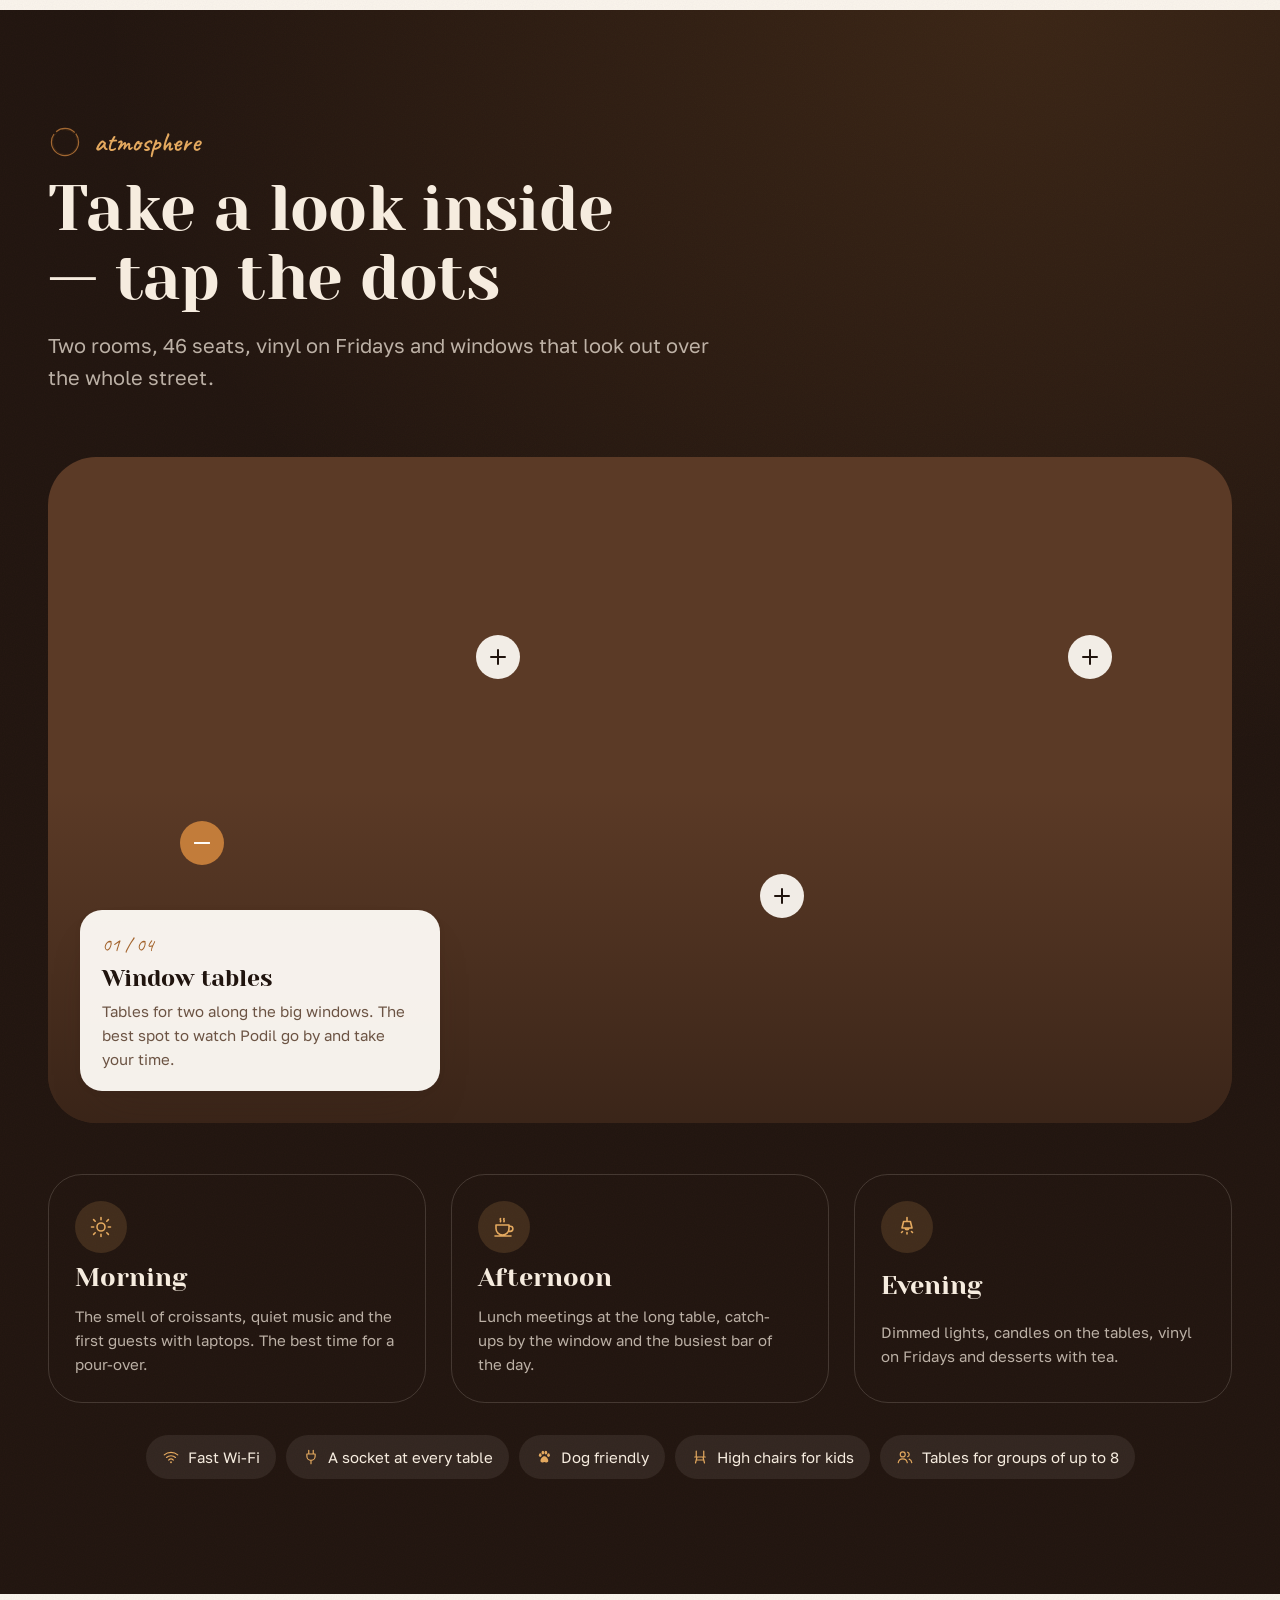
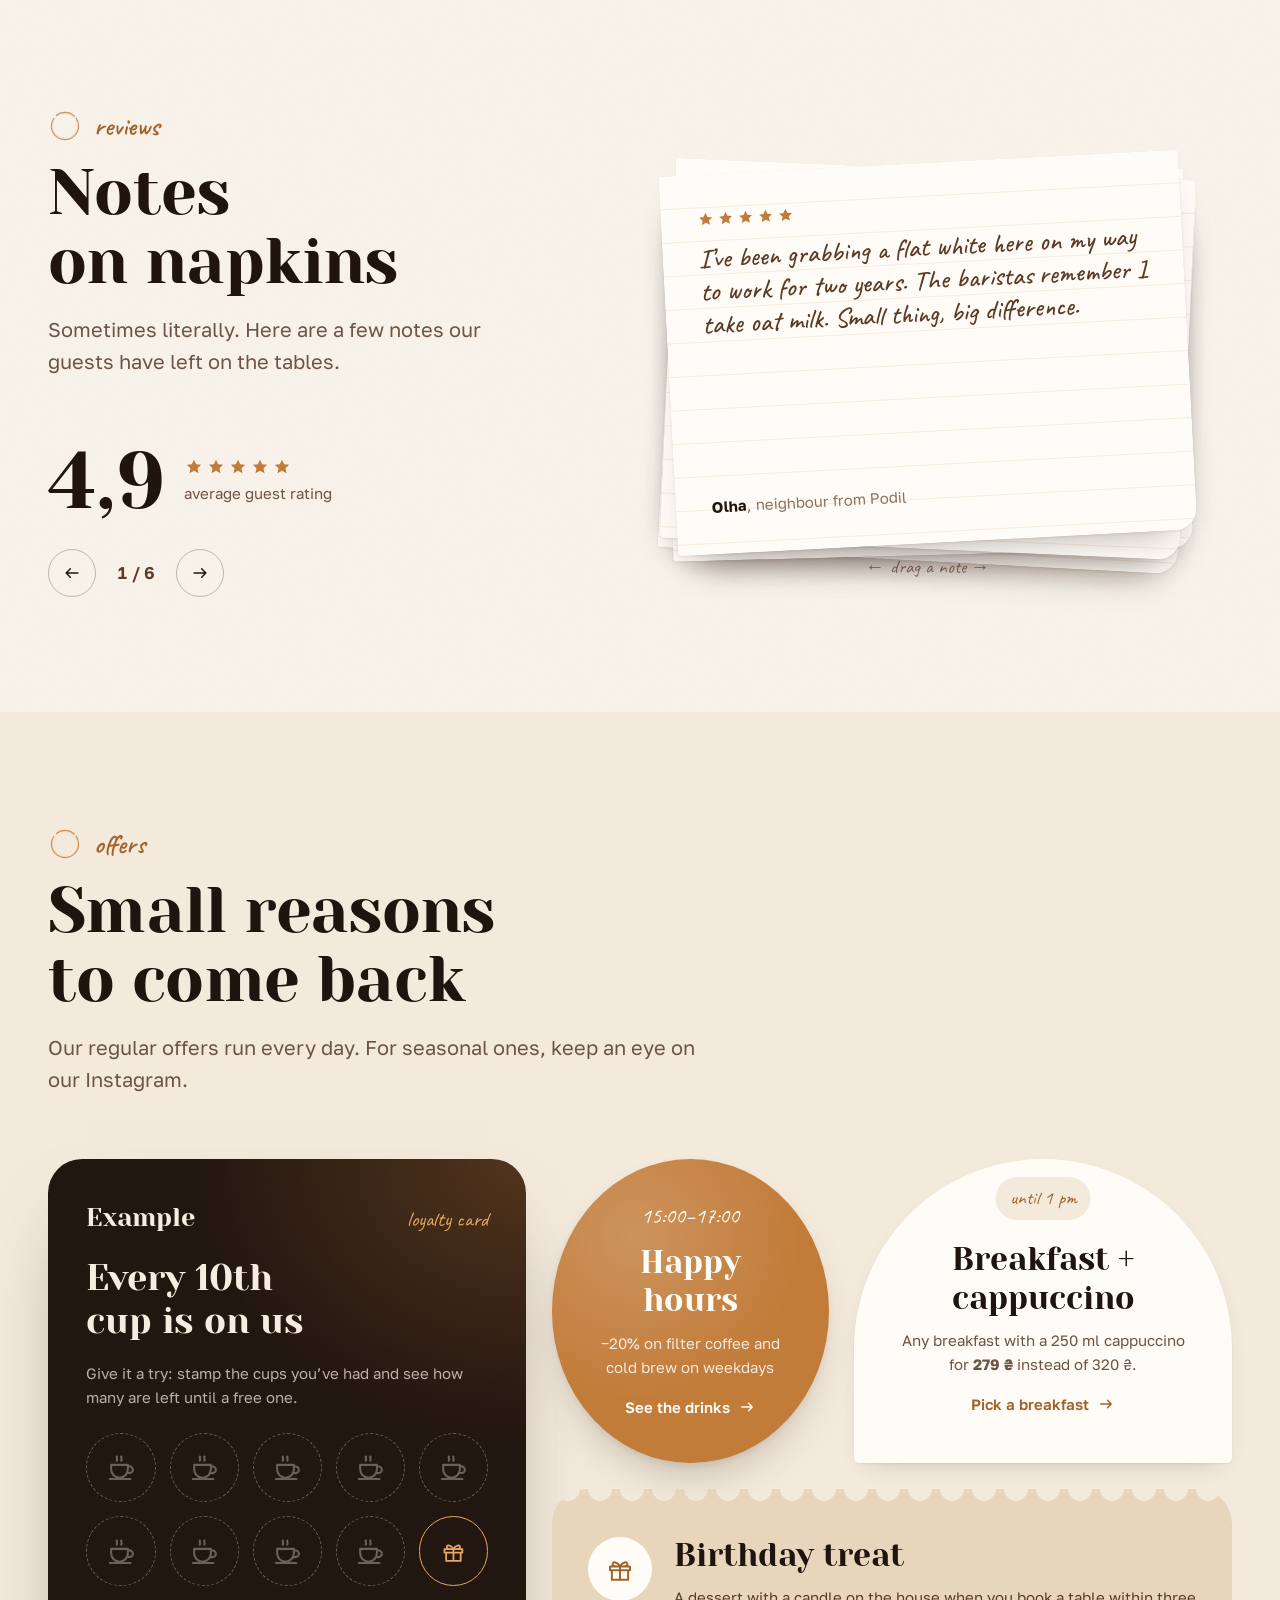
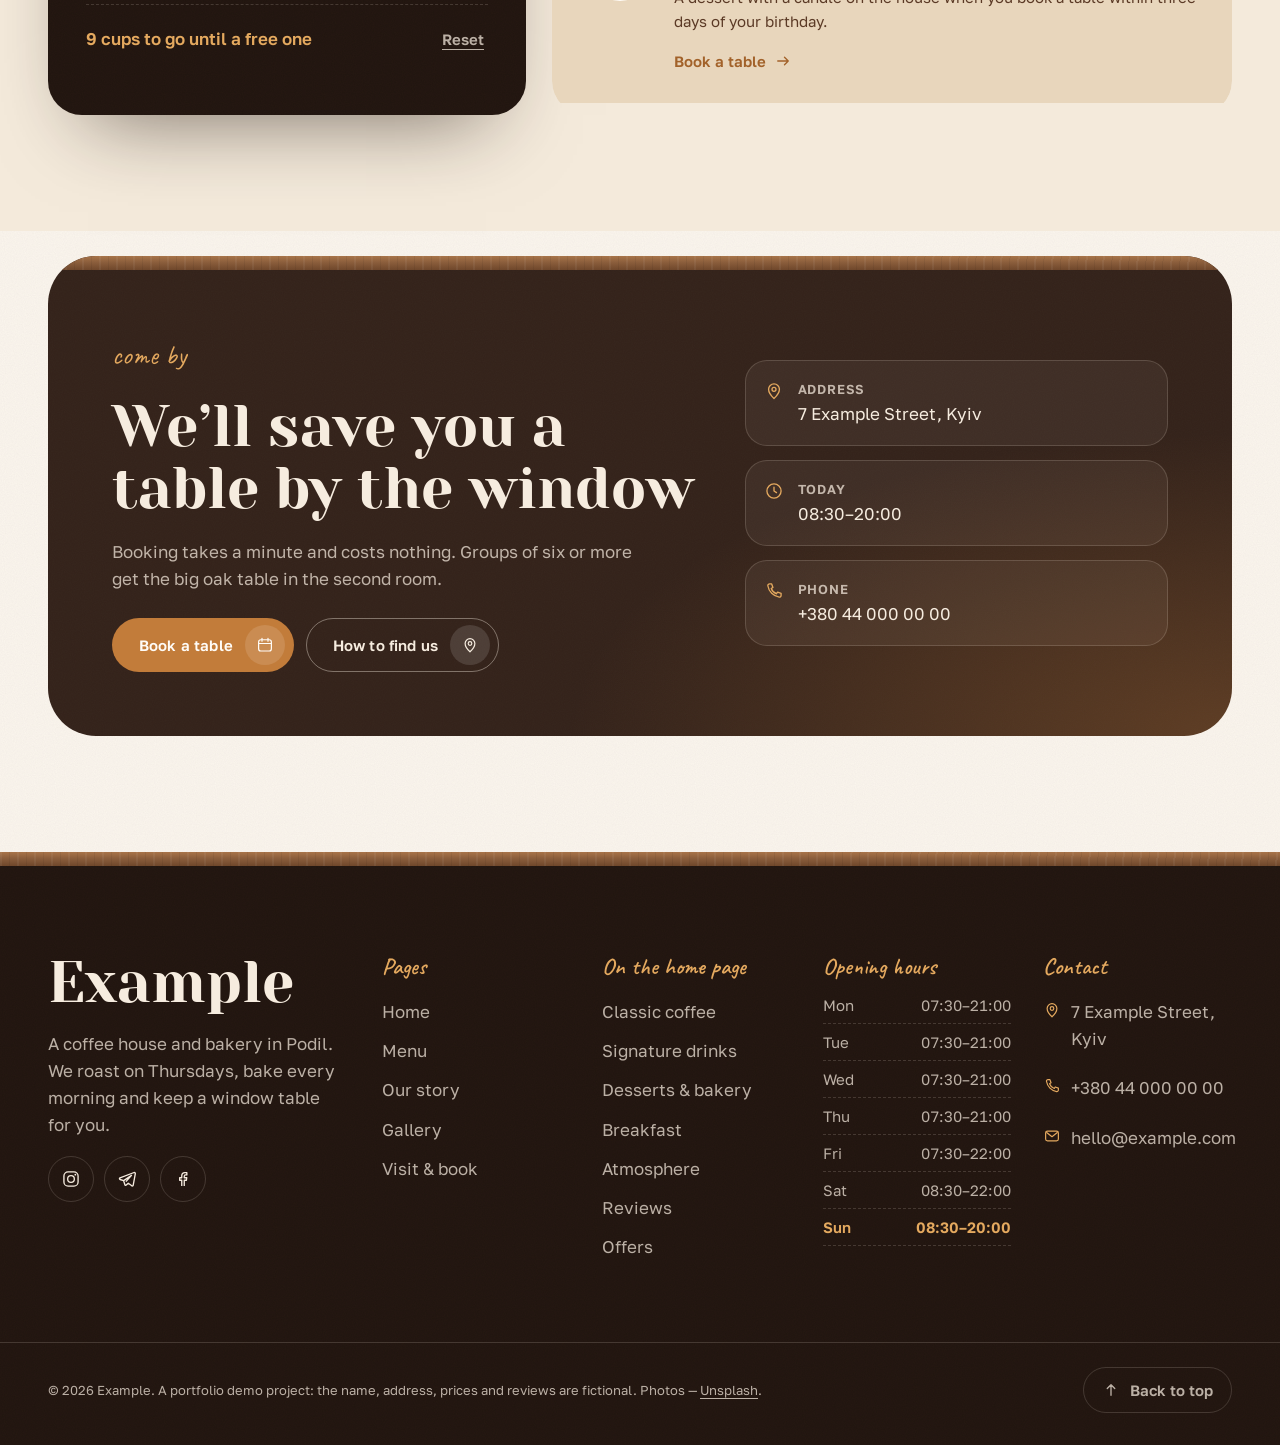
==== commit 54989d3e: "Translate the whole site to English Content, interface, accessibility labels, booking messages, SEO " ====
--- a/index.html
+++ b/index.html
@@ -1,17 +1,17 @@
 <!doctype html>
-<html lang="ru">
+<html lang="en">
 <head>
 <meta charset="utf-8">
 <meta name="viewport" content="width=device-width, initial-scale=1, viewport-fit=cover">
-<title>Example — кофейня и пекарня на Подоле, Киев</title>
-<meta name="description" content="Example — кофейня с собственной обжаркой и пекарней на Подоле. Авторские напитки, завтраки до 13:00, свежая выпечка и бронирование столиков онлайн.">
+<title>Example — coffee house &amp; bakery in Podil, Kyiv</title>
+<meta name="description" content="Example is a coffee house with its own roastery and bakery in Podil, Kyiv. Signature drinks, breakfast until 1 pm, fresh pastries and online table booking.">
 <link rel="canonical" href="https://timur-alt2008.github.io/ProCoffee-For-Example-For-my-Portfolio/">
 <meta name="theme-color" content="#F7EFE3">
 <meta property="og:type" content="website">
-<meta property="og:locale" content="ru_UA">
-<meta property="og:site_name" content="Example — кофейня и пекарня">
-<meta property="og:title" content="Example — кофейня и пекарня на Подоле, Киев">
-<meta property="og:description" content="Example — кофейня с собственной обжаркой и пекарней на Подоле. Авторские напитки, завтраки до 13:00, свежая выпечка и бронирование столиков онлайн.">
+<meta property="og:locale" content="en_US">
+<meta property="og:site_name" content="Example — coffee &amp; bakery">
+<meta property="og:title" content="Example — coffee house &amp; bakery in Podil, Kyiv">
+<meta property="og:description" content="Example is a coffee house with its own roastery and bakery in Podil, Kyiv. Signature drinks, breakfast until 1 pm, fresh pastries and online table booking.">
 <meta property="og:url" content="https://timur-alt2008.github.io/ProCoffee-For-Example-For-my-Portfolio/">
 <meta property="og:image" content="https://images.unsplash.com/photo-1532713107108-dfb5d8d2fc42?auto=format&amp;fit=crop&amp;w=1200&amp;h=630&amp;q=75">
 <meta name="twitter:card" content="summary_large_image">
@@ -21,14 +21,14 @@
 <link rel="preconnect" href="https://fonts.googleapis.com">
 <link rel="preconnect" href="https://fonts.gstatic.com" crossorigin>
 <link rel="stylesheet" href="https://fonts.googleapis.com/css2?family=Caveat:wght@500;600&amp;family=Golos+Text:wght@400;500;600;700&amp;family=Yeseva+One&amp;display=swap">
-<link rel="stylesheet" href="assets/css/tokens.css?v=1.0.1">
-<link rel="stylesheet" href="assets/css/base.css?v=1.0.1">
-<link rel="stylesheet" href="assets/css/components.css?v=1.0.1">
-<link rel="stylesheet" href="assets/css/sections.css?v=1.0.1">
-<script type="application/ld+json">{"@context": "https://schema.org", "@type": "CafeOrCoffeeShop", "name": "Example", "description": "Кофейня и пекарня на Подоле: своя обжарка, авторские напитки, завтраки и свежая выпечка.", "url": "https://timur-alt2008.github.io/ProCoffee-For-Example-For-my-Portfolio/", "image": "https://images.unsplash.com/photo-1532713107108-dfb5d8d2fc42?auto=format&fit=crop&w=1200&h=630&q=75", "telephone": "+380 44 000 00 00", "email": "hello@example.com", "servesCuisine": ["Кофе", "Выпечка", "Завтраки"], "priceRange": "₴₴", "acceptsReservations": true, "hasMenu": "https://timur-alt2008.github.io/ProCoffee-For-Example-For-my-Portfolio/menu.html", "address": {"@type": "PostalAddress", "streetAddress": "ул. Примерная, 7", "addressLocality": "Киев", "addressCountry": "UA"}, "openingHoursSpecification": [{"@type": "OpeningHoursSpecification", "dayOfWeek": ["Monday", "Tuesday", "Wednesday", "Thursday"], "opens": "07:30", "closes": "21:00"}, {"@type": "OpeningHoursSpecification", "dayOfWeek": "Friday", "opens": "07:30", "closes": "22:00"}, {"@type": "OpeningHoursSpecification", "dayOfWeek": "Saturday", "opens": "08:30", "closes": "22:00"}, {"@type": "OpeningHoursSpecification", "dayOfWeek": "Sunday", "opens": "08:30", "closes": "20:00"}]}</script>
+<link rel="stylesheet" href="assets/css/tokens.css?v=1.1.0">
+<link rel="stylesheet" href="assets/css/base.css?v=1.1.0">
+<link rel="stylesheet" href="assets/css/components.css?v=1.1.0">
+<link rel="stylesheet" href="assets/css/sections.css?v=1.1.0">
+<script type="application/ld+json">{"@context": "https://schema.org", "@type": "CafeOrCoffeeShop", "name": "Example", "description": "A coffee house and bakery in Podil, Kyiv: in-house roasting, signature drinks, breakfast and fresh pastries.", "url": "https://timur-alt2008.github.io/ProCoffee-For-Example-For-my-Portfolio/", "image": "https://images.unsplash.com/photo-1532713107108-dfb5d8d2fc42?auto=format&fit=crop&w=1200&h=630&q=75", "telephone": "+380 44 000 00 00", "email": "hello@example.com", "servesCuisine": ["Coffee", "Bakery", "Breakfast"], "priceRange": "₴₴", "acceptsReservations": true, "hasMenu": "https://timur-alt2008.github.io/ProCoffee-For-Example-For-my-Portfolio/menu.html", "address": {"@type": "PostalAddress", "streetAddress": "7 Example Street", "addressLocality": "Kyiv", "addressCountry": "UA"}, "openingHoursSpecification": [{"@type": "OpeningHoursSpecification", "dayOfWeek": ["Monday", "Tuesday", "Wednesday", "Thursday"], "opens": "07:30", "closes": "21:00"}, {"@type": "OpeningHoursSpecification", "dayOfWeek": "Friday", "opens": "07:30", "closes": "22:00"}, {"@type": "OpeningHoursSpecification", "dayOfWeek": "Saturday", "opens": "08:30", "closes": "22:00"}, {"@type": "OpeningHoursSpecification", "dayOfWeek": "Sunday", "opens": "08:30", "closes": "20:00"}]}</script>
 </head>
 <body class="page-home">
-<a class="skip-link" href="#main">Перейти к содержанию</a>
+<a class="skip-link" href="#main">Skip to content</a>
 <svg width="0" height="0" style="position:absolute" aria-hidden="true" focusable="false">
 <defs>
 <filter id="rough" x="-10%" y="-10%" width="120%" height="120%"><feTurbulence type="fractalNoise" baseFrequency="0.035" numOctaves="2" seed="7"/><feDisplacementMap in="SourceGraphic" scale="6"/></filter>
@@ -68,24 +68,24 @@
 </svg>
 <header class="site-header" data-header>
   <div class="site-header__bar">
-    <a class="brand" href="index.html" aria-label="Example — на главную">
+    <a class="brand" href="index.html" aria-label="Example — home">
       <span class="brand__mark"><svg class="icon" aria-hidden="true" focusable="false"><use href="#i-cup"></use></svg></span>
       <span class="brand__word">Example</span>
-      <span class="brand__sub">кофе · пекарня</span>
+      <span class="brand__sub">coffee · bakery</span>
     </a>
-    <nav class="site-nav" aria-label="Основная навигация">
+    <nav class="site-nav" aria-label="Main navigation">
       <ul>
-<li><a href="menu.html">Меню</a></li>
-<li><a href="story.html">История</a></li>
-<li><a href="gallery.html">Галерея</a></li>
-<li><a href="visit.html">Визит и бронь</a></li>
+<li><a href="menu.html">Menu</a></li>
+<li><a href="story.html">Our story</a></li>
+<li><a href="gallery.html">Gallery</a></li>
+<li><a href="visit.html">Visit & book</a></li>
       </ul>
     </nav>
     <div class="site-header__actions">
       <a class="site-header__phone" href="tel:+380440000000"><svg class="icon" aria-hidden="true" focusable="false"><use href="#i-phone"></use></svg><span>+380 44 000 00 00</span></a>
-      <a class="btn btn--espresso btn--sm site-header__book" href="visit.html#booking"><span class="btn__label">Забронировать</span></a>
+      <a class="btn btn--espresso btn--sm site-header__book" href="visit.html#booking"><span class="btn__label">Book a table</span></a>
       <button class="nav-toggle" type="button" aria-expanded="false" aria-controls="site-menu" data-nav-toggle>
-        <span class="visually-hidden" data-nav-label>Открыть меню</span>
+        <span class="visually-hidden" data-nav-label>Open menu</span>
         <span class="nav-toggle__icon" aria-hidden="true"><i></i><i></i><i></i></span>
       </button>
     </div>
@@ -93,28 +93,28 @@
 </header>
 <div class="overlay-menu" id="site-menu" data-overlay inert>
   <div class="overlay-menu__inner">
-    <nav aria-label="Мобильная навигация">
+    <nav aria-label="Mobile navigation">
       <ul class="overlay-nav">
-<li style="--i:0"><a href="index.html" aria-current="page"><span class="overlay-nav__num">01</span>Главная</a></li>
-<li style="--i:1"><a href="menu.html"><span class="overlay-nav__num">02</span>Меню</a></li>
-<li style="--i:2"><a href="story.html"><span class="overlay-nav__num">03</span>История</a></li>
-<li style="--i:3"><a href="gallery.html"><span class="overlay-nav__num">04</span>Галерея</a></li>
-<li style="--i:4"><a href="visit.html"><span class="overlay-nav__num">05</span>Визит и бронь</a></li>
+<li style="--i:0"><a href="index.html" aria-current="page"><span class="overlay-nav__num">01</span>Home</a></li>
+<li style="--i:1"><a href="menu.html"><span class="overlay-nav__num">02</span>Menu</a></li>
+<li style="--i:2"><a href="story.html"><span class="overlay-nav__num">03</span>Our story</a></li>
+<li style="--i:3"><a href="gallery.html"><span class="overlay-nav__num">04</span>Gallery</a></li>
+<li style="--i:4"><a href="visit.html"><span class="overlay-nav__num">05</span>Visit & book</a></li>
       </ul>
     </nav>
     <div class="overlay-menu__aside">
-      <p class="overlay-menu__hand">на главной</p>
+      <p class="overlay-menu__hand">on the home page</p>
       <ul class="overlay-sub">
-<li><a href="index.html#classic">Классический кофе</a></li>
-<li><a href="index.html#signature">Авторские напитки</a></li>
-<li><a href="index.html#bakery">Десерты и выпечка</a></li>
-<li><a href="index.html#breakfast">Завтраки</a></li>
-<li><a href="index.html#atmosphere">Атмосфера</a></li>
-<li><a href="index.html#reviews">Отзывы</a></li>
-<li><a href="index.html#offers">Акции</a></li>
-      </ul>
-      <a class="btn btn--caramel" href="visit.html#booking"><span class="btn__label">Забронировать столик</span><span class="btn__icon"><svg class="icon" aria-hidden="true" focusable="false"><use href="#i-arrow"></use></svg></span></a>
-      <p class="overlay-menu__meta"><svg class="icon" aria-hidden="true" focusable="false"><use href="#i-clock"></use></svg> Ежедневно с 07:30<br><svg class="icon" aria-hidden="true" focusable="false"><use href="#i-pin"></use></svg> ул. Примерная, 7, Киев</p>
+<li><a href="index.html#classic">Classic coffee</a></li>
+<li><a href="index.html#signature">Signature drinks</a></li>
+<li><a href="index.html#bakery">Desserts & bakery</a></li>
+<li><a href="index.html#breakfast">Breakfast</a></li>
+<li><a href="index.html#atmosphere">Atmosphere</a></li>
+<li><a href="index.html#reviews">Reviews</a></li>
+<li><a href="index.html#offers">Offers</a></li>
+      </ul>
+      <a class="btn btn--caramel" href="visit.html#booking"><span class="btn__label">Book a table</span><span class="btn__icon"><svg class="icon" aria-hidden="true" focusable="false"><use href="#i-arrow"></use></svg></span></a>
+      <p class="overlay-menu__meta"><svg class="icon" aria-hidden="true" focusable="false"><use href="#i-clock"></use></svg> Open daily from 7:30 am<br><svg class="icon" aria-hidden="true" focusable="false"><use href="#i-pin"></use></svg> 7 Example Street, Kyiv</p>
     </div>
   </div>
 </div>
@@ -123,79 +123,79 @@
   <svg class="hero__ring" aria-hidden="true"><use href="#i-ring"></use></svg>
   <div class="container hero__grid">
     <div class="hero__copy">
-      <p class="hero__kicker" data-reveal><span class="hero__kicker-dot" aria-hidden="true"></span>Кофейня и пекарня · Подол, Киев</p>
+      <p class="hero__kicker" data-reveal><span class="hero__kicker-dot" aria-hidden="true"></span>Coffee house &amp; bakery · Podil, Kyiv</p>
       <h1 class="hero__title" id="hero-title" data-reveal style="--d:1">Example<span class="hero__dot" aria-hidden="true">.</span></h1>
-      <p class="hero__lead" data-reveal style="--d:2">Кофе, ради которого хочется задержаться. Обжариваем зерно сами, печём на рассвете и подаём так, будто вы зашли в гости к друзьям.</p>
+      <p class="hero__lead" data-reveal style="--d:2">Coffee worth slowing down for. We roast our own beans, bake at sunrise and serve every cup as if you’d dropped by a friend’s place.</p>
       <div class="hero__actions" data-reveal style="--d:3">
-        <a class="btn btn--espresso" href="menu.html"><span class="btn__label">Смотреть меню</span><span class="btn__icon"><svg class="icon" aria-hidden="true" focusable="false"><use href="#i-arrow"></use></svg></span></a>
-        <a class="btn btn--cream" href="visit.html#booking"><span class="btn__label">Забронировать столик</span><span class="btn__icon"><svg class="icon" aria-hidden="true" focusable="false"><use href="#i-calendar"></use></svg></span></a>
+        <a class="btn btn--espresso" href="menu.html"><span class="btn__label">See the menu</span><span class="btn__icon"><svg class="icon" aria-hidden="true" focusable="false"><use href="#i-arrow"></use></svg></span></a>
+        <a class="btn btn--cream" href="visit.html#booking"><span class="btn__label">Book a table</span><span class="btn__icon"><svg class="icon" aria-hidden="true" focusable="false"><use href="#i-calendar"></use></svg></span></a>
       </div>
       <dl class="hero__facts" data-reveal style="--d:4">
-        <div><dt>07:30</dt><dd>открываемся каждый будний день</dd></div>
-        <div><dt>48&nbsp;ч</dt><dd>отдыхает зерно после обжарки</dd></div>
-        <div><dt>6</dt><dd>сортов в&nbsp;ротации каждый месяц</dd></div>
+        <div><dt>07:30</dt><dd>we open every weekday</dd></div>
+        <div><dt>48&nbsp;h</dt><dd>beans rest after roasting</dd></div>
+        <div><dt>6</dt><dd>origins in&nbsp;rotation every month</dd></div>
       </dl>
     </div>
     <div class="hero__media">
       <figure class="hero__arch img-reveal" data-reveal>
-        <img src="https://images.unsplash.com/photo-1532713107108-dfb5d8d2fc42?auto=format&amp;fit=crop&amp;w=720&amp;h=900&amp;q=72" srcset="https://images.unsplash.com/photo-1532713107108-dfb5d8d2fc42?auto=format&amp;fit=crop&amp;w=420&amp;h=525&amp;q=72 420w, https://images.unsplash.com/photo-1532713107108-dfb5d8d2fc42?auto=format&amp;fit=crop&amp;w=720&amp;h=900&amp;q=72 720w, https://images.unsplash.com/photo-1532713107108-dfb5d8d2fc42?auto=format&amp;fit=crop&amp;w=1000&amp;h=1250&amp;q=72 1000w" sizes="(max-width: 900px) 86vw, 520px" width="720" height="900" alt="Бариста наливает молоко в капучино и рисует латте-арт" fetchpriority="high" decoding="async">
+        <img src="https://images.unsplash.com/photo-1532713107108-dfb5d8d2fc42?auto=format&amp;fit=crop&amp;w=720&amp;h=900&amp;q=72" srcset="https://images.unsplash.com/photo-1532713107108-dfb5d8d2fc42?auto=format&amp;fit=crop&amp;w=420&amp;h=525&amp;q=72 420w, https://images.unsplash.com/photo-1532713107108-dfb5d8d2fc42?auto=format&amp;fit=crop&amp;w=720&amp;h=900&amp;q=72 720w, https://images.unsplash.com/photo-1532713107108-dfb5d8d2fc42?auto=format&amp;fit=crop&amp;w=1000&amp;h=1250&amp;q=72 1000w" sizes="(max-width: 900px) 86vw, 520px" width="720" height="900" alt="A barista pouring latte art into a cappuccino" fetchpriority="high" decoding="async">
       </figure>
       <div class="hero__coin" data-reveal style="--d:3">
-        <img src="https://images.unsplash.com/photo-1447933601403-0c6688de566e?auto=format&amp;fit=crop&amp;w=320&amp;h=320&amp;q=72" srcset="https://images.unsplash.com/photo-1447933601403-0c6688de566e?auto=format&amp;fit=crop&amp;w=240&amp;h=240&amp;q=72 240w, https://images.unsplash.com/photo-1447933601403-0c6688de566e?auto=format&amp;fit=crop&amp;w=320&amp;h=320&amp;q=72 320w, https://images.unsplash.com/photo-1447933601403-0c6688de566e?auto=format&amp;fit=crop&amp;w=480&amp;h=480&amp;q=72 480w" sizes="(max-width: 900px) 34vw, 200px" width="320" height="320" alt="Свежеобжаренные кофейные зёрна" loading="lazy" decoding="async">
+        <img src="https://images.unsplash.com/photo-1447933601403-0c6688de566e?auto=format&amp;fit=crop&amp;w=320&amp;h=320&amp;q=72" srcset="https://images.unsplash.com/photo-1447933601403-0c6688de566e?auto=format&amp;fit=crop&amp;w=240&amp;h=240&amp;q=72 240w, https://images.unsplash.com/photo-1447933601403-0c6688de566e?auto=format&amp;fit=crop&amp;w=320&amp;h=320&amp;q=72 320w, https://images.unsplash.com/photo-1447933601403-0c6688de566e?auto=format&amp;fit=crop&amp;w=480&amp;h=480&amp;q=72 480w" sizes="(max-width: 900px) 34vw, 200px" width="320" height="320" alt="Freshly roasted coffee beans" loading="lazy" decoding="async">
       </div>
       <div class="hero__badge" aria-hidden="true">
-        <svg viewBox="0 0 200 200"><defs><path id="badge-path" d="M100,100 m-76,0 a76,76 0 1,1 152,0 a76,76 0 1,1 -152,0"/></defs><text><textPath href="#badge-path" textLength="472" lengthAdjust="spacing">свежая обжарка · каждый четверг · </textPath></text></svg>
+        <svg viewBox="0 0 200 200"><defs><path id="badge-path" d="M100,100 m-76,0 a76,76 0 1,1 152,0 a76,76 0 1,1 -152,0"/></defs><text><textPath href="#badge-path" textLength="472" lengthAdjust="spacing">fresh roast · every thursday · </textPath></text></svg>
         <span class="hero__badge-bean"><svg class="icon" aria-hidden="true" focusable="false"><use href="#i-bean"></use></svg></span>
       </div>
-      <p class="hand-note hero__note" data-reveal style="--d:5">сегодня в воронке —<br>Эфиопия Гуджи<svg class="hand-note__arrow" aria-hidden="true"><use href="#i-scribble"></use></svg></p>
-    </div>
-  </div>
-  <a class="hero__scroll" href="#story-teaser"><span class="hero__scroll-cup"><svg class="icon" aria-hidden="true" focusable="false"><use href="#i-cup"></use></svg></span><span>листайте</span></a>
+      <p class="hand-note hero__note" data-reveal style="--d:5">today in the V60 —<br>Ethiopia Guji<svg class="hand-note__arrow" aria-hidden="true"><use href="#i-scribble"></use></svg></p>
+    </div>
+  </div>
+  <a class="hero__scroll" href="#story-teaser"><span class="hero__scroll-cup"><svg class="icon" aria-hidden="true" focusable="false"><use href="#i-cup"></use></svg></span><span>scroll down</span></a>
 </section>
 <section class="teaser section" id="story-teaser" aria-labelledby="teaser-title">
   <div class="container teaser__grid">
     <div class="teaser__media">
       <figure class="teaser__photo teaser__photo--a img-reveal" data-reveal>
-        <img src="https://images.unsplash.com/photo-1565650839149-2c48a094196c?auto=format&amp;fit=crop&amp;w=640&amp;h=780&amp;q=72" srcset="https://images.unsplash.com/photo-1565650839149-2c48a094196c?auto=format&amp;fit=crop&amp;w=400&amp;h=488&amp;q=72 400w, https://images.unsplash.com/photo-1565650839149-2c48a094196c?auto=format&amp;fit=crop&amp;w=640&amp;h=780&amp;q=72 640w, https://images.unsplash.com/photo-1565650839149-2c48a094196c?auto=format&amp;fit=crop&amp;w=900&amp;h=1097&amp;q=72 900w" sizes="(max-width: 900px) 78vw, 440px" width="640" height="780" alt="Зал кофейни: круглые деревянные столы и кожаный диван" loading="lazy" decoding="async">
+        <img src="https://images.unsplash.com/photo-1565650839149-2c48a094196c?auto=format&amp;fit=crop&amp;w=640&amp;h=780&amp;q=72" srcset="https://images.unsplash.com/photo-1565650839149-2c48a094196c?auto=format&amp;fit=crop&amp;w=400&amp;h=488&amp;q=72 400w, https://images.unsplash.com/photo-1565650839149-2c48a094196c?auto=format&amp;fit=crop&amp;w=640&amp;h=780&amp;q=72 640w, https://images.unsplash.com/photo-1565650839149-2c48a094196c?auto=format&amp;fit=crop&amp;w=900&amp;h=1097&amp;q=72 900w" sizes="(max-width: 900px) 78vw, 440px" width="640" height="780" alt="The café room: round wooden tables and a leather banquette" loading="lazy" decoding="async">
       </figure>
       <figure class="teaser__photo teaser__photo--b" data-reveal style="--d:2">
-        <img src="https://images.unsplash.com/photo-1507915135761-41a0a222c709?auto=format&amp;fit=crop&amp;w=420&amp;h=420&amp;q=72" srcset="https://images.unsplash.com/photo-1507915135761-41a0a222c709?auto=format&amp;fit=crop&amp;w=240&amp;h=240&amp;q=72 240w, https://images.unsplash.com/photo-1507915135761-41a0a222c709?auto=format&amp;fit=crop&amp;w=420&amp;h=420&amp;q=72 420w, https://images.unsplash.com/photo-1507915135761-41a0a222c709?auto=format&amp;fit=crop&amp;w=600&amp;h=600&amp;q=72 600w" sizes="(max-width: 900px) 44vw, 260px" width="420" height="420" alt="Бариста держит чашку капучино с латте-артом" loading="lazy" decoding="async">
-      </figure>
-      <p class="teaser__stamp" aria-hidden="true"><span>с</span>2016</p>
+        <img src="https://images.unsplash.com/photo-1507915135761-41a0a222c709?auto=format&amp;fit=crop&amp;w=420&amp;h=420&amp;q=72" srcset="https://images.unsplash.com/photo-1507915135761-41a0a222c709?auto=format&amp;fit=crop&amp;w=240&amp;h=240&amp;q=72 240w, https://images.unsplash.com/photo-1507915135761-41a0a222c709?auto=format&amp;fit=crop&amp;w=420&amp;h=420&amp;q=72 420w, https://images.unsplash.com/photo-1507915135761-41a0a222c709?auto=format&amp;fit=crop&amp;w=600&amp;h=600&amp;q=72 600w" sizes="(max-width: 900px) 44vw, 260px" width="420" height="420" alt="A barista holding a cappuccino with latte art" loading="lazy" decoding="async">
+      </figure>
+      <p class="teaser__stamp" aria-hidden="true"><span>since</span>2016</p>
     </div>
     <div class="teaser__copy">
       <div class="section-head " data-reveal>
-  <p class="section-head__kicker"><svg class="section-head__ring" aria-hidden="true"><use href="#i-ring"></use></svg>история</p>
-  <h2 class="section-head__title" id="teaser-title">Из тележки на&nbsp;Андреевском — в&nbsp;дом, где пахнет корицей</h2>
+  <p class="section-head__kicker"><svg class="section-head__ring" aria-hidden="true"><use href="#i-ring"></use></svg>our story</p>
+  <h2 class="section-head__title" id="teaser-title">From a cart on Andriyivskyy to a&nbsp;home that smells of&nbsp;cinnamon</h2>
   
 </div>
-      <p class="teaser__lead drop-cap" data-reveal>Десять лет назад двое друзей купили старую рожковую машину и начали варить кофе прямо на улице. Сегодня у нас своя обжарка, пекарня за стеной и два зала, где можно провести всё утро.</p>
-      <p data-reveal style="--d:1">Мы не пытаемся быть самыми модными. Мы хотим, чтобы вы заходили к нам как к себе: за любимым флэт уайтом, тёплым круассаном и разговором с бариста, который помнит ваше имя.</p>
+      <p class="teaser__lead drop-cap" data-reveal>Ten years ago two friends bought an old lever espresso machine and started making coffee right on the street. Today we have our own roastery, a bakery behind the wall and two rooms where you can easily spend the whole morning.</p>
+      <p data-reveal style="--d:1">We’re not trying to be the trendiest place in town. We want you to walk in like it’s your own kitchen — for your usual flat white, a warm croissant and a chat with a barista who remembers your name.</p>
       <ul class="teaser__marks" data-reveal style="--d:2">
-        <li><strong>5 кг</strong><span>зерна обжариваем по четвергам</span></li>
-        <li><strong>8 шагов</strong><span>от печи до витрины</span></li>
-        <li><strong>12</strong><span>человек в команде</span></li>
-      </ul>
-      <div data-reveal style="--d:3"><a class="btn btn--ghost" href="story.html"><span class="btn__label">Читать нашу историю</span><span class="btn__icon"><svg class="icon" aria-hidden="true" focusable="false"><use href="#i-arrow"></use></svg></span></a></div>
+        <li><strong>5 kg</strong><span>of beans roasted every Thursday</span></li>
+        <li><strong>8 steps</strong><span>from the oven to the counter</span></li>
+        <li><strong>12</strong><span>people on the team</span></li>
+      </ul>
+      <div data-reveal style="--d:3"><a class="btn btn--ghost" href="story.html"><span class="btn__label">Read our story</span><span class="btn__icon"><svg class="icon" aria-hidden="true" focusable="false"><use href="#i-arrow"></use></svg></span></a></div>
     </div>
   </div>
 </section>
 <section class="anatomy section section--dark" id="classic" aria-labelledby="classic-title">
   <div class="container">
     <div class="section-head section-head--light section-head--center" data-reveal>
-  <p class="section-head__kicker"><svg class="section-head__ring" aria-hidden="true"><use href="#i-ring"></use></svg>классический кофе</p>
-  <h2 class="section-head__title" id="classic-title">Анатомия чашки</h2>
-  <p class="section-head__lead">Выберите напиток — и посмотрите, из чего он состоит. Пропорции те же, что у наших бариста за стойкой.</p>
+  <p class="section-head__kicker"><svg class="section-head__ring" aria-hidden="true"><use href="#i-ring"></use></svg>classic coffee</p>
+  <h2 class="section-head__title" id="classic-title">Anatomy of a cup</h2>
+  <p class="section-head__lead">Pick a drink and see exactly what goes into it. The ratios are the same ones our baristas use behind the bar.</p>
 </div>
     <div class="anatomy__grid" data-anatomy>
-      <div class="anatomy__picker" role="group" aria-label="Выберите напиток">
-<button type="button" class="anatomy__pick" aria-pressed="true" data-drink="espresso"><span>Эспрессо</span><small>30 мл</small></button>
-<button type="button" class="anatomy__pick" aria-pressed="false" data-drink="macchiato"><span>Макиато</span><small>60 мл</small></button>
-<button type="button" class="anatomy__pick" aria-pressed="false" data-drink="cortado"><span>Кортадо</span><small>120 мл</small></button>
-<button type="button" class="anatomy__pick" aria-pressed="false" data-drink="flatwhite"><span>Флэт уайт</span><small>160 мл</small></button>
-<button type="button" class="anatomy__pick" aria-pressed="false" data-drink="cappuccino"><span>Капучино</span><small>180 мл</small></button>
-<button type="button" class="anatomy__pick" aria-pressed="false" data-drink="latte"><span>Латте</span><small>300 мл</small></button>
-<button type="button" class="anatomy__pick" aria-pressed="false" data-drink="americano"><span>Американо</span><small>200 мл</small></button>
+      <div class="anatomy__picker" role="group" aria-label="Choose a drink">
+<button type="button" class="anatomy__pick" aria-pressed="true" data-drink="espresso"><span>Espresso</span><small>30 ml</small></button>
+<button type="button" class="anatomy__pick" aria-pressed="false" data-drink="macchiato"><span>Macchiato</span><small>60 ml</small></button>
+<button type="button" class="anatomy__pick" aria-pressed="false" data-drink="cortado"><span>Cortado</span><small>120 ml</small></button>
+<button type="button" class="anatomy__pick" aria-pressed="false" data-drink="flatwhite"><span>Flat white</span><small>160 ml</small></button>
+<button type="button" class="anatomy__pick" aria-pressed="false" data-drink="cappuccino"><span>Cappuccino</span><small>180 ml</small></button>
+<button type="button" class="anatomy__pick" aria-pressed="false" data-drink="latte"><span>Latte</span><small>300 ml</small></button>
+<button type="button" class="anatomy__pick" aria-pressed="false" data-drink="americano"><span>Americano</span><small>200 ml</small></button>
       </div>
       <div class="anatomy__stage">
         <span class="anatomy__steam" aria-hidden="true"><svg class="steam" aria-hidden="true" focusable="false"><use href="#i-steam"></use></svg></span>
@@ -209,84 +209,84 @@
           <span class="glass__shine"></span>
         </div>
         <span class="glass__saucer" aria-hidden="true"></span>
-        <ul class="anatomy__legend" data-legend><li><span class="legend-dot legend-dot--espresso"></span>эспрессо<b>100%</b></li></ul>
+        <ul class="anatomy__legend" data-legend><li><span class="legend-dot legend-dot--espresso"></span>espresso<b>100%</b></li></ul>
       </div>
       <div class="anatomy__info" aria-live="polite">
-        <p class="anatomy__volume" data-a-volume>30 мл</p>
-        <h3 class="anatomy__name" data-a-name>Эспрессо</h3>
-        <p class="anatomy__ratio"><svg class="icon" aria-hidden="true" focusable="false"><use href="#i-clock"></use></svg><span data-a-ratio>18 г → 36 г · 27 сек</span></p>
-        <p class="anatomy__text" data-a-text>Сердце кофейни. Одна порция — 18 граммов свежемолотого зерна и 27 секунд терпения.</p>
+        <p class="anatomy__volume" data-a-volume>30 ml</p>
+        <h3 class="anatomy__name" data-a-name>Espresso</h3>
+        <p class="anatomy__ratio"><svg class="icon" aria-hidden="true" focusable="false"><use href="#i-clock"></use></svg><span data-a-ratio>18 g → 36 g · 27 sec</span></p>
+        <p class="anatomy__text" data-a-text>The heart of the café. One shot is 18 grams of freshly ground coffee and 27 seconds of patience.</p>
         <div class="anatomy__foot">
           <span class="anatomy__price" data-a-price>65&nbsp;₴</span>
-          <a class="link-arrow link-arrow--light" href="menu.html#classic">Вся классика в меню <svg class="icon" aria-hidden="true" focusable="false"><use href="#i-arrow"></use></svg></a>
-        </div>
-      </div>
-    </div>
-    <script type="application/json" id="anatomy-data">[{"id": "espresso", "name": "Эспрессо", "volume": "30 мл", "fill": 26, "layers": [["espresso", 100]], "ratio": "18 г → 36 г · 27 сек", "text": "Сердце кофейни. Одна порция — 18 граммов свежемолотого зерна и 27 секунд терпения.", "price": 65}, {"id": "macchiato", "name": "Макиато", "volume": "60 мл", "fill": 38, "layers": [["espresso", 64], ["foam", 36]], "ratio": "1 шот + ложка пены", "text": "Итальянское «запятнанный»: эспрессо, отмеченный шапкой молочной пены.", "price": 80}, {"id": "cortado", "name": "Кортадо", "volume": "120 мл", "fill": 56, "layers": [["espresso", 46], ["milk", 46], ["foam", 8]], "ratio": "1 : 1", "text": "Испанский баланс: поровну эспрессо и тёплого молока почти без пены.", "price": 85}, {"id": "flatwhite", "name": "Флэт уайт", "volume": "160 мл", "fill": 68, "layers": [["espresso", 34], ["milk", 56], ["foam", 10]], "ratio": "2 ристретто + молоко", "text": "Австралийский любимец: больше кофе, тонкая бархатная пена.", "price": 105}, {"id": "cappuccino", "name": "Капучино", "volume": "180 мл", "fill": 80, "layers": [["espresso", 24], ["milk", 38], ["foam", 38]], "ratio": "1/3 · 1/3 · 1/3", "text": "Ровно треть эспрессо, треть молока и треть воздушной пены.", "price": 95}, {"id": "latte", "name": "Латте", "volume": "300 мл", "fill": 94, "layers": [["espresso", 15], ["milk", 70], ["foam", 15]], "ratio": "1 : 6", "text": "Много молока и мягкий кофейный характер — утренняя классика.", "price": 110}, {"id": "americano", "name": "Американо", "volume": "200 мл", "fill": 76, "layers": [["water", 66], ["espresso", 34]], "ratio": "2 шота + вода", "text": "Эспрессо, разбавленный горячей водой до крепости фильтра.", "price": 75}]</script>
+          <a class="link-arrow link-arrow--light" href="menu.html#classic">All classics on the menu <svg class="icon" aria-hidden="true" focusable="false"><use href="#i-arrow"></use></svg></a>
+        </div>
+      </div>
+    </div>
+    <script type="application/json" id="anatomy-data">[{"id": "espresso", "name": "Espresso", "volume": "30 ml", "fill": 26, "layers": [["espresso", 100]], "ratio": "18 g → 36 g · 27 sec", "text": "The heart of the café. One shot is 18 grams of freshly ground coffee and 27 seconds of patience.", "price": 65}, {"id": "macchiato", "name": "Macchiato", "volume": "60 ml", "fill": 38, "layers": [["espresso", 64], ["foam", 36]], "ratio": "1 shot + a spoon of foam", "text": "Italian for “stained”: an espresso marked with a cap of milk foam.", "price": 80}, {"id": "cortado", "name": "Cortado", "volume": "120 ml", "fill": 56, "layers": [["espresso", 46], ["milk", 46], ["foam", 8]], "ratio": "1 : 1", "text": "The Spanish balance: equal parts espresso and warm milk, barely any foam.", "price": 85}, {"id": "flatwhite", "name": "Flat white", "volume": "160 ml", "fill": 68, "layers": [["espresso", 34], ["milk", 56], ["foam", 10]], "ratio": "2 ristretto + milk", "text": "The Australian favourite: more coffee, a thin velvety microfoam.", "price": 105}, {"id": "cappuccino", "name": "Cappuccino", "volume": "180 ml", "fill": 80, "layers": [["espresso", 24], ["milk", 38], ["foam", 38]], "ratio": "1/3 · 1/3 · 1/3", "text": "One third espresso, one third milk and one third airy foam.", "price": 95}, {"id": "latte", "name": "Latte", "volume": "300 ml", "fill": 94, "layers": [["espresso", 15], ["milk", 70], ["foam", 15]], "ratio": "1 : 6", "text": "Lots of milk and a gentle coffee character — a morning classic.", "price": 110}, {"id": "americano", "name": "Americano", "volume": "200 ml", "fill": 76, "layers": [["water", 66], ["espresso", 34]], "ratio": "2 shots + water", "text": "Espresso lengthened with hot water to the strength of a filter coffee.", "price": 75}]</script>
   </div>
 </section>
 <section class="sig section" id="signature" aria-labelledby="sig-title">
   <div class="container">
     <div class="section-head " data-reveal>
-  <p class="section-head__kicker"><svg class="section-head__ring" aria-hidden="true"><use href="#i-ring"></use></svg>авторские напитки</p>
-  <h2 class="section-head__title" id="sig-title">Пять напитков, которых нет больше нигде</h2>
-  <p class="section-head__lead">Каждый придумали наши бариста — и каждый прошёл через десятки проб, прежде чем попасть в меню.</p>
+  <p class="section-head__kicker"><svg class="section-head__ring" aria-hidden="true"><use href="#i-ring"></use></svg>signature drinks</p>
+  <h2 class="section-head__title" id="sig-title">Five drinks you won’t find anywhere else</h2>
+  <p class="section-head__lead">Each one was created by our baristas — and went through dozens of tastings before it made it onto the menu.</p>
 </div>
     <div class="sig__grid" data-sig>
       <div class="sig__stage" data-reveal>
         <div class="sig__frame">
-<figure class="sig__photo is-active" data-sig-photo="bumble"><img src="https://images.unsplash.com/photo-1517959105821-eaf2591984ca?auto=format&amp;fit=crop&amp;w=760&amp;h=950&amp;q=72" srcset="https://images.unsplash.com/photo-1517959105821-eaf2591984ca?auto=format&amp;fit=crop&amp;w=420&amp;h=525&amp;q=72 420w, https://images.unsplash.com/photo-1517959105821-eaf2591984ca?auto=format&amp;fit=crop&amp;w=760&amp;h=950&amp;q=72 760w, https://images.unsplash.com/photo-1517959105821-eaf2591984ca?auto=format&amp;fit=crop&amp;w=1000&amp;h=1250&amp;q=72 1000w" sizes="(max-width: 900px) 90vw, 560px" width="760" height="950" alt="Подольский бамбл" loading="lazy" decoding="async"></figure>
-<figure class="sig__photo" data-sig-photo="tonic"><img src="https://images.unsplash.com/photo-1593412323862-55bd8bb39099?auto=format&amp;fit=crop&amp;w=760&amp;h=950&amp;q=72" srcset="https://images.unsplash.com/photo-1593412323862-55bd8bb39099?auto=format&amp;fit=crop&amp;w=420&amp;h=525&amp;q=72 420w, https://images.unsplash.com/photo-1593412323862-55bd8bb39099?auto=format&amp;fit=crop&amp;w=760&amp;h=950&amp;q=72 760w, https://images.unsplash.com/photo-1593412323862-55bd8bb39099?auto=format&amp;fit=crop&amp;w=1000&amp;h=1250&amp;q=72 1000w" sizes="(max-width: 900px) 90vw, 560px" width="760" height="950" alt="Тоник «Грейпфрут и розмарин»" loading="lazy" decoding="async"></figure>
-<figure class="sig__photo" data-sig-photo="affogato"><img src="https://images.unsplash.com/photo-1594631661960-34762327295a?auto=format&amp;fit=crop&amp;w=760&amp;h=950&amp;q=72" srcset="https://images.unsplash.com/photo-1594631661960-34762327295a?auto=format&amp;fit=crop&amp;w=420&amp;h=525&amp;q=72 420w, https://images.unsplash.com/photo-1594631661960-34762327295a?auto=format&amp;fit=crop&amp;w=760&amp;h=950&amp;q=72 760w, https://images.unsplash.com/photo-1594631661960-34762327295a?auto=format&amp;fit=crop&amp;w=1000&amp;h=1250&amp;q=72 1000w" sizes="(max-width: 900px) 90vw, 560px" width="760" height="950" alt="Аффогато «Пломбир и соль»" loading="lazy" decoding="async"></figure>
-<figure class="sig__photo" data-sig-photo="mocha"><img src="https://images.unsplash.com/photo-1550247611-e651810312fe?auto=format&amp;fit=crop&amp;w=760&amp;h=950&amp;q=72" srcset="https://images.unsplash.com/photo-1550247611-e651810312fe?auto=format&amp;fit=crop&amp;w=420&amp;h=525&amp;q=72 420w, https://images.unsplash.com/photo-1550247611-e651810312fe?auto=format&amp;fit=crop&amp;w=760&amp;h=950&amp;q=72 760w, https://images.unsplash.com/photo-1550247611-e651810312fe?auto=format&amp;fit=crop&amp;w=1000&amp;h=1250&amp;q=72 1000w" sizes="(max-width: 900px) 90vw, 560px" width="760" height="950" alt="Мокко «Какао-мастерская»" loading="lazy" decoding="async"></figure>
-<figure class="sig__photo" data-sig-photo="spiced"><img src="https://images.unsplash.com/photo-1530629159325-9c378fc150b9?auto=format&amp;fit=crop&amp;w=760&amp;h=950&amp;q=72" srcset="https://images.unsplash.com/photo-1530629159325-9c378fc150b9?auto=format&amp;fit=crop&amp;w=420&amp;h=525&amp;q=72 420w, https://images.unsplash.com/photo-1530629159325-9c378fc150b9?auto=format&amp;fit=crop&amp;w=760&amp;h=950&amp;q=72 760w, https://images.unsplash.com/photo-1530629159325-9c378fc150b9?auto=format&amp;fit=crop&amp;w=1000&amp;h=1250&amp;q=72 1000w" sizes="(max-width: 900px) 90vw, 560px" width="760" height="950" alt="Латте «Пряная осень»" loading="lazy" decoding="async"></figure>
-        </div>
-        <p class="sig__tag"><span data-sig-price>155&nbsp;₴</span><span data-sig-volume>300 мл</span></p>
+<figure class="sig__photo is-active" data-sig-photo="bumble"><img src="https://images.unsplash.com/photo-1517959105821-eaf2591984ca?auto=format&amp;fit=crop&amp;w=760&amp;h=950&amp;q=72" srcset="https://images.unsplash.com/photo-1517959105821-eaf2591984ca?auto=format&amp;fit=crop&amp;w=420&amp;h=525&amp;q=72 420w, https://images.unsplash.com/photo-1517959105821-eaf2591984ca?auto=format&amp;fit=crop&amp;w=760&amp;h=950&amp;q=72 760w, https://images.unsplash.com/photo-1517959105821-eaf2591984ca?auto=format&amp;fit=crop&amp;w=1000&amp;h=1250&amp;q=72 1000w" sizes="(max-width: 900px) 90vw, 560px" width="760" height="950" alt="Podil Bumble" loading="lazy" decoding="async"></figure>
+<figure class="sig__photo" data-sig-photo="tonic"><img src="https://images.unsplash.com/photo-1593412323862-55bd8bb39099?auto=format&amp;fit=crop&amp;w=760&amp;h=950&amp;q=72" srcset="https://images.unsplash.com/photo-1593412323862-55bd8bb39099?auto=format&amp;fit=crop&amp;w=420&amp;h=525&amp;q=72 420w, https://images.unsplash.com/photo-1593412323862-55bd8bb39099?auto=format&amp;fit=crop&amp;w=760&amp;h=950&amp;q=72 760w, https://images.unsplash.com/photo-1593412323862-55bd8bb39099?auto=format&amp;fit=crop&amp;w=1000&amp;h=1250&amp;q=72 1000w" sizes="(max-width: 900px) 90vw, 560px" width="760" height="950" alt="Grapefruit &amp; Rosemary Tonic" loading="lazy" decoding="async"></figure>
+<figure class="sig__photo" data-sig-photo="affogato"><img src="https://images.unsplash.com/photo-1594631661960-34762327295a?auto=format&amp;fit=crop&amp;w=760&amp;h=950&amp;q=72" srcset="https://images.unsplash.com/photo-1594631661960-34762327295a?auto=format&amp;fit=crop&amp;w=420&amp;h=525&amp;q=72 420w, https://images.unsplash.com/photo-1594631661960-34762327295a?auto=format&amp;fit=crop&amp;w=760&amp;h=950&amp;q=72 760w, https://images.unsplash.com/photo-1594631661960-34762327295a?auto=format&amp;fit=crop&amp;w=1000&amp;h=1250&amp;q=72 1000w" sizes="(max-width: 900px) 90vw, 560px" width="760" height="950" alt="Sea-Salt Affogato" loading="lazy" decoding="async"></figure>
+<figure class="sig__photo" data-sig-photo="mocha"><img src="https://images.unsplash.com/photo-1550247611-e651810312fe?auto=format&amp;fit=crop&amp;w=760&amp;h=950&amp;q=72" srcset="https://images.unsplash.com/photo-1550247611-e651810312fe?auto=format&amp;fit=crop&amp;w=420&amp;h=525&amp;q=72 420w, https://images.unsplash.com/photo-1550247611-e651810312fe?auto=format&amp;fit=crop&amp;w=760&amp;h=950&amp;q=72 760w, https://images.unsplash.com/photo-1550247611-e651810312fe?auto=format&amp;fit=crop&amp;w=1000&amp;h=1250&amp;q=72 1000w" sizes="(max-width: 900px) 90vw, 560px" width="760" height="950" alt="Cocoa Workshop Mocha" loading="lazy" decoding="async"></figure>
+<figure class="sig__photo" data-sig-photo="spiced"><img src="https://images.unsplash.com/photo-1530629159325-9c378fc150b9?auto=format&amp;fit=crop&amp;w=760&amp;h=950&amp;q=72" srcset="https://images.unsplash.com/photo-1530629159325-9c378fc150b9?auto=format&amp;fit=crop&amp;w=420&amp;h=525&amp;q=72 420w, https://images.unsplash.com/photo-1530629159325-9c378fc150b9?auto=format&amp;fit=crop&amp;w=760&amp;h=950&amp;q=72 760w, https://images.unsplash.com/photo-1530629159325-9c378fc150b9?auto=format&amp;fit=crop&amp;w=1000&amp;h=1250&amp;q=72 1000w" sizes="(max-width: 900px) 90vw, 560px" width="760" height="950" alt="Spiced Autumn Latte" loading="lazy" decoding="async"></figure>
+        </div>
+        <p class="sig__tag"><span data-sig-price>155&nbsp;₴</span><span data-sig-volume>300 ml</span></p>
         <svg class="sig__ring" aria-hidden="true"><use href="#i-ring"></use></svg>
       </div>
       <div class="sig__panel">
         <ol class="sig__list">
-<li><button type="button" class="sig__item" aria-pressed="true" data-sig-item="bumble" data-profile="4,4,2,3" data-price="155" data-volume="300 мл" data-desc="Эспрессо поверх свежевыжатого апельсина и домашней карамели, со льдом.">
+<li><button type="button" class="sig__item" aria-pressed="true" data-sig-item="bumble" data-profile="4,4,2,3" data-price="155" data-volume="300 ml" data-desc="Espresso floated over fresh orange juice and house caramel, on ice.">
             <span class="sig__num">01</span>
-            <span class="sig__name">Подольский бамбл</span>
-            <span class="sig__notes">апельсин · карамель · лёд</span>
+            <span class="sig__name">Podil Bumble</span>
+            <span class="sig__notes">orange · caramel · ice</span>
             <span class="sig__price">155&nbsp;₴</span>
           </button></li>
-<li><button type="button" class="sig__item" aria-pressed="false" data-sig-item="tonic" data-profile="2,5,1,3" data-price="145" data-volume="300 мл" data-desc="Эспрессо, тоник, сок розового грейпфрута и веточка обожжённого розмарина.">
+<li><button type="button" class="sig__item" aria-pressed="false" data-sig-item="tonic" data-profile="2,5,1,3" data-price="145" data-volume="300 ml" data-desc="Espresso, tonic, pink grapefruit juice and a sprig of torched rosemary.">
             <span class="sig__num">02</span>
-            <span class="sig__name">Тоник «Грейпфрут и розмарин»</span>
-            <span class="sig__notes">грейпфрут · розмарин · пузырьки</span>
+            <span class="sig__name">Grapefruit & Rosemary Tonic</span>
+            <span class="sig__notes">grapefruit · rosemary · bubbles</span>
             <span class="sig__price">145&nbsp;₴</span>
           </button></li>
-<li><button type="button" class="sig__item" aria-pressed="false" data-sig-item="affogato" data-profile="5,1,4,4" data-price="135" data-volume="150 мл" data-desc="Шарик пломбира на сливках, двойной эспрессо и щепотка морской соли.">
+<li><button type="button" class="sig__item" aria-pressed="false" data-sig-item="affogato" data-profile="5,1,4,4" data-price="135" data-volume="150 ml" data-desc="A scoop of cream gelato drowned in a double espresso with a pinch of sea salt.">
             <span class="sig__num">03</span>
-            <span class="sig__name">Аффогато «Пломбир и соль»</span>
-            <span class="sig__notes">пломбир · соль · эспрессо</span>
+            <span class="sig__name">Sea-Salt Affogato</span>
+            <span class="sig__notes">gelato · sea salt · espresso</span>
             <span class="sig__price">135&nbsp;₴</span>
           </button></li>
-<li><button type="button" class="sig__item" aria-pressed="false" data-sig-item="mocha" data-profile="4,2,5,3" data-price="150" data-volume="300 мл" data-desc="Эспрессо, молоко и растопленный шоколад 70% с нотой апельсиновой цедры.">
+<li><button type="button" class="sig__item" aria-pressed="false" data-sig-item="mocha" data-profile="4,2,5,3" data-price="150" data-volume="300 ml" data-desc="Espresso, milk and melted 70% chocolate with a hint of orange zest.">
             <span class="sig__num">04</span>
-            <span class="sig__name">Мокко «Какао-мастерская»</span>
-            <span class="sig__notes">шоколад 70% · цедра · молоко</span>
+            <span class="sig__name">Cocoa Workshop Mocha</span>
+            <span class="sig__notes">70% chocolate · zest · milk</span>
             <span class="sig__price">150&nbsp;₴</span>
           </button></li>
-<li><button type="button" class="sig__item" aria-pressed="false" data-sig-item="spiced" data-profile="4,1,4,2" data-price="145" data-volume="300 мл" data-desc="Тыквенно-пряный соус собственной варки: корица, мускат, гвоздика, имбирь.">
+<li><button type="button" class="sig__item" aria-pressed="false" data-sig-item="spiced" data-profile="4,1,4,2" data-price="145" data-volume="300 ml" data-desc="Our own pumpkin spice sauce: cinnamon, nutmeg, clove and ginger.">
             <span class="sig__num">05</span>
-            <span class="sig__name">Латте «Пряная осень»</span>
-            <span class="sig__notes">тыква · корица · имбирь</span>
+            <span class="sig__name">Spiced Autumn Latte</span>
+            <span class="sig__notes">pumpkin · cinnamon · ginger</span>
             <span class="sig__price">145&nbsp;₴</span>
           </button></li>
         </ol>
         <div class="sig__profile" data-reveal>
-          <p class="sig__desc" data-sig-desc aria-live="polite">Эспрессо поверх свежевыжатого апельсина и домашней карамели, со льдом.</p>
+          <p class="sig__desc" data-sig-desc aria-live="polite">Espresso floated over fresh orange juice and house caramel, on ice.</p>
           <dl class="flavor">
-<div class="flavor__row"><dt>Сладость</dt><dd><span class="flavor__bar"><i data-flavor="0" style="--v:4"></i></span><span class="flavor__val" data-flavor-val="0">4/5</span></dd></div>
-<div class="flavor__row"><dt>Кислотность</dt><dd><span class="flavor__bar"><i data-flavor="1" style="--v:4"></i></span><span class="flavor__val" data-flavor-val="1">4/5</span></dd></div>
-<div class="flavor__row"><dt>Тело</dt><dd><span class="flavor__bar"><i data-flavor="2" style="--v:2"></i></span><span class="flavor__val" data-flavor-val="2">2/5</span></dd></div>
-<div class="flavor__row"><dt>Крепость</dt><dd><span class="flavor__bar"><i data-flavor="3" style="--v:3"></i></span><span class="flavor__val" data-flavor-val="3">3/5</span></dd></div>
+<div class="flavor__row"><dt>Sweetness</dt><dd><span class="flavor__bar"><i data-flavor="0" style="--v:4"></i></span><span class="flavor__val" data-flavor-val="0">4/5</span></dd></div>
+<div class="flavor__row"><dt>Acidity</dt><dd><span class="flavor__bar"><i data-flavor="1" style="--v:4"></i></span><span class="flavor__val" data-flavor-val="1">4/5</span></dd></div>
+<div class="flavor__row"><dt>Body</dt><dd><span class="flavor__bar"><i data-flavor="2" style="--v:2"></i></span><span class="flavor__val" data-flavor-val="2">2/5</span></dd></div>
+<div class="flavor__row"><dt>Strength</dt><dd><span class="flavor__bar"><i data-flavor="3" style="--v:3"></i></span><span class="flavor__val" data-flavor-val="3">3/5</span></dd></div>
           </dl>
         </div>
-        <div data-reveal><a class="btn btn--ghost" href="menu.html#signature"><span class="btn__label">Все авторские в меню</span><span class="btn__icon"><svg class="icon" aria-hidden="true" focusable="false"><use href="#i-arrow"></use></svg></span></a></div>
+        <div data-reveal><a class="btn btn--ghost" href="menu.html#signature"><span class="btn__label">All signature drinks</span><span class="btn__icon"><svg class="icon" aria-hidden="true" focusable="false"><use href="#i-arrow"></use></svg></span></a></div>
       </div>
     </div>
   </div>
@@ -295,63 +295,63 @@
   <div class="container">
     <div class="vitrine__head">
       <div class="section-head " data-reveal>
-  <p class="section-head__kicker"><svg class="section-head__ring" aria-hidden="true"><use href="#i-ring"></use></svg>десерты и выпечка</p>
-  <h2 class="section-head__title" id="bakery-title">Витрина, которую собираем заново каждое утро</h2>
-  <p class="section-head__lead">Ничего не держим дольше суток: всё, что не разошлось к вечеру, отдаём волонтёрам соседнего приюта.</p>
-</div>
-      <p class="vitrine__oven" data-reveal><span class="pulse" aria-hidden="true"></span>Первая партия из печи — в 07:00</p>
+  <p class="section-head__kicker"><svg class="section-head__ring" aria-hidden="true"><use href="#i-ring"></use></svg>desserts &amp; bakery</p>
+  <h2 class="section-head__title" id="bakery-title">A pastry case we fill from scratch every morning</h2>
+  <p class="section-head__lead">Nothing stays longer than a day: whatever is left in the evening goes to the volunteers at the shelter down the street.</p>
+</div>
+      <p class="vitrine__oven" data-reveal><span class="pulse" aria-hidden="true"></span>First batch out of the oven at 7:00 am</p>
     </div>
     <div class="vitrine__case">
-      <h3 class="vitrine__label"><span>Десерты</span></h3>
+      <h3 class="vitrine__label"><span>Desserts</span></h3>
       <ul class="vitrine__shelf">
 <li class="treat treat--plate" data-reveal style="--d:0">
-          <div class="treat__photo"><img src="https://images.unsplash.com/photo-1759303380841-55c09244fd2b?auto=format&amp;fit=crop&amp;w=420&amp;h=420&amp;q=72" srcset="https://images.unsplash.com/photo-1759303380841-55c09244fd2b?auto=format&amp;fit=crop&amp;w=240&amp;h=240&amp;q=72 240w, https://images.unsplash.com/photo-1759303380841-55c09244fd2b?auto=format&amp;fit=crop&amp;w=420&amp;h=420&amp;q=72 420w, https://images.unsplash.com/photo-1759303380841-55c09244fd2b?auto=format&amp;fit=crop&amp;w=600&amp;h=600&amp;q=72 600w" sizes="(max-width: 640px) 44vw, (max-width: 1100px) 22vw, 260px" width="420" height="420" alt="Баскский чизкейк" loading="lazy" decoding="async"></div>
-          <div class="treat__tag"><span class="treat__name">Баскский чизкейк</span><span class="treat__price">165&nbsp;₴</span></div>
-          <p class="treat__desc">Обожжённая карамельная корочка и кремовая, почти жидкая середина.</p><p class="treat__chips"><span class="chip chip--tiny">хит</span></p>
+          <div class="treat__photo"><img src="https://images.unsplash.com/photo-1759303380841-55c09244fd2b?auto=format&amp;fit=crop&amp;w=420&amp;h=420&amp;q=72" srcset="https://images.unsplash.com/photo-1759303380841-55c09244fd2b?auto=format&amp;fit=crop&amp;w=240&amp;h=240&amp;q=72 240w, https://images.unsplash.com/photo-1759303380841-55c09244fd2b?auto=format&amp;fit=crop&amp;w=420&amp;h=420&amp;q=72 420w, https://images.unsplash.com/photo-1759303380841-55c09244fd2b?auto=format&amp;fit=crop&amp;w=600&amp;h=600&amp;q=72 600w" sizes="(max-width: 640px) 44vw, (max-width: 1100px) 22vw, 260px" width="420" height="420" alt="Basque cheesecake" loading="lazy" decoding="async"></div>
+          <div class="treat__tag"><span class="treat__name">Basque cheesecake</span><span class="treat__price">165&nbsp;₴</span></div>
+          <p class="treat__desc">A burnt caramel crust and a creamy, almost molten middle.</p><p class="treat__chips"><span class="chip chip--tiny">bestseller</span></p>
         </li>
 <li class="treat treat--plate" data-reveal style="--d:1">
-          <div class="treat__photo"><img src="https://images.unsplash.com/photo-1571877227200-a0d98ea607e9?auto=format&amp;fit=crop&amp;w=420&amp;h=420&amp;q=72" srcset="https://images.unsplash.com/photo-1571877227200-a0d98ea607e9?auto=format&amp;fit=crop&amp;w=240&amp;h=240&amp;q=72 240w, https://images.unsplash.com/photo-1571877227200-a0d98ea607e9?auto=format&amp;fit=crop&amp;w=420&amp;h=420&amp;q=72 420w, https://images.unsplash.com/photo-1571877227200-a0d98ea607e9?auto=format&amp;fit=crop&amp;w=600&amp;h=600&amp;q=72 600w" sizes="(max-width: 640px) 44vw, (max-width: 1100px) 22vw, 260px" width="420" height="420" alt="Тирамису" loading="lazy" decoding="async"></div>
-          <div class="treat__tag"><span class="treat__name">Тирамису</span><span class="treat__price">175&nbsp;₴</span></div>
-          <p class="treat__desc">Савоярди, пропитанные нашим эспрессо, и крем на маскарпоне.</p>
+          <div class="treat__photo"><img src="https://images.unsplash.com/photo-1571877227200-a0d98ea607e9?auto=format&amp;fit=crop&amp;w=420&amp;h=420&amp;q=72" srcset="https://images.unsplash.com/photo-1571877227200-a0d98ea607e9?auto=format&amp;fit=crop&amp;w=240&amp;h=240&amp;q=72 240w, https://images.unsplash.com/photo-1571877227200-a0d98ea607e9?auto=format&amp;fit=crop&amp;w=420&amp;h=420&amp;q=72 420w, https://images.unsplash.com/photo-1571877227200-a0d98ea607e9?auto=format&amp;fit=crop&amp;w=600&amp;h=600&amp;q=72 600w" sizes="(max-width: 640px) 44vw, (max-width: 1100px) 22vw, 260px" width="420" height="420" alt="Tiramisu" loading="lazy" decoding="async"></div>
+          <div class="treat__tag"><span class="treat__name">Tiramisu</span><span class="treat__price">175&nbsp;₴</span></div>
+          <p class="treat__desc">Savoiardi soaked in our espresso, layered with mascarpone cream.</p>
         </li>
 <li class="treat treat--plate" data-reveal style="--d:2">
-          <div class="treat__photo"><img src="https://images.unsplash.com/photo-1722673353577-350697f89b31?auto=format&amp;fit=crop&amp;w=420&amp;h=420&amp;q=72" srcset="https://images.unsplash.com/photo-1722673353577-350697f89b31?auto=format&amp;fit=crop&amp;w=240&amp;h=240&amp;q=72 240w, https://images.unsplash.com/photo-1722673353577-350697f89b31?auto=format&amp;fit=crop&amp;w=420&amp;h=420&amp;q=72 420w, https://images.unsplash.com/photo-1722673353577-350697f89b31?auto=format&amp;fit=crop&amp;w=600&amp;h=600&amp;q=72 600w" sizes="(max-width: 640px) 44vw, (max-width: 1100px) 22vw, 260px" width="420" height="420" alt="Шоколад и вишня" loading="lazy" decoding="async"></div>
-          <div class="treat__tag"><span class="treat__name">Шоколад и вишня</span><span class="treat__price">160&nbsp;₴</span></div>
-          <p class="treat__desc">Влажный шоколадный бисквит, вишнёвый конфитюр и ганаш.</p>
+          <div class="treat__photo"><img src="https://images.unsplash.com/photo-1722673353577-350697f89b31?auto=format&amp;fit=crop&amp;w=420&amp;h=420&amp;q=72" srcset="https://images.unsplash.com/photo-1722673353577-350697f89b31?auto=format&amp;fit=crop&amp;w=240&amp;h=240&amp;q=72 240w, https://images.unsplash.com/photo-1722673353577-350697f89b31?auto=format&amp;fit=crop&amp;w=420&amp;h=420&amp;q=72 420w, https://images.unsplash.com/photo-1722673353577-350697f89b31?auto=format&amp;fit=crop&amp;w=600&amp;h=600&amp;q=72 600w" sizes="(max-width: 640px) 44vw, (max-width: 1100px) 22vw, 260px" width="420" height="420" alt="Chocolate &amp; cherry" loading="lazy" decoding="async"></div>
+          <div class="treat__tag"><span class="treat__name">Chocolate & cherry</span><span class="treat__price">160&nbsp;₴</span></div>
+          <p class="treat__desc">Moist chocolate sponge, sour cherry jam and dark ganache.</p>
         </li>
 <li class="treat treat--plate" data-reveal style="--d:3">
-          <div class="treat__photo"><img src="https://images.unsplash.com/photo-1784841399281-40c323e95339?auto=format&amp;fit=crop&amp;w=420&amp;h=420&amp;q=72" srcset="https://images.unsplash.com/photo-1784841399281-40c323e95339?auto=format&amp;fit=crop&amp;w=240&amp;h=240&amp;q=72 240w, https://images.unsplash.com/photo-1784841399281-40c323e95339?auto=format&amp;fit=crop&amp;w=420&amp;h=420&amp;q=72 420w, https://images.unsplash.com/photo-1784841399281-40c323e95339?auto=format&amp;fit=crop&amp;w=600&amp;h=600&amp;q=72 600w" sizes="(max-width: 640px) 44vw, (max-width: 1100px) 22vw, 260px" width="420" height="420" alt="Эклер с шоколадом" loading="lazy" decoding="async"></div>
-          <div class="treat__tag"><span class="treat__name">Эклер с шоколадом</span><span class="treat__price">95&nbsp;₴</span></div>
-          <p class="treat__desc">Заварное тесто, ванильный крем и глазурь из тёмного шоколада.</p>
-        </li>
-      </ul>
-      <h3 class="vitrine__label"><span>Выпечка</span></h3>
+          <div class="treat__photo"><img src="https://images.unsplash.com/photo-1784841399281-40c323e95339?auto=format&amp;fit=crop&amp;w=420&amp;h=420&amp;q=72" srcset="https://images.unsplash.com/photo-1784841399281-40c323e95339?auto=format&amp;fit=crop&amp;w=240&amp;h=240&amp;q=72 240w, https://images.unsplash.com/photo-1784841399281-40c323e95339?auto=format&amp;fit=crop&amp;w=420&amp;h=420&amp;q=72 420w, https://images.unsplash.com/photo-1784841399281-40c323e95339?auto=format&amp;fit=crop&amp;w=600&amp;h=600&amp;q=72 600w" sizes="(max-width: 640px) 44vw, (max-width: 1100px) 22vw, 260px" width="420" height="420" alt="Chocolate éclair" loading="lazy" decoding="async"></div>
+          <div class="treat__tag"><span class="treat__name">Chocolate éclair</span><span class="treat__price">95&nbsp;₴</span></div>
+          <p class="treat__desc">Choux pastry, vanilla crème pâtissière and a dark chocolate glaze.</p>
+        </li>
+      </ul>
+      <h3 class="vitrine__label"><span>Bakery</span></h3>
       <ul class="vitrine__shelf vitrine__shelf--arch">
 <li class="treat treat--arch" data-reveal style="--d:0">
-          <div class="treat__photo"><img src="https://images.unsplash.com/photo-1612366747681-e4ca6992b1e9?auto=format&amp;fit=crop&amp;w=420&amp;h=520&amp;q=72" srcset="https://images.unsplash.com/photo-1612366747681-e4ca6992b1e9?auto=format&amp;fit=crop&amp;w=240&amp;h=297&amp;q=72 240w, https://images.unsplash.com/photo-1612366747681-e4ca6992b1e9?auto=format&amp;fit=crop&amp;w=420&amp;h=520&amp;q=72 420w, https://images.unsplash.com/photo-1612366747681-e4ca6992b1e9?auto=format&amp;fit=crop&amp;w=600&amp;h=743&amp;q=72 600w" sizes="(max-width: 640px) 44vw, (max-width: 1100px) 22vw, 260px" width="420" height="520" alt="Круассан на масле" loading="lazy" decoding="async"></div>
-          <div class="treat__tag"><span class="treat__name">Круассан на масле</span><span class="treat__price">75&nbsp;₴</span></div>
-          <p class="treat__desc">27 слоёв, хрустящая корочка и запах, из-за которого к нам заходят с улицы.</p>
+          <div class="treat__photo"><img src="https://images.unsplash.com/photo-1612366747681-e4ca6992b1e9?auto=format&amp;fit=crop&amp;w=420&amp;h=520&amp;q=72" srcset="https://images.unsplash.com/photo-1612366747681-e4ca6992b1e9?auto=format&amp;fit=crop&amp;w=240&amp;h=297&amp;q=72 240w, https://images.unsplash.com/photo-1612366747681-e4ca6992b1e9?auto=format&amp;fit=crop&amp;w=420&amp;h=520&amp;q=72 420w, https://images.unsplash.com/photo-1612366747681-e4ca6992b1e9?auto=format&amp;fit=crop&amp;w=600&amp;h=743&amp;q=72 600w" sizes="(max-width: 640px) 44vw, (max-width: 1100px) 22vw, 260px" width="420" height="520" alt="Butter croissant" loading="lazy" decoding="async"></div>
+          <div class="treat__tag"><span class="treat__name">Butter croissant</span><span class="treat__price">75&nbsp;₴</span></div>
+          <p class="treat__desc">27 layers, a shattering crust and a smell that pulls people in from the street.</p>
         </li>
 <li class="treat treat--arch" data-reveal style="--d:1">
-          <div class="treat__photo"><img src="https://images.unsplash.com/photo-1623334044303-241021148842?auto=format&amp;fit=crop&amp;w=420&amp;h=520&amp;q=72" srcset="https://images.unsplash.com/photo-1623334044303-241021148842?auto=format&amp;fit=crop&amp;w=240&amp;h=297&amp;q=72 240w, https://images.unsplash.com/photo-1623334044303-241021148842?auto=format&amp;fit=crop&amp;w=420&amp;h=520&amp;q=72 420w, https://images.unsplash.com/photo-1623334044303-241021148842?auto=format&amp;fit=crop&amp;w=600&amp;h=743&amp;q=72 600w" sizes="(max-width: 640px) 44vw, (max-width: 1100px) 22vw, 260px" width="420" height="520" alt="Миндальный круассан" loading="lazy" decoding="async"></div>
-          <div class="treat__tag"><span class="treat__name">Миндальный круассан</span><span class="treat__price">95&nbsp;₴</span></div>
-          <p class="treat__desc">Вторая жизнь круассана: франжипан, миндальные лепестки и сахарная пудра.</p>
+          <div class="treat__photo"><img src="https://images.unsplash.com/photo-1623334044303-241021148842?auto=format&amp;fit=crop&amp;w=420&amp;h=520&amp;q=72" srcset="https://images.unsplash.com/photo-1623334044303-241021148842?auto=format&amp;fit=crop&amp;w=240&amp;h=297&amp;q=72 240w, https://images.unsplash.com/photo-1623334044303-241021148842?auto=format&amp;fit=crop&amp;w=420&amp;h=520&amp;q=72 420w, https://images.unsplash.com/photo-1623334044303-241021148842?auto=format&amp;fit=crop&amp;w=600&amp;h=743&amp;q=72 600w" sizes="(max-width: 640px) 44vw, (max-width: 1100px) 22vw, 260px" width="420" height="520" alt="Almond croissant" loading="lazy" decoding="async"></div>
+          <div class="treat__tag"><span class="treat__name">Almond croissant</span><span class="treat__price">95&nbsp;₴</span></div>
+          <p class="treat__desc">A croissant’s second life: frangipane, flaked almonds and icing sugar.</p>
         </li>
 <li class="treat treat--arch" data-reveal style="--d:2">
-          <div class="treat__photo"><img src="https://images.unsplash.com/photo-1649308401368-a68b77116605?auto=format&amp;fit=crop&amp;w=420&amp;h=520&amp;q=72" srcset="https://images.unsplash.com/photo-1649308401368-a68b77116605?auto=format&amp;fit=crop&amp;w=240&amp;h=297&amp;q=72 240w, https://images.unsplash.com/photo-1649308401368-a68b77116605?auto=format&amp;fit=crop&amp;w=420&amp;h=520&amp;q=72 420w, https://images.unsplash.com/photo-1649308401368-a68b77116605?auto=format&amp;fit=crop&amp;w=600&amp;h=743&amp;q=72 600w" sizes="(max-width: 640px) 44vw, (max-width: 1100px) 22vw, 260px" width="420" height="520" alt="Улитка с корицей" loading="lazy" decoding="async"></div>
-          <div class="treat__tag"><span class="treat__name">Улитка с корицей</span><span class="treat__price">85&nbsp;₴</span></div>
-          <p class="treat__desc">Сдобное тесто, цейлонская корица и тающая сливочная глазурь.</p>
+          <div class="treat__photo"><img src="https://images.unsplash.com/photo-1649308401368-a68b77116605?auto=format&amp;fit=crop&amp;w=420&amp;h=520&amp;q=72" srcset="https://images.unsplash.com/photo-1649308401368-a68b77116605?auto=format&amp;fit=crop&amp;w=240&amp;h=297&amp;q=72 240w, https://images.unsplash.com/photo-1649308401368-a68b77116605?auto=format&amp;fit=crop&amp;w=420&amp;h=520&amp;q=72 420w, https://images.unsplash.com/photo-1649308401368-a68b77116605?auto=format&amp;fit=crop&amp;w=600&amp;h=743&amp;q=72 600w" sizes="(max-width: 640px) 44vw, (max-width: 1100px) 22vw, 260px" width="420" height="520" alt="Cinnamon roll" loading="lazy" decoding="async"></div>
+          <div class="treat__tag"><span class="treat__name">Cinnamon roll</span><span class="treat__price">85&nbsp;₴</span></div>
+          <p class="treat__desc">Soft brioche dough, Ceylon cinnamon and a melting cream-cheese glaze.</p>
         </li>
 <li class="treat treat--arch" data-reveal style="--d:3">
-          <div class="treat__photo"><img src="https://images.unsplash.com/photo-1632931057819-4eefffa8e007?auto=format&amp;fit=crop&amp;w=420&amp;h=520&amp;q=72" srcset="https://images.unsplash.com/photo-1632931057819-4eefffa8e007?auto=format&amp;fit=crop&amp;w=240&amp;h=297&amp;q=72 240w, https://images.unsplash.com/photo-1632931057819-4eefffa8e007?auto=format&amp;fit=crop&amp;w=420&amp;h=520&amp;q=72 420w, https://images.unsplash.com/photo-1632931057819-4eefffa8e007?auto=format&amp;fit=crop&amp;w=600&amp;h=743&amp;q=72 600w" sizes="(max-width: 640px) 44vw, (max-width: 1100px) 22vw, 260px" width="420" height="520" alt="Банановый хлеб" loading="lazy" decoding="async"></div>
-          <div class="treat__tag"><span class="treat__name">Банановый хлеб</span><span class="treat__price">90&nbsp;₴</span></div>
-          <p class="treat__desc">Спелые бананы, грецкий орех и тёмный тростниковый сахар. Прогреем.</p><p class="treat__chips"><span class="chip chip--tiny">без лактозы</span></p>
+          <div class="treat__photo"><img src="https://images.unsplash.com/photo-1632931057819-4eefffa8e007?auto=format&amp;fit=crop&amp;w=420&amp;h=520&amp;q=72" srcset="https://images.unsplash.com/photo-1632931057819-4eefffa8e007?auto=format&amp;fit=crop&amp;w=240&amp;h=297&amp;q=72 240w, https://images.unsplash.com/photo-1632931057819-4eefffa8e007?auto=format&amp;fit=crop&amp;w=420&amp;h=520&amp;q=72 420w, https://images.unsplash.com/photo-1632931057819-4eefffa8e007?auto=format&amp;fit=crop&amp;w=600&amp;h=743&amp;q=72 600w" sizes="(max-width: 640px) 44vw, (max-width: 1100px) 22vw, 260px" width="420" height="520" alt="Banana bread" loading="lazy" decoding="async"></div>
+          <div class="treat__tag"><span class="treat__name">Banana bread</span><span class="treat__price">90&nbsp;₴</span></div>
+          <p class="treat__desc">Ripe bananas, walnuts and dark cane sugar. We’ll warm it up for you.</p><p class="treat__chips"><span class="chip chip--tiny">dairy-free</span></p>
         </li>
       </ul>
     </div>
     <div class="vitrine__foot" data-reveal>
-      <a class="link-arrow" href="menu.html#desserts">Все десерты <svg class="icon" aria-hidden="true" focusable="false"><use href="#i-arrow"></use></svg></a>
-      <a class="link-arrow" href="menu.html#bakery">Вся выпечка <svg class="icon" aria-hidden="true" focusable="false"><use href="#i-arrow"></use></svg></a>
+      <a class="link-arrow" href="menu.html#desserts">All desserts <svg class="icon" aria-hidden="true" focusable="false"><use href="#i-arrow"></use></svg></a>
+      <a class="link-arrow" href="menu.html#bakery">All bakery <svg class="icon" aria-hidden="true" focusable="false"><use href="#i-arrow"></use></svg></a>
     </div>
   </div>
 </section>
@@ -359,12 +359,12 @@
   <div class="container">
     <div class="brk__top">
       <div class="section-head " data-reveal>
-  <p class="section-head__kicker"><svg class="section-head__ring" aria-hidden="true"><use href="#i-ring"></use></svg>завтраки</p>
-  <h2 class="section-head__title" id="brk-title">Утро, которое длится до&nbsp;13:00</h2>
-  <p class="section-head__lead">В будни подаём завтраки до 13:00, в выходные — до 15:00. Яйца от фермеров из-под Житомира, хлеб — на собственной закваске.</p>
+  <p class="section-head__kicker"><svg class="section-head__ring" aria-hidden="true"><use href="#i-ring"></use></svg>breakfast</p>
+  <h2 class="section-head__title" id="brk-title">A morning that lasts until&nbsp;1&nbsp;pm</h2>
+  <p class="section-head__lead">Breakfast is served until 1 pm on weekdays and until 3 pm on weekends. Free-range eggs from farms near Zhytomyr, bread on our own sourdough.</p>
 </div>
       <div class="brk__clock" data-brk-clock data-reveal style="--d:2">
-        <p class="brk__clock-head"><span data-brk-now>Сейчас в Киеве</span><b data-brk-status>завтраки до 13:00</b></p>
+        <p class="brk__clock-head"><span data-brk-now>Now in Kyiv</span><b data-brk-status>breakfast until 1 pm</b></p>
         <div class="brk__track" aria-hidden="true">
           <span class="brk__progress" data-brk-progress></span>
           <span class="brk__marker" data-brk-marker><svg class="icon" aria-hidden="true" focusable="false"><use href="#i-cup"></use></svg></span>
@@ -374,84 +374,84 @@
     </div>
     <ul class="brk__grid">
 <li class="plate plate--big" data-reveal style="--d:0">
-        <figure class="plate__photo"><img src="https://images.unsplash.com/photo-1756382713817-1105baceb5df?auto=format&amp;fit=crop&amp;w=900&amp;h=700&amp;q=72" srcset="https://images.unsplash.com/photo-1756382713817-1105baceb5df?auto=format&amp;fit=crop&amp;w=400&amp;h=311&amp;q=72 400w, https://images.unsplash.com/photo-1756382713817-1105baceb5df?auto=format&amp;fit=crop&amp;w=600&amp;h=467&amp;q=72 600w, https://images.unsplash.com/photo-1756382713817-1105baceb5df?auto=format&amp;fit=crop&amp;w=900&amp;h=700&amp;q=72 900w" sizes="(max-width: 640px) 92vw, (max-width: 1100px) 46vw, 640px" width="900" height="700" alt="Сырники" loading="lazy" decoding="async"></figure>
+        <figure class="plate__photo"><img src="https://images.unsplash.com/photo-1756382713817-1105baceb5df?auto=format&amp;fit=crop&amp;w=900&amp;h=700&amp;q=72" srcset="https://images.unsplash.com/photo-1756382713817-1105baceb5df?auto=format&amp;fit=crop&amp;w=400&amp;h=311&amp;q=72 400w, https://images.unsplash.com/photo-1756382713817-1105baceb5df?auto=format&amp;fit=crop&amp;w=600&amp;h=467&amp;q=72 600w, https://images.unsplash.com/photo-1756382713817-1105baceb5df?auto=format&amp;fit=crop&amp;w=900&amp;h=700&amp;q=72 900w" sizes="(max-width: 640px) 92vw, (max-width: 1100px) 46vw, 640px" width="900" height="700" alt="Syrniki" loading="lazy" decoding="async"></figure>
         <div class="plate__body">
-          <p class="plate__time"><svg class="icon" aria-hidden="true" focusable="false"><use href="#i-clock"></use></svg>идеально в 07:30</p>
-          <h3 class="plate__name">Сырники</h3>
-          <p class="plate__desc">Из домашнего творога, со сметаной и вареньем из чёрной смородины.</p>
-          <p class="plate__price"><b>225&nbsp;₴</b><span>250 г</span></p>
+          <p class="plate__time"><svg class="icon" aria-hidden="true" focusable="false"><use href="#i-clock"></use></svg>best at 07:30</p>
+          <h3 class="plate__name">Syrniki</h3>
+          <p class="plate__desc">Ukrainian farmer’s-cheese pancakes with sour cream and blackcurrant jam.</p>
+          <p class="plate__price"><b>225&nbsp;₴</b><span>250 g</span></p>
         </div>
       </li>
 <li class="plate" data-reveal style="--d:1">
-        <figure class="plate__photo"><img src="https://images.unsplash.com/photo-1525351484163-7529414344d8?auto=format&amp;fit=crop&amp;w=600&amp;h=450&amp;q=72" srcset="https://images.unsplash.com/photo-1525351484163-7529414344d8?auto=format&amp;fit=crop&amp;w=400&amp;h=300&amp;q=72 400w, https://images.unsplash.com/photo-1525351484163-7529414344d8?auto=format&amp;fit=crop&amp;w=600&amp;h=450&amp;q=72 600w, https://images.unsplash.com/photo-1525351484163-7529414344d8?auto=format&amp;fit=crop&amp;w=900&amp;h=675&amp;q=72 900w" sizes="(max-width: 640px) 92vw, (max-width: 1100px) 46vw, 400px" width="600" height="450" alt="Тост с авокадо" loading="lazy" decoding="async"></figure>
+        <figure class="plate__photo"><img src="https://images.unsplash.com/photo-1525351484163-7529414344d8?auto=format&amp;fit=crop&amp;w=600&amp;h=450&amp;q=72" srcset="https://images.unsplash.com/photo-1525351484163-7529414344d8?auto=format&amp;fit=crop&amp;w=400&amp;h=300&amp;q=72 400w, https://images.unsplash.com/photo-1525351484163-7529414344d8?auto=format&amp;fit=crop&amp;w=600&amp;h=450&amp;q=72 600w, https://images.unsplash.com/photo-1525351484163-7529414344d8?auto=format&amp;fit=crop&amp;w=900&amp;h=675&amp;q=72 900w" sizes="(max-width: 640px) 92vw, (max-width: 1100px) 46vw, 400px" width="600" height="450" alt="Avocado toast" loading="lazy" decoding="async"></figure>
         <div class="plate__body">
-          <p class="plate__time"><svg class="icon" aria-hidden="true" focusable="false"><use href="#i-clock"></use></svg>идеально в 08:30</p>
-          <h3 class="plate__name">Тост с авокадо</h3>
-          <p class="plate__desc">Ржаной хлеб на закваске, авокадо, яйцо пашот и микрозелень.</p>
-          <p class="plate__price"><b>245&nbsp;₴</b><span>260 г</span></p>
+          <p class="plate__time"><svg class="icon" aria-hidden="true" focusable="false"><use href="#i-clock"></use></svg>best at 08:30</p>
+          <h3 class="plate__name">Avocado toast</h3>
+          <p class="plate__desc">Sourdough rye, smashed avocado, a fried egg and microgreens.</p>
+          <p class="plate__price"><b>245&nbsp;₴</b><span>260 g</span></p>
         </div>
       </li>
 <li class="plate" data-reveal style="--d:2">
-        <figure class="plate__photo"><img src="https://images.unsplash.com/photo-1641536885341-301aeb52f1c0?auto=format&amp;fit=crop&amp;w=600&amp;h=450&amp;q=72" srcset="https://images.unsplash.com/photo-1641536885341-301aeb52f1c0?auto=format&amp;fit=crop&amp;w=400&amp;h=300&amp;q=72 400w, https://images.unsplash.com/photo-1641536885341-301aeb52f1c0?auto=format&amp;fit=crop&amp;w=600&amp;h=450&amp;q=72 600w, https://images.unsplash.com/photo-1641536885341-301aeb52f1c0?auto=format&amp;fit=crop&amp;w=900&amp;h=675&amp;q=72 900w" sizes="(max-width: 640px) 92vw, (max-width: 1100px) 46vw, 400px" width="600" height="450" alt="Гранола с йогуртом" loading="lazy" decoding="async"></figure>
+        <figure class="plate__photo"><img src="https://images.unsplash.com/photo-1641536885341-301aeb52f1c0?auto=format&amp;fit=crop&amp;w=600&amp;h=450&amp;q=72" srcset="https://images.unsplash.com/photo-1641536885341-301aeb52f1c0?auto=format&amp;fit=crop&amp;w=400&amp;h=300&amp;q=72 400w, https://images.unsplash.com/photo-1641536885341-301aeb52f1c0?auto=format&amp;fit=crop&amp;w=600&amp;h=450&amp;q=72 600w, https://images.unsplash.com/photo-1641536885341-301aeb52f1c0?auto=format&amp;fit=crop&amp;w=900&amp;h=675&amp;q=72 900w" sizes="(max-width: 640px) 92vw, (max-width: 1100px) 46vw, 400px" width="600" height="450" alt="Granola &amp; yogurt" loading="lazy" decoding="async"></figure>
         <div class="plate__body">
-          <p class="plate__time"><svg class="icon" aria-hidden="true" focusable="false"><use href="#i-clock"></use></svg>идеально в 09:00</p>
-          <h3 class="plate__name">Гранола с йогуртом</h3>
-          <p class="plate__desc">Запечённая гранола с мёдом и орехами, греческий йогурт и фрукты.</p>
-          <p class="plate__price"><b>195&nbsp;₴</b><span>280 г</span></p>
+          <p class="plate__time"><svg class="icon" aria-hidden="true" focusable="false"><use href="#i-clock"></use></svg>best at 09:00</p>
+          <h3 class="plate__name">Granola & yogurt</h3>
+          <p class="plate__desc">Honey-baked granola with nuts, Greek yogurt and fresh fruit.</p>
+          <p class="plate__price"><b>195&nbsp;₴</b><span>280 g</span></p>
         </div>
       </li>
 <li class="plate" data-reveal style="--d:3">
-        <figure class="plate__photo"><img src="https://images.unsplash.com/photo-1590412200988-a436970781fa?auto=format&amp;fit=crop&amp;w=600&amp;h=450&amp;q=72" srcset="https://images.unsplash.com/photo-1590412200988-a436970781fa?auto=format&amp;fit=crop&amp;w=400&amp;h=300&amp;q=72 400w, https://images.unsplash.com/photo-1590412200988-a436970781fa?auto=format&amp;fit=crop&amp;w=600&amp;h=450&amp;q=72 600w, https://images.unsplash.com/photo-1590412200988-a436970781fa?auto=format&amp;fit=crop&amp;w=900&amp;h=675&amp;q=72 900w" sizes="(max-width: 640px) 92vw, (max-width: 1100px) 46vw, 400px" width="600" height="450" alt="Шакшука" loading="lazy" decoding="async"></figure>
+        <figure class="plate__photo"><img src="https://images.unsplash.com/photo-1590412200988-a436970781fa?auto=format&amp;fit=crop&amp;w=600&amp;h=450&amp;q=72" srcset="https://images.unsplash.com/photo-1590412200988-a436970781fa?auto=format&amp;fit=crop&amp;w=400&amp;h=300&amp;q=72 400w, https://images.unsplash.com/photo-1590412200988-a436970781fa?auto=format&amp;fit=crop&amp;w=600&amp;h=450&amp;q=72 600w, https://images.unsplash.com/photo-1590412200988-a436970781fa?auto=format&amp;fit=crop&amp;w=900&amp;h=675&amp;q=72 900w" sizes="(max-width: 640px) 92vw, (max-width: 1100px) 46vw, 400px" width="600" height="450" alt="Shakshuka" loading="lazy" decoding="async"></figure>
         <div class="plate__body">
-          <p class="plate__time"><svg class="icon" aria-hidden="true" focusable="false"><use href="#i-clock"></use></svg>идеально в 10:30</p>
-          <h3 class="plate__name">Шакшука</h3>
-          <p class="plate__desc">Яйца в пряном томатном соусе с перцем, фетой и тёплой чиабаттой.</p>
-          <p class="plate__price"><b>255&nbsp;₴</b><span>380 г</span></p>
+          <p class="plate__time"><svg class="icon" aria-hidden="true" focusable="false"><use href="#i-clock"></use></svg>best at 10:30</p>
+          <h3 class="plate__name">Shakshuka</h3>
+          <p class="plate__desc">Eggs baked in a spiced tomato and pepper sauce with feta and warm ciabatta.</p>
+          <p class="plate__price"><b>255&nbsp;₴</b><span>380 g</span></p>
         </div>
       </li>
 <li class="plate" data-reveal style="--d:4">
-        <figure class="plate__photo"><img src="https://images.unsplash.com/photo-1528207776546-365bb710ee93?auto=format&amp;fit=crop&amp;w=600&amp;h=450&amp;q=72" srcset="https://images.unsplash.com/photo-1528207776546-365bb710ee93?auto=format&amp;fit=crop&amp;w=400&amp;h=300&amp;q=72 400w, https://images.unsplash.com/photo-1528207776546-365bb710ee93?auto=format&amp;fit=crop&amp;w=600&amp;h=450&amp;q=72 600w, https://images.unsplash.com/photo-1528207776546-365bb710ee93?auto=format&amp;fit=crop&amp;w=900&amp;h=675&amp;q=72 900w" sizes="(max-width: 640px) 92vw, (max-width: 1100px) 46vw, 400px" width="600" height="450" alt="Панкейки с ягодами" loading="lazy" decoding="async"></figure>
+        <figure class="plate__photo"><img src="https://images.unsplash.com/photo-1528207776546-365bb710ee93?auto=format&amp;fit=crop&amp;w=600&amp;h=450&amp;q=72" srcset="https://images.unsplash.com/photo-1528207776546-365bb710ee93?auto=format&amp;fit=crop&amp;w=400&amp;h=300&amp;q=72 400w, https://images.unsplash.com/photo-1528207776546-365bb710ee93?auto=format&amp;fit=crop&amp;w=600&amp;h=450&amp;q=72 600w, https://images.unsplash.com/photo-1528207776546-365bb710ee93?auto=format&amp;fit=crop&amp;w=900&amp;h=675&amp;q=72 900w" sizes="(max-width: 640px) 92vw, (max-width: 1100px) 46vw, 400px" width="600" height="450" alt="Berry pancakes" loading="lazy" decoding="async"></figure>
         <div class="plate__body">
-          <p class="plate__time"><svg class="icon" aria-hidden="true" focusable="false"><use href="#i-clock"></use></svg>идеально в 11:30</p>
-          <h3 class="plate__name">Панкейки с ягодами</h3>
-          <p class="plate__desc">Пышная стопка, свежие ягоды, кленовый сироп и взбитое масло.</p>
-          <p class="plate__price"><b>235&nbsp;₴</b><span>300 г</span></p>
+          <p class="plate__time"><svg class="icon" aria-hidden="true" focusable="false"><use href="#i-clock"></use></svg>best at 11:30</p>
+          <h3 class="plate__name">Berry pancakes</h3>
+          <p class="plate__desc">A fluffy stack with fresh berries, maple syrup and whipped butter.</p>
+          <p class="plate__price"><b>235&nbsp;₴</b><span>300 g</span></p>
         </div>
       </li>
     </ul>
-    <div class="brk__foot" data-reveal><a class="btn btn--ghost" href="menu.html#breakfast"><span class="btn__label">Все завтраки</span><span class="btn__icon"><svg class="icon" aria-hidden="true" focusable="false"><use href="#i-arrow"></use></svg></span></a></div>
+    <div class="brk__foot" data-reveal><a class="btn btn--ghost" href="menu.html#breakfast"><span class="btn__label">All breakfasts</span><span class="btn__icon"><svg class="icon" aria-hidden="true" focusable="false"><use href="#i-arrow"></use></svg></span></a></div>
   </div>
 </section>
 <section class="atmo section section--dark" id="atmosphere" aria-labelledby="atmo-title">
   <div class="container">
     <div class="section-head section-head--light" data-reveal>
-  <p class="section-head__kicker"><svg class="section-head__ring" aria-hidden="true"><use href="#i-ring"></use></svg>атмосфера</p>
-  <h2 class="section-head__title" id="atmo-title">Загляните внутрь — нажмите на&nbsp;точки</h2>
-  <p class="section-head__lead">Два зала, 46 мест, винил по пятницам и окна, через которые видно всю улицу.</p>
+  <p class="section-head__kicker"><svg class="section-head__ring" aria-hidden="true"><use href="#i-ring"></use></svg>atmosphere</p>
+  <h2 class="section-head__title" id="atmo-title">Take a look inside — tap the&nbsp;dots</h2>
+  <p class="section-head__lead">Two rooms, 46 seats, vinyl on Fridays and windows that look out over the whole street.</p>
 </div>
     <div class="atmo__frame img-reveal" data-hotspots data-reveal>
-      <img src="https://images.unsplash.com/photo-1521017432531-fbd92d768814?auto=format&amp;fit=crop&amp;w=1600&amp;h=900&amp;q=72" srcset="https://images.unsplash.com/photo-1521017432531-fbd92d768814?auto=format&amp;fit=crop&amp;w=640&amp;h=360&amp;q=72 640w, https://images.unsplash.com/photo-1521017432531-fbd92d768814?auto=format&amp;fit=crop&amp;w=1000&amp;h=562&amp;q=72 1000w, https://images.unsplash.com/photo-1521017432531-fbd92d768814?auto=format&amp;fit=crop&amp;w=1600&amp;h=900&amp;q=72 1600w" sizes="(max-width: 1320px) 94vw, 1240px" width="1600" height="900" alt="Интерьер кофейни Example: столы, лампы и большие окна" loading="lazy" decoding="async">
-<button type="button" class="hotspot" style="--x:13%;--y:58%" aria-pressed="true" data-spot="0" data-title="Столы у окна" data-text="Столики на двоих вдоль больших окон. Лучшее место, чтобы смотреть на Подол и не торопиться."><span class="visually-hidden">Столы у окна</span></button>
-<button type="button" class="hotspot" style="--x:38%;--y:30%" aria-pressed="false" data-spot="1" data-title="Бар и меню на доске" data-text="Меловая доска с зерном недели, витрина с выпечкой и бариста, которые всегда рады рассказать, что сегодня в воронке."><span class="visually-hidden">Бар и меню на доске</span></button>
-<button type="button" class="hotspot" style="--x:62%;--y:66%" aria-pressed="false" data-spot="2" data-title="Общий стол" data-text="Длинный дубовый стол для компаний и тех, кто пришёл поработать с ноутбуком."><span class="visually-hidden">Общий стол</span></button>
-<button type="button" class="hotspot" style="--x:88%;--y:30%" aria-pressed="false" data-spot="3" data-title="Полки и тёплый свет" data-text="Полки с зерном, книгами и керамикой, а под ними — уютные столы под низкими лампами."><span class="visually-hidden">Полки и тёплый свет</span></button>
+      <img src="https://images.unsplash.com/photo-1521017432531-fbd92d768814?auto=format&amp;fit=crop&amp;w=1600&amp;h=900&amp;q=72" srcset="https://images.unsplash.com/photo-1521017432531-fbd92d768814?auto=format&amp;fit=crop&amp;w=640&amp;h=360&amp;q=72 640w, https://images.unsplash.com/photo-1521017432531-fbd92d768814?auto=format&amp;fit=crop&amp;w=1000&amp;h=562&amp;q=72 1000w, https://images.unsplash.com/photo-1521017432531-fbd92d768814?auto=format&amp;fit=crop&amp;w=1600&amp;h=900&amp;q=72 1600w" sizes="(max-width: 1320px) 94vw, 1240px" width="1600" height="900" alt="Inside Example: tables, pendant lamps and big windows" loading="lazy" decoding="async">
+<button type="button" class="hotspot" style="--x:13%;--y:58%" aria-pressed="true" data-spot="0" data-title="Window tables" data-text="Tables for two along the big windows. The best spot to watch Podil go by and take your time."><span class="visually-hidden">Window tables</span></button>
+<button type="button" class="hotspot" style="--x:38%;--y:30%" aria-pressed="false" data-spot="1" data-title="The bar &amp; chalkboard" data-text="The chalkboard with the coffee of the week, the pastry case and baristas who are always happy to tell you what’s in the V60 today."><span class="visually-hidden">The bar & chalkboard</span></button>
+<button type="button" class="hotspot" style="--x:62%;--y:66%" aria-pressed="false" data-spot="2" data-title="The long table" data-text="A long oak table for groups and for anyone who came to get some work done."><span class="visually-hidden">The long table</span></button>
+<button type="button" class="hotspot" style="--x:88%;--y:30%" aria-pressed="false" data-spot="3" data-title="Shelves &amp; warm light" data-text="Shelves of coffee, books and ceramics, with cosy tables under low-hanging lamps."><span class="visually-hidden">Shelves & warm light</span></button>
       <div class="atmo__card" aria-live="polite">
         <p class="atmo__card-kicker" data-spot-count>01 / 04</p>
-        <h3 class="atmo__card-title" data-spot-title>Столы у окна</h3>
-        <p class="atmo__card-text" data-spot-text>Столики на двоих вдоль больших окон. Лучшее место, чтобы смотреть на Подол и не торопиться.</p>
+        <h3 class="atmo__card-title" data-spot-title>Window tables</h3>
+        <p class="atmo__card-text" data-spot-text>Tables for two along the big windows. The best spot to watch Podil go by and take your time.</p>
       </div>
     </div>
     <div class="atmo__moods">
-      <article class="mood" data-reveal><span class="mood__icon"><svg class="icon" aria-hidden="true" focusable="false"><use href="#i-sun"></use></svg></span><h3>Утро</h3><p>Запах круассанов, тихая музыка и первые гости с ноутбуками. Лучшее время для фильтра.</p></article>
-      <article class="mood" data-reveal style="--d:1"><span class="mood__icon"><svg class="icon" aria-hidden="true" focusable="false"><use href="#i-cup"></use></svg></span><h3>День</h3><p>Бизнес-ланчи за общим столом, встречи у окна и самый оживлённый бар.</p></article>
-      <article class="mood" data-reveal style="--d:2"><span class="mood__icon"><svg class="icon" aria-hidden="true" focusable="false"><use href="#i-lamp"></use></svg></span><h3>Вечер</h3><p>Приглушённый свет, свечи на столах, винил по пятницам и десерты к чаю.</p></article>
-    </div>
-    <ul class="amenities" aria-label="Удобства" data-reveal>
-      <li><svg class="icon" aria-hidden="true" focusable="false"><use href="#i-wifi"></use></svg>Быстрый Wi-Fi</li>
-      <li><svg class="icon" aria-hidden="true" focusable="false"><use href="#i-plug"></use></svg>Розетки у каждого стола</li>
-      <li><svg class="icon" aria-hidden="true" focusable="false"><use href="#i-paw"></use></svg>Можно с собакой</li>
-      <li><svg class="icon" aria-hidden="true" focusable="false"><use href="#i-baby"></use></svg>Детский стульчик</li>
-      <li><svg class="icon" aria-hidden="true" focusable="false"><use href="#i-users"></use></svg>Столы для компаний до 8 человек</li>
+      <article class="mood" data-reveal><span class="mood__icon"><svg class="icon" aria-hidden="true" focusable="false"><use href="#i-sun"></use></svg></span><h3>Morning</h3><p>The smell of croissants, quiet music and the first guests with laptops. The best time for a pour-over.</p></article>
+      <article class="mood" data-reveal style="--d:1"><span class="mood__icon"><svg class="icon" aria-hidden="true" focusable="false"><use href="#i-cup"></use></svg></span><h3>Afternoon</h3><p>Lunch meetings at the long table, catch-ups by the window and the busiest bar of the day.</p></article>
+      <article class="mood" data-reveal style="--d:2"><span class="mood__icon"><svg class="icon" aria-hidden="true" focusable="false"><use href="#i-lamp"></use></svg></span><h3>Evening</h3><p>Dimmed lights, candles on the tables, vinyl on Fridays and desserts with tea.</p></article>
+    </div>
+    <ul class="amenities" aria-label="Amenities" data-reveal>
+      <li><svg class="icon" aria-hidden="true" focusable="false"><use href="#i-wifi"></use></svg>Fast Wi-Fi</li>
+      <li><svg class="icon" aria-hidden="true" focusable="false"><use href="#i-plug"></use></svg>A socket at every table</li>
+      <li><svg class="icon" aria-hidden="true" focusable="false"><use href="#i-paw"></use></svg>Dog friendly</li>
+      <li><svg class="icon" aria-hidden="true" focusable="false"><use href="#i-baby"></use></svg>High chairs for kids</li>
+      <li><svg class="icon" aria-hidden="true" focusable="false"><use href="#i-users"></use></svg>Tables for groups of up to 8</li>
     </ul>
   </div>
 </section>
@@ -459,104 +459,104 @@
   <div class="container reviews__grid">
     <div class="reviews__aside">
       <div class="section-head " data-reveal>
-  <p class="section-head__kicker"><svg class="section-head__ring" aria-hidden="true"><use href="#i-ring"></use></svg>отзывы</p>
-  <h2 class="section-head__title" id="rev-title">Пишут нам на&nbsp;салфетках</h2>
-  <p class="section-head__lead">Иногда буквально. Мы собрали несколько записок, которые гости оставили на столах.</p>
+  <p class="section-head__kicker"><svg class="section-head__ring" aria-hidden="true"><use href="#i-ring"></use></svg>reviews</p>
+  <h2 class="section-head__title" id="rev-title">Notes on&nbsp;napkins</h2>
+  <p class="section-head__lead">Sometimes literally. Here are a few notes our guests have left on the tables.</p>
 </div>
       <div class="rating" data-reveal>
         <span class="rating__value">4,9</span>
-        <span class="rating__meta"><span class="rating__stars" aria-hidden="true"><svg class="star" aria-hidden="true" focusable="false"><use href="#i-star"></use></svg><svg class="star" aria-hidden="true" focusable="false"><use href="#i-star"></use></svg><svg class="star" aria-hidden="true" focusable="false"><use href="#i-star"></use></svg><svg class="star" aria-hidden="true" focusable="false"><use href="#i-star"></use></svg><svg class="star" aria-hidden="true" focusable="false"><use href="#i-star"></use></svg></span><span>средняя оценка гостей</span></span>
+        <span class="rating__meta"><span class="rating__stars" aria-hidden="true"><svg class="star" aria-hidden="true" focusable="false"><use href="#i-star"></use></svg><svg class="star" aria-hidden="true" focusable="false"><use href="#i-star"></use></svg><svg class="star" aria-hidden="true" focusable="false"><use href="#i-star"></use></svg><svg class="star" aria-hidden="true" focusable="false"><use href="#i-star"></use></svg><svg class="star" aria-hidden="true" focusable="false"><use href="#i-star"></use></svg></span><span>average guest rating</span></span>
       </div>
       <div class="reviews__controls" data-reveal>
-        <button type="button" class="round-btn" data-rev-prev aria-label="Предыдущий отзыв"><svg class="icon" aria-hidden="true" focusable="false"><use href="#i-arrow-left"></use></svg></button>
+        <button type="button" class="round-btn" data-rev-prev aria-label="Previous review"><svg class="icon" aria-hidden="true" focusable="false"><use href="#i-arrow-left"></use></svg></button>
         <span class="reviews__count" data-rev-count aria-live="polite">1 / 6</span>
-        <button type="button" class="round-btn" data-rev-next aria-label="Следующий отзыв"><svg class="icon" aria-hidden="true" focusable="false"><use href="#i-arrow"></use></svg></button>
-      </div>
-    </div>
-    <div class="notes" data-notes aria-roledescription="карусель" aria-label="Отзывы гостей" tabindex="0">
+        <button type="button" class="round-btn" data-rev-next aria-label="Next review"><svg class="icon" aria-hidden="true" focusable="false"><use href="#i-arrow"></use></svg></button>
+      </div>
+    </div>
+    <div class="notes" data-notes aria-roledescription="carousel" aria-label="Guest reviews" tabindex="0">
 <figure class="note" data-note style="--r:-3deg">
-        <p class="note__stars" aria-label="Оценка 5 из 5"><svg class="star" aria-hidden="true" focusable="false"><use href="#i-star"></use></svg><svg class="star" aria-hidden="true" focusable="false"><use href="#i-star"></use></svg><svg class="star" aria-hidden="true" focusable="false"><use href="#i-star"></use></svg><svg class="star" aria-hidden="true" focusable="false"><use href="#i-star"></use></svg><svg class="star" aria-hidden="true" focusable="false"><use href="#i-star"></use></svg></p>
-        <blockquote class="note__text"><p>Захожу за флэт уайтом по дороге на работу уже второй год. Бариста помнят, что я беру на овсяном. Мелочь, а приятно.</p></blockquote>
-        <figcaption class="note__who"><strong>Оля</strong>, Подол, соседка</figcaption>
+        <p class="note__stars" aria-label="Rated 5 out of 5"><svg class="star" aria-hidden="true" focusable="false"><use href="#i-star"></use></svg><svg class="star" aria-hidden="true" focusable="false"><use href="#i-star"></use></svg><svg class="star" aria-hidden="true" focusable="false"><use href="#i-star"></use></svg><svg class="star" aria-hidden="true" focusable="false"><use href="#i-star"></use></svg><svg class="star" aria-hidden="true" focusable="false"><use href="#i-star"></use></svg></p>
+        <blockquote class="note__text"><p>I’ve been grabbing a flat white here on my way to work for two years. The baristas remember I take oat milk. Small thing, big difference.</p></blockquote>
+        <figcaption class="note__who"><strong>Olha</strong>, neighbour from Podil</figcaption>
       </figure>
 <figure class="note" data-note style="--r:2.5deg">
-        <p class="note__stars" aria-label="Оценка 5 из 5"><svg class="star" aria-hidden="true" focusable="false"><use href="#i-star"></use></svg><svg class="star" aria-hidden="true" focusable="false"><use href="#i-star"></use></svg><svg class="star" aria-hidden="true" focusable="false"><use href="#i-star"></use></svg><svg class="star" aria-hidden="true" focusable="false"><use href="#i-star"></use></svg><svg class="star" aria-hidden="true" focusable="false"><use href="#i-star"></use></svg></p>
-        <blockquote class="note__text"><p>Лучший рабочий угол на Подоле: розетки у каждого стола, тихо до обеда и вкусный фильтр недели.</p></blockquote>
-        <figcaption class="note__who"><strong>Андрей</strong>, фрилансер</figcaption>
+        <p class="note__stars" aria-label="Rated 5 out of 5"><svg class="star" aria-hidden="true" focusable="false"><use href="#i-star"></use></svg><svg class="star" aria-hidden="true" focusable="false"><use href="#i-star"></use></svg><svg class="star" aria-hidden="true" focusable="false"><use href="#i-star"></use></svg><svg class="star" aria-hidden="true" focusable="false"><use href="#i-star"></use></svg><svg class="star" aria-hidden="true" focusable="false"><use href="#i-star"></use></svg></p>
+        <blockquote class="note__text"><p>The best place to work in Podil: a socket at every table, quiet until lunch and a great filter of the week.</p></blockquote>
+        <figcaption class="note__who"><strong>Andriy</strong>, freelancer</figcaption>
       </figure>
 <figure class="note" data-note style="--r:-1.5deg">
-        <p class="note__stars" aria-label="Оценка 5 из 5"><svg class="star" aria-hidden="true" focusable="false"><use href="#i-star"></use></svg><svg class="star" aria-hidden="true" focusable="false"><use href="#i-star"></use></svg><svg class="star" aria-hidden="true" focusable="false"><use href="#i-star"></use></svg><svg class="star" aria-hidden="true" focusable="false"><use href="#i-star"></use></svg><svg class="star" aria-hidden="true" focusable="false"><use href="#i-star"></use></svg></p>
-        <blockquote class="note__text"><p>Забронировали столик у окна — нас ждала записка и свеча. Баскский чизкейк теперь наш общий десерт.</p></blockquote>
-        <figcaption class="note__who"><strong>Марина и Сергей</strong>, отмечали годовщину</figcaption>
+        <p class="note__stars" aria-label="Rated 5 out of 5"><svg class="star" aria-hidden="true" focusable="false"><use href="#i-star"></use></svg><svg class="star" aria-hidden="true" focusable="false"><use href="#i-star"></use></svg><svg class="star" aria-hidden="true" focusable="false"><use href="#i-star"></use></svg><svg class="star" aria-hidden="true" focusable="false"><use href="#i-star"></use></svg><svg class="star" aria-hidden="true" focusable="false"><use href="#i-star"></use></svg></p>
+        <blockquote class="note__text"><p>We booked the window table and found a handwritten note and a candle waiting for us. The Basque cheesecake is now “our” dessert.</p></blockquote>
+        <figcaption class="note__who"><strong>Maryna & Serhiy</strong>, celebrated an anniversary</figcaption>
       </figure>
 <figure class="note" data-note style="--r:3deg">
-        <p class="note__stars" aria-label="Оценка 5 из 5"><svg class="star" aria-hidden="true" focusable="false"><use href="#i-star"></use></svg><svg class="star" aria-hidden="true" focusable="false"><use href="#i-star"></use></svg><svg class="star" aria-hidden="true" focusable="false"><use href="#i-star"></use></svg><svg class="star" aria-hidden="true" focusable="false"><use href="#i-star"></use></svg><svg class="star" aria-hidden="true" focusable="false"><use href="#i-star"></use></svg></p>
-        <blockquote class="note__text"><p>Эфиопия на V60 раскрылась жасмином так, как дома у меня не получается. Отдельное спасибо за честный рассказ про обжарку.</p></blockquote>
-        <figcaption class="note__who"><strong>Дмитрий</strong>, кофейный гик</figcaption>
+        <p class="note__stars" aria-label="Rated 5 out of 5"><svg class="star" aria-hidden="true" focusable="false"><use href="#i-star"></use></svg><svg class="star" aria-hidden="true" focusable="false"><use href="#i-star"></use></svg><svg class="star" aria-hidden="true" focusable="false"><use href="#i-star"></use></svg><svg class="star" aria-hidden="true" focusable="false"><use href="#i-star"></use></svg><svg class="star" aria-hidden="true" focusable="false"><use href="#i-star"></use></svg></p>
+        <blockquote class="note__text"><p>Their Ethiopia on V60 opened up with jasmine in a way I can’t manage at home. Thanks for the honest chat about roasting.</p></blockquote>
+        <figcaption class="note__who"><strong>Dmytro</strong>, coffee geek</figcaption>
       </figure>
 <figure class="note" data-note style="--r:-2.5deg">
-        <p class="note__stars" aria-label="Оценка 5 из 5"><svg class="star" aria-hidden="true" focusable="false"><use href="#i-star"></use></svg><svg class="star" aria-hidden="true" focusable="false"><use href="#i-star"></use></svg><svg class="star" aria-hidden="true" focusable="false"><use href="#i-star"></use></svg><svg class="star" aria-hidden="true" focusable="false"><use href="#i-star"></use></svg><svg class="star" aria-hidden="true" focusable="false"><use href="#i-star"></use></svg></p>
-        <blockquote class="note__text"><p>Есть детский стульчик и какао с маршмеллоу. Пока дети рисуют на салфетках, я наконец пью горячий кофе.</p></blockquote>
-        <figcaption class="note__who"><strong>Катя</strong>, мама двоих детей</figcaption>
+        <p class="note__stars" aria-label="Rated 5 out of 5"><svg class="star" aria-hidden="true" focusable="false"><use href="#i-star"></use></svg><svg class="star" aria-hidden="true" focusable="false"><use href="#i-star"></use></svg><svg class="star" aria-hidden="true" focusable="false"><use href="#i-star"></use></svg><svg class="star" aria-hidden="true" focusable="false"><use href="#i-star"></use></svg><svg class="star" aria-hidden="true" focusable="false"><use href="#i-star"></use></svg></p>
+        <blockquote class="note__text"><p>There’s a high chair and hot chocolate with marshmallows. While the kids draw on napkins, I finally drink my coffee hot.</p></blockquote>
+        <figcaption class="note__who"><strong>Kateryna</strong>, mum of two</figcaption>
       </figure>
 <figure class="note" data-note style="--r:1.5deg">
-        <p class="note__stars" aria-label="Оценка 4 из 5"><svg class="star" aria-hidden="true" focusable="false"><use href="#i-star"></use></svg><svg class="star" aria-hidden="true" focusable="false"><use href="#i-star"></use></svg><svg class="star" aria-hidden="true" focusable="false"><use href="#i-star"></use></svg><svg class="star" aria-hidden="true" focusable="false"><use href="#i-star"></use></svg><svg class="star star--off" aria-hidden="true" focusable="false"><use href="#i-star"></use></svg></p>
-        <blockquote class="note__text"><p>Подольский бамбл — гениально. Апельсин, карамель и эспрессо, и всё это не приторно. Вернусь ради него.</p></blockquote>
-        <figcaption class="note__who"><strong>Тарас</strong>, гость из Львова</figcaption>
-      </figure>
-      <p class="notes__hint" aria-hidden="true">← потяните записку →</p>
+        <p class="note__stars" aria-label="Rated 4 out of 5"><svg class="star" aria-hidden="true" focusable="false"><use href="#i-star"></use></svg><svg class="star" aria-hidden="true" focusable="false"><use href="#i-star"></use></svg><svg class="star" aria-hidden="true" focusable="false"><use href="#i-star"></use></svg><svg class="star" aria-hidden="true" focusable="false"><use href="#i-star"></use></svg><svg class="star star--off" aria-hidden="true" focusable="false"><use href="#i-star"></use></svg></p>
+        <blockquote class="note__text"><p>The Podil Bumble is genius. Orange, caramel and espresso — and not too sweet. I’ll come back just for that.</p></blockquote>
+        <figcaption class="note__who"><strong>Taras</strong>, visiting from Lviv</figcaption>
+      </figure>
+      <p class="notes__hint" aria-hidden="true">← drag a note →</p>
     </div>
   </div>
 </section>
 <section class="offers section section--cream" id="offers" aria-labelledby="offers-title">
   <div class="container">
     <div class="section-head " data-reveal>
-  <p class="section-head__kicker"><svg class="section-head__ring" aria-hidden="true"><use href="#i-ring"></use></svg>акции и предложения</p>
-  <h2 class="section-head__title" id="offers-title">Маленькие поводы зайти ещё раз</h2>
-  <p class="section-head__lead">Постоянные предложения действуют каждый день. Сезонные — следите в нашем Instagram.</p>
+  <p class="section-head__kicker"><svg class="section-head__ring" aria-hidden="true"><use href="#i-ring"></use></svg>offers</p>
+  <h2 class="section-head__title" id="offers-title">Small reasons to come back</h2>
+  <p class="section-head__lead">Our regular offers run every day. For seasonal ones, keep an eye on our Instagram.</p>
 </div>
     <div class="offers__grid">
       <article class="stampcard" data-stampcard data-reveal>
         <div class="stampcard__top">
           <p class="stampcard__brand">Example</p>
-          <p class="stampcard__label">карта гостя</p>
-        </div>
-        <h3 class="stampcard__title">Каждая 10-я чашка — от нас</h3>
-        <p class="stampcard__text">Попробуйте: отметьте выпитые чашки и узнайте, сколько осталось до подарка.</p>
+          <p class="stampcard__label">loyalty card</p>
+        </div>
+        <h3 class="stampcard__title">Every 10th cup is on us</h3>
+        <p class="stampcard__text">Give it a try: stamp the cups you’ve had and see how many are left until a free one.</p>
         <ol class="stampcard__grid">
-<li><button type="button" class="stamp" aria-pressed="false" data-stamp="0" aria-label="Чашка 1"><svg class="icon" aria-hidden="true" focusable="false"><use href="#i-cup"></use></svg></button></li>
-<li><button type="button" class="stamp" aria-pressed="false" data-stamp="1" aria-label="Чашка 2"><svg class="icon" aria-hidden="true" focusable="false"><use href="#i-cup"></use></svg></button></li>
-<li><button type="button" class="stamp" aria-pressed="false" data-stamp="2" aria-label="Чашка 3"><svg class="icon" aria-hidden="true" focusable="false"><use href="#i-cup"></use></svg></button></li>
-<li><button type="button" class="stamp" aria-pressed="false" data-stamp="3" aria-label="Чашка 4"><svg class="icon" aria-hidden="true" focusable="false"><use href="#i-cup"></use></svg></button></li>
-<li><button type="button" class="stamp" aria-pressed="false" data-stamp="4" aria-label="Чашка 5"><svg class="icon" aria-hidden="true" focusable="false"><use href="#i-cup"></use></svg></button></li>
-<li><button type="button" class="stamp" aria-pressed="false" data-stamp="5" aria-label="Чашка 6"><svg class="icon" aria-hidden="true" focusable="false"><use href="#i-cup"></use></svg></button></li>
-<li><button type="button" class="stamp" aria-pressed="false" data-stamp="6" aria-label="Чашка 7"><svg class="icon" aria-hidden="true" focusable="false"><use href="#i-cup"></use></svg></button></li>
-<li><button type="button" class="stamp" aria-pressed="false" data-stamp="7" aria-label="Чашка 8"><svg class="icon" aria-hidden="true" focusable="false"><use href="#i-cup"></use></svg></button></li>
-<li><button type="button" class="stamp" aria-pressed="false" data-stamp="8" aria-label="Чашка 9"><svg class="icon" aria-hidden="true" focusable="false"><use href="#i-cup"></use></svg></button></li>
-          <li><span class="stamp stamp--gift" data-stamp-gift title="10-я чашка в подарок"><svg class="icon" aria-hidden="true" focusable="false"><use href="#i-gift"></use></svg><span class="visually-hidden">10-я чашка в подарок</span></span></li>
+<li><button type="button" class="stamp" aria-pressed="false" data-stamp="0" aria-label="Cup 1"><svg class="icon" aria-hidden="true" focusable="false"><use href="#i-cup"></use></svg></button></li>
+<li><button type="button" class="stamp" aria-pressed="false" data-stamp="1" aria-label="Cup 2"><svg class="icon" aria-hidden="true" focusable="false"><use href="#i-cup"></use></svg></button></li>
+<li><button type="button" class="stamp" aria-pressed="false" data-stamp="2" aria-label="Cup 3"><svg class="icon" aria-hidden="true" focusable="false"><use href="#i-cup"></use></svg></button></li>
+<li><button type="button" class="stamp" aria-pressed="false" data-stamp="3" aria-label="Cup 4"><svg class="icon" aria-hidden="true" focusable="false"><use href="#i-cup"></use></svg></button></li>
+<li><button type="button" class="stamp" aria-pressed="false" data-stamp="4" aria-label="Cup 5"><svg class="icon" aria-hidden="true" focusable="false"><use href="#i-cup"></use></svg></button></li>
+<li><button type="button" class="stamp" aria-pressed="false" data-stamp="5" aria-label="Cup 6"><svg class="icon" aria-hidden="true" focusable="false"><use href="#i-cup"></use></svg></button></li>
+<li><button type="button" class="stamp" aria-pressed="false" data-stamp="6" aria-label="Cup 7"><svg class="icon" aria-hidden="true" focusable="false"><use href="#i-cup"></use></svg></button></li>
+<li><button type="button" class="stamp" aria-pressed="false" data-stamp="7" aria-label="Cup 8"><svg class="icon" aria-hidden="true" focusable="false"><use href="#i-cup"></use></svg></button></li>
+<li><button type="button" class="stamp" aria-pressed="false" data-stamp="8" aria-label="Cup 9"><svg class="icon" aria-hidden="true" focusable="false"><use href="#i-cup"></use></svg></button></li>
+          <li><span class="stamp stamp--gift" data-stamp-gift title="Your 10th cup is free"><svg class="icon" aria-hidden="true" focusable="false"><use href="#i-gift"></use></svg><span class="visually-hidden">Your 10th cup is free</span></span></li>
         </ol>
         <div class="stampcard__bottom">
-          <p class="stampcard__status" data-stamp-status aria-live="polite">До бесплатной чашки — 9</p>
-          <button type="button" class="text-btn" data-stamp-reset>Сбросить</button>
+          <p class="stampcard__status" data-stamp-status aria-live="polite">9 cups to go until a free one</p>
+          <button type="button" class="text-btn" data-stamp-reset>Reset</button>
         </div>
       </article>
       <article class="offer offer--circle" data-reveal style="--d:1">
         <p class="offer__time">15:00–17:00</p>
-        <h3 class="offer__title">Счастливые часы</h3>
-        <p class="offer__text">−20% на фильтр-кофе и колд брю по будням</p>
-        <a class="link-arrow link-arrow--light" href="menu.html#cold">К напиткам <svg class="icon" aria-hidden="true" focusable="false"><use href="#i-arrow"></use></svg></a>
+        <h3 class="offer__title">Happy hours</h3>
+        <p class="offer__text">−20% on filter coffee and cold brew on weekdays</p>
+        <a class="link-arrow link-arrow--light" href="menu.html#cold">See the drinks <svg class="icon" aria-hidden="true" focusable="false"><use href="#i-arrow"></use></svg></a>
       </article>
       <article class="offer offer--arch" data-reveal style="--d:2">
-        <p class="offer__badge">до 13:00</p>
-        <h3 class="offer__title">Завтрак + капучино</h3>
-        <p class="offer__text">Любой завтрак и капучино 250&nbsp;мл — <b>279&nbsp;₴</b> вместо 320&nbsp;₴.</p>
-        <a class="link-arrow" href="menu.html#breakfast">Выбрать завтрак <svg class="icon" aria-hidden="true" focusable="false"><use href="#i-arrow"></use></svg></a>
+        <p class="offer__badge">until 1 pm</p>
+        <h3 class="offer__title">Breakfast + cappuccino</h3>
+        <p class="offer__text">Any breakfast with a 250&nbsp;ml cappuccino for <b>279&nbsp;₴</b> instead of 320&nbsp;₴.</p>
+        <a class="link-arrow" href="menu.html#breakfast">Pick a breakfast <svg class="icon" aria-hidden="true" focusable="false"><use href="#i-arrow"></use></svg></a>
       </article>
       <article class="offer offer--wave" data-reveal style="--d:3">
         <span class="offer__icon"><svg class="icon" aria-hidden="true" focusable="false"><use href="#i-gift"></use></svg></span>
-        <h3 class="offer__title">День рождения</h3>
-        <p class="offer__text">Десерт со свечой в подарок, если бронируете столик в течение трёх дней до или после праздника.</p>
-        <a class="link-arrow" href="visit.html?occasion=birthday#booking">Забронировать <svg class="icon" aria-hidden="true" focusable="false"><use href="#i-arrow"></use></svg></a>
+        <h3 class="offer__title">Birthday treat</h3>
+        <p class="offer__text">A dessert with a candle on the house when you book a table within three days of your birthday.</p>
+        <a class="link-arrow" href="visit.html?occasion=birthday#booking">Book a table <svg class="icon" aria-hidden="true" focusable="false"><use href="#i-arrow"></use></svg></a>
       </article>
     </div>
   </div>
@@ -566,18 +566,18 @@
     <div class="visit-band__inner" data-reveal>
       <span class="visit-band__wood" aria-hidden="true"></span>
       <div class="visit-band__copy">
-        <p class="visit-band__hand">приходите</p>
-        <h2 class="visit-band__title" id="visit-title">Мы оставим для вас столик у&nbsp;окна</h2>
-        <p class="visit-band__text">Бронь занимает минуту и ничего не стоит. Для компаний от шести человек — большой дубовый стол во втором зале.</p>
+        <p class="visit-band__hand">come by</p>
+        <h2 class="visit-band__title" id="visit-title">We’ll save you a table by&nbsp;the&nbsp;window</h2>
+        <p class="visit-band__text">Booking takes a minute and costs nothing. Groups of six or more get the big oak table in the second room.</p>
         <div class="visit-band__actions">
-          <a class="btn btn--caramel" href="visit.html#booking"><span class="btn__label">Забронировать столик</span><span class="btn__icon"><svg class="icon" aria-hidden="true" focusable="false"><use href="#i-calendar"></use></svg></span></a>
-          <a class="btn btn--outline-light" href="visit.html#contacts"><span class="btn__label">Как нас найти</span><span class="btn__icon"><svg class="icon" aria-hidden="true" focusable="false"><use href="#i-pin"></use></svg></span></a>
+          <a class="btn btn--caramel" href="visit.html#booking"><span class="btn__label">Book a table</span><span class="btn__icon"><svg class="icon" aria-hidden="true" focusable="false"><use href="#i-calendar"></use></svg></span></a>
+          <a class="btn btn--outline-light" href="visit.html#contacts"><span class="btn__label">How to find us</span><span class="btn__icon"><svg class="icon" aria-hidden="true" focusable="false"><use href="#i-pin"></use></svg></span></a>
         </div>
       </div>
       <ul class="visit-band__facts">
-        <li><svg class="icon" aria-hidden="true" focusable="false"><use href="#i-pin"></use></svg><span><b>Адрес</b>ул. Примерная, 7, Киев</span></li>
-        <li><svg class="icon" aria-hidden="true" focusable="false"><use href="#i-clock"></use></svg><span><b>Сегодня</b><span data-today-hours>07:30–21:00</span></span></li>
-        <li><svg class="icon" aria-hidden="true" focusable="false"><use href="#i-phone"></use></svg><span><b>Телефон</b><a href="tel:+380440000000">+380 44 000 00 00</a></span></li>
+        <li><svg class="icon" aria-hidden="true" focusable="false"><use href="#i-pin"></use></svg><span><b>Address</b>7 Example Street, Kyiv</span></li>
+        <li><svg class="icon" aria-hidden="true" focusable="false"><use href="#i-clock"></use></svg><span><b>Today</b><span data-today-hours>07:30–21:00</span></span></li>
+        <li><svg class="icon" aria-hidden="true" focusable="false"><use href="#i-phone"></use></svg><span><b>Phone</b><a href="tel:+380440000000">+380 44 000 00 00</a></span></li>
       </ul>
     </div>
   </div>
@@ -587,63 +587,63 @@
   <div class="container site-footer__top">
     <div class="site-footer__brand">
       <a class="site-footer__word" href="index.html">Example</a>
-      <p>Кофейня и пекарня на Подоле. Обжариваем зерно по четвергам, печём каждое утро и бережём для вас столик у окна.</p>
-      <ul class="socials" aria-label="Мы в соцсетях">
+      <p>A coffee house and bakery in Podil. We roast on Thursdays, bake every morning and keep a window table for you.</p>
+      <ul class="socials" aria-label="Follow us">
         <li><a href="https://www.instagram.com/" target="_blank" rel="noopener" aria-label="Instagram"><svg class="icon" aria-hidden="true" focusable="false"><use href="#i-insta"></use></svg></a></li>
         <li><a href="https://t.me/" target="_blank" rel="noopener" aria-label="Telegram"><svg class="icon" aria-hidden="true" focusable="false"><use href="#i-tg"></use></svg></a></li>
         <li><a href="https://www.facebook.com/" target="_blank" rel="noopener" aria-label="Facebook"><svg class="icon" aria-hidden="true" focusable="false"><use href="#i-fb"></use></svg></a></li>
       </ul>
     </div>
     <div class="site-footer__col">
-      <h2 class="site-footer__title">Страницы</h2>
+      <h2 class="site-footer__title">Pages</h2>
       <ul>
-<li><a href="index.html">Главная</a></li>
-<li><a href="menu.html">Меню</a></li>
-<li><a href="story.html">История</a></li>
-<li><a href="gallery.html">Галерея</a></li>
-<li><a href="visit.html">Визит и бронь</a></li>
+<li><a href="index.html">Home</a></li>
+<li><a href="menu.html">Menu</a></li>
+<li><a href="story.html">Our story</a></li>
+<li><a href="gallery.html">Gallery</a></li>
+<li><a href="visit.html">Visit & book</a></li>
       </ul>
     </div>
     <div class="site-footer__col">
-      <h2 class="site-footer__title">На главной</h2>
+      <h2 class="site-footer__title">On the home page</h2>
       <ul>
-<li><a href="index.html#classic">Классический кофе</a></li>
-<li><a href="index.html#signature">Авторские напитки</a></li>
-<li><a href="index.html#bakery">Десерты и выпечка</a></li>
-<li><a href="index.html#breakfast">Завтраки</a></li>
-<li><a href="index.html#atmosphere">Атмосфера</a></li>
-<li><a href="index.html#reviews">Отзывы</a></li>
-<li><a href="index.html#offers">Акции</a></li>
+<li><a href="index.html#classic">Classic coffee</a></li>
+<li><a href="index.html#signature">Signature drinks</a></li>
+<li><a href="index.html#bakery">Desserts & bakery</a></li>
+<li><a href="index.html#breakfast">Breakfast</a></li>
+<li><a href="index.html#atmosphere">Atmosphere</a></li>
+<li><a href="index.html#reviews">Reviews</a></li>
+<li><a href="index.html#offers">Offers</a></li>
       </ul>
     </div>
     <div class="site-footer__col">
-      <h2 class="site-footer__title">Часы работы</h2>
+      <h2 class="site-footer__title">Opening hours</h2>
       <ul class="hours-mini" data-hours>
-<li data-day="1"><span>Пн</span><span>07:30–21:00</span></li>
-<li data-day="2"><span>Вт</span><span>07:30–21:00</span></li>
-<li data-day="3"><span>Ср</span><span>07:30–21:00</span></li>
-<li data-day="4"><span>Чт</span><span>07:30–21:00</span></li>
-<li data-day="5"><span>Пт</span><span>07:30–22:00</span></li>
-<li data-day="6"><span>Сб</span><span>08:30–22:00</span></li>
-<li data-day="0"><span>Вс</span><span>08:30–20:00</span></li>
+<li data-day="1"><span>Mon</span><span>07:30–21:00</span></li>
+<li data-day="2"><span>Tue</span><span>07:30–21:00</span></li>
+<li data-day="3"><span>Wed</span><span>07:30–21:00</span></li>
+<li data-day="4"><span>Thu</span><span>07:30–21:00</span></li>
+<li data-day="5"><span>Fri</span><span>07:30–22:00</span></li>
+<li data-day="6"><span>Sat</span><span>08:30–22:00</span></li>
+<li data-day="0"><span>Sun</span><span>08:30–20:00</span></li>
       </ul>
     </div>
     <div class="site-footer__col">
-      <h2 class="site-footer__title">Контакты</h2>
+      <h2 class="site-footer__title">Contact</h2>
       <ul class="contact-list">
-        <li><a href="visit.html#contacts"><svg class="icon" aria-hidden="true" focusable="false"><use href="#i-pin"></use></svg><span>ул. Примерная, 7, Киев</span></a></li>
+        <li><a href="visit.html#contacts"><svg class="icon" aria-hidden="true" focusable="false"><use href="#i-pin"></use></svg><span>7 Example Street, Kyiv</span></a></li>
         <li><a href="tel:+380440000000"><svg class="icon" aria-hidden="true" focusable="false"><use href="#i-phone"></use></svg><span>+380 44 000 00 00</span></a></li>
         <li><a href="mailto:hello@example.com"><svg class="icon" aria-hidden="true" focusable="false"><use href="#i-mail"></use></svg><span>hello@example.com</span></a></li>
       </ul>
     </div>
   </div>
   <div class="container site-footer__bottom">
-    <p>© <span data-year>2026</span> Example. Демо-проект для портфолио: название, адрес, цены и отзывы вымышлены. Фото — <a href="https://unsplash.com" target="_blank" rel="noopener">Unsplash</a>.</p>
-    <button class="to-top" type="button" data-to-top><svg class="icon" aria-hidden="true" focusable="false"><use href="#i-up"></use></svg><span>Наверх</span></button>
+    <p>© <span data-year>2026</span> Example. A portfolio demo project: the name, address, prices and reviews are fictional. Photos — <a href="https://unsplash.com" target="_blank" rel="noopener">Unsplash</a>.</p>
+    <button class="to-top" type="button" data-to-top><svg class="icon" aria-hidden="true" focusable="false"><use href="#i-up"></use></svg><span>Back to top</span></button>
   </div>
 </footer>
 <div class="toast" role="status" aria-live="polite" data-toast></div>
-<script src="assets/js/core.js?v=1.0.1" defer></script>
-<script src="assets/js/home.js?v=1.0.1" defer></script>
+<script src="assets/js/core.js?v=1.1.0" defer></script>
+<script src="assets/js/home.js?v=1.1.0" defer></script>
 </body>
 </html>
--- a/assets/css/tokens.css
+++ b/assets/css/tokens.css
@@ -1,21 +1,21 @@
 /* =========================================================
-   Example — дизайн-токены
-   Палитра: молоко, крем, карамель, шоколад, кофе, дерево
+   Example — design tokens
+   Palette: milk, cream, caramel, chocolate, coffee, wood
    ========================================================= */
 :root {
-  /* молочные и кремовые */
+  /* milk and cream */
   --milk: #fbf6ee;
   --foam: #fffcf7;
   --cream: #f4eadb;
   --latte: #e8d6bc;
   --oat: #d9c2a0;
 
-  /* карамель */
+  /* caramel */
   --honey: #e4a95f;
   --caramel: #c27c3a;
   --caramel-600: #a2622a;
 
-  /* дерево, кофе, шоколад */
+  /* wood, coffee, chocolate */
   --wood-light: #b98a5e;
   --wood: #8b5e3c;
   --wood-dark: #6b4429;
@@ -23,7 +23,7 @@
   --chocolate: #33221a;
   --espresso: #20140e;
 
-  /* роли */
+  /* roles */
   --bg: var(--milk);
   --surface: var(--foam);
   --ink: var(--chocolate);
@@ -39,12 +39,12 @@
   --success: #5d7a45;
   --danger: #b2452f;
 
-  /* шрифты */
+  /* fonts */
   --font-display: "Yeseva One", "Georgia", "Times New Roman", serif;
   --font-body: "Golos Text", system-ui, -apple-system, "Segoe UI", Roboto, "Helvetica Neue", Arial, sans-serif;
   --font-hand: "Caveat", "Segoe Print", "Bradley Hand", cursive;
 
-  /* размеры шрифта */
+  /* font sizes */
   --fs-xs: 0.8125rem;
   --fs-sm: 0.9375rem;
   --fs-base: clamp(1rem, 0.96rem + 0.2vw, 1.0625rem);
@@ -56,7 +56,7 @@
   --fs-mega: clamp(3.4rem, 0.5rem + 10vw, 9.5rem);
   --fs-hand: clamp(1.35rem, 1.2rem + 0.6vw, 1.7rem);
 
-  /* формы */
+  /* shapes */
   --r-xs: 8px;
   --r-s: 14px;
   --r-m: 22px;
@@ -65,12 +65,12 @@
   --r-arch: 999px 999px 28px 28px;
   --r-pill: 999px;
 
-  /* тени */
+  /* shadows */
   --shadow-1: 0 1px 2px rgba(51, 34, 26, 0.06), 0 10px 26px -14px rgba(51, 34, 26, 0.28);
   --shadow-2: 0 2px 6px rgba(51, 34, 26, 0.06), 0 24px 48px -24px rgba(51, 34, 26, 0.38);
   --shadow-3: 0 40px 80px -40px rgba(32, 20, 14, 0.6);
 
-  /* движение */
+  /* motion */
   --ease-out: cubic-bezier(0.22, 1, 0.36, 1);
   --ease-pour: cubic-bezier(0.65, 0, 0.35, 1);
   --ease-spring: cubic-bezier(0.34, 1.4, 0.64, 1);
@@ -78,13 +78,13 @@
   --t-med: 0.45s;
   --t-slow: 0.9s;
 
-  /* сетка */
+  /* layout */
   --container: 1320px;
   --gutter: clamp(16px, 4vw, 48px);
   --header-h: 76px;
   --section-y: clamp(72px, 9vw, 140px);
 
-  /* текстуры */
+  /* textures */
   --grain: url("data:image/svg+xml,%3Csvg xmlns='http://www.w3.org/2000/svg' width='160' height='160'%3E%3Cfilter id='n'%3E%3CfeTurbulence type='fractalNoise' baseFrequency='.9' numOctaves='2' stitchTiles='stitch'/%3E%3CfeColorMatrix values='0 0 0 0 .2 0 0 0 0 .13 0 0 0 0 .1 0 0 0 .06 0'/%3E%3C/filter%3E%3Crect width='100%25' height='100%25' filter='url(%23n)'/%3E%3C/svg%3E");
   --wood-grain: repeating-linear-gradient(92deg, rgba(255, 255, 255, 0.05) 0 2px, transparent 2px 9px, rgba(0, 0, 0, 0.06) 9px 10px, transparent 10px 17px),
     linear-gradient(180deg, #a87449 0%, #8b5e3c 45%, #6f472b 100%);
--- a/assets/css/base.css
+++ b/assets/css/base.css
@@ -1,5 +1,5 @@
 /* =========================================================
-   Example — база: сброс, типографика, сетка, появление
+   Example — base: reset, typography, layout, reveal
    ========================================================= */
 *,
 *::before,
@@ -170,7 +170,7 @@
   top: 16px;
 }
 
-/* ---------- сетка ---------- */
+/* ---------- layout ---------- */
 .container {
   width: 100%;
   max-width: calc(var(--container) + var(--gutter) * 2);
@@ -193,7 +193,7 @@
   background-color: var(--cream);
 }
 
-/* ---------- типографика ---------- */
+/* ---------- typography ---------- */
 .hand,
 .hand-note {
   font-family: var(--font-hand);
@@ -212,7 +212,7 @@
   color: var(--caramel);
 }
 
-/* ---------- появление при прокрутке ---------- */
+/* ---------- reveal on scroll ---------- */
 .js [data-reveal] {
   opacity: 0;
   transform: translate3d(0, 28px, 0);
@@ -225,7 +225,7 @@
   transform: none;
 }
 
-/* фото «проявляются» из рамки и мягко уменьшаются */
+/* photos develop out of their frame and gently settle */
 .js .img-reveal[data-reveal] {
   opacity: 1;
   transform: none;
--- a/assets/css/components.css
+++ b/assets/css/components.css
@@ -1,8 +1,8 @@
 /* =========================================================
-   Example — компоненты: шапка, меню, кнопки, поля, подвал
+   Example — components: header, menu, buttons, fields, footer
    ========================================================= */
 
-/* ---------- шапка ---------- */
+/* ---------- header ---------- */
 .site-header {
   position: fixed;
   inset: 0 0 auto 0;
@@ -107,7 +107,7 @@
 }
 
 .site-nav a::after {
-  /* зерно под активным пунктом */
+  /* a coffee bean under the active link */
   content: "";
   position: absolute;
   left: 50%;
@@ -234,7 +234,7 @@
   }
 }
 
-/* ---------- полноэкранное мобильное меню ---------- */
+/* ---------- full-screen mobile menu ---------- */
 .overlay-menu {
   position: fixed;
   inset: 0;
@@ -358,14 +358,14 @@
   color: var(--honey);
 }
 
-/* ---------- иконки ---------- */
+/* ---------- icons ---------- */
 .icon {
   width: 20px;
   height: 20px;
   flex-shrink: 0;
 }
 
-/* ---------- кнопки с эффектом «наливания» ---------- */
+/* ---------- buttons with a “pour” effect ---------- */
 .btn {
   --btn-bg: var(--espresso);
   --btn-ink: var(--on-dark);
@@ -395,7 +395,7 @@
 }
 
 .btn::before {
-  /* «кофе», который наливается снизу волной */
+  /* coffee that pours in from the bottom with a wavy top */
   content: "";
   position: absolute;
   z-index: -1;
@@ -608,7 +608,7 @@
   color: var(--honey);
 }
 
-/* ---------- заголовки секций ---------- */
+/* ---------- section headings ---------- */
 .section-head {
   display: grid;
   gap: 16px;
@@ -666,7 +666,7 @@
   color: var(--on-dark-soft);
 }
 
-/* ---------- рукописные заметки ---------- */
+/* ---------- handwritten notes ---------- */
 .hand-note {
   position: relative;
 }
@@ -689,7 +689,7 @@
   stroke-dashoffset: 0;
 }
 
-/* ---------- чипы ---------- */
+/* ---------- chips ---------- */
 .chip {
   display: inline-flex;
   align-items: center;
@@ -709,7 +709,7 @@
   color: var(--caramel-600);
 }
 
-/* ---------- поля форм ---------- */
+/* ---------- form fields ---------- */
 .field {
   display: grid;
   gap: 8px;
@@ -785,7 +785,7 @@
   display: none;
 }
 
-/* ---------- соцсети, контакты ---------- */
+/* ---------- socials, contacts ---------- */
 .socials {
   display: flex;
   gap: 10px;
@@ -841,7 +841,7 @@
   color: var(--honey);
 }
 
-/* ---------- подвал ---------- */
+/* ---------- footer ---------- */
 .site-footer {
   position: relative;
   background-color: var(--espresso);
@@ -851,7 +851,7 @@
 }
 
 .site-footer::before {
-  /* деревянная полоса — как край барной стойки */
+  /* a wooden strip, like the edge of a bar counter */
   content: "";
   position: absolute;
   inset: 0 0 auto 0;
@@ -998,7 +998,7 @@
   transform: translateY(-3px);
 }
 
-/* ---------- уведомление ---------- */
+/* ---------- toast ---------- */
 .toast {
   position: fixed;
   left: 50%;
@@ -1024,7 +1024,7 @@
   transform: translate(-50%, 0);
 }
 
-/* ---------- модальные окна ---------- */
+/* ---------- dialogs ---------- */
 dialog {
   padding: 0;
   border: 0;
@@ -1039,7 +1039,7 @@
   backdrop-filter: blur(4px);
 }
 
-/* ---------- крошки ---------- */
+/* ---------- breadcrumbs ---------- */
 .crumbs {
   display: flex;
   flex-wrap: wrap;
--- a/assets/css/sections.css
+++ b/assets/css/sections.css
@@ -1,8 +1,8 @@
 /* =========================================================
-   Example — секции главной и внутренних страниц
+   Example — sections of the home page and inner pages
    ========================================================= */
 
-/* =================== ГЛАВНЫЙ ЭКРАН =================== */
+/* =================== HERO =================== */
 .hero {
   position: relative;
   padding-top: calc(var(--header-h) + clamp(28px, 5vw, 64px));
@@ -325,7 +325,7 @@
   }
 }
 
-/* =================== ИСТОРИЯ (тизер) =================== */
+/* =================== STORY TEASER =================== */
 .teaser__grid {
   display: grid;
   grid-template-columns: minmax(0, 0.95fr) minmax(0, 1.05fr);
@@ -467,7 +467,7 @@
   }
 }
 
-/* =================== АНАТОМИЯ ЧАШКИ =================== */
+/* =================== ANATOMY OF A CUP =================== */
 .anatomy__grid {
   display: grid;
   grid-template-columns: minmax(0, 0.8fr) minmax(0, 1fr) minmax(0, 1fr);
@@ -810,7 +810,7 @@
   }
 }
 
-/* =================== АВТОРСКИЕ НАПИТКИ =================== */
+/* =================== SIGNATURE DRINKS =================== */
 .sig {
   overflow-x: clip;
 }
@@ -1074,7 +1074,7 @@
   }
 }
 
-/* =================== ВИТРИНА =================== */
+/* =================== PASTRY CASE =================== */
 .vitrine__head {
   display: flex;
   flex-wrap: wrap;
@@ -1145,7 +1145,7 @@
 }
 
 .vitrine__shelf::after {
-  /* деревянная полка */
+  /* wooden shelf */
   content: "";
   position: absolute;
   left: -12px;
@@ -1216,7 +1216,7 @@
 }
 
 .treat__tag::before {
-  /* ниточка ценника */
+  /* price tag string */
   content: "";
   position: absolute;
   top: -14px;
@@ -1274,7 +1274,7 @@
   }
 }
 
-/* =================== ЗАВТРАКИ =================== */
+/* =================== BREAKFAST =================== */
 .brk__top {
   display: grid;
   grid-template-columns: minmax(0, 1.1fr) minmax(0, 0.9fr);
@@ -1499,7 +1499,7 @@
   }
 }
 
-/* =================== АТМОСФЕРА =================== */
+/* =================== ATMOSPHERE =================== */
 .atmo__frame {
   position: relative;
   aspect-ratio: 16 / 9;
@@ -1741,7 +1741,7 @@
   }
 }
 
-/* =================== ОТЗЫВЫ =================== */
+/* =================== REVIEWS =================== */
 .reviews__grid {
   display: grid;
   grid-template-columns: minmax(0, 0.9fr) minmax(0, 1.1fr);
@@ -1900,7 +1900,7 @@
   }
 }
 
-/* =================== АКЦИИ =================== */
+/* =================== OFFERS =================== */
 .offers__grid {
   display: grid;
   grid-template-columns: repeat(12, minmax(0, 1fr));
@@ -2199,7 +2199,7 @@
   }
 }
 
-/* =================== ПОЛОСА «ВИЗИТ» =================== */
+/* =================== VISIT BAND =================== */
 .visit-band {
   padding-bottom: var(--section-y);
   padding-top: clamp(16px, 2vw, 32px);
@@ -2297,7 +2297,7 @@
   }
 }
 
-/* =================== ВНУТРЕННИЕ СТРАНИЦЫ: шапка =================== */
+/* =================== INNER PAGES: hero =================== */
 .page-hero {
   padding-top: calc(var(--header-h) + clamp(32px, 5vw, 72px));
   padding-bottom: clamp(40px, 5vw, 72px);
@@ -2414,7 +2414,7 @@
   }
 }
 
-/* =================== МЕНЮ =================== */
+/* =================== MENU =================== */
 .page-hero--menu .page-hero__grid {
   align-items: end;
 }
@@ -2823,7 +2823,7 @@
   }
 }
 
-/* =================== ИСТОРИЯ =================== */
+/* =================== STORY =================== */
 .page-hero--story .page-hero__note {
   font-size: 1.6rem;
 }
@@ -3103,7 +3103,7 @@
   }
 }
 
-/* =================== ГАЛЕРЕЯ =================== */
+/* =================== GALLERY =================== */
 .gallery {
   padding-bottom: var(--section-y);
 }
@@ -3394,7 +3394,7 @@
   gap: 12px;
 }
 
-/* =================== БРОНИРОВАНИЕ =================== */
+/* =================== BOOKING =================== */
 .booking {
   padding-block: clamp(24px, 4vw, 48px) var(--section-y);
 }
@@ -3936,7 +3936,7 @@
   }
 }
 
-/* подтверждение брони */
+/* booking confirmation */
 .confirm {
   width: min(92vw, 480px);
   border-radius: var(--r-xl);
@@ -4035,7 +4035,7 @@
   margin-top: 6px;
 }
 
-/* контакты */
+/* contacts */
 .contacts__grid {
   display: grid;
   grid-template-columns: minmax(0, 1fr) minmax(0, 0.85fr) minmax(0, 1.15fr);
